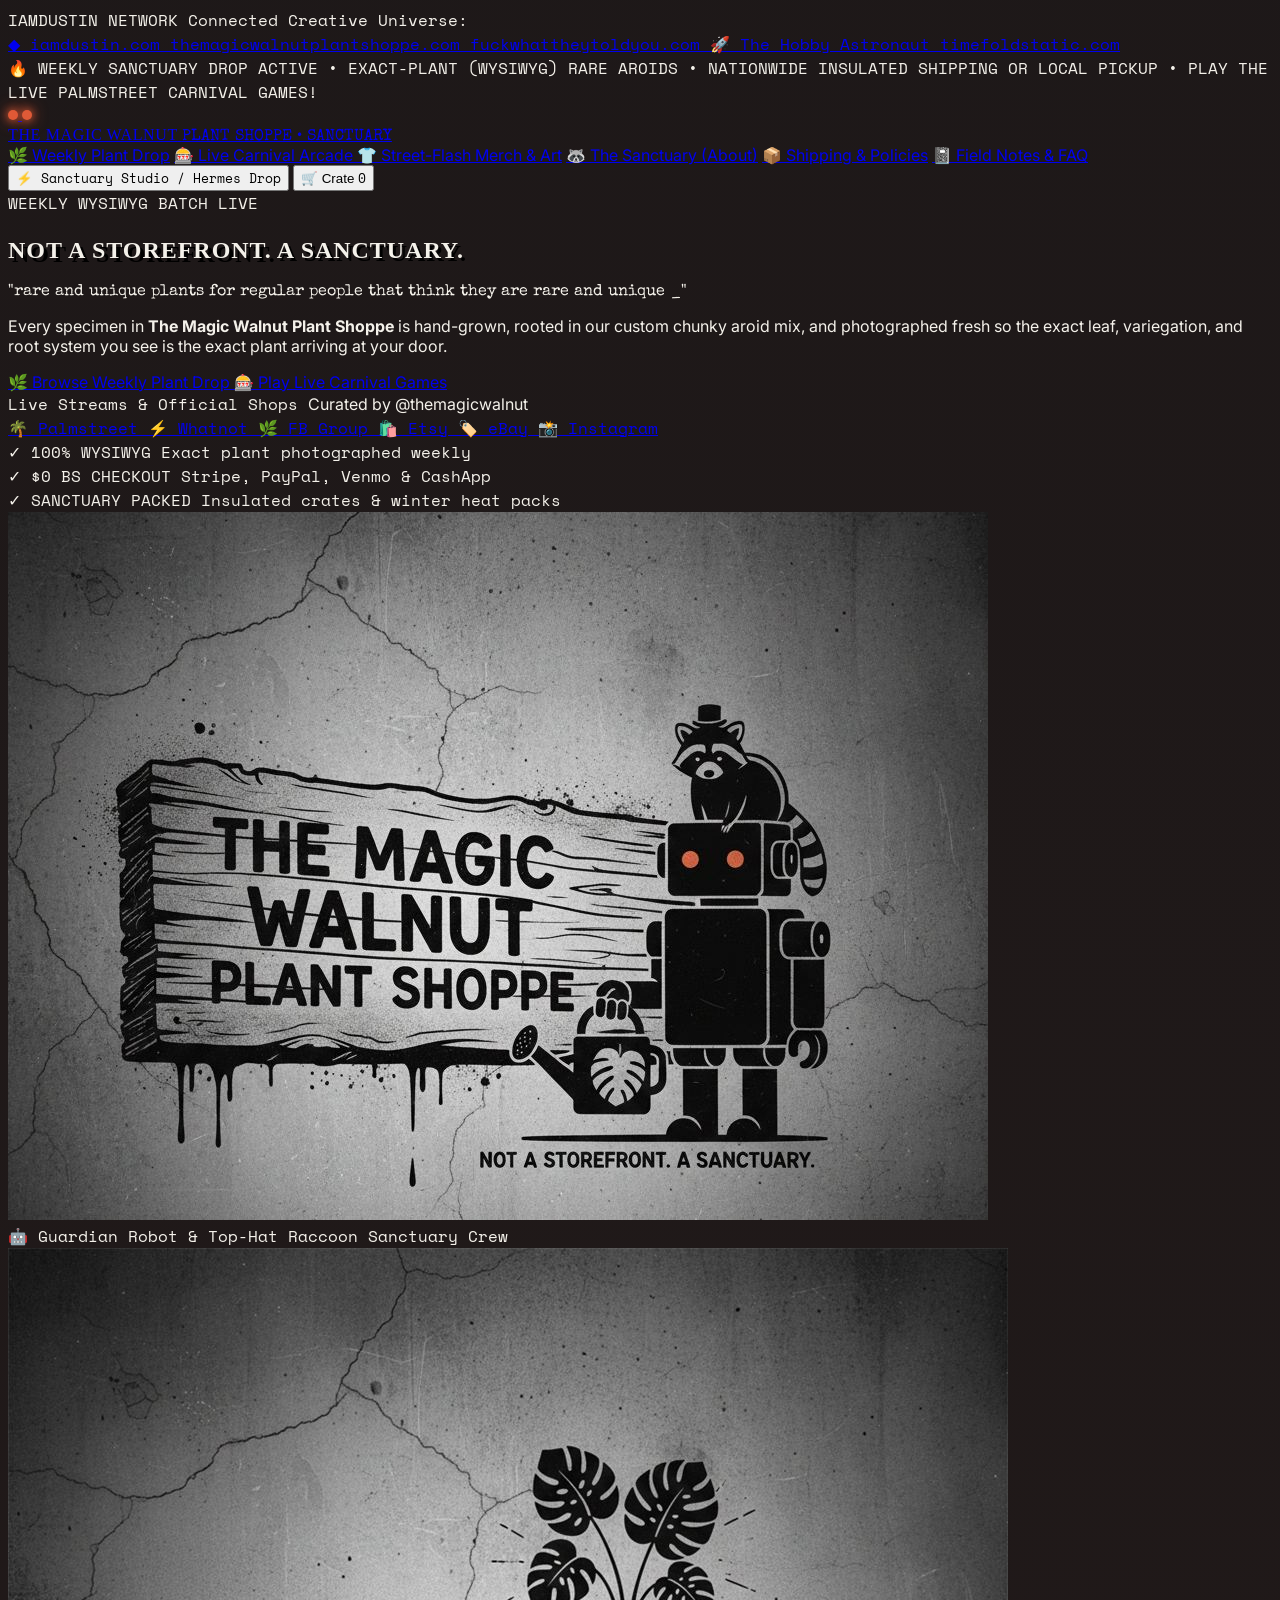
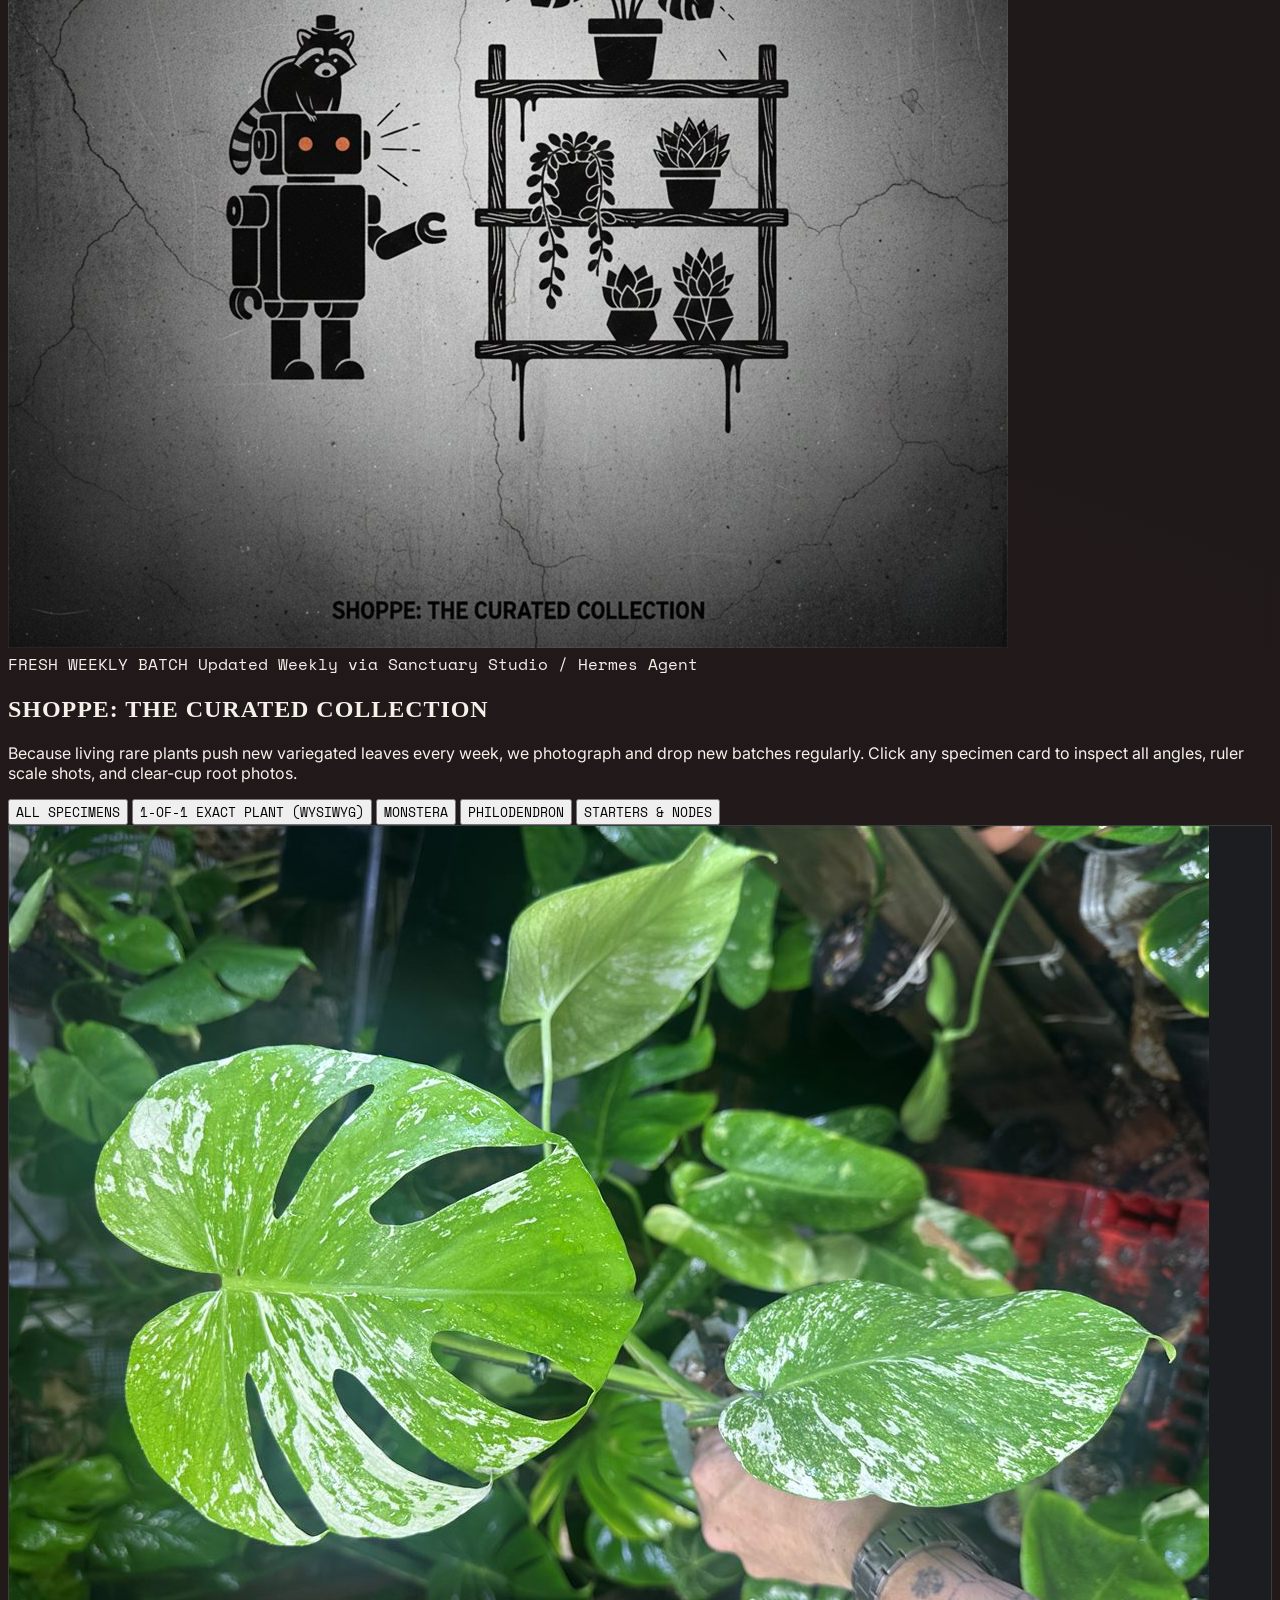
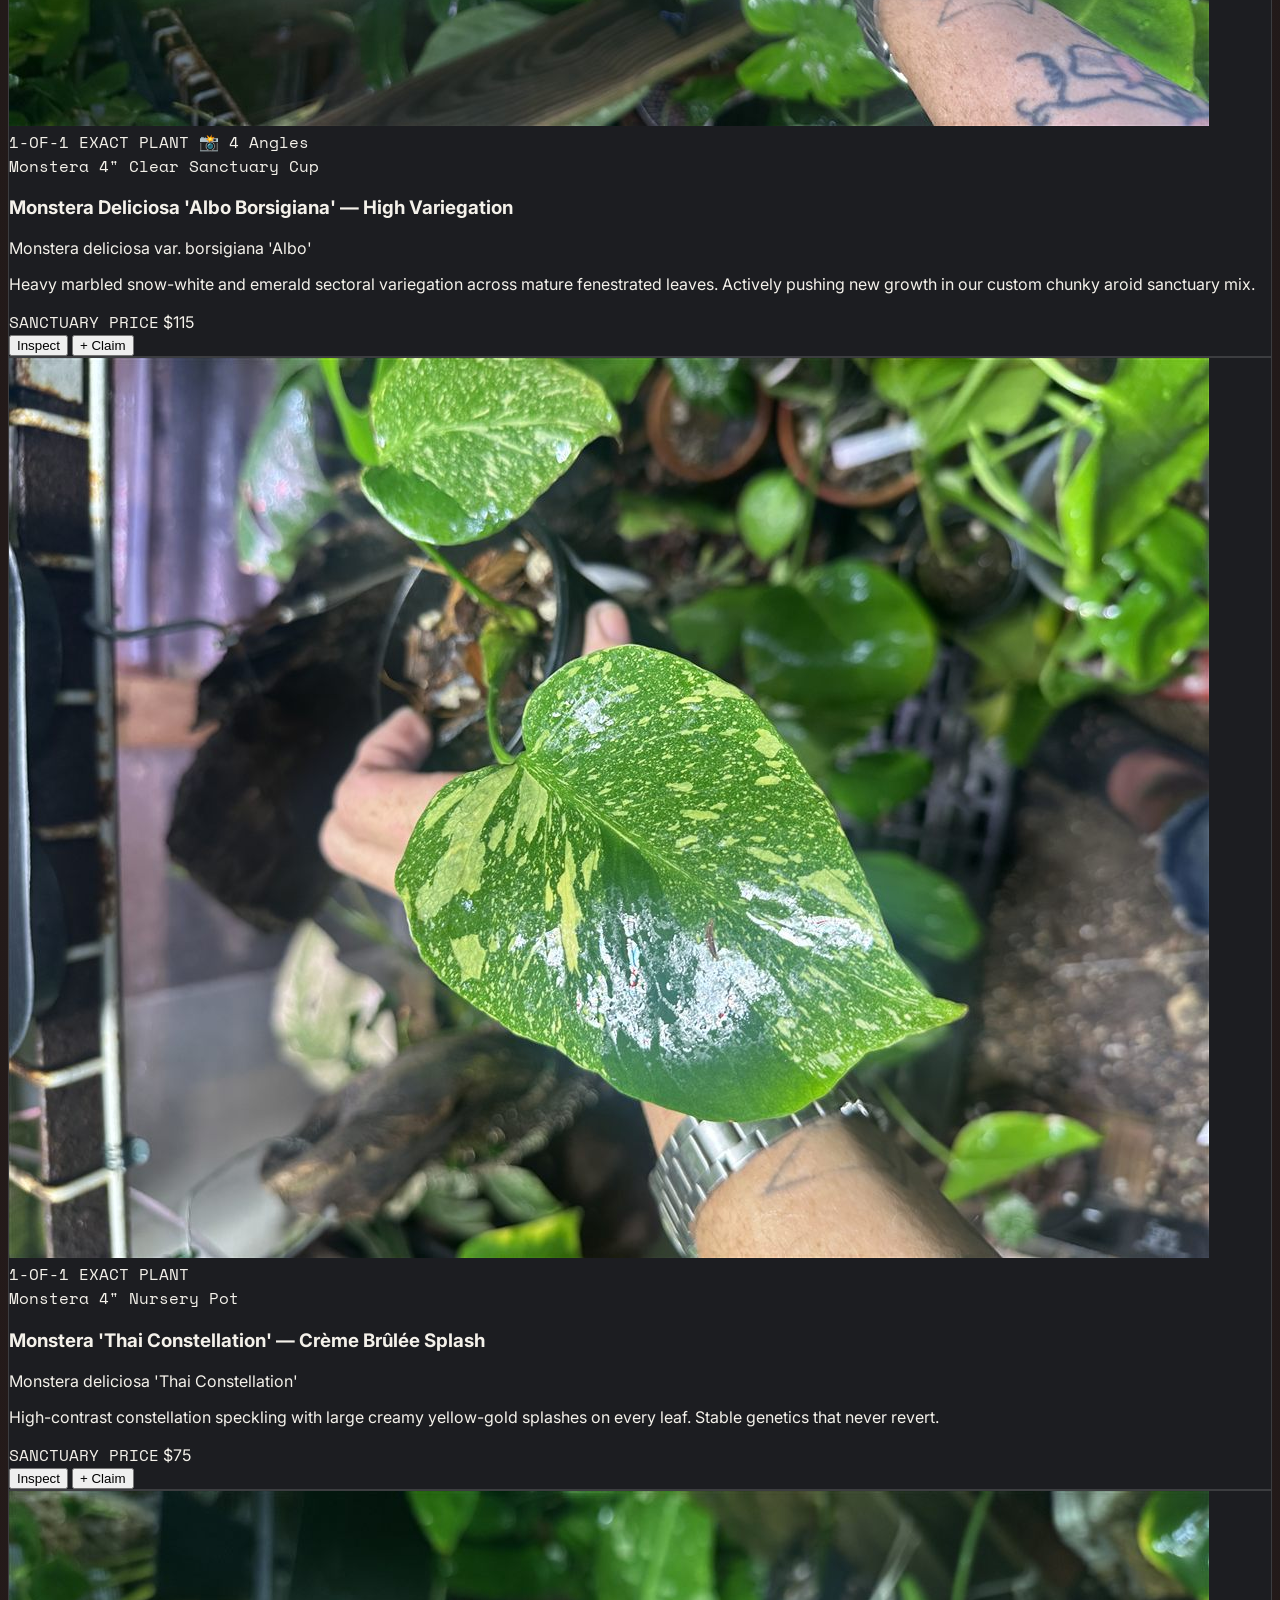
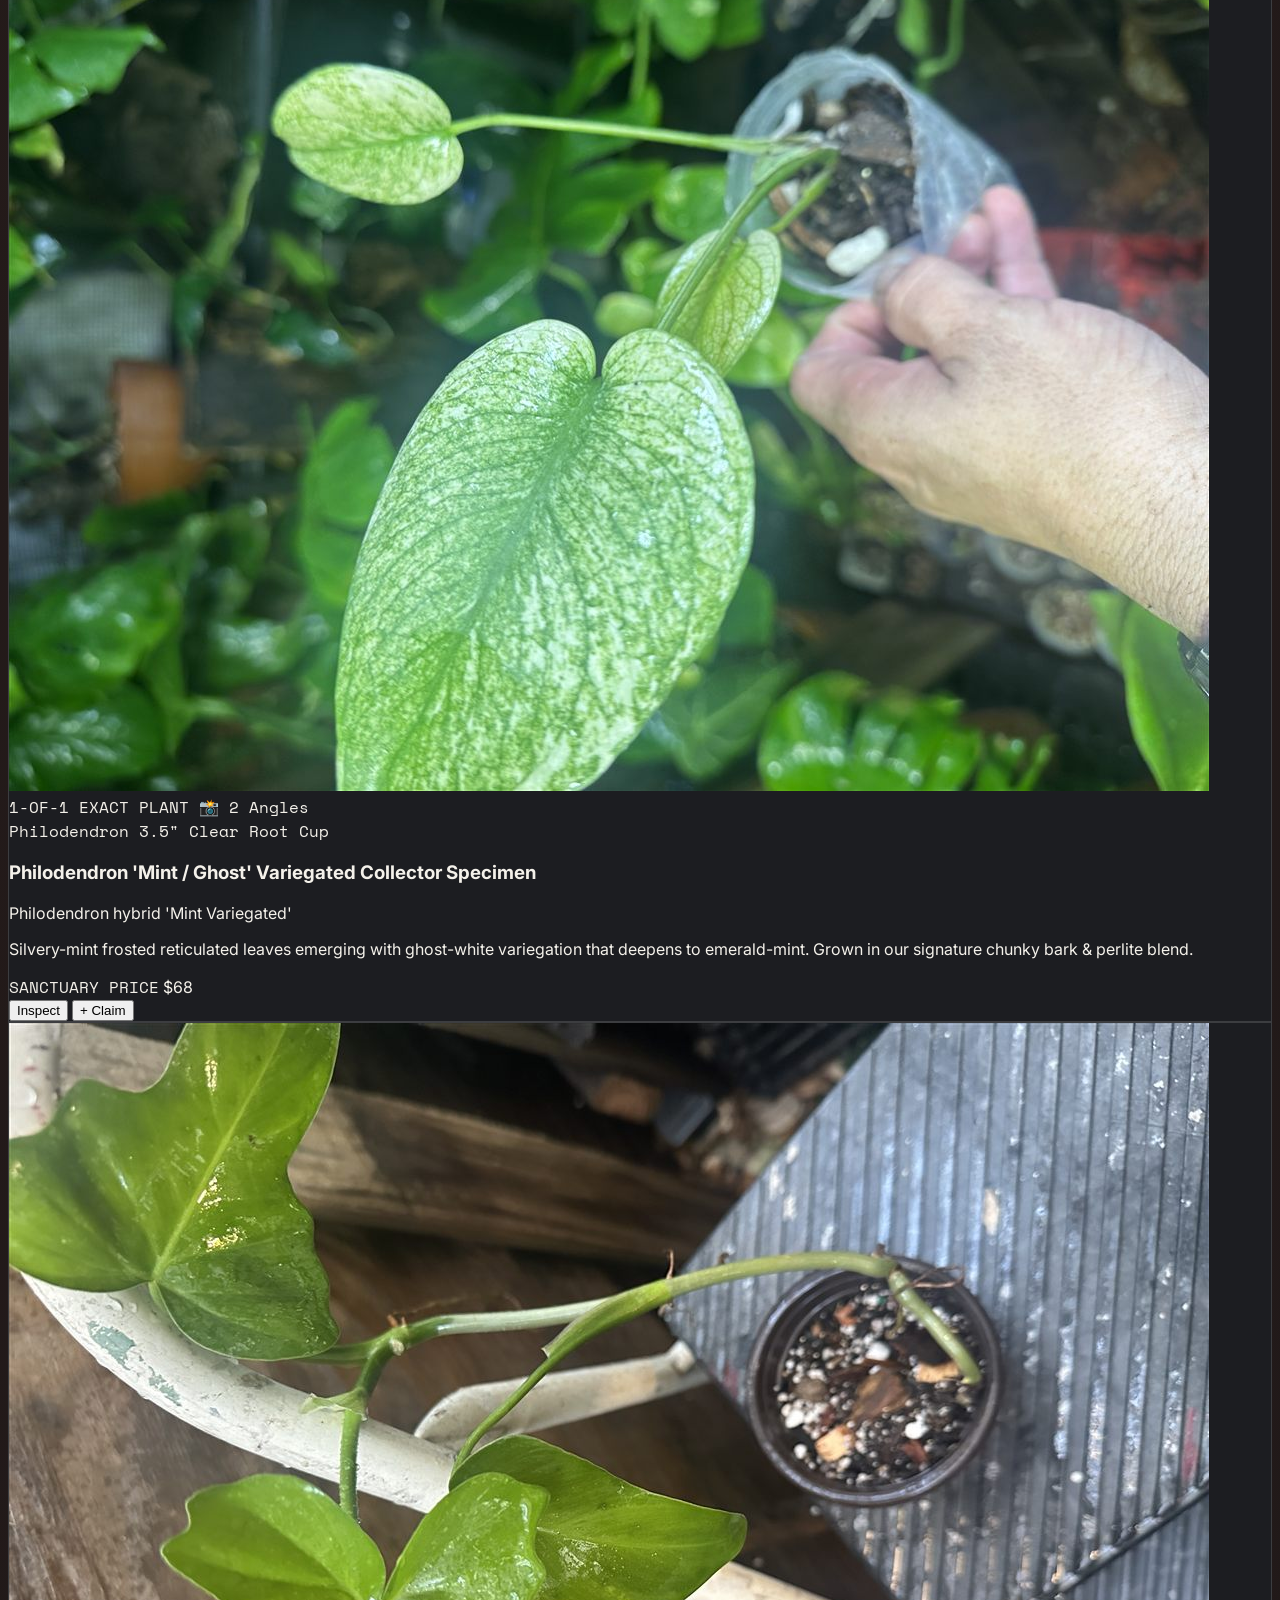
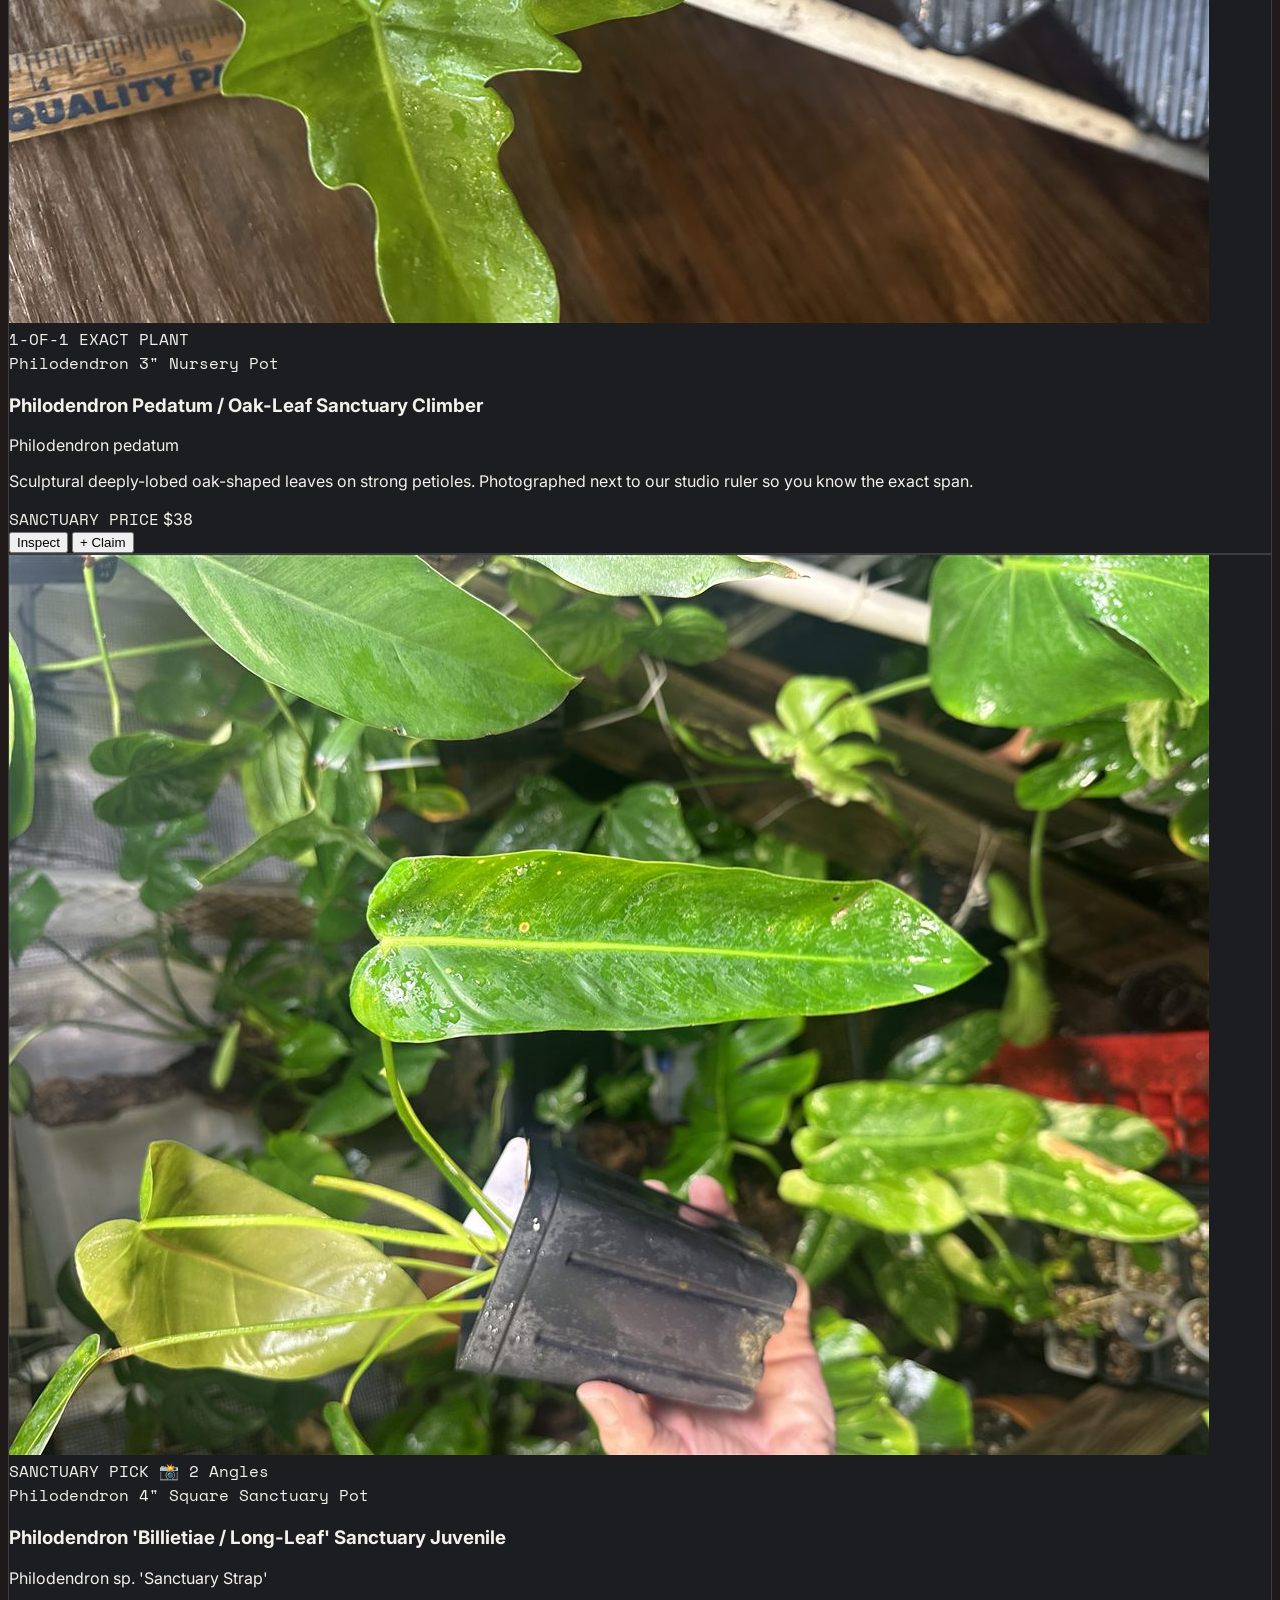
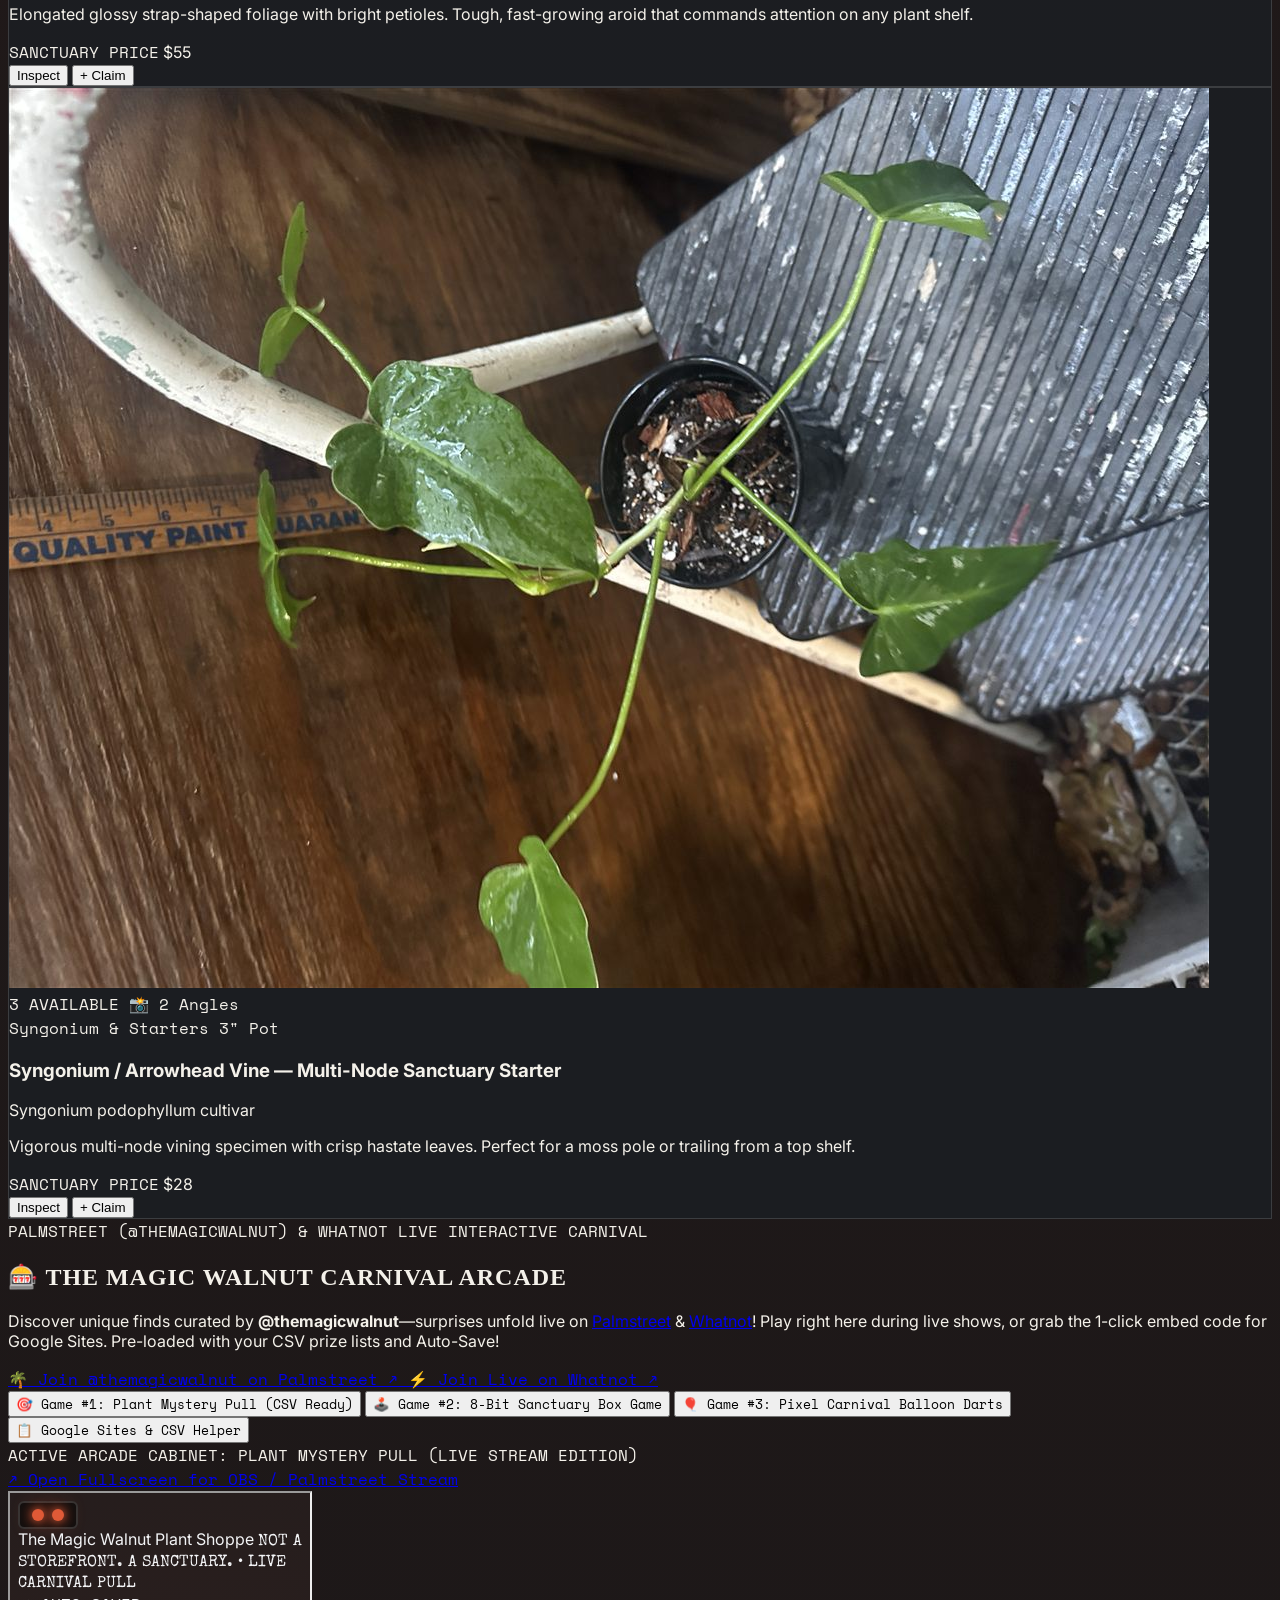
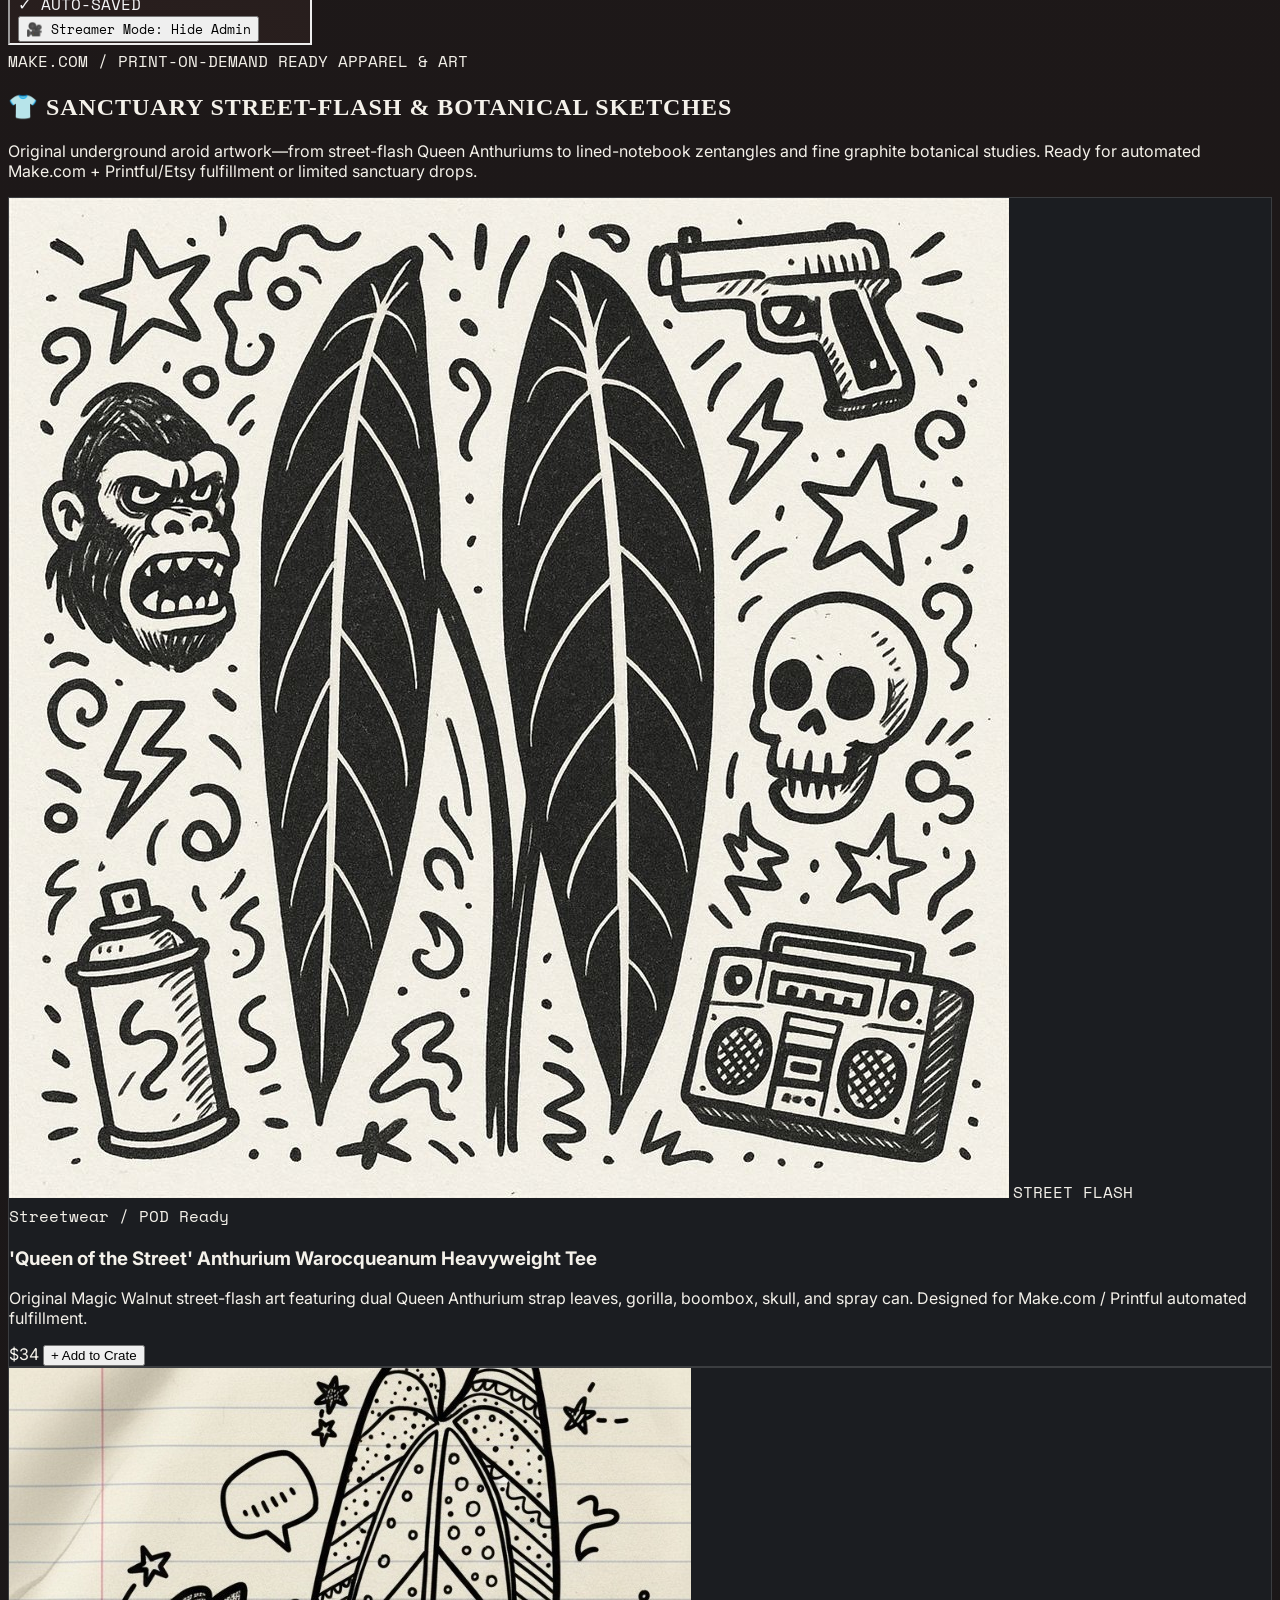
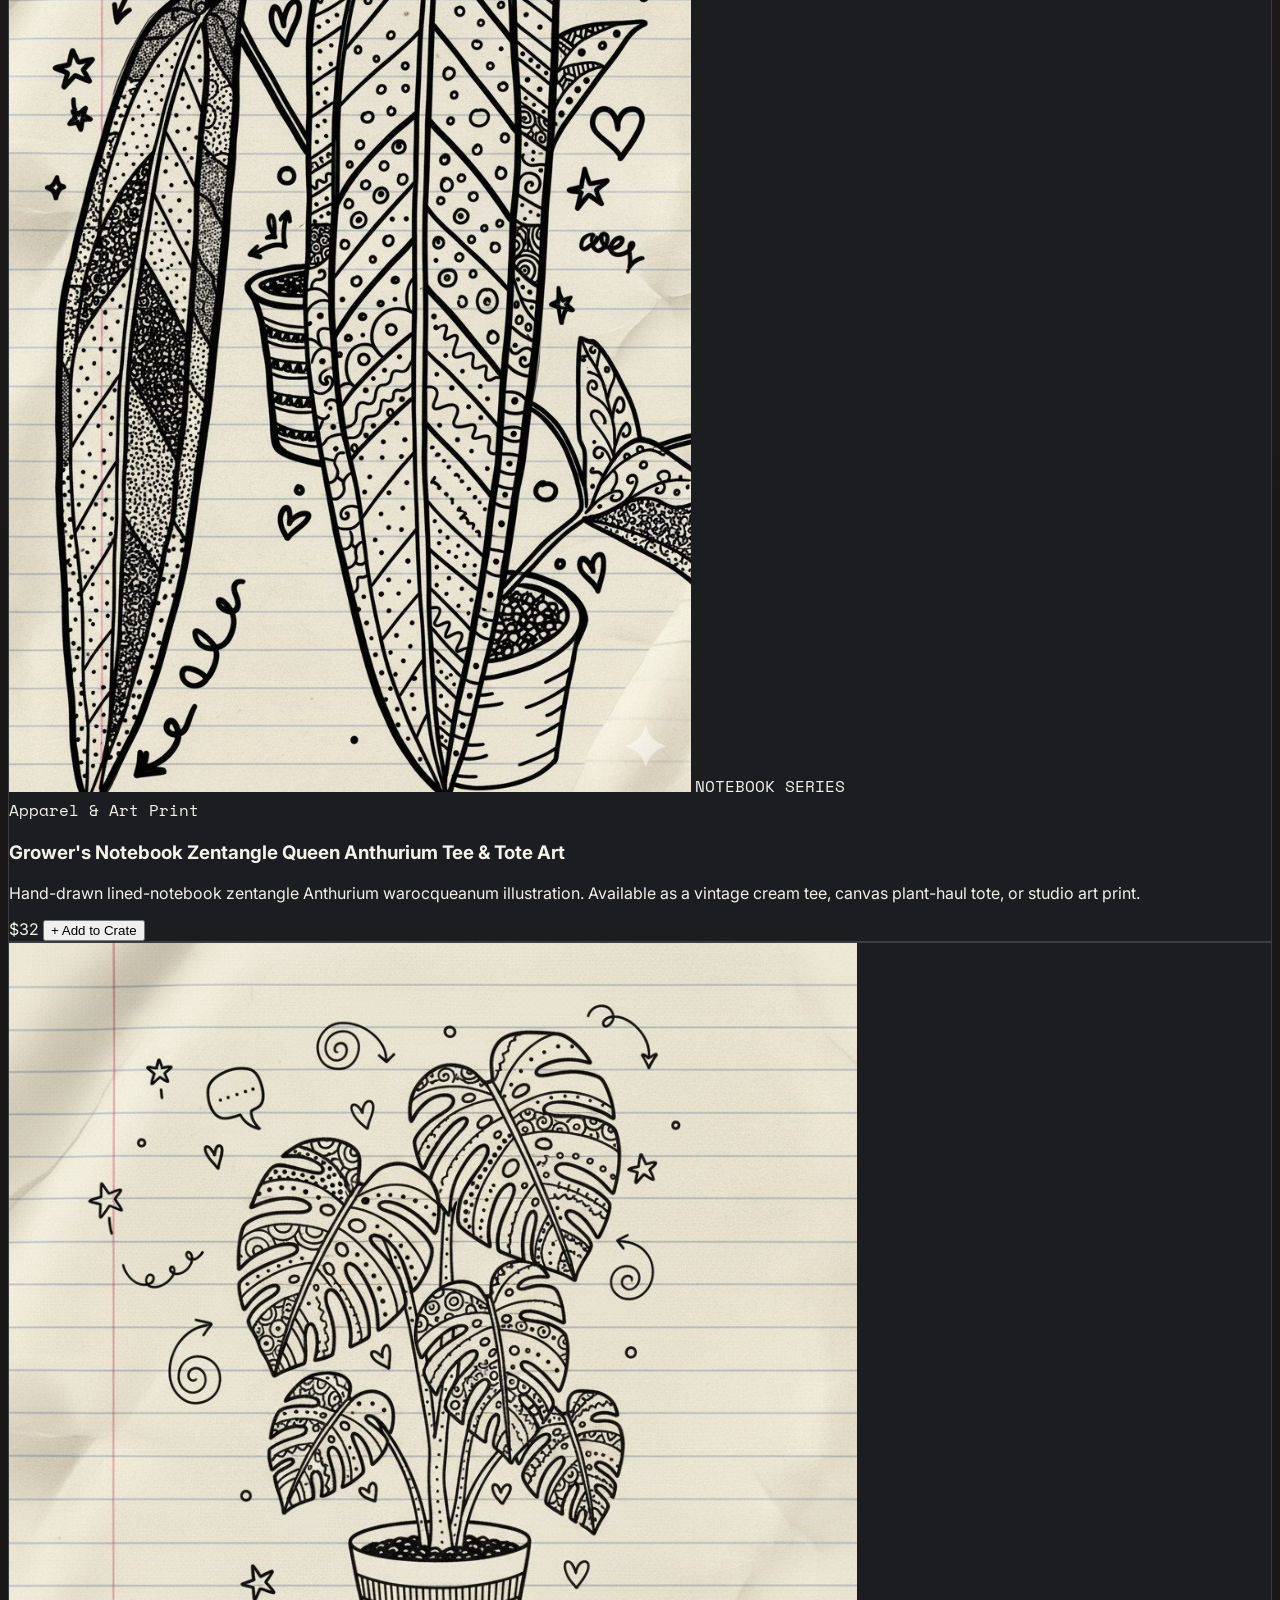
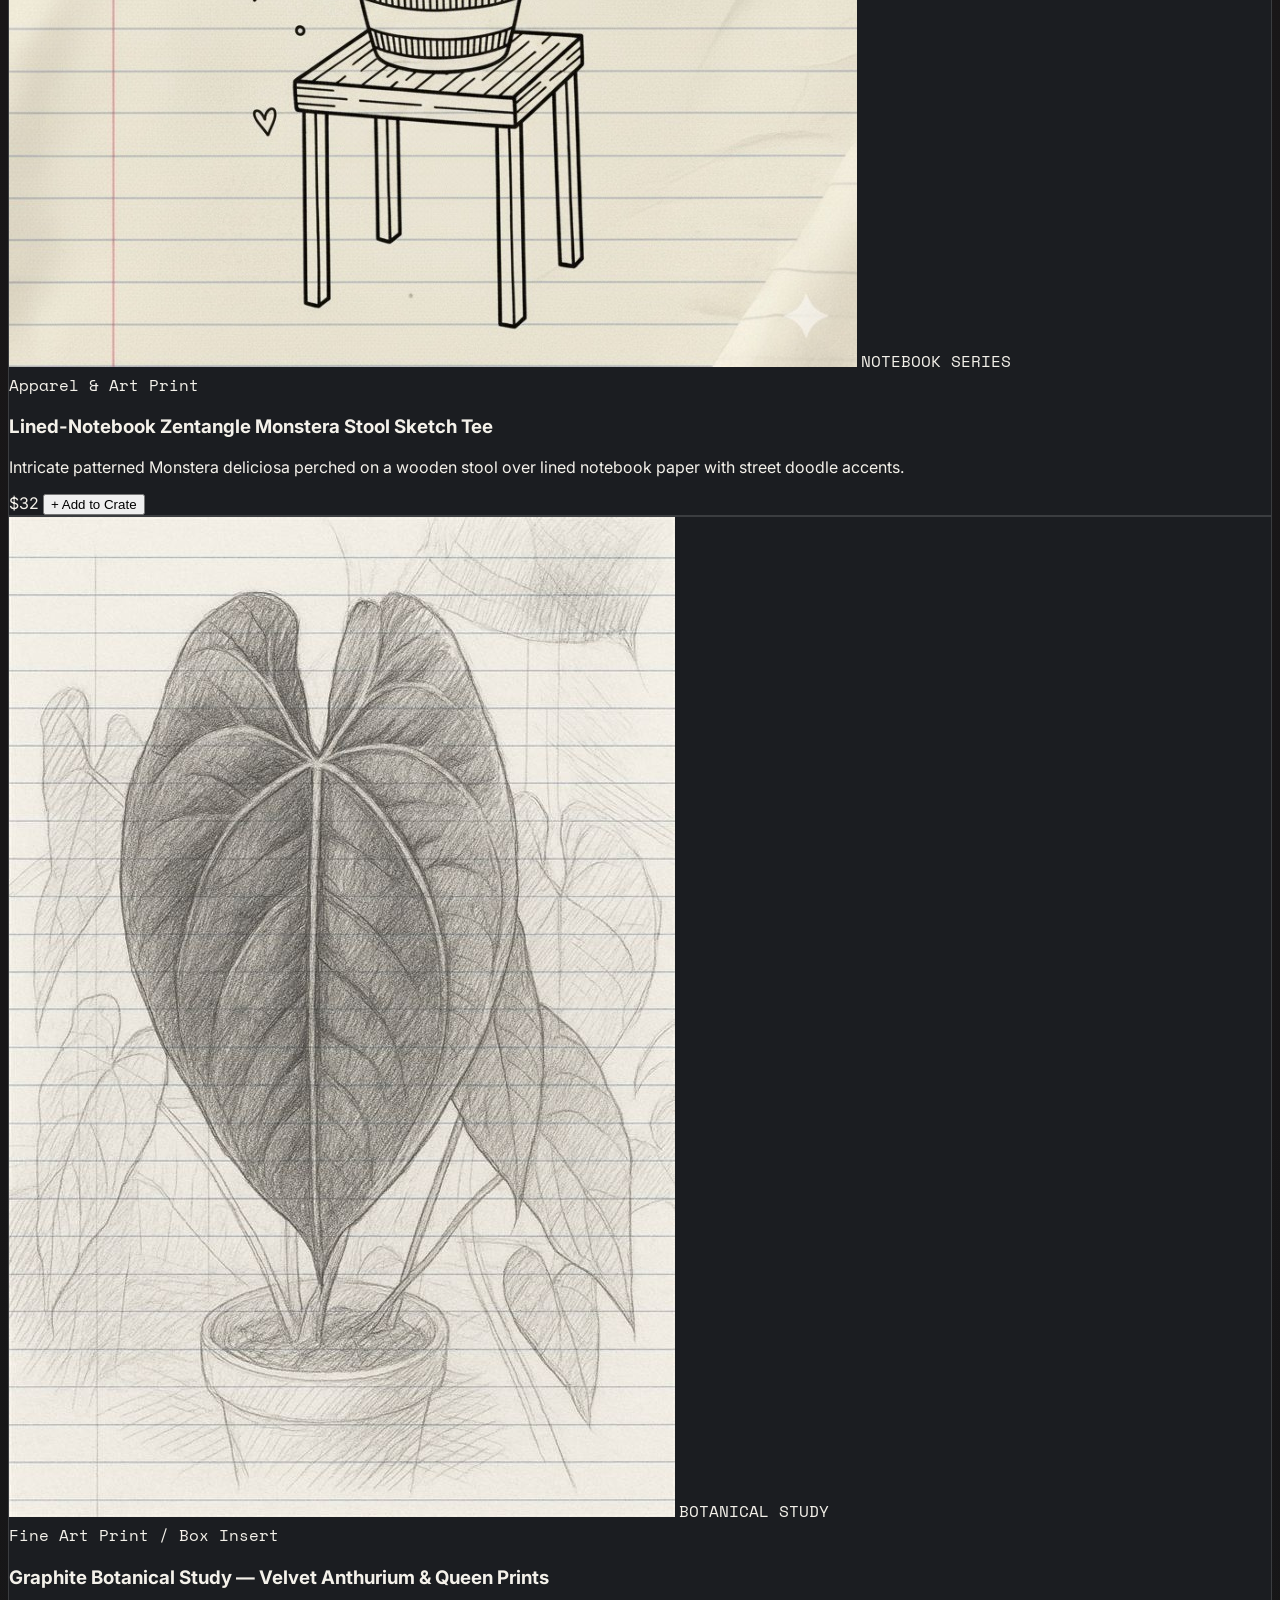
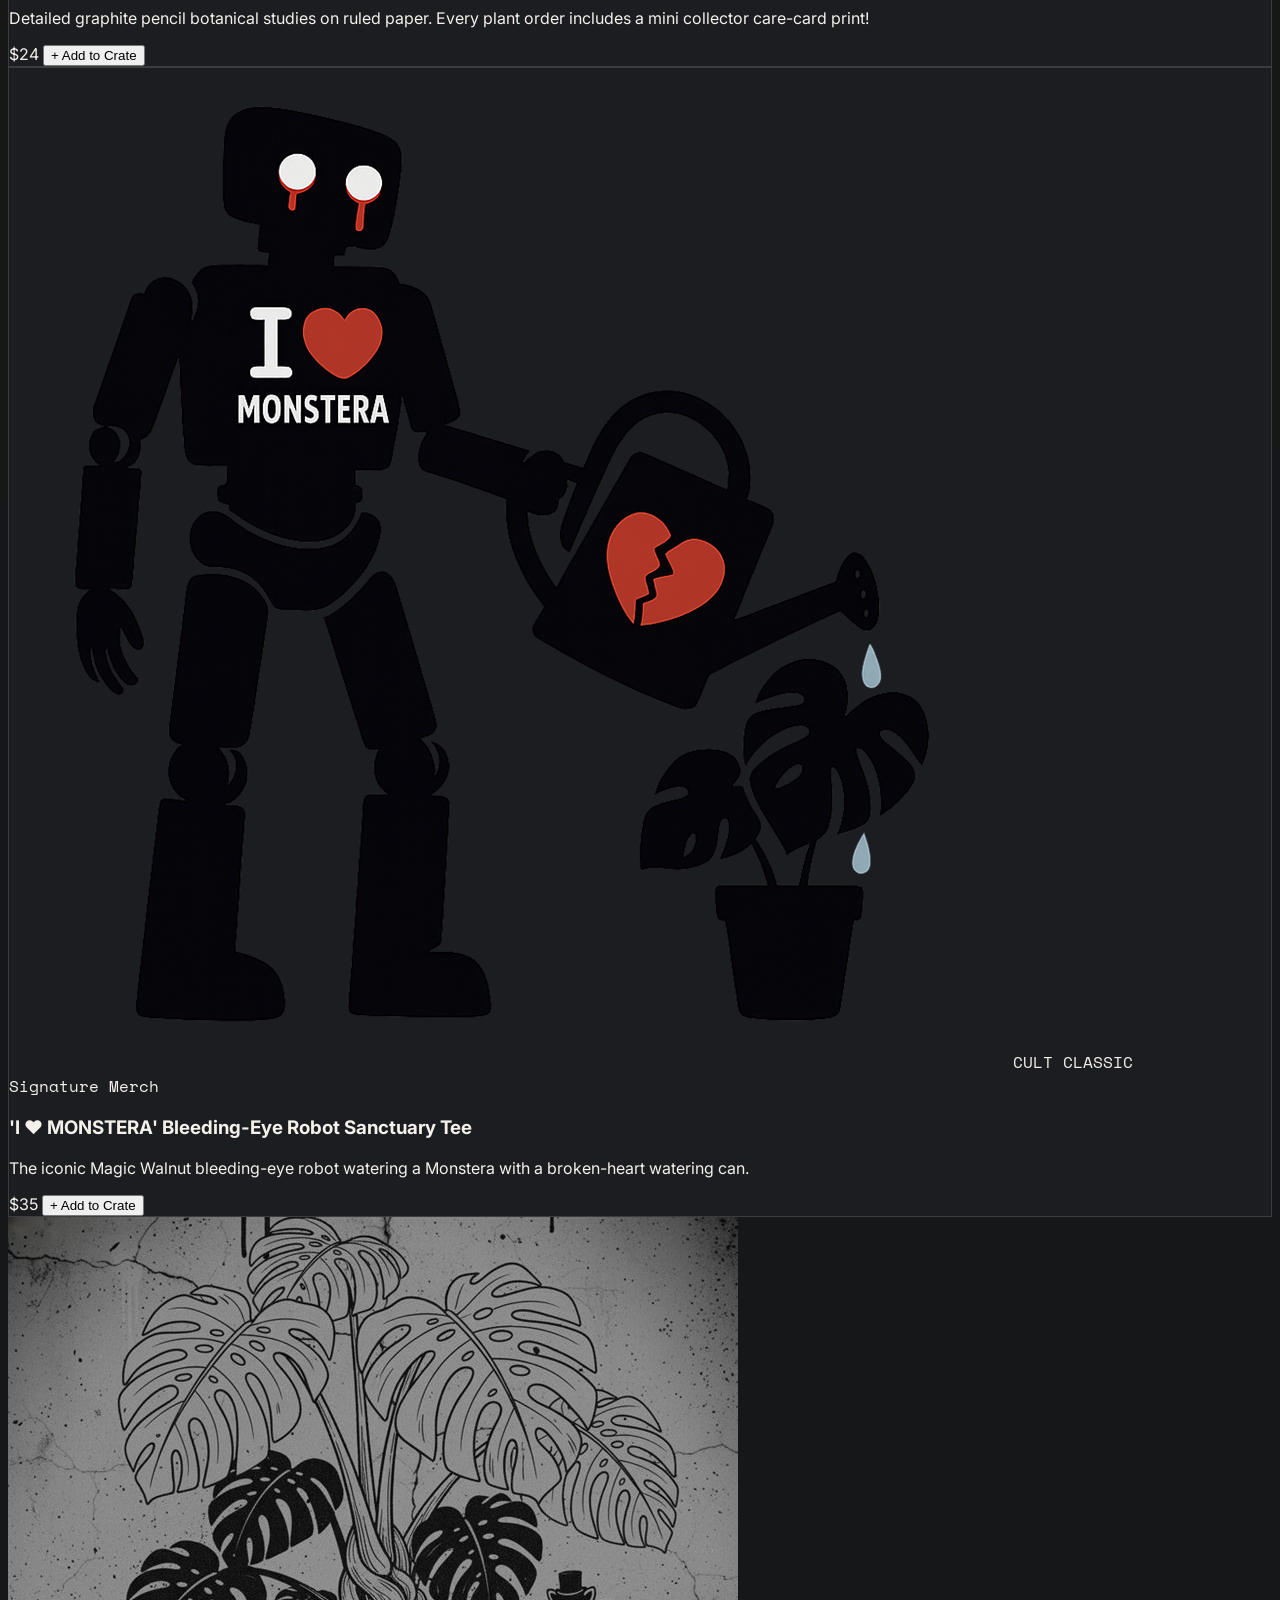
==== index.html @ 02a5a662 "Optimize all images to lightweight web format for instant mobile loading" ====
<!DOCTYPE html>
<html lang="en" class="scroll-smooth">
<head>
  <meta charset="UTF-8" />
  <meta name="viewport" content="width=device-width, initial-scale=1.0" />
  <title>The Magic Walnut Plant Shoppe | Not A Storefront. A Sanctuary.</title>
  <meta name="description" content="Rare and unique plants for regular people that think they are rare and unique. Weekly WYSIWYG rare aroid drops, street-flash merch, and live Palmstreet carnival games." />
  <script src="https://cdn.tailwindcss.com"></script>
  <link rel="preconnect" href="https://fonts.googleapis.com">
  <link rel="preconnect" href="https://fonts.gstatic.com" crossorigin>
  <link href="https://fonts.googleapis.com/css2?family=Permanent+Marker&family=Special+Elite&family=Space+Mono:ital,wght@0,400;0,700;1,400&family=Inter:wght@400;500;600;700;800&display=swap" rel="stylesheet">
  <style>
    :root {
      --ember: #E05A37;
      --ember-glow: rgba(224, 90, 55, 0.45);
      --emerald: #2E9E5B;
      --concrete-dark: #141517;
      --concrete-card: #1E2023;
      --chalk: #F4F1EA;
    }
    body {
      font-family: 'Inter', sans-serif;
      background-color: var(--concrete-dark);
      background-image:
        radial-gradient(circle at 15% 15%, rgba(224, 90, 55, 0.08), transparent 45%),
        radial-gradient(circle at 85% 80%, rgba(46, 158, 91, 0.08), transparent 45%),
        url('https://www.transparenttextures.com/patterns/concrete-wall.png');
      color: var(--chalk);
      overflow-x: hidden;
    }
    body.theme-brick {
      background-color: #EAE6DF;
      background-image: url('https://www.transparenttextures.com/patterns/brick-wall.png');
      color: #161616;
    }
    .stencil-font { font-family: 'Permanent Marker', cursive; letter-spacing: 0.04em; }
    .typewriter-font { font-family: 'Special Elite', monospace; }
    .mono-font { font-family: 'Space Mono', monospace; }

    /* Glowing Robot Eyes */
    .robot-eye-dot {
      width: 10px;
      height: 10px;
      border-radius: 9999px;
      background-color: var(--ember);
      box-shadow: 0 0 8px var(--ember), 0 0 16px var(--ember);
      display: inline-block;
      animation: eyeBlink 4.5s infinite;
    }
    @keyframes eyeBlink {
      0%, 94%, 98%, 100% { transform: scaleY(1); opacity: 1; }
      96% { transform: scaleY(0.15); opacity: 0.6; }
    }

    /* Custom Scrollbar */
    ::-webkit-scrollbar { width: 8px; height: 8px; }
    ::-webkit-scrollbar-track { background: #121315; }
    ::-webkit-scrollbar-thumb { background: #33363b; border-radius: 4px; }
    ::-webkit-scrollbar-thumb:hover { background: var(--ember); }

    /* Sanctuary Specimen Cards */
    .specimen-card {
      background: rgba(28, 30, 34, 0.92);
      border: 1px solid rgba(255, 255, 255, 0.14);
      transition: all 0.25s cubic-bezier(0.16, 1, 0.3, 1);
    }
    .specimen-card:hover {
      transform: translateY(-6px);
      border-color: var(--ember);
      box-shadow: 0 16px 36px -10px rgba(0, 0, 0, 0.7), 0 0 22px rgba(224, 90, 55, 0.25);
    }
    .lined-paper-card {
      background-color: #f6f2e6;
      background-image: linear-gradient(#d3cfc2 1px, transparent 1px);
      background-size: 100% 28px;
      color: #1c1d1f;
      border-left: 4px solid #d9534f;
    }
  </style>
</head>
<body class="min-h-screen flex flex-col">

  <!-- 1. TOP ECOSYSTEM PORTAL BAR (iamdustin.com Network) -->
  <div class="bg-black/95 border-b border-white/10 text-xs py-2 px-4">
    <div class="max-w-7xl mx-auto flex flex-wrap items-center justify-between gap-2">
      <div class="flex items-center gap-2 mono-font">
        <span class="px-2 py-0.5 rounded bg-orange-600/20 border border-orange-500/40 text-orange-400 font-bold text-[10px]">IAMDUSTIN NETWORK</span>
        <span class="text-gray-400 hidden sm:inline">Connected Creative Universe:</span>
      </div>
      <div class="flex flex-wrap items-center gap-3 md:gap-5 mono-font text-[11px]">
        <a href="https://iamdustin.com" target="_blank" class="text-gray-300 hover:text-orange-400 transition flex items-center gap-1">
          <span class="text-orange-500">◆</span> iamdustin.com
        </a>
        <a href="#top" class="text-emerald-400 font-bold underline decoration-emerald-500/60 underline-offset-4">
          themagicwalnutplantshoppe.com
        </a>
        <a href="https://fuckwhattheytoldyou.com" target="_blank" class="text-gray-300 hover:text-orange-400 transition">
          fuckwhattheytoldyou.com
        </a>
        <a href="https://iamdustin.com#hobby-astronaut" target="_blank" class="text-gray-300 hover:text-orange-400 transition">
          🚀 The Hobby Astronaut
        </a>
        <a href="https://timefoldstatic.com" target="_blank" class="text-gray-300 hover:text-orange-400 transition">
          timefoldstatic.com
        </a>
      </div>
    </div>
  </div>

  <!-- 2. LIVE ANNOUNCEMENT TICKER -->
  <div class="bg-[#E05A37] text-black font-extrabold text-xs py-2 px-4 tracking-wider uppercase text-center mono-font shadow-md">
    <span id="announcement-bar-text">
      🔥 WEEKLY SANCTUARY DROP ACTIVE • EXACT-PLANT (WYSIWYG) RARE AROIDS • NATIONWIDE INSULATED SHIPPING OR LOCAL PICKUP • PLAY THE LIVE PALMSTREET CARNIVAL GAMES!
    </span>
  </div>

  <!-- 3. STICKY NAVIGATION BAR -->
  <header class="sticky top-0 z-40 bg-zinc-950/90 backdrop-blur-md border-b border-white/15">
    <div class="max-w-7xl mx-auto px-4 py-3 flex flex-wrap items-center justify-between gap-3">
      <!-- Brand Logo + Robot Eyes -->
      <a href="#top" class="flex items-center gap-3 group">
        <div class="flex items-center gap-1.5 bg-zinc-900 border-2 border-white/20 group-hover:border-orange-500 px-2.5 py-2 rounded-lg transition">
          <span class="robot-eye-dot"></span>
          <span class="robot-eye-dot"></span>
        </div>
        <div>
          <span class="stencil-font text-xl md:text-2xl text-white tracking-wider block leading-none">THE MAGIC WALNUT</span>
          <span class="typewriter-font text-[11px] text-orange-400 tracking-widest block mt-0.5">PLANT SHOPPE • SANCTUARY</span>
        </div>
      </a>

      <!-- Navigation Links -->
      <nav class="hidden lg:flex items-center gap-6 text-sm font-semibold">
        <a href="#shoppe" class="text-gray-200 hover:text-orange-400 transition">🌿 Weekly Plant Drop</a>
        <a href="#arcade" class="text-amber-400 hover:text-amber-300 transition flex items-center gap-1">
          🎰 Live Carnival Arcade
        </a>
        <a href="#merch" class="text-gray-200 hover:text-orange-400 transition">👕 Street-Flash Merch & Art</a>
        <a href="#about" class="text-gray-200 hover:text-orange-400 transition">🦝 The Sanctuary (About)</a>
        <a href="#shipping" class="text-gray-200 hover:text-orange-400 transition">📦 Shipping & Policies</a>
        <a href="#care-faq" class="text-gray-200 hover:text-orange-400 transition">📓 Field Notes & FAQ</a>
      </nav>

      <!-- Action Buttons: Admin Studio & Cart -->
      <div class="flex items-center gap-2.5">
        <button id="open-admin-btn" class="bg-zinc-800 hover:bg-zinc-700 text-amber-300 border border-amber-500/40 text-xs mono-font font-bold px-3.5 py-2 rounded-xl flex items-center gap-1.5 transition shadow">
          <span>⚡</span>
          <span>Sanctuary Studio / Hermes Drop</span>
        </button>

        <button id="open-cart-btn" class="bg-[#E05A37] hover:bg-[#f26742] text-black font-extrabold text-xs md:text-sm px-4 py-2 rounded-xl flex items-center gap-2 transition shadow-lg">
          <span>🛒 Crate</span>
          <span id="cart-count-badge" class="bg-black text-white mono-font text-xs px-2 py-0.5 rounded-full">0</span>
        </button>
      </div>
    </div>
  </header>

  <!-- 4. HERO SECTION (Featuring 1.2.jpg & Untitled Project Stencil Cutouts) -->
  <section id="top" class="relative py-10 md:py-16 px-4 border-b border-white/10 overflow-hidden">
    <div class="max-w-7xl mx-auto grid lg:grid-cols-12 gap-8 items-center">
      <!-- Left 6 Cols: Copy & Taglines -->
      <div class="lg:col-span-6 space-y-6">
        <div class="inline-flex items-center gap-2 bg-zinc-900/90 border border-orange-500/40 px-3.5 py-1.5 rounded-full">
          <span class="w-2 h-2 rounded-full bg-emerald-400 animate-ping"></span>
          <span id="hero-batch-badge" class="text-xs mono-font text-orange-300 uppercase tracking-widest">WEEKLY WYSIWYG BATCH LIVE</span>
        </div>

        <h1 class="text-4xl sm:text-6xl font-black tracking-tight leading-none">
          <span class="stencil-font block text-white" style="text-shadow: 4px 4px 0 #000;">NOT A STOREFRONT.</span>
          <span class="stencil-font block text-[#E05A37] mt-2" style="text-shadow: 3px 3px 0 #000;">A SANCTUARY.</span>
        </h1>

        <div class="bg-zinc-900/80 border-l-4 border-[#E05A37] p-4 rounded-r-xl">
          <p id="hero-subtagline" class="typewriter-font text-lg md:text-xl text-gray-200 leading-relaxed">
            "rare and unique plants for regular people that think they are rare and unique _"
          </p>
        </div>

        <p class="text-gray-300 text-sm md:text-base leading-relaxed">
          Every specimen in <strong>The Magic Walnut Plant Shoppe</strong> is hand-grown, rooted in our custom chunky aroid mix, and photographed fresh so the exact leaf, variegation, and root system you see is the exact plant arriving at your door.
        </p>

        <div class="flex flex-wrap gap-3 pt-2">
          <a href="#shoppe" class="bg-[#E05A37] hover:bg-[#f06642] text-black font-black px-6 py-3.5 rounded-xl text-sm md:text-base uppercase tracking-wider transition transform hover:-translate-y-0.5 shadow-xl">
            🌿 Browse Weekly Plant Drop
          </a>
          <a href="#arcade" class="bg-zinc-900 hover:bg-zinc-800 text-amber-300 border-2 border-amber-500/50 font-bold px-5 py-3.5 rounded-xl text-sm md:text-base transition flex items-center gap-2">
            <span>🎰</span> Play Live Carnival Games
          </a>
        </div>

        <!-- Live Show & Official Storefronts Strip -->
        <div class="bg-zinc-900/90 border border-white/15 rounded-xl p-4 space-y-2.5">
          <div class="flex flex-wrap items-center justify-between gap-2">
            <span class="text-xs mono-font uppercase tracking-wider text-amber-400 font-bold flex items-center gap-1.5">
              <span class="w-2 h-2 rounded-full bg-red-500 animate-ping"></span>
              Live Streams & Official Shops
            </span>
            <span class="text-xs text-gray-400 italic">Curated by @themagicwalnut</span>
          </div>
          <div class="grid grid-cols-2 sm:grid-cols-3 gap-2.5 pt-1">
            <a href="https://palmstreet.app/u/themagicwalnut?pr=gPBMNjrm" target="_blank" class="bg-emerald-600 hover:bg-emerald-500 text-black font-black text-xs mono-font p-2.5 rounded-lg transition text-center shadow flex items-center justify-center">
              🌴 Palmstreet
            </a>
            <a href="https://www.whatnot.com/s/CDDTW1SX" target="_blank" class="bg-amber-400 hover:bg-amber-300 text-black font-black text-xs mono-font p-2.5 rounded-lg transition text-center shadow flex items-center justify-center">
              ⚡ Whatnot
            </a>
            <a href="https://www.facebook.com/groups/thehobbybotanist" target="_blank" class="bg-zinc-800 hover:bg-zinc-700 border border-white/15 text-emerald-300 font-bold text-xs mono-font p-2.5 rounded-lg transition text-center flex items-center justify-center">
              🌿 FB Group
            </a>
            <a href="https://www.etsy.com/shop/TheMagicWalnutCo" target="_blank" class="bg-zinc-800 hover:bg-zinc-700 border border-white/15 text-orange-300 font-bold text-xs mono-font p-2.5 rounded-lg transition text-center flex items-center justify-center">
              🛍️ Etsy
            </a>
            <a href="https://www.ebay.com/usr/themagicwalnutplantshoppe" target="_blank" class="bg-zinc-800 hover:bg-zinc-700 border border-white/15 text-blue-300 font-bold text-xs mono-font p-2.5 rounded-lg transition text-center flex items-center justify-center">
              🏷️ eBay
            </a>
            <a href="https://www.instagram.com/themagicwalnutplantshoppe" target="_blank" class="bg-zinc-800 hover:bg-zinc-700 border border-white/15 text-pink-300 font-bold text-xs mono-font p-2.5 rounded-lg transition text-center flex items-center justify-center">
              📸 Instagram
            </a>
          </div>
        </div>

        <!-- Quick Trust Pillars -->
        <div class="grid grid-cols-3 gap-3 pt-4 border-t border-white/10 text-xs mono-font text-gray-300">
          <div class="bg-black/40 p-3 rounded-lg border border-white/10">
            <span class="text-emerald-400 font-bold block">✓ 100% WYSIWYG</span>
            Exact plant photographed weekly
          </div>
          <div class="bg-black/40 p-3 rounded-lg border border-white/10">
            <span class="text-orange-400 font-bold block">✓ $0 BS CHECKOUT</span>
            Stripe, PayPal, Venmo & CashApp
          </div>
          <div class="bg-black/40 p-3 rounded-lg border border-white/10">
            <span class="text-amber-300 font-bold block">✓ SANCTUARY PACKED</span>
            Insulated crates & winter heat packs
          </div>
        </div>
      </div>

      <!-- Right 6 Cols: Iconic Dripping Wood Sign & Robot + Raccoon Hero Art -->
      <div class="lg:col-span-6">
        <div class="relative rounded-2xl overflow-hidden border-2 border-white/20 shadow-2xl bg-zinc-900 group">
          <img id="hero-main-img" src="assets/logos/1.2.jpg" alt="The Magic Walnut Plant Shoppe - Not a Storefront. A Sanctuary." class="w-full h-auto object-cover group-hover:scale-[1.02] transition duration-500" />
          <div class="absolute bottom-3 right-3 bg-black/85 backdrop-blur px-3 py-1.5 rounded-lg border border-white/15 text-[11px] mono-font text-gray-300">
            🤖 Guardian Robot & Top-Hat Raccoon Sanctuary Crew
          </div>
        </div>
      </div>
    </div>
  </section>

  <!-- 5. SHOPPE: THE CURATED COLLECTION (Weekly Plant Drop) -->
  <section id="shoppe" class="py-16 px-4 border-b border-white/10">
    <div class="max-w-7xl mx-auto">
      <!-- Section Banner with 2.jpg Art -->
      <div class="grid md:grid-cols-12 gap-6 items-center bg-zinc-900/80 border border-white/15 rounded-2xl p-6 mb-10">
        <div class="md:col-span-4">
          <img src="assets/logos/2.jpg" alt="Shoppe: The Curated Collection" class="w-full max-w-xs mx-auto rounded-xl border border-white/15 shadow-lg" />
        </div>
        <div class="md:col-span-8 space-y-3">
          <div class="flex flex-wrap items-center gap-2">
            <span class="bg-emerald-600/20 border border-emerald-500/50 text-emerald-300 text-xs mono-font font-bold px-3 py-1 rounded-full">
              FRESH WEEKLY BATCH
            </span>
            <span id="drop-title-pill" class="text-xs mono-font text-gray-400">Updated Weekly via Sanctuary Studio / Hermes Agent</span>
          </div>
          <h2 class="text-3xl md:text-5xl stencil-font text-white">SHOPPE: THE CURATED COLLECTION</h2>
          <p class="text-gray-300 text-sm md:text-base max-w-2xl">
            Because living rare plants push new variegated leaves every week, we photograph and drop new batches regularly. Click any specimen card to inspect all angles, ruler scale shots, and clear-cup root photos.
          </p>

          <!-- Filter & Search Controls -->
          <div class="flex flex-wrap items-center gap-2 pt-3">
            <button data-filter="ALL" class="shop-filter-btn bg-[#E05A37] text-black font-bold text-xs mono-font px-3.5 py-2 rounded-lg">ALL SPECIMENS</button>
            <button data-filter="WYSIWYG" class="shop-filter-btn bg-zinc-800 hover:bg-zinc-700 text-gray-200 text-xs mono-font px-3.5 py-2 rounded-lg">1-OF-1 EXACT PLANT (WYSIWYG)</button>
            <button data-filter="Monstera" class="shop-filter-btn bg-zinc-800 hover:bg-zinc-700 text-gray-200 text-xs mono-font px-3.5 py-2 rounded-lg">MONSTERA</button>
            <button data-filter="Philodendron" class="shop-filter-btn bg-zinc-800 hover:bg-zinc-700 text-gray-200 text-xs mono-font px-3.5 py-2 rounded-lg">PHILODENDRON</button>
            <button data-filter="Syngonium & Starters" class="shop-filter-btn bg-zinc-800 hover:bg-zinc-700 text-gray-200 text-xs mono-font px-3.5 py-2 rounded-lg">STARTERS & NODES</button>
          </div>
        </div>
      </div>

      <!-- Dynamic Plant Grid -->
      <div id="plants-grid" class="grid sm:grid-cols-2 lg:grid-cols-3 gap-6"></div>
    </div>
  </section>

  <!-- 6. LIVE SHOW & CARNIVAL ARCADE (Palmstreet Live Games + Google Sites Embed Exporter) -->
  <section id="arcade" class="py-16 px-4 border-b border-white/10 bg-zinc-950/70">
    <div class="max-w-7xl mx-auto">
      <div class="flex flex-wrap items-end justify-between gap-4 mb-6">
        <div>
          <span class="text-xs mono-font uppercase tracking-widest text-amber-400 font-bold block">PALMSTREET (@THEMAGICWALNUT) & WHATNOT LIVE INTERACTIVE CARNIVAL</span>
          <h2 class="text-3xl md:text-5xl stencil-font text-white mt-1">🎰 THE MAGIC WALNUT CARNIVAL ARCADE</h2>
          <p class="text-gray-300 text-sm mt-2 max-w-3xl">
            Discover unique finds curated by <strong>@themagicwalnut</strong>—surprises unfold live on <a href="https://palmstreet.app/u/themagicwalnut?pr=gPBMNjrm" target="_blank" class="text-emerald-400 font-bold underline">Palmstreet</a> & <a href="https://www.whatnot.com/s/CDDTW1SX" target="_blank" class="text-amber-400 font-bold underline">Whatnot</a>! Play right here during live shows, or grab the 1-click embed code for Google Sites. Pre-loaded with your CSV prize lists and Auto-Save!
          </p>
        </div>

        <!-- Direct Live Stream Join Buttons -->
        <div class="flex flex-wrap gap-2">
          <a href="https://palmstreet.app/u/themagicwalnut?pr=gPBMNjrm" target="_blank" class="bg-emerald-500 hover:bg-emerald-400 text-black font-black text-xs mono-font px-4 py-2.5 rounded-xl shadow flex items-center gap-1.5">
            🌴 Join @themagicwalnut on Palmstreet ↗
          </a>
          <a href="https://www.whatnot.com/s/CDDTW1SX" target="_blank" class="bg-amber-400 hover:bg-amber-300 text-black font-black text-xs mono-font px-4 py-2.5 rounded-xl shadow flex items-center gap-1.5">
            ⚡ Join Live on Whatnot ↗
          </a>
        </div>
      </div>

      <!-- Game Switcher Tabs -->
      <div class="flex flex-wrap items-center justify-between gap-2 mb-4">
        <div class="flex flex-wrap gap-2">
          <button id="tab-game-pull" class="bg-amber-500 text-black font-black text-xs md:text-sm mono-font px-4 py-2.5 rounded-xl shadow">
            🎯 Game #1: Plant Mystery Pull (CSV Ready)
          </button>
          <button id="tab-game-box" class="bg-zinc-800 hover:bg-zinc-700 text-white font-bold text-xs md:text-sm mono-font px-4 py-2.5 rounded-xl border border-white/15">
            🕹️ Game #2: 8-Bit Sanctuary Box Game
          </button>
          <button id="tab-game-darts" class="bg-zinc-800 hover:bg-zinc-700 text-white font-bold text-xs md:text-sm mono-font px-4 py-2.5 rounded-xl border border-white/15">
            🎈 Game #3: Pixel Carnival Balloon Darts
          </button>
        </div>
        <button id="open-embed-helper-btn" class="bg-emerald-900/60 hover:bg-emerald-800 text-emerald-300 border border-emerald-500/40 text-xs mono-font px-3.5 py-2.5 rounded-xl">
          📋 Google Sites & CSV Helper
        </button>
      </div>

      <!-- Embedded Live Game Frame -->
      <div class="rounded-2xl overflow-hidden border-2 border-amber-500/50 shadow-2xl bg-black">
        <div class="bg-zinc-900 px-4 py-2 border-b border-white/10 flex flex-wrap items-center justify-between gap-2 text-xs mono-font">
          <span id="active-game-title" class="text-amber-300 font-bold">ACTIVE ARCADE CABINET: PLANT MYSTERY PULL (LIVE STREAM EDITION)</span>
          <div class="flex items-center gap-3">
            <a id="open-fullscreen-game" href="google-sites-embeds/mystery-pull-embed.html" target="_blank" class="text-orange-400 hover:underline font-bold">
              ↗ Open Fullscreen for OBS / Palmstreet Stream
            </a>
          </div>
        </div>
        <iframe id="arcade-iframe" src="google-sites-embeds/mystery-pull-embed.html" class="w-full h-[820px] border-0"></iframe>
      </div>
    </div>
  </section>

  <!-- 7. STREET-FLASH MERCH, TEES & GROWER'S SKETCHBOOK PRINTS -->
  <section id="merch" class="py-16 px-4 border-b border-white/10">
    <div class="max-w-7xl mx-auto">
      <div class="flex flex-wrap items-end justify-between gap-4 mb-10">
        <div>
          <span class="text-xs mono-font uppercase tracking-widest text-orange-400 font-bold block">MAKE.COM / PRINT-ON-DEMAND READY APPAREL & ART</span>
          <h2 class="text-3xl md:text-5xl stencil-font text-white mt-1">👕 SANCTUARY STREET-FLASH & BOTANICAL SKETCHES</h2>
          <p class="text-gray-300 text-sm mt-2 max-w-2xl">
            Original underground aroid artwork—from street-flash Queen Anthuriums to lined-notebook zentangles and fine graphite botanical studies. Ready for automated Make.com + Printful/Etsy fulfillment or limited sanctuary drops.
          </p>
        </div>
      </div>

      <div id="merch-grid" class="grid sm:grid-cols-2 lg:grid-cols-3 gap-6"></div>
    </div>
  </section>

  <!-- 8. ABOUT DUSTIN & THE SANCTUARY (Authentic Story + One-Man Show) -->
  <section id="about" class="py-16 px-4 border-b border-white/10 bg-zinc-900/50">
    <div class="max-w-7xl mx-auto grid lg:grid-cols-12 gap-10 items-start">
      <!-- Left 5 Cols: 6.jpg Artwork + One-Man-Show Callout + Import Service Card -->
      <div class="lg:col-span-5 space-y-6 lg:sticky lg:top-24">
        <div class="rounded-2xl overflow-hidden border-2 border-white/20 shadow-2xl bg-black relative">
          <img src="assets/logos/6.jpg" alt="Dustin, Robot and Raccoon watering the giant Sanctuary Monstera" class="w-full h-auto object-cover" />
          <div class="p-3 bg-zinc-950/90 border-t border-white/10 text-xs mono-font text-center text-amber-300">
            "The ultimate goal? Haven't figured that out yet. But in the meantime let me ship you a plant :)"
          </div>
        </div>

        <!-- The Iconic "We = I" One-Man Show Box -->
        <div class="bg-zinc-950 border-2 border-[#E05A37] rounded-2xl p-5 shadow-xl">
          <div class="flex items-center gap-2 mb-2">
            <span class="robot-eye-dot"></span>
            <span class="text-xs mono-font uppercase tracking-widest text-orange-400 font-bold">ONE-MAN SANCTUARY DISCLAIMER</span>
          </div>
          <p class="typewriter-font text-sm text-gray-200 leading-relaxed">
            "Please note — all references to <strong>'we'</strong> can be replaced with <strong>'I.'</strong> As your curator, customer service representative, packing agent, plant care expert, gardener, shipping agent, website builder, photographer, plant listings writer, purchaser, and everything else that revolves around <strong>The Magic Walnut Plant Shoppe</strong>, I handle all aspects of your experience. And I look forward to this opportunity."
          </p>
        </div>

        <!-- Import & Acclimation Concierge Service Card -->
        <div class="bg-emerald-950/30 border border-emerald-500/40 rounded-2xl p-5">
          <span class="text-xs mono-font uppercase text-emerald-400 font-bold block mb-1">🌍 PLANT IMPORT & ACCLIMATION SERVICE</span>
          <h3 class="stencil-font text-xl text-white mb-2">SKIP THE IMPORT HEARTBREAK</h3>
          <p class="text-xs text-gray-300 leading-relaxed">
            Through a tapestry of triumphs and tribulations encountered in the intricate realm of plant imports, one of my primary objectives is to spare you the potential headaches, heartbreak, and financial perils associated with procuring expensive flora. For a nominal fee, I extend an <strong>import and acclimation service</strong>, diligently ensuring that your precious botanical acquisitions adjust seamlessly to their new environment before they ever hit your doorstep. Reach out directly for details!
          </p>
        </div>
      </div>

      <!-- Right 7 Cols: Dustin's Authentic Story -->
      <div class="lg:col-span-7 space-y-5">
        <span class="text-xs mono-font uppercase tracking-widest text-emerald-400 font-bold">BEHIND THE SANCTUARY • ABOUT ME</span>
        <h2 class="text-3xl md:text-5xl stencil-font text-white">MEET DUSTIN & THE MAGIC WALNUT</h2>
        <p class="typewriter-font text-lg text-orange-300">
          "I hand-pick and carefully propagate plants from my personal collections, ensuring each one possesses that special touch of magic."
        </p>

        <div id="about-story-text" class="space-y-4 text-gray-200 leading-relaxed text-sm md:text-base bg-zinc-950/70 border border-white/10 p-6 rounded-2xl">
          <p>
            I hand-pick and carefully propagate plants from my personal collections, ensuring each one possesses that special touch of magic. The ultimate goal? Haven't figured that out yet. But in the meantime let me ship you a plant :)
          </p>
          <p>
            To forge a deeper connection with our valued customers, I've established a cozy little Facebook group that embodies the essence of our shop and my personal journey—I admit... I don't hop in there enough! Given the unfortunate tales of scams that plague the online plant market, I wholeheartedly understand the hesitation and anxiety that can arise when ordering plants remotely. I've experienced such trials myself, which only fuels my commitment to providing you with a safe and delightful shopping experience:
            <a href="https://www.facebook.com/groups/thehobbybotanist" target="_blank" class="text-emerald-400 font-bold underline break-all ml-1">facebook.com/groups/thehobbybotanist</a>
          </p>
          <div class="bg-zinc-900/90 border-l-4 border-amber-400 p-4 rounded-r-xl my-3">
            <h4 class="stencil-font text-amber-400 text-lg mb-1">🍞 THE "BAKING A LOAF OF BREAD" RULE</h4>
            <p class="text-xs md:text-sm text-gray-300 leading-relaxed">
              While my primary aim is to promptly deliver your beloved plant companions, there are moments when delays are simply beyond my control. <strong>Picture baking a loaf of bread</strong> — extracting it prematurely from the oven, despite the timer's ring, would only yield a half-baked disappointment. Should you require expedited service, I implore you to reach out to me directly. However, if you seek immediate gratification, may I suggest the expedience of Amazon? 😉 Rest assured, I will always keep you informed if your order encounters any hiccups or unforeseen delays. Once your cherished plant embarks on its journey, your tracking number is dispatched automatically—if you haven't received it yet, it simply means your plant is still finishing its prep in the Sanctuary. Nevertheless, I assure you that you will receive the botanical treasure you've invested in.
            </p>
          </div>
          <p>
            Please bear in mind that processing times may fluctuate on a weekly basis. As a shopkeeper, I wear numerous hats, diligently ensuring the smooth operation of our establishment. If there is a slight delay in my response, chances are I'm occupied with my <strong>delightful trio of children</strong>, tending to my green companions, perhaps tending to more urgent matters like changing a diaper, or even indulging my <strong>passion for piano</strong>. As a devoted father, my hobby of cultivating plants has remarkably evolved into a captivating plant shop side hustle, ultimately leading to a transformative career shift.
          </p>
          <p>
            Having invested my time, space, and boundless energy into a select group of plants—with a particular fondness for the majestic <strong>Monstera Albo</strong>—I've gained invaluable insights by nurturing over 1,000 specimens. Such experiences have bestowed upon me a wealth of knowledge regarding the do's and don'ts of successfully cultivating your very own Monstera Albo. As your trusted horticultural guide, I'm here to assist you every step of the way. Embrace curiosity and pose your burning questions! Before embarking on the journey of acquiring an unrooted Monstera Albo, I encourage you to conduct meticulous research (start with my <strong>Monstera Albo Field Guide</strong> right below!).
          </p>
          <p class="text-xs text-gray-400 italic pt-2 border-t border-white/10">
            Before we proceed, I kindly request that you take a moment to peruse our <a href="#shipping" class="text-orange-400 underline">Shipping & Sanctuary Policies</a> below. Familiarizing yourself with these guidelines will facilitate a seamless shopping experience. I look forward to hearing from you if you have any questions!
          </p>
        </div>

        <!-- Social, Live Stream & Community Links -->
        <div class="pt-3">
          <span class="text-xs mono-font uppercase tracking-wider text-amber-400 font-bold block mb-2.5">🔗 CONNECT ON PALMSTREET, WHATNOT, MARKETPLACES & SOCIALS:</span>
          <div class="grid grid-cols-2 sm:grid-cols-3 gap-2.5">
            <a id="link-palmstreet" href="https://palmstreet.app/u/themagicwalnut?pr=gPBMNjrm" target="_blank" class="bg-[#E05A37] hover:bg-[#f26742] text-black p-2.5 rounded-xl text-xs mono-font font-black shadow flex items-center justify-center text-center">
              🌴 Palmstreet Live
            </a>
            <a id="link-whatnot" href="https://www.whatnot.com/s/CDDTW1SX" target="_blank" class="bg-amber-400 hover:bg-amber-300 text-black p-2.5 rounded-xl text-xs mono-font font-black shadow flex items-center justify-center text-center">
              ⚡ Whatnot Live
            </a>
            <a id="link-fb-group" href="https://www.facebook.com/groups/thehobbybotanist" target="_blank" class="bg-emerald-700 hover:bg-emerald-600 text-white p-2.5 rounded-xl text-xs mono-font font-bold shadow flex items-center justify-center text-center">
              🌿 FB Group
            </a>
            <a href="https://www.instagram.com/themagicwalnutplantshoppe" target="_blank" class="bg-zinc-800 hover:bg-zinc-700 border border-white/15 p-2.5 rounded-xl text-xs mono-font font-bold text-white flex items-center justify-center text-center">
              📸 Instagram
            </a>
            <a href="https://www.facebook.com/themagicwalnutplantshoppe" target="_blank" class="bg-zinc-800 hover:bg-zinc-700 border border-white/15 p-2.5 rounded-xl text-xs mono-font font-bold text-white flex items-center justify-center text-center">
              👍 FB Shoppe
            </a>
            <a href="https://www.etsy.com/shop/TheMagicWalnutCo" target="_blank" class="bg-zinc-800 hover:bg-zinc-700 border border-white/15 p-2.5 rounded-xl text-xs mono-font font-bold text-orange-300 flex items-center justify-center text-center">
              🛍️ Etsy Store
            </a>
            <a href="https://www.ebay.com/usr/themagicwalnutplantshoppe" target="_blank" class="col-span-2 sm:col-span-3 bg-zinc-800 hover:bg-zinc-700 border border-white/15 p-2.5 rounded-xl text-xs mono-font font-bold text-blue-300 flex items-center justify-center text-center">
              🏷️ eBay Store: themagicwalnutplantshoppe
            </a>
          </div>
        </div>
      </div>
    </div>
  </section>

  <!-- 9. SHIPPING POLICY ("FRAGILE — A NEW SANCTUARY" featuring 3.png) -->
  <section id="shipping" class="py-16 px-4 border-b border-white/10">
    <div class="max-w-7xl mx-auto grid lg:grid-cols-12 gap-8 items-center">
      <div class="lg:col-span-7 space-y-5 order-2 lg:order-1">
        <span class="text-xs mono-font uppercase tracking-widest text-orange-400 font-bold">SANCTUARY TRANSIT PROTOCOL</span>
        <h2 class="text-3xl md:text-5xl stencil-font text-white">FRAGILE — A NEW SANCTUARY (SHIPPING POLICY)</h2>
        <p class="text-gray-300 text-sm md:text-base">
          Shipping living rare plants requires armor-grade care. Every box is hand-packed by Dustin using poly-fil leaf cushions, taped pot collars so substrate stays locked around the roots, and breathable insulation.
        </p>

        <div class="grid sm:grid-cols-2 gap-4 pt-2">
          <div class="bg-zinc-900/90 border border-white/15 p-4 rounded-xl">
            <h3 class="stencil-font text-lg text-amber-400 mb-1">📅 Shipping Schedule</h3>
            <p class="text-xs text-gray-300 leading-relaxed">
              We ship <strong>Monday & Tuesday</strong> (and Wednesday for 2-Day Express) via USPS Priority or UPS so your plant never sits in a sorting facility over the weekend.
            </p>
          </div>
          <div class="bg-zinc-900/90 border border-white/15 p-4 rounded-xl">
            <h3 class="stencil-font text-lg text-orange-400 mb-1">🔥 Winter Heat Packs & Insulation</h3>
            <p class="text-xs text-gray-300 leading-relaxed">
              If temps between our sanctuary and your zip code drop below <strong>45°F</strong>, add our <strong>72-Hour Heat Pack + Thermal Wrap ($6)</strong> right inside the checkout drawer.
            </p>
          </div>
          <div class="bg-zinc-900/90 border border-white/15 p-4 rounded-xl">
            <h3 class="stencil-font text-lg text-emerald-400 mb-1">📍 Free Local Pickup</h3>
            <p class="text-xs text-gray-300 leading-relaxed">
              Local to the area? Select <strong>Local Pickup ($0)</strong> in the cart and we’ll message you right after checkout to coordinate a hand-off!
            </p>
          </div>
          <div class="bg-zinc-900/90 border border-white/15 p-4 rounded-xl">
            <h3 class="stencil-font text-lg text-white mb-1">🛡️ Live Arrival Guarantee</h3>
            <p class="text-xs text-gray-300 leading-relaxed">
              Send a quick unboxing video within <strong>4 hours of delivery</strong> if carrier damage occurs. Minor cosmetic leaf stress on variegated white tissue is normal during transit.
            </p>
          </div>
        </div>
      </div>

      <div class="lg:col-span-5 order-1 lg:order-2">
        <div class="rounded-2xl overflow-hidden border-2 border-white/20 shadow-2xl bg-zinc-900">
          <img src="assets/logos/3.jpg" alt="Fragile - A New Sanctuary Shipping Crate" class="w-full h-auto object-cover" />
        </div>
      </div>
    </div>
  </section>

  <!-- 10. FIELD NOTES, DUSTIN'S MONSTERA ALBO CARE GUIDE & FAQs (Featuring 4.png & Lined-Notebook Aesthetic) -->
  <section id="care-faq" class="py-16 px-4 border-b border-white/10 bg-zinc-900/40">
    <div class="max-w-7xl mx-auto space-y-12">
      <!-- Top Row: Dustin's Authentic Monstera Albo Care Guide -->
      <div class="bg-zinc-950/90 border-2 border-emerald-500/40 rounded-2xl p-6 md:p-8 shadow-2xl">
        <div class="flex flex-wrap items-center justify-between gap-3 border-b border-white/10 pb-4 mb-6">
          <div>
            <span class="text-xs mono-font uppercase tracking-widest text-emerald-400 font-bold">SANCTUARY FIELD MANUAL • WRITTEN BY DUSTIN</span>
            <h2 class="text-3xl md:text-5xl stencil-font text-white mt-1">🌿 THE MONSTERA ALBO CARE GUIDE</h2>
          </div>
          <span class="bg-amber-500/20 border border-amber-400/50 text-amber-300 text-xs mono-font font-bold px-3.5 py-1.5 rounded-full">
            1,000+ SPECIMENS GROWN & SOLD
          </span>
        </div>

        <blockquote class="bg-zinc-900 border-l-4 border-[#E05A37] p-4 rounded-r-xl text-sm md:text-base text-gray-200 italic mb-6">
          "These plants are iconic for two reasons: half because they are beautiful, and half because they are a mystery. I've sold over 1,000 of these plants — and I've killed my fair share along the way. Everything in this guide is based on personal experience: what has worked for me, what hasn't, and the lessons learned from both. Use me as a resource. Happy PLANTING!" — <strong class="text-orange-400 not-italic">Dustin</strong>
        </blockquote>

        <div class="grid md:grid-cols-2 lg:grid-cols-4 gap-4 text-xs md:text-sm">
          <!-- Card 1: How Your Plant Was Grown -->
          <div class="bg-zinc-900/90 border border-white/15 p-4 rounded-xl space-y-2">
            <span class="text-xs mono-font text-amber-400 font-bold uppercase">1. Sanctuary Conditions</span>
            <h3 class="stencil-font text-lg text-white">HOW YOUR PLANT WAS GROWN</h3>
            <ul class="space-y-1.5 text-gray-300 text-xs leading-relaxed">
              <li>• <strong>Temp:</strong> 50°–75°F (Cooler months) to 70°–90°F (Summer).</li>
              <li>• <strong>Humidity:</strong> Consistently around <strong>75%</strong>.</li>
              <li>• <strong>Light:</strong> <strong>14–16 hours</strong> of daylight daily.</li>
              <li>• <strong>Golden Rule:</strong> Watch videos, read up, and find your own rhythm with your plant!</li>
            </ul>
          </div>

          <!-- Card 2: For Leafless Nodes -->
          <div class="bg-zinc-900/90 border border-white/15 p-4 rounded-xl space-y-2">
            <span class="text-xs mono-font text-emerald-400 font-bold uppercase">2. Leafless Nodes (No Roots)</span>
            <h3 class="stencil-font text-lg text-white">50/50 PERLITE & MOSS</h3>
            <ul class="space-y-1.5 text-gray-300 text-xs leading-relaxed">
              <li>• <strong>The Mix:</strong> 50/50 mix of Perlite and Sphagnum Moss.</li>
              <li>• <strong>The Setup:</strong> Place node & mix in an airtight container to lock in high humidity.</li>
              <li>• <strong>Air Exchange:</strong> Keep closed mostly, but open periodically to let it breathe—air exchange is vital!</li>
            </ul>
          </div>

          <!-- Card 3: For Cuttings (With Leaves, No Roots) -->
          <div class="bg-zinc-900/90 border border-white/15 p-4 rounded-xl space-y-2">
            <span class="text-xs mono-font text-orange-400 font-bold uppercase">3. Unrooted Leaf Cuttings</span>
            <h3 class="stencil-font text-lg text-white">BUBBLER / AEROPONICS</h3>
            <ul class="space-y-1.5 text-gray-300 text-xs leading-relaxed">
              <li>• <strong>Method:</strong> Water with a <strong>bubbler (air stone)</strong> or aeroponics system.</li>
              <li>• <strong>Temp:</strong> Keep above <strong>70°F</strong> to stimulate root growth.</li>
              <li>• <strong>Light:</strong> 14–16 hrs bright light with the green leaf surface facing the light.</li>
            </ul>
          </div>

          <!-- Card 4: For Rooted Plants & The "No Move" Rule -->
          <div class="bg-zinc-900/90 border border-emerald-500/40 p-4 rounded-xl space-y-2">
            <span class="text-xs mono-font text-emerald-300 font-bold uppercase">4. Rooted Plants & Stability</span>
            <h3 class="stencil-font text-lg text-white">THE "NO MOVE" RULE</h3>
            <ul class="space-y-1.5 text-gray-300 text-xs leading-relaxed">
              <li>• <strong>Substrate:</strong> Very light, airy, chunky soil mix (roots need oxygen!).</li>
              <li>• <strong>Placement:</strong> Southern/Southwestern window indoors, or morning sun / shade cloth outdoors.</li>
              <li>• <strong>2 Keys to Success:</strong> (1) Consistent watering rhythm & (2) <strong>DON'T MOVE IT</strong> once happy and growing!</li>
            </ul>
          </div>
        </div>
      </div>

      <!-- Bottom Row: 4.png Art + Lined Notebook + FAQs -->
      <div class="grid lg:grid-cols-12 gap-8 items-start">
        <!-- Left 5 Cols: 4.jpg Art + Care Notebook Page -->
        <div class="lg:col-span-5 space-y-6">
          <div class="rounded-2xl overflow-hidden border-2 border-white/20 shadow-xl">
            <img src="assets/logos/4.jpg" alt="Robot and Raccoons watering a sprout in concrete" class="w-full h-auto object-cover" />
          </div>

          <!-- Lined Notebook Care Card -->
          <div class="lined-paper-card p-6 rounded-xl shadow-xl">
            <span class="mono-font text-xs font-bold uppercase text-red-700 block mb-1">GROWER'S NOTEBOOK • PAGE #01</span>
            <h3 class="stencil-font text-2xl text-zinc-900 mb-3">FIRST 7 DAYS AFTER UNBOXING</h3>
            <ul class="space-y-2 text-xs md:text-sm font-medium text-zinc-800">
              <li><strong>1. DO NOT REPOT IMMEDIATELY:</strong> Let your new plant acclimate to your room's humidity and light for at least 10–14 days in its sanctuary cup.</li>
              <li><strong>2. THE "NO MOVE" RULE:</strong> Once you place your plant in bright indirect light and it starts pushing growth, leave it right there—stability is everything.</li>
              <li><strong>3. ASK DUSTIN ANYTIME:</strong> Not sure if your node or cutting looks happy? Post a photo in <a href="https://www.facebook.com/groups/thehobbybotanist" target="_blank" class="underline font-bold text-red-800">The Hobby Botanist FB Group</a>!</li>
            </ul>
          </div>
        </div>

        <!-- Right 7 Cols: Frequently Asked Questions -->
        <div class="lg:col-span-7 space-y-4">
          <span class="text-xs mono-font uppercase tracking-widest text-emerald-400 font-bold">SANCTUARY KNOWLEDGEBASE</span>
          <h2 class="text-3xl md:text-5xl stencil-font text-white mb-4">FREQUENTLY ASKED QUESTIONS</h2>

          <div class="space-y-3" id="faq-accordion">
            <details class="bg-zinc-900/90 border border-white/15 rounded-xl p-4 group" open>
              <summary class="font-bold text-white cursor-pointer flex justify-between items-center">
                <span>Are the plants shown in the photos the exact plants I will receive?</span>
                <span class="text-orange-400 mono-font">+</span>
              </summary>
              <p class="text-sm text-gray-300 mt-3 leading-relaxed">
                Yes! Any listing badged <strong>1-OF-1 EXACT PLANT (WYSIWYG — "What You See Is What You Get")</strong> is photographed individually every week. You receive that exact specimen cup, root system, and leaf pattern. Standard stock starters with multiple quantities are clearly marked as <em>Grower's Choice Stock</em>.
              </p>
            </details>

            <details class="bg-zinc-900/90 border border-white/15 rounded-xl p-4 group">
              <summary class="font-bold text-white cursor-pointer flex justify-between items-center">
                <span>What payment methods do you accept with $0 buyer fees?</span>
                <span class="text-orange-400 mono-font">+</span>
              </summary>
              <p class="text-sm text-gray-300 mt-3 leading-relaxed">
                You can check out using <strong>Stripe (Card / Apple Pay / Google Pay)</strong>, <strong>PayPal (`@themagicwalnutplantshoppe`)</strong>, <strong>Venmo (`@themagicwalnutplantshoppe`)</strong>, <strong>Cash App (`$dartsilver`)</strong>, or <strong>Zelle (`themagicwalnutplantshoppe@gmail.com`)</strong>.
              </p>
            </details>

            <details class="bg-zinc-900/90 border border-white/15 rounded-xl p-4 group">
              <summary class="font-bold text-white cursor-pointer flex justify-between items-center">
                <span>How does your Plant Import & Acclimation Service work?</span>
                <span class="text-orange-400 mono-font">+</span>
              </summary>
              <p class="text-sm text-gray-300 mt-3 leading-relaxed">
                Importing rare flora directly from overseas can be stressful and risky. For a nominal fee, I receive, rehab, root, and acclimate your imported plants in my 75%-humidity Sanctuary setup until they are stable and thriving before shipping them to your door. Reach out via email or our Facebook group for details!
              </p>
            </details>

            <details class="bg-zinc-900/90 border border-white/15 rounded-xl p-4 group">
              <summary class="font-bold text-white cursor-pointer flex justify-between items-center">
                <span>Can I combine shipping if I win a plant in the Live Mystery Pull AND buy from the site?</span>
                <span class="text-orange-400 mono-font">+</span>
              </summary>
              <p class="text-sm text-gray-300 mt-3 leading-relaxed">
                100% yes! Just put your Palmstreet / Whatnot / Live Stream username in the order notes at checkout and I will pack all of your plants into one insulated Sanctuary crate.
              </p>
            </details>
          </div>
        </div>
      </div>
    </div>
  </section>

  <!-- 11. FOOTER & IAMDUSTIN.COM CREATIVE UNIVERSE PORTAL -->
  <footer class="bg-black border-t border-white/15 py-12 px-4 mt-auto">
    <div class="max-w-7xl mx-auto">
      <div class="grid md:grid-cols-12 gap-8 pb-10 border-b border-white/10">
        <div class="md:col-span-5 space-y-3">
          <div class="flex items-center gap-3">
            <img src="assets/logos/logoRobotWatering.png" alt="Magic Walnut Robot" class="w-12 h-12 object-contain bg-white/90 rounded-lg p-1" />
            <div>
              <h3 class="stencil-font text-2xl text-white">THE MAGIC WALNUT PLANT SHOPPE</h3>
              <p class="typewriter-font text-xs text-orange-400">themagicwalnutplantshoppe.com</p>
            </div>
          </div>
          <p class="text-xs text-gray-400 leading-relaxed max-w-md">
            Not a storefront. A sanctuary. Rare and unique plants for regular people that think they are rare and unique. Discover unique finds curated by <strong>@themagicwalnut</strong>—surprises unfold live on Palmstreet!
          </p>
          <div class="flex flex-wrap gap-2 pt-2 text-[11px] mono-font">
            <a href="https://palmstreet.app/u/themagicwalnut?pr=gPBMNjrm" target="_blank" class="text-emerald-400 hover:underline font-bold">🌴 Palmstreet</a>
            <span class="text-gray-600">•</span>
            <a href="https://www.whatnot.com/s/CDDTW1SX" target="_blank" class="text-amber-400 hover:underline font-bold">⚡ Whatnot</a>
            <span class="text-gray-600">•</span>
            <a href="https://www.facebook.com/groups/thehobbybotanist" target="_blank" class="text-emerald-300 hover:underline">🌿 Hobby Botanist FB Group</a>
            <span class="text-gray-600">•</span>
            <a href="https://www.facebook.com/themagicwalnutplantshoppe" target="_blank" class="text-gray-300 hover:underline">FB Shoppe</a>
            <span class="text-gray-600">•</span>
            <a href="https://www.instagram.com/themagicwalnutplantshoppe" target="_blank" class="text-pink-300 hover:underline">Instagram</a>
            <span class="text-gray-600">•</span>
            <a href="https://www.etsy.com/shop/TheMagicWalnutCo" target="_blank" class="text-orange-300 hover:underline">Etsy</a>
            <span class="text-gray-600">•</span>
            <a href="https://www.ebay.com/usr/themagicwalnutplantshoppe" target="_blank" class="text-blue-300 hover:underline">eBay</a>
          </div>
        </div>

        <!-- The iamdustin.com Ecosystem Network Cards -->
        <div class="md:col-span-7">
          <h4 class="text-xs mono-font uppercase tracking-widest text-amber-400 font-bold mb-3">
            🌐 THE IAMDUSTIN.COM CREATIVE ECOSYSTEM
          </h4>
          <div class="grid sm:grid-cols-2 gap-3 text-xs">
            <a href="https://iamdustin.com" target="_blank" class="p-3 rounded-xl bg-zinc-900 hover:bg-zinc-800 border border-white/10 hover:border-orange-500 transition block">
              <div class="flex justify-between items-center">
                <span class="font-bold text-white mono-font">iamdustin.com</span>
                <span class="text-[10px] bg-orange-600/20 text-orange-400 px-2 py-0.5 rounded">MAIN HUB</span>
              </div>
              <p class="text-gray-400 mt-1">Central hub connecting Dustin's projects, art, writing & builds.</p>
            </a>

            <a href="https://fuckwhattheytoldyou.com" target="_blank" class="p-3 rounded-xl bg-zinc-900 hover:bg-zinc-800 border border-white/10 hover:border-orange-500 transition block">
              <div class="flex justify-between items-center">
                <span class="font-bold text-white mono-font">fuckwhattheytoldyou.com</span>
                <span class="text-[10px] bg-zinc-800 text-gray-300 px-2 py-0.5 rounded">DOMAIN</span>
              </div>
              <p class="text-gray-400 mt-1">Unfiltered perspectives, counter-narrative & raw ideas.</p>
            </a>

            <a href="https://iamdustin.com#hobby-astronaut" target="_blank" class="p-3 rounded-xl bg-zinc-900 hover:bg-zinc-800 border border-white/10 hover:border-orange-500 transition block">
              <div class="flex justify-between items-center">
                <span class="font-bold text-white mono-font">🚀 The Hobby Astronaut</span>
                <span class="text-[10px] bg-blue-600/20 text-blue-300 px-2 py-0.5 rounded">SPACE</span>
              </div>
              <p class="text-gray-400 mt-1">Amateur astronomy, cosmos exploration & stargazing logs.</p>
            </a>

            <a href="https://timefoldstatic.com" target="_blank" class="p-3 rounded-xl bg-zinc-900 hover:bg-zinc-800 border border-white/10 hover:border-orange-500 transition block">
              <div class="flex justify-between items-center">
                <span class="font-bold text-white mono-font">timefoldstatic.com</span>
                <span class="text-[10px] bg-purple-600/20 text-purple-300 px-2 py-0.5 rounded">SIGNAL</span>
              </div>
              <p class="text-gray-400 mt-1">Sonic experiments, timefold static & creative transmissions.</p>
            </a>
          </div>
        </div>
      </div>

      <div class="pt-6 flex flex-wrap items-center justify-between gap-4 text-xs text-gray-500 mono-font">
        <span>© 2026 The Magic Walnut Plant Shoppe & iamdustin.com. All rights reserved.</span>
        <span>Built for $0/mo subscription overhead • Hermes Agent & Make.com Ready</span>
      </div>
    </div>
  </footer>

  <!-- =========================================================================
       MODAL 1: PLANT SPECIMEN LIGHTBOX & MULTI-ANGLE GALLERY
       ========================================================================= -->
  <div id="specimen-modal" class="fixed inset-0 bg-black/85 backdrop-blur-md hidden items-center justify-center z-50 p-4">
    <div class="bg-zinc-900 border-2 border-white/20 rounded-2xl max-w-4xl w-full overflow-hidden shadow-2xl grid md:grid-cols-12 max-h-[90vh]">
      <div class="md:col-span-7 bg-black flex flex-col justify-between p-4">
        <div class="relative aspect-square overflow-hidden rounded-xl border border-white/10 bg-zinc-950 flex items-center justify-center">
          <img id="modal-main-img" src="" alt="Plant specimen" class="w-full h-full object-cover" />
          <span id="modal-badge" class="absolute top-3 left-3 bg-[#E05A37] text-black font-black text-xs mono-font px-3 py-1 rounded-full">1-OF-1</span>
        </div>
        <div id="modal-thumbs" class="flex gap-2 mt-3 overflow-x-auto pb-1"></div>
      </div>
      <div class="md:col-span-5 p-6 flex flex-col justify-between overflow-y-auto">
        <div>
          <div class="flex justify-between items-start gap-2">
            <span id="modal-category" class="text-xs mono-font text-emerald-400 uppercase font-bold">MONSTERA</span>
            <button id="close-specimen-modal" class="text-gray-400 hover:text-white text-2xl leading-none">&times;</button>
          </div>
          <h3 id="modal-title" class="text-2xl stencil-font text-white mt-1"></h3>
          <p id="modal-botanical" class="text-xs italic text-gray-400 mt-0.5"></p>
          <div id="modal-price" class="text-3xl font-black text-amber-400 mt-4"></div>

          <p id="modal-desc" class="text-sm text-gray-300 mt-4 leading-relaxed"></p>

          <div class="mt-5 space-y-2 border-t border-white/10 pt-4 text-xs mono-font">
            <div class="flex justify-between"><span class="text-gray-400">Pot / Vessel:</span><span id="modal-pot" class="text-white font-bold"></span></div>
            <div class="flex justify-between"><span class="text-gray-400">Root System:</span><span id="modal-roots" class="text-emerald-400 font-bold"></span></div>
            <div class="flex justify-between"><span class="text-gray-400">Light Preference:</span><span id="modal-light" class="text-white"></span></div>
          </div>
        </div>

        <div class="pt-6 mt-6 border-t border-white/10">
          <button id="modal-add-cart-btn" class="w-full bg-[#E05A37] hover:bg-[#f26844] text-black font-black py-3.5 px-6 rounded-xl uppercase tracking-wider text-sm transition shadow-lg">
            🛒 Add Specimen to Sanctuary Crate
          </button>
        </div>
      </div>
    </div>
  </div>

  <!-- =========================================================================
       MODAL 2: SANCTUARY CRATE (CART + SHIPPING + STRIPE/PAYPAL/VENMO CHECKOUT)
       ========================================================================= -->
  <div id="cart-drawer" class="fixed inset-0 bg-black/80 backdrop-blur-sm hidden justify-end z-50">
    <div class="bg-zinc-950 border-l border-white/15 w-full max-w-md h-full flex flex-col justify-between p-6 overflow-y-auto shadow-2xl">
      <div>
        <div class="flex items-center justify-between border-b border-white/15 pb-4">
          <div>
            <h3 class="text-2xl stencil-font text-white">🛒 YOUR SANCTUARY CRATE</h3>
            <p class="text-xs text-gray-400 mono-font">Direct $0-Fee Checkout • Pirate Ship Label Ready</p>
          </div>
          <button id="close-cart-btn" class="text-gray-400 hover:text-white text-2xl">&times;</button>
        </div>

        <!-- Cart Items -->
        <div id="cart-items-list" class="divide-y divide-white/10 my-4"></div>

        <!-- Shipping & Winter Heat Pack Selector -->
        <div class="bg-zinc-900 border border-white/15 rounded-xl p-4 space-y-3 mt-4">
          <label class="block text-xs mono-font uppercase text-amber-400 font-bold">1. Select Transit Method:</label>
          <select id="shipping-method-select" class="w-full bg-black border border-white/20 rounded-lg px-3 py-2 text-xs text-white font-semibold">
            <option value="14">📦 USPS Priority Sanctuary Box ($14.00)</option>
            <option value="24">⚡ UPS 2-Day Express Sanctuary Air ($24.00)</option>
            <option value="0">📍 Local Sanctuary Pickup — Free ($0.00)</option>
          </select>

          <label class="flex items-center justify-between gap-2 pt-2 border-t border-white/10 cursor-pointer">
            <div>
              <span class="text-xs font-bold text-orange-300 block">🔥 Add 72-Hr Winter Heat Pack + Thermal Insulation</span>
              <span class="text-[11px] text-gray-400">Recommended if temps drop below 45°F</span>
            </div>
            <div class="flex items-center gap-2">
              <span class="text-xs mono-font font-bold text-white">+$6</span>
              <input type="checkbox" id="heat-pack-checkbox" class="w-4 h-4 accent-[#E05A37]">
            </div>
          </label>
        </div>

        <!-- Customer Info for Pirate Ship Export -->
        <div class="bg-zinc-900 border border-white/15 rounded-xl p-4 space-y-2 mt-4">
          <div class="flex items-center justify-between">
            <label class="block text-xs mono-font uppercase text-emerald-400 font-bold">2. Shipping / Pickup Contact Info:</label>
            <span class="text-[10px] mono-font text-gray-400">Pirate Ship Ready</span>
          </div>
          <input type="text" id="buyer-name" placeholder="Full Name (Required)" class="w-full bg-black border border-white/20 rounded-lg px-3 py-2 text-xs text-white">
          <div class="grid grid-cols-2 gap-2">
            <input type="email" id="buyer-email" placeholder="Email for Tracking (Required)" class="w-full bg-black border border-white/20 rounded-lg px-3 py-2 text-xs text-white">
            <input type="text" id="buyer-handle" placeholder="Palmstreet/Whatnot @handle (Optional)" class="w-full bg-black border border-white/20 rounded-lg px-3 py-2 text-xs text-white">
          </div>
          <input type="text" id="buyer-street" placeholder="Street Address & Apt/Unit" class="w-full bg-black border border-white/20 rounded-lg px-3 py-2 text-xs text-white">
          <div class="grid grid-cols-3 gap-2">
            <input type="text" id="buyer-city" placeholder="City" class="w-full bg-black border border-white/20 rounded-lg px-3 py-2 text-xs text-white">
            <input type="text" id="buyer-state" placeholder="State (e.g. TX)" class="w-full bg-black border border-white/20 rounded-lg px-3 py-2 text-xs text-white">
            <input type="text" id="buyer-zip" placeholder="ZIP Code" class="w-full bg-black border border-white/20 rounded-lg px-3 py-2 text-xs text-white">
          </div>
          <input type="text" id="buyer-notes" placeholder="Order Notes (e.g. Combine with Live Pull Slot #4)" class="w-full bg-black border border-white/20 rounded-lg px-3 py-2 text-xs text-white">
        </div>
      </div>

      <!-- Totals & Checkout Buttons -->
      <div class="pt-4 border-t border-white/15 space-y-3 mt-6">
        <div class="space-y-1 text-xs mono-font">
          <div class="flex justify-between text-gray-400"><span>Specimens Subtotal:</span><span id="cart-subtotal">$0.00</span></div>
          <div class="flex justify-between text-gray-400"><span>Shipping & Protection:</span><span id="cart-shipping">$14.00</span></div>
          <div class="flex justify-between text-base font-extrabold text-white pt-1 border-t border-white/10">
            <span>TOTAL:</span><span id="cart-total" class="text-amber-400">$0.00</span>
          </div>
        </div>

        <!-- Payment Choices -->
        <div class="grid grid-cols-1 gap-2 pt-2">
          <button id="checkout-paypal-btn" class="w-full bg-[#0070ba] hover:bg-[#005ea6] text-white font-black py-3 px-4 rounded-xl text-xs uppercase tracking-wider shadow-lg flex items-center justify-center gap-2">
            <span>💙 Pay Exact Total with PayPal (@themagicwalnutplantshoppe)</span>
          </button>
          <div class="grid grid-cols-2 gap-2">
            <button id="checkout-venmo-btn" class="bg-[#008CFF] hover:bg-[#0074d4] text-white font-bold py-2.5 px-3 rounded-xl text-xs">
              💠 Venmo (@themagicwalnut...)
            </button>
            <button id="checkout-cashapp-btn" class="bg-[#00D632] hover:bg-[#00b82b] text-black font-black py-2.5 px-3 rounded-xl text-xs">
              💵 Cash App ($dartsilver)
            </button>
          </div>
          <div class="grid grid-cols-2 gap-2">
            <button id="checkout-zelle-btn" class="bg-purple-700 hover:bg-purple-600 text-white font-bold py-2.5 px-3 rounded-xl text-xs">
              🏦 Zelle (Email Transfer)
            </button>
            <button id="checkout-stripe-btn" class="bg-[#E05A37] hover:bg-[#f26742] text-black font-black py-2.5 px-3 rounded-xl text-xs">
              💳 Card / Stripe Invoice
            </button>
          </div>
        </div>
      </div>
    </div>
  </div>

  <!-- =========================================================================
       MODAL 3: SANCTUARY ADMIN STUDIO & HERMES WEEKLY DROP MANAGER (Wix-Style)
       ========================================================================= -->
  <div id="admin-studio-modal" class="fixed inset-0 bg-black/90 backdrop-blur-md hidden items-center justify-center z-50 p-4">
    <div class="bg-zinc-900 border-2 border-amber-500/70 rounded-2xl max-w-5xl w-full max-h-[92vh] flex flex-col overflow-hidden shadow-2xl">
      <!-- Top Bar -->
      <div class="bg-black px-6 py-4 border-b border-white/15 flex flex-wrap items-center justify-between gap-3">
        <div>
          <span class="text-xs mono-font text-amber-400 uppercase font-bold block">WIX-STYLE VISUAL DASHBOARD + HERMES AGENT PIPELINE</span>
          <h2 class="text-2xl stencil-font text-white">⚡ SANCTUARY STUDIO & WEEKLY DROP MANAGER</h2>
        </div>
        <div class="flex items-center gap-2">
          <button id="export-catalog-json-btn" class="bg-emerald-700 hover:bg-emerald-600 text-white text-xs mono-font font-bold px-3 py-2 rounded-lg">
            💾 Download catalog.json
          </button>
          <button id="close-admin-studio" class="bg-zinc-800 hover:bg-zinc-700 text-white text-sm font-bold px-3 py-1.5 rounded-lg">&times; Close</button>
        </div>
      </div>

      <!-- Body -->
      <div class="p-6 overflow-y-auto space-y-8">
        <!-- Section A: How to Use Hermes Agent for Weekly Drops -->
        <div class="bg-zinc-950 border border-emerald-500/40 rounded-xl p-5">
          <div class="flex flex-wrap items-center justify-between gap-2 mb-2">
            <h3 class="text-lg stencil-font text-emerald-400">🤖 OPTION 1: HERMES AGENT / DROP SCRIPT (FASTEST WEEKLY WORKFLOW)</h3>
            <span class="text-xs mono-font bg-emerald-950 text-emerald-300 px-2.5 py-1 rounded border border-emerald-700">ZERO MANUAL CODING</span>
          </div>
          <p class="text-xs text-gray-300 leading-relaxed mb-3">
            Every week when you photograph a new batch of plants, drop the photos into a dated folder on `H:\The Magic Walnut Plants Sales\` (or `website\drops\inbox\`) and tell Hermes (or run `python hermes_drop_agent.py`):
          </p>
          <div class="bg-black border border-white/10 p-3 rounded-lg mono-font text-xs text-amber-300 select-all">
            "Hermes, publish a new weekly plant drop from folder H:\The Magic Walnut Plants Sales\10-28-2026: IMG_1 to IMG_3 is Monstera Albo $110, IMG_4 is Florida Beauty $55, IMG_5 is Queen Anthurium $75."
          </div>
        </div>

        <!-- Section B: Quick Visual Add a New Plant Specimen -->
        <div class="bg-zinc-950 border border-white/15 rounded-xl p-5">
          <h3 class="text-lg stencil-font text-orange-400 mb-4">🌿 OPTION 2: ADD A PLANT RIGHT NOW (VISUAL STUDIO)</h3>
          <div class="grid md:grid-cols-3 gap-4">
            <div>
              <label class="text-xs text-gray-400 block mb-1">Plant Name / Title:</label>
              <input type="text" id="new-plant-name" placeholder="e.g. Monstera Albo High Var #4" class="w-full bg-zinc-900 border border-white/20 rounded-lg px-3 py-2 text-sm text-white">
            </div>
            <div>
              <label class="text-xs text-gray-400 block mb-1">Price ($ USD):</label>
              <input type="number" id="new-plant-price" placeholder="85" class="w-full bg-zinc-900 border border-white/20 rounded-lg px-3 py-2 text-sm text-white">
            </div>
            <div>
              <label class="text-xs text-gray-400 block mb-1">Category & Type:</label>
              <select id="new-plant-cat" class="w-full bg-zinc-900 border border-white/20 rounded-lg px-3 py-2 text-sm text-white">
                <option value="Monstera">Monstera (1-of-1 WYSIWYG)</option>
                <option value="Philodendron">Philodendron (1-of-1 WYSIWYG)</option>
                <option value="Syngonium & Starters">Syngonium & Starters</option>
              </select>
            </div>
            <div>
              <label class="text-xs text-gray-400 block mb-1">Pot Size & Root Notes:</label>
              <input type="text" id="new-plant-pot" value="4&quot; Clear Sanctuary Cup • Rooted" class="w-full bg-zinc-900 border border-white/20 rounded-lg px-3 py-2 text-sm text-white">
            </div>
            <div class="md:col-span-2">
              <label class="text-xs text-gray-400 block mb-1">Upload Plant Photos (Select 1 or Multiple Angles):</label>
              <input type="file" id="new-plant-files" accept="image/*" multiple class="w-full text-xs text-gray-300 bg-zinc-900 border border-white/20 rounded-lg p-1.5">
            </div>
            <div class="md:col-span-3">
              <label class="text-xs text-gray-400 block mb-1">Description:</label>
              <input type="text" id="new-plant-desc" placeholder="Exact plant pictured. Healthy roots in chunky aroid mix." class="w-full bg-zinc-900 border border-white/20 rounded-lg px-3 py-2 text-sm text-white">
            </div>
          </div>
          <div class="mt-4 flex justify-end">
            <button id="add-plant-submit-btn" class="bg-[#E05A37] hover:bg-[#f26742] text-black font-black text-xs uppercase tracking-wider px-5 py-2.5 rounded-xl">
              + Publish Specimen to Live Shoppe
            </button>
          </div>
        </div>

        <!-- Section C: Manage Current Weekly Drop (Toggle Sold, Edit Price, or Wipe Batch) -->
        <div class="bg-zinc-950 border border-white/15 rounded-xl p-5">
          <div class="flex flex-wrap items-center justify-between gap-2 mb-4">
            <h3 class="text-lg stencil-font text-white">📋 CURRENT WEEKLY DROP INVENTORY</h3>
            <div class="flex gap-2">
              <button id="restore-sample-drop-btn" class="bg-zinc-800 hover:bg-zinc-700 text-gray-200 text-xs mono-font px-3 py-1.5 rounded-lg border border-white/15">
                ↺ Restore Default Sample Drop
              </button>
              <button id="wipe-drop-btn" class="bg-red-900/70 hover:bg-red-800 text-red-200 text-xs mono-font font-bold px-3 py-1.5 rounded-lg border border-red-500/40">
                🗑️ Archive / Wipe All for New Weekly Shoot
              </button>
            </div>
          </div>
          <div id="admin-plants-table" class="space-y-2"></div>
        </div>

        <!-- Section C.2: Backend Checkout Settings (Make.com Webhook, Stripe & Pirate Ship CSV) -->
        <div class="bg-zinc-950 border border-amber-500/40 rounded-xl p-5 space-y-4">
          <div class="flex flex-wrap items-center justify-between gap-2">
            <div>
              <h3 class="text-lg stencil-font text-amber-400">🛒 BACKEND CHECKOUT, MAKE.COM WEBHOOK & PIRATE SHIP CSV</h3>
              <p class="text-xs text-gray-400">Every checkout automatically sends an Order Ticket to <code class="text-emerald-300">themagicwalnutplantshoppe@gmail.com</code> AND optionally triggers your Make.com Webhook!</p>
            </div>
            <button id="export-pirateship-csv-btn" class="bg-amber-500 hover:bg-amber-400 text-black font-black text-xs mono-font px-3.5 py-2 rounded-lg shadow">
              🏴‍☠️ Download Pirate Ship Labels CSV
            </button>
          </div>

          <div class="grid md:grid-cols-2 gap-4">
            <div>
              <label class="text-xs text-gray-300 font-bold block mb-1">Make.com Order Webhook URL (Optional — Instant Automation):</label>
              <input type="url" id="make-webhook-input" placeholder="https://hook.us1.make.com/..." class="w-full bg-zinc-900 border border-white/20 rounded-lg px-3 py-2 text-xs text-white mono-font">
              <span class="text-[11px] text-gray-500 block mt-1">When a customer checks out, full JSON (Address, Plants, Total, Payment Method) is POSTed here!</span>
            </div>
            <div>
              <label class="text-xs text-gray-300 font-bold block mb-1">Stripe Payment / Checkout Link (Optional):</label>
              <input type="url" id="stripe-link-input" placeholder="https://buy.stripe.com/..." class="w-full bg-zinc-900 border border-white/20 rounded-lg px-3 py-2 text-xs text-white mono-font">
              <span class="text-[11px] text-gray-500 block mt-1">If set, clicking "Card / Stripe" opens this link; otherwise it dispatches an instant Card Invoice request to your email!</span>
            </div>
          </div>

          <div>
            <span class="text-xs mono-font uppercase text-emerald-400 font-bold block mb-2">Recent Sanctuary Crate Orders (Saved Locally + Exportable to Pirate Ship):</span>
            <div id="admin-orders-list" class="space-y-2 max-h-48 overflow-y-auto"></div>
          </div>
        </div>

        <!-- Section D: Site Text, Social Links & GitHub/Squarespace Guide -->
        <div class="bg-zinc-950 border border-white/15 rounded-xl p-5 space-y-4">
          <h3 class="text-lg stencil-font text-amber-400">🎨 SANCTUARY THEME, SOCIAL LINKS & SQUARESPACE DNS</h3>
          <div class="grid md:grid-cols-2 gap-4">
            <div>
              <label class="text-xs text-gray-400 block mb-1">Top Announcement Banner:</label>
              <input type="text" id="edit-announcement-input" class="w-full bg-zinc-900 border border-white/20 rounded-lg px-3 py-2 text-xs text-white">
            </div>
            <div class="flex items-end gap-3">
              <button id="toggle-wall-theme-btn" class="bg-zinc-800 hover:bg-zinc-700 border border-white/20 text-white text-xs mono-font font-bold px-4 py-2.5 rounded-lg">
                🧱 Toggle Concrete vs. White-Brick Wall Theme
              </button>
            </div>
          </div>

          <div class="bg-black/60 border border-white/10 rounded-xl p-4 text-xs space-y-2">
            <span class="font-bold text-emerald-400 mono-font block">🌐 HOW TO POINT YOUR SQUARESPACE DOMAIN TO GITHUB PAGES ($0/MO HOSTING):</span>
            <p class="text-gray-300">
              1. Double-click <code class="text-amber-300">PUBLISH_TO_LIVE_SITE.bat</code> in <code class="text-amber-300">H:\The Magic Walnut Plants Sales\website\</code> whenever you update your weekly photos. It pushes everything to your GitHub repo with the <code class="text-emerald-300">CNAME</code> file for <strong>themagicwalnutplantshoppe.com</strong>.
            </p>
            <p class="text-gray-300">
              2. In <strong>Squarespace Domains → DNS Settings</strong> for <code class="text-white">themagicwalnutplantshoppe.com</code>, add these 4 GitHub Pages <code class="text-amber-300">A</code> records for <code class="text-white">@</code>:
              <code class="text-emerald-300 block mt-1">185.199.108.153  •  185.199.109.153  •  185.199.110.153  •  185.199.111.153</code>
              And a <code class="text-amber-300">CNAME</code> record for <code class="text-white">www</code> pointing to <code class="text-emerald-300">iamdustins.github.io</code>.
            </p>
          </div>
        </div>
      </div>
    </div>
  </div>

  <!-- =========================================================================
       MODAL 4: GOOGLE SITES & CSV PRIZE EMBED HELPER
       ========================================================================= -->
  <div id="embed-helper-modal" class="fixed inset-0 bg-black/85 backdrop-blur-sm hidden items-center justify-center z-50 p-4">
    <div class="bg-zinc-900 border-2 border-emerald-500/60 rounded-2xl max-w-3xl w-full p-6 space-y-4">
      <div class="flex justify-between items-center">
        <h3 class="text-2xl stencil-font text-emerald-400">📋 GOOGLE SITES EMBEDS & YOUR CSV PRIZE FILES</h3>
        <button id="close-embed-helper" class="text-gray-400 hover:text-white text-2xl">&times;</button>
      </div>
      <p class="text-xs text-gray-300 leading-relaxed">
        All <strong>3 of your Carnival Games</strong> AND your existing CSV files (<code class="text-amber-300">plant_list.csv</code> & <code class="text-amber-300">Plant_Box_Game dec 8th_test.csv</code>) are now built right into this site inside:
        <code class="text-amber-300 block mt-1 bg-black p-2 rounded border border-white/10">H:\The Magic Walnut Plants Sales\website\google-sites-embeds\</code>
      </p>
      <div class="grid sm:grid-cols-3 gap-3 text-xs">
        <div class="bg-black/60 p-4 rounded-xl border border-white/10 space-y-2">
          <span class="font-bold text-amber-400 block">1. Plant Mystery Pull (v3)</span>
          <p class="text-gray-400">Pre-loaded with your <code class="text-white">plant_list.csv</code> (Albo Chase + Thai Con Top Prize) + 1-click CSV upload.</p>
          <a href="google-sites-embeds/mystery-pull-embed.html" target="_blank" class="inline-block bg-amber-500 text-black font-bold px-3 py-1.5 rounded">Open Fullscreen ↗</a>
        </div>
        <div class="bg-black/60 p-4 rounded-xl border border-white/10 space-y-2">
          <span class="font-bold text-emerald-400 block">2. 8-Bit Sanctuary Box Game</span>
          <p class="text-gray-400">3D swinging wooden crate doors, Tone.js 8-bit chiptunes (Bach/Beethoven/Satie), and custom prizes.</p>
          <a href="google-sites-embeds/plant-box-8bit-embed.html" target="_blank" class="inline-block bg-emerald-500 text-black font-bold px-3 py-1.5 rounded">Open Fullscreen ↗</a>
        </div>
        <div class="bg-black/60 p-4 rounded-xl border border-white/10 space-y-2">
          <span class="font-bold text-orange-400 block">3. Pixel Carnival Balloon Darts</span>
          <p class="text-gray-400">Upgraded from your <code class="text-white">01-Web-MVP</code> folder with mouse/keyboard aim & CSV prize wheel!</p>
          <a href="google-sites-embeds/pixel-carnival-darts-embed.html" target="_blank" class="inline-block bg-[#E05A37] text-black font-bold px-3 py-1.5 rounded">Open Fullscreen ↗</a>
        </div>
      </div>
    </div>
  </div>

  <!-- =========================================================================
       MODAL 5: SANCTUARY ORDER TICKET & DIRECT PAYMENT CONFIRMATION MODAL
       ========================================================================= -->
  <div id="order-invoice-modal" class="fixed inset-0 bg-black/90 backdrop-blur-md hidden items-center justify-center z-50 p-4">
    <div class="bg-zinc-900 border-2 border-[#E05A37] rounded-2xl max-w-lg w-full p-6 space-y-4 shadow-2xl">
      <div class="flex items-center justify-between border-b border-white/15 pb-3">
        <div>
          <span id="invoice-order-id" class="text-xs mono-font text-emerald-400 font-bold uppercase block">ORDER #MW-0000</span>
          <h3 class="text-2xl stencil-font text-white">🌿 SANCTUARY ORDER TICKET</h3>
        </div>
        <button id="close-invoice-modal" class="text-gray-400 hover:text-white text-2xl">&times;</button>
      </div>

      <div class="bg-black/70 border border-white/10 rounded-xl p-4 space-y-2 text-xs mono-font">
        <div class="flex justify-between"><span class="text-gray-400">Buyer:</span><span id="invoice-buyer" class="text-white font-bold"></span></div>
        <div class="flex justify-between"><span class="text-gray-400">Transit / Address:</span><span id="invoice-address" class="text-gray-200 text-right max-w-[240px]"></span></div>
        <div class="border-t border-white/10 pt-2">
          <span class="text-gray-400 block mb-1">Claimed Specimens:</span>
          <div id="invoice-items" class="text-emerald-300 font-bold space-y-0.5"></div>
        </div>
        <div class="border-t border-white/10 pt-2 flex justify-between text-base font-black">
          <span class="text-white">EXACT TOTAL DUE:</span>
          <span id="invoice-total" class="text-amber-400">$0.00</span>
        </div>
      </div>

      <!-- Step 1: Payment Action -->
      <div id="invoice-payment-box" class="bg-zinc-950 border border-amber-500/40 rounded-xl p-4 space-y-3">
        <p id="invoice-payment-instructions" class="text-xs text-gray-200 leading-relaxed"></p>
        <div class="flex flex-col gap-2">
          <a id="invoice-pay-link" href="#" target="_blank" class="w-full text-center bg-[#E05A37] hover:bg-[#f26742] text-black font-black py-3 px-4 rounded-xl text-xs uppercase tracking-wider shadow-lg block">
            ↗ Step 1: Open Payment App With Exact Total
          </a>
          <button id="copy-order-note-btn" class="w-full bg-zinc-800 hover:bg-zinc-700 text-amber-300 border border-amber-500/30 text-xs mono-font font-bold py-2 px-3 rounded-lg">
            📋 Copy Order Note for Payment Memo
          </button>
        </div>
      </div>

      <!-- Step 2: Confirm & Send Ticket to Dustin -->
      <div class="space-y-2 pt-1">
        <button id="confirm-order-sent-btn" class="w-full bg-emerald-600 hover:bg-emerald-500 text-black font-black py-3 px-4 rounded-xl text-xs uppercase tracking-wider shadow-lg">
          ✓ Step 2: Complete Order & Send Packing Ticket to Dustin
        </button>
        <p id="invoice-webhook-status" class="text-[11px] mono-font text-center text-gray-400">
          Automatically dispatches your shipping label details to The Magic Walnut Sanctuary.
        </p>
      </div>
    </div>
  </div>

  <!-- =========================================================================
       APPLICATION JAVASCRIPT
       ========================================================================= -->
  <script>
    const CATALOG_STORAGE_KEY = 'magic_walnut_catalog_v1';
    const CART_STORAGE_KEY = 'magic_walnut_cart_v1';
    const ORDERS_STORAGE_KEY = 'magic_walnut_orders_v1';
    const SETTINGS_STORAGE_KEY = 'magic_walnut_checkout_settings_v1';

    let defaultCatalog = null;
    let catalog = null;
    let cart = [];
    let orders = [];
    let checkoutSettings = { makeWebhookUrl: '', stripeCheckoutUrl: '' };
    let activeInvoiceOrder = null;
    let currentFilter = 'ALL';

    async function initApp() {
      try {
        const res = await fetch('catalog.json');
        defaultCatalog = await res.json();
      } catch (e) {
        console.error('Failed to fetch catalog.json', e);
      }

      const saved = localStorage.getItem(CATALOG_STORAGE_KEY);
      if (saved) {
        try {
          catalog = JSON.parse(saved);
        } catch (e) {
          catalog = JSON.parse(JSON.stringify(defaultCatalog));
        }
      } else {
        catalog = JSON.parse(JSON.stringify(defaultCatalog));
      }

      const savedCart = localStorage.getItem(CART_STORAGE_KEY);
      if (savedCart) {
        try { cart = JSON.parse(savedCart); } catch (e) { cart = []; }
      }

      const savedOrders = localStorage.getItem(ORDERS_STORAGE_KEY);
      if (savedOrders) {
        try { orders = JSON.parse(savedOrders); } catch (e) { orders = []; }
      }

      const savedSettings = localStorage.getItem(SETTINGS_STORAGE_KEY);
      if (savedSettings) {
        try { checkoutSettings = { ...checkoutSettings, ...JSON.parse(savedSettings) }; } catch (e) {}
      }

      renderShoppe();
      renderMerch();
      renderCart();
      renderAdminTable();
      bindEvents();
    }

    function saveCatalog() {
      localStorage.setItem(CATALOG_STORAGE_KEY, JSON.stringify(catalog));
      renderShoppe();
      renderAdminTable();
    }

    function saveCart() {
      localStorage.setItem(CART_STORAGE_KEY, JSON.stringify(cart));
      renderCart();
    }

    function renderShoppe() {
      if (!catalog || !catalog.plants) return;
      const grid = document.getElementById('plants-grid');
      const filtered = catalog.plants.filter(p => {
        if (currentFilter === 'ALL') return true;
        if (currentFilter === 'WYSIWYG') return p.type === 'WYSIWYG';
        return p.category === currentFilter;
      });

      if (filtered.length === 0) {
        grid.innerHTML = `
          <div class="col-span-full bg-zinc-900/80 border border-white/15 rounded-2xl p-12 text-center space-y-3">
            <p class="text-2xl stencil-font text-amber-400">🌿 NEXT SANCTUARY PHOTO DROP LOADING...</p>
            <p class="text-sm text-gray-400 max-w-md mx-auto">Open <strong>Sanctuary Studio / Hermes Drop</strong> in the top bar to upload this week's plant photos or restore the sample batch!</p>
          </div>
        `;
        return;
      }

      grid.innerHTML = filtered.map(plant => {
        const isSold = plant.status === 'sold' || plant.stock <= 0;
        const mainImg = (plant.images && plant.images[0]) ? plant.images[0] : 'assets/logos/2.png';
        const photoCount = plant.images ? plant.images.length : 1;

        return `
          <article class="specimen-card rounded-2xl overflow-hidden flex flex-col justify-between">
            <div>
              <div class="relative aspect-[4/3] bg-black overflow-hidden cursor-pointer group" onclick="openSpecimenModal('${plant.id}')">
                <img src="${mainImg}" alt="${plant.name}" class="w-full h-full object-cover group-hover:scale-105 transition duration-500 ${isSold ? 'opacity-40 grayscale' : ''}" />
                <div class="absolute top-3 left-3 flex flex-wrap gap-1.5">
                  <span class="bg-black/85 border border-orange-500/60 text-orange-300 text-[11px] mono-font font-bold px-2.5 py-1 rounded-full">
                    ${plant.badge || plant.type}
                  </span>
                  ${photoCount > 1 ? `<span class="bg-black/80 text-white text-[11px] mono-font px-2.5 py-1 rounded-full">📸 ${photoCount} Angles</span>` : ''}
                </div>
                ${isSold ? `
                  <div class="absolute inset-0 flex items-center justify-center">
                    <span class="bg-red-600 text-white stencil-font text-2xl px-6 py-2 rounded-xl rotate-[-8deg] shadow-2xl border-2 border-white">CLAIMED / SOLD</span>
                  </div>
                ` : ''}
              </div>

              <div class="p-5">
                <div class="flex items-center justify-between text-xs mono-font text-emerald-400 mb-1">
                  <span>${plant.category}</span>
                  <span>${plant.potSize || 'Sanctuary Cup'}</span>
                </div>
                <h3 class="text-lg font-extrabold text-white leading-snug cursor-pointer hover:text-orange-400 transition" onclick="openSpecimenModal('${plant.id}')">
                  ${plant.name}
                </h3>
                <p class="text-xs italic text-gray-400 mt-0.5">${plant.botanical || ''}</p>
                <p class="text-xs text-gray-300 mt-2.5 line-clamp-2 leading-relaxed">${plant.description}</p>
              </div>
            </div>

            <div class="px-5 pb-5 pt-3 border-t border-white/10 flex items-center justify-between gap-3">
              <div>
                <span class="text-xs text-gray-400 block mono-font">SANCTUARY PRICE</span>
                <span class="text-2xl font-black text-amber-400">$${plant.price}</span>
              </div>
              <div class="flex items-center gap-2">
                <button onclick="openSpecimenModal('${plant.id}')" class="bg-zinc-800 hover:bg-zinc-700 text-white text-xs font-bold px-3 py-2.5 rounded-xl border border-white/15">
                  Inspect
                </button>
                <button ${isSold ? 'disabled' : ''} onclick="addToCart('${plant.id}', 'plant')" class="${isSold ? 'bg-zinc-800 text-gray-500 cursor-not-allowed' : 'bg-[#E05A37] hover:bg-[#f26742] text-black'} font-black text-xs uppercase px-4 py-2.5 rounded-xl transition shadow">
                  ${isSold ? 'Sold Out' : '+ Claim'}
                </button>
              </div>
            </div>
          </article>
        `;
      }).join('');
    }

    function renderMerch() {
      if (!catalog || !catalog.merch) return;
      const grid = document.getElementById('merch-grid');
      grid.innerHTML = catalog.merch.map(item => `
        <article class="specimen-card rounded-2xl overflow-hidden flex flex-col justify-between">
          <div>
            <div class="relative aspect-square bg-zinc-950 overflow-hidden group">
              <img src="${item.image}" alt="${item.name}" class="w-full h-full object-cover group-hover:scale-105 transition duration-500" />
              <span class="absolute top-3 left-3 bg-black/85 border border-amber-400/50 text-amber-300 text-[11px] mono-font font-bold px-2.5 py-1 rounded-full">
                ${item.badge}
              </span>
            </div>
            <div class="p-5">
              <span class="text-xs mono-font text-orange-400 uppercase font-bold">${item.type}</span>
              <h3 class="text-lg font-extrabold text-white mt-1">${item.name}</h3>
              <p class="text-xs text-gray-300 mt-2 leading-relaxed">${item.description}</p>
            </div>
          </div>
          <div class="px-5 pb-5 pt-3 border-t border-white/10 flex items-center justify-between">
            <span class="text-2xl font-black text-amber-400">$${item.price}</span>
            <button onclick="addToCart('${item.id}', 'merch')" class="bg-zinc-800 hover:bg-[#E05A37] hover:text-black text-white font-bold text-xs uppercase px-4 py-2.5 rounded-xl border border-white/20 transition">
              + Add to Crate
            </button>
          </div>
        </article>
      `).join('');
    }

    window.openSpecimenModal = function(plantId) {
      const plant = catalog.plants.find(p => p.id === plantId);
      if (!plant) return;
      const modal = document.getElementById('specimen-modal');
      const mainImg = document.getElementById('modal-main-img');
      const thumbs = document.getElementById('modal-thumbs');

      mainImg.src = plant.images[0] || 'assets/logos/2.png';
      document.getElementById('modal-badge').textContent = plant.badge || plant.type;
      document.getElementById('modal-category').textContent = plant.category;
      document.getElementById('modal-title').textContent = plant.name;
      document.getElementById('modal-botanical').textContent = plant.botanical || '';
      document.getElementById('modal-price').textContent = `$${plant.price}.00`;
      document.getElementById('modal-desc').textContent = plant.description;
      document.getElementById('modal-pot').textContent = plant.potSize || '4" Sanctuary Pot';
      document.getElementById('modal-roots').textContent = plant.rootStatus || 'Established';
      document.getElementById('modal-light').textContent = plant.light || 'Bright Indirect';

      thumbs.innerHTML = (plant.images || []).map((imgUrl, idx) => `
        <img src="${imgUrl}" onclick="document.getElementById('modal-main-img').src='${imgUrl}'" class="w-16 h-16 object-cover rounded-lg border-2 border-white/20 hover:border-orange-500 cursor-pointer" />
      `).join('');

      const addBtn = document.getElementById('modal-add-cart-btn');
      const isSold = plant.status === 'sold' || plant.stock <= 0;
      addBtn.disabled = isSold;
      addBtn.textContent = isSold ? 'SPECIMEN CLAIMED / SOLD' : `🛒 Claim Specimen ($${plant.price})`;
      addBtn.onclick = () => {
        addToCart(plant.id, 'plant');
        modal.classList.add('hidden');
        modal.classList.remove('flex');
      };

      modal.classList.remove('hidden');
      modal.classList.add('flex');
    };

    window.addToCart = function(itemId, kind) {
      const sourceList = kind === 'merch' ? catalog.merch : catalog.plants;
      const item = sourceList.find(i => i.id === itemId);
      if (!item) return;

      if (kind === 'plant' && item.type === 'WYSIWYG') {
        const already = cart.find(c => c.id === item.id);
        if (already) {
          openCartDrawer();
          return;
        }
      }

      cart.push({
        id: item.id,
        name: item.name,
        price: Number(item.price),
        image: (item.images && item.images[0]) ? item.images[0] : item.image,
        kind
      });
      saveCart();
      openCartDrawer();
    };

    window.removeFromCart = function(index) {
      cart.splice(index, 1);
      saveCart();
    };

    function openCartDrawer() {
      const d = document.getElementById('cart-drawer');
      d.classList.remove('hidden');
      d.classList.add('flex');
    }

    function renderCart() {
      document.getElementById('cart-count-badge').textContent = cart.length;
      const list = document.getElementById('cart-items-list');
      if (cart.length === 0) {
        list.innerHTML = `<p class="text-xs text-gray-500 py-8 text-center mono-font">Your Sanctuary Crate is currently empty.</p>`;
      } else {
        list.innerHTML = cart.map((item, idx) => `
          <div class="py-3 flex items-center justify-between gap-3">
            <div class="flex items-center gap-3">
              <img src="${item.image}" class="w-12 h-12 rounded-lg object-cover border border-white/15" />
              <div>
                <h4 class="text-xs font-bold text-white leading-snug">${item.name}</h4>
                <span class="text-xs mono-font text-amber-400 font-bold">$${item.price}.00</span>
              </div>
            </div>
            <button onclick="removeFromCart(${idx})" class="text-xs text-red-400 hover:text-red-300 mono-font">Remove</button>
          </div>
        `).join('');
      }

      const subtotal = cart.reduce((sum, i) => sum + i.price, 0);
      const shipMethod = Number(document.getElementById('shipping-method-select').value || 0);
      const heatPack = document.getElementById('heat-pack-checkbox').checked ? 6 : 0;
      const shippingTotal = cart.length > 0 ? (shipMethod + heatPack) : 0;
      const grandTotal = subtotal + shippingTotal;

      document.getElementById('cart-subtotal').textContent = `$${subtotal.toFixed(2)}`;
      document.getElementById('cart-shipping').textContent = `$${shippingTotal.toFixed(2)}`;
      document.getElementById('cart-total').textContent = `$${grandTotal.toFixed(2)}`;
    }

    function renderAdminTable() {
      const container = document.getElementById('admin-plants-table');
      if (!catalog || !catalog.plants) return;
      document.getElementById('edit-announcement-input').value = document.getElementById('announcement-bar-text').textContent.trim();
      const makeInput = document.getElementById('make-webhook-input');
      const stripeInput = document.getElementById('stripe-link-input');
      if (makeInput) makeInput.value = checkoutSettings.makeWebhookUrl || '';
      if (stripeInput) stripeInput.value = checkoutSettings.stripeCheckoutUrl || '';

      const ordersContainer = document.getElementById('admin-orders-list');
      if (ordersContainer) {
        if (orders.length === 0) {
          ordersContainer.innerHTML = `<p class="text-xs text-gray-500 mono-font">No checkout tickets recorded yet. Try a test checkout in the Crate!</p>`;
        } else {
          ordersContainer.innerHTML = orders.map(o => `
            <div class="bg-zinc-900 border border-white/10 rounded-lg p-2.5 flex flex-wrap items-center justify-between gap-2 text-xs">
              <div>
                <span class="mono-font text-amber-400 font-bold">${o.orderId}</span>
                <span class="text-white font-bold ml-2">${o.buyerName}</span>
                <span class="text-gray-400 ml-1">(${o.buyerEmail})</span>
                <span class="block text-[11px] text-gray-400">${o.street}, ${o.city}, ${o.state} ${o.zip} • ${o.itemsSummary}</span>
              </div>
              <div class="text-right mono-font">
                <span class="text-emerald-400 font-bold block">$${o.grandTotal.toFixed(2)} (${o.provider.toUpperCase()})</span>
                <span class="text-[10px] text-gray-500">${o.createdAt}</span>
              </div>
            </div>
          `).join('');
        }
      }

      if (catalog.plants.length === 0) {
        container.innerHTML = `<p class="text-xs text-gray-500 mono-font">No plants in current drop. Add one above or restore the sample batch.</p>`;
        return;
      }

      container.innerHTML = catalog.plants.map((p, idx) => `
        <div class="flex flex-wrap items-center justify-between gap-3 bg-zinc-900 p-3 rounded-xl border border-white/10">
          <div class="flex items-center gap-3">
            <img src="${(p.images && p.images[0]) || 'assets/logos/2.png'}" class="w-12 h-12 rounded-lg object-cover" />
            <div>
              <span class="text-xs font-bold text-white block">${p.name}</span>
              <span class="text-[11px] mono-font text-gray-400">${p.category} • $${p.price} • Status: <strong class="${p.status === 'sold' ? 'text-red-400' : 'text-emerald-400'}">${p.status.toUpperCase()}</strong></span>
            </div>
          </div>
          <div class="flex items-center gap-2">
            <button onclick="togglePlantStatus('${p.id}')" class="text-xs mono-font bg-zinc-800 hover:bg-zinc-700 text-white px-3 py-1.5 rounded-lg border border-white/15">
              ${p.status === 'sold' ? 'Mark Available' : 'Mark SOLD'}
            </button>
            <button onclick="deletePlant('${p.id}')" class="text-xs mono-font bg-red-950 hover:bg-red-900 text-red-300 px-3 py-1.5 rounded-lg border border-red-700/40">
              Delete
            </button>
          </div>
        </div>
      `).join('');
    }

    window.togglePlantStatus = function(id) {
      const p = catalog.plants.find(x => x.id === id);
      if (!p) return;
      p.status = p.status === 'sold' ? 'available' : 'sold';
      saveCatalog();
    };

    window.deletePlant = function(id) {
      catalog.plants = catalog.plants.filter(x => x.id !== id);
      saveCatalog();
    };

    function handleCheckout(provider) {
      if (cart.length === 0) {
        alert('Your Sanctuary Crate is empty! Claim a plant or merch item first.');
        return;
      }
      const buyerName = document.getElementById('buyer-name').value.trim();
      const buyerEmail = document.getElementById('buyer-email').value.trim();
      const buyerHandle = document.getElementById('buyer-handle').value.trim();
      const street = document.getElementById('buyer-street').value.trim();
      const city = document.getElementById('buyer-city').value.trim();
      const state = document.getElementById('buyer-state').value.trim();
      const zip = document.getElementById('buyer-zip').value.trim();
      const notes = document.getElementById('buyer-notes').value.trim();
      const shipMethodVal = Number(document.getElementById('shipping-method-select').value || 0);
      const isPickup = shipMethodVal === 0;

      if (!buyerName || !buyerEmail) {
        alert('Please enter your Full Name and Email so Dustin can send your tracking number!');
        document.getElementById('buyer-name').focus();
        return;
      }
      if (!isPickup && (!street || !city || !state || !zip)) {
        alert('Please enter your complete Street Address, City, State, and ZIP Code for shipping (or select Free Local Pickup).');
        document.getElementById('buyer-street').focus();
        return;
      }

      const subtotal = cart.reduce((sum, i) => sum + i.price, 0);
      const heatPack = document.getElementById('heat-pack-checkbox').checked;
      const shippingTotal = shipMethodVal + (heatPack ? 6 : 0);
      const grandTotal = subtotal + shippingTotal;
      const orderId = 'MW-' + Math.floor(1000 + Math.random() * 9000);
      const itemsSummary = cart.map(i => `${i.name} ($${i.price})`).join(', ') + (heatPack ? ' + 72Hr Heat Pack ($6)' : '');

      activeInvoiceOrder = {
        orderId,
        createdAt: new Date().toLocaleString(),
        buyerName,
        buyerEmail,
        buyerHandle,
        street: isPickup ? 'LOCAL PICKUP' : street,
        city: isPickup ? '' : city,
        state: isPickup ? '' : state,
        zip: isPickup ? '' : zip,
        notes,
        shippingMethod: isPickup ? 'Local Pickup ($0)' : (shipMethodVal === 24 ? 'UPS 2-Day ($24)' : 'USPS Priority ($14)'),
        heatPack,
        subtotal,
        shippingTotal,
        grandTotal,
        provider,
        items: [...cart],
        itemsSummary
      };

      // Populate Order Ticket Modal
      document.getElementById('invoice-order-id').textContent = `ORDER #${orderId} • ${provider.toUpperCase()}`;
      document.getElementById('invoice-buyer').textContent = `${buyerName} ${buyerHandle ? '(' + buyerHandle + ')' : ''}`;
      document.getElementById('invoice-address').textContent = isPickup ? '📍 Local Sanctuary Pickup' : `${street}, ${city}, ${state} ${zip}`;
      document.getElementById('invoice-items').innerHTML = cart.map(i => `<div>• ${i.name} — $${i.price}.00</div>`).join('') + (heatPack ? `<div class="text-orange-300">• + 72-Hr Winter Heat Pack ($6.00)</div>` : '');
      document.getElementById('invoice-total').textContent = `$${grandTotal.toFixed(2)}`;

      const payLink = document.getElementById('invoice-pay-link');
      const payInstr = document.getElementById('invoice-payment-instructions');
      const paymentMemo = `Order ${orderId} - ${buyerName} (${itemsSummary})`;

      try { navigator.clipboard.writeText(paymentMemo); } catch (e) {}

      if (provider === 'paypal') {
        payLink.href = `https://www.paypal.com/paypalme/themagicwalnutplantshoppe/${grandTotal.toFixed(2)}`;
        payLink.textContent = `💙 Step 1: Pay $${grandTotal.toFixed(2)} on PayPal.me ↗`;
        payInstr.innerHTML = `Your exact total (<strong>$${grandTotal.toFixed(2)}</strong>) is pre-loaded into PayPal for <strong>@themagicwalnutplantshoppe</strong>. Paste your copied Order ID (<strong>${orderId}</strong>) in the PayPal note!`;
      } else if (provider === 'venmo') {
        payLink.href = `https://venmo.com/themagicwalnutplantshoppe?txn=pay&amount=${grandTotal.toFixed(2)}&note=${encodeURIComponent(paymentMemo)}`;
        payLink.textContent = `💠 Step 1: Pay $${grandTotal.toFixed(2)} on Venmo ↗`;
        payInstr.innerHTML = `Send <strong>$${grandTotal.toFixed(2)}</strong> to <strong>@themagicwalnutplantshoppe</strong> on Venmo. Your Order Note (<strong>${orderId}</strong>) has been copied to your clipboard!`;
      } else if (provider === 'cashapp') {
        payLink.href = `https://cash.app/$dartsilver/${grandTotal.toFixed(2)}`;
        payLink.textContent = `💵 Step 1: Pay $${grandTotal.toFixed(2)} on Cash App ($dartsilver) ↗`;
        payInstr.innerHTML = `Your exact total (<strong>$${grandTotal.toFixed(2)}</strong>) is pre-loaded for <strong>$dartsilver</strong>. Paste Order <strong>${orderId}</strong> in the "For" note!`;
      } else if (provider === 'zelle') {
        payLink.href = `mailto:themagicwalnutplantshoppe@gmail.com?subject=${encodeURIComponent('Zelle Order ' + orderId)}&body=${encodeURIComponent(paymentMemo)}`;
        payLink.textContent = `🏦 Step 1: Send $${grandTotal.toFixed(2)} via Zelle to themagicwalnutplantshoppe@gmail.com`;
        payInstr.innerHTML = `In your banking app's Zelle tab, send <strong>$${grandTotal.toFixed(2)}</strong> to <strong>themagicwalnutplantshoppe@gmail.com</strong> with memo <strong>${orderId}</strong>.`;
      } else {
        const customStripe = checkoutSettings.stripeCheckoutUrl;
        payLink.href = customStripe || `mailto:themagicwalnutplantshoppe@gmail.com?subject=${encodeURIComponent('Card Invoice Request ' + orderId)}&body=${encodeURIComponent(paymentMemo)}`;
        payLink.textContent = customStripe ? `💳 Step 1: Pay $${grandTotal.toFixed(2)} via Stripe Card Checkout ↗` : `💳 Step 1: Request Instant Card / Apple Pay Link for $${grandTotal.toFixed(2)}`;
        payInstr.innerHTML = customStripe
          ? `Click below to complete your secure card payment, then click Step 2 to lock in your Sanctuary packing ticket.`
          : `Click Step 2 below to dispatch your Order Ticket to Dustin—we'll text/email your direct Stripe Apple Pay / Card link for <strong>$${grandTotal.toFixed(2)}</strong> right away!`;
      }

      document.getElementById('cart-drawer').classList.add('hidden');
      document.getElementById('cart-drawer').classList.remove('flex');
      const invModal = document.getElementById('order-invoice-modal');
      invModal.classList.remove('hidden');
      invModal.classList.add('flex');
    }

    async function finalizeAndDispatchOrder() {
      if (!activeInvoiceOrder) return;
      const statusEl = document.getElementById('invoice-webhook-status');
      statusEl.textContent = '⏳ Dispatching your Sanctuary Packing Ticket...';

      // 1. Save to local orders log (for Pirate Ship CSV export)
      orders.unshift(activeInvoiceOrder);
      localStorage.setItem(ORDERS_STORAGE_KEY, JSON.stringify(orders));

      // 2. Mark 1-of-1 WYSIWYG plants as SOLD in catalog
      activeInvoiceOrder.items.forEach(cartItem => {
        if (cartItem.kind === 'plant') {
          const p = catalog.plants.find(x => x.id === cartItem.id);
          if (p && p.type === 'WYSIWYG') {
            p.status = 'sold';
          }
        }
      });
      saveCatalog();

      // 3. Fire Make.com Webhook if configured
      if (checkoutSettings.makeWebhookUrl) {
        try {
          await fetch(checkoutSettings.makeWebhookUrl, {
            method: 'POST',
            headers: { 'Content-Type': 'application/json' },
            body: JSON.stringify(activeInvoiceOrder)
          });
        } catch (e) {
          console.warn('Make webhook error:', e);
        }
      }

      // 4. Fire FormSubmit AJAX email to themagicwalnutplantshoppe@gmail.com
      try {
        await fetch('https://formsubmit.co/ajax/themagicwalnutplantshoppe@gmail.com', {
          method: 'POST',
          headers: { 'Content-Type': 'application/json', 'Accept': 'application/json' },
          body: JSON.stringify({
            _subject: `🌿 New Sanctuary Order ${activeInvoiceOrder.orderId} ($${activeInvoiceOrder.grandTotal.toFixed(2)} via ${activeInvoiceOrder.provider.toUpperCase()})`,
            Order_ID: activeInvoiceOrder.orderId,
            Buyer_Name: activeInvoiceOrder.buyerName,
            Buyer_Email: activeInvoiceOrder.buyerEmail,
            Stream_Handle: activeInvoiceOrder.buyerHandle || 'N/A',
            Shipping_Address: `${activeInvoiceOrder.street}, ${activeInvoiceOrder.city}, ${activeInvoiceOrder.state} ${activeInvoiceOrder.zip}`,
            Shipping_Method: activeInvoiceOrder.shippingMethod,
            Items: activeInvoiceOrder.itemsSummary,
            Total_USD: `$${activeInvoiceOrder.grandTotal.toFixed(2)}`,
            Payment_Provider: activeInvoiceOrder.provider.toUpperCase(),
            Notes: activeInvoiceOrder.notes || 'None'
          })
        });
      } catch (e) {}

      // 5. Clear cart and confirm
      cart = [];
      saveCart();
      statusEl.textContent = `✅ Order ${activeInvoiceOrder.orderId} Locked In! Confirmation sent.`;
      setTimeout(() => {
        document.getElementById('order-invoice-modal').classList.add('hidden');
        document.getElementById('order-invoice-modal').classList.remove('flex');
        alert(`🎉 Thank you, ${activeInvoiceOrder.buyerName}! Order ${activeInvoiceOrder.orderId} is locked in. Dustin will email your tracking number as soon as your Sanctuary crate ships!`);
      }, 600);
    }

    function bindEvents() {
      // Filter buttons
      document.querySelectorAll('.shop-filter-btn').forEach(btn => {
        btn.onclick = () => {
          currentFilter = btn.dataset.filter;
          document.querySelectorAll('.shop-filter-btn').forEach(b => {
            b.className = 'shop-filter-btn bg-zinc-800 hover:bg-zinc-700 text-gray-200 text-xs mono-font px-3.5 py-2 rounded-lg';
          });
          btn.className = 'shop-filter-btn bg-[#E05A37] text-black font-bold text-xs mono-font px-3.5 py-2 rounded-lg';
          renderShoppe();
        };
      });

      // Modal close buttons
      document.getElementById('close-specimen-modal').onclick = () => {
        document.getElementById('specimen-modal').classList.add('hidden');
        document.getElementById('specimen-modal').classList.remove('flex');
      };
      document.getElementById('open-cart-btn').onclick = openCartDrawer;
      document.getElementById('close-cart-btn').onclick = () => {
        document.getElementById('cart-drawer').classList.add('hidden');
        document.getElementById('cart-drawer').classList.remove('flex');
      };
      document.getElementById('shipping-method-select').onchange = renderCart;
      document.getElementById('heat-pack-checkbox').onchange = renderCart;

      // Checkout buttons
      document.getElementById('checkout-stripe-btn').onclick = () => handleCheckout('stripe');
      document.getElementById('checkout-paypal-btn').onclick = () => handleCheckout('paypal');
      document.getElementById('checkout-venmo-btn').onclick = () => handleCheckout('venmo');
      document.getElementById('checkout-cashapp-btn').onclick = () => handleCheckout('cashapp');
      document.getElementById('checkout-zelle-btn').onclick = () => handleCheckout('zelle');

      // Order Invoice Modal buttons
      document.getElementById('close-invoice-modal').onclick = () => {
        document.getElementById('order-invoice-modal').classList.add('hidden');
        document.getElementById('order-invoice-modal').classList.remove('flex');
      };
      document.getElementById('copy-order-note-btn').onclick = () => {
        if (!activeInvoiceOrder) return;
        const memo = `Order ${activeInvoiceOrder.orderId} - ${activeInvoiceOrder.buyerName} (${activeInvoiceOrder.itemsSummary})`;
        navigator.clipboard.writeText(memo);
        document.getElementById('copy-order-note-btn').textContent = '✓ Copied Order Note to Clipboard!';
      };
      document.getElementById('confirm-order-sent-btn').onclick = finalizeAndDispatchOrder;

      // Make.com Webhook & Stripe settings in Admin Studio
      document.getElementById('make-webhook-input').oninput = (e) => {
        checkoutSettings.makeWebhookUrl = e.target.value.trim();
        localStorage.setItem(SETTINGS_STORAGE_KEY, JSON.stringify(checkoutSettings));
      };
      document.getElementById('stripe-link-input').oninput = (e) => {
        checkoutSettings.stripeCheckoutUrl = e.target.value.trim();
        localStorage.setItem(SETTINGS_STORAGE_KEY, JSON.stringify(checkoutSettings));
      };
      document.getElementById('export-pirateship-csv-btn').onclick = () => {
        if (orders.length === 0) {
          alert('No orders recorded yet! Try placing a test order in the Sanctuary Crate first.');
          return;
        }
        let csv = 'Order ID,Name,Email,Address 1,City,State,Zip,Country,Shipping Method,Total USD,Payment Method,Items & Notes\n';
        orders.forEach(o => {
          csv += `"${o.orderId}","${o.buyerName}","${o.buyerEmail}","${o.street}","${o.city}","${o.state}","${o.zip}","US","${o.shippingMethod}","${o.grandTotal.toFixed(2)}","${o.provider}","${o.itemsSummary.replace(/"/g, '""')} | ${o.notes || ''}"\n`;
        });
        const blob = new Blob([csv], { type: 'text/csv' });
        const a = document.createElement('a');
        a.href = URL.createObjectURL(blob);
        a.download = `pirateship-magic-walnut-orders-${new Date().toISOString().slice(0,10)}.csv`;
        a.click();
      };

      // Arcade Tabs
      const iframe = document.getElementById('arcade-iframe');
      const gameTitle = document.getElementById('active-game-title');
      const fullLink = document.getElementById('open-fullscreen-game');
      const tabPull = document.getElementById('tab-game-pull');
      const tabBox = document.getElementById('tab-game-box');
      const tabDarts = document.getElementById('tab-game-darts');
      const inactiveTabClass = 'bg-zinc-800 hover:bg-zinc-700 text-white font-bold text-xs md:text-sm mono-font px-4 py-2.5 rounded-xl border border-white/15';

      tabPull.onclick = () => {
        iframe.src = 'google-sites-embeds/mystery-pull-embed.html';
        gameTitle.textContent = 'ACTIVE ARCADE CABINET: PLANT MYSTERY PULL (PRE-LOADED WITH YOUR CSV POOLS)';
        fullLink.href = 'google-sites-embeds/mystery-pull-embed.html';
        tabPull.className = 'bg-amber-500 text-black font-black text-xs md:text-sm mono-font px-4 py-2.5 rounded-xl shadow';
        tabBox.className = inactiveTabClass;
        tabDarts.className = inactiveTabClass;
      };

      tabBox.onclick = () => {
        iframe.src = 'google-sites-embeds/plant-box-8bit-embed.html';
        gameTitle.textContent = 'ACTIVE ARCADE CABINET: 8-BIT SANCTUARY CRATE BOX GAME (CHIPTUNE EDITION)';
        fullLink.href = 'google-sites-embeds/plant-box-8bit-embed.html';
        tabBox.className = 'bg-emerald-500 text-black font-black text-xs md:text-sm mono-font px-4 py-2.5 rounded-xl shadow';
        tabPull.className = inactiveTabClass;
        tabDarts.className = inactiveTabClass;
      };

      tabDarts.onclick = () => {
        iframe.src = 'google-sites-embeds/pixel-carnival-darts-embed.html';
        gameTitle.textContent = 'ACTIVE ARCADE CABINET: PIXEL CARNIVAL BALLOON DARTS (CSV PRIZE EDITION)';
        fullLink.href = 'google-sites-embeds/pixel-carnival-darts-embed.html';
        tabDarts.className = 'bg-[#E05A37] text-black font-black text-xs md:text-sm mono-font px-4 py-2.5 rounded-xl shadow';
        tabPull.className = inactiveTabClass;
        tabBox.className = inactiveTabClass;
      };

      // Google Sites Embed Helper
      document.getElementById('open-embed-helper-btn').onclick = () => {
        document.getElementById('embed-helper-modal').classList.remove('hidden');
        document.getElementById('embed-helper-modal').classList.add('flex');
      };
      document.getElementById('close-embed-helper').onclick = () => {
        document.getElementById('embed-helper-modal').classList.add('hidden');
        document.getElementById('embed-helper-modal').classList.remove('flex');
      };

      // Sanctuary Admin Studio
      const studioModal = document.getElementById('admin-studio-modal');
      document.getElementById('open-admin-btn').onclick = () => {
        studioModal.classList.remove('hidden');
        studioModal.classList.add('flex');
      };
      document.getElementById('close-admin-studio').onclick = () => {
        studioModal.classList.add('hidden');
        studioModal.classList.remove('flex');
      };

      // Add new plant visually
      document.getElementById('add-plant-submit-btn').onclick = async () => {
        const name = document.getElementById('new-plant-name').value.trim();
        const price = Number(document.getElementById('new-plant-price').value || 45);
        const category = document.getElementById('new-plant-cat').value;
        const potSize = document.getElementById('new-plant-pot').value.trim();
        const description = document.getElementById('new-plant-desc').value.trim() || 'Exact sanctuary plant pictured.';
        const files = document.getElementById('new-plant-files').files;

        if (!name) {
          alert('Please enter a plant name!');
          return;
        }

        const images = [];
        for (const file of files) {
          const dataUrl = await new Promise(res => {
            const r = new FileReader();
            r.onload = (e) => res(e.target.result);
            r.readAsDataURL(file);
          });
          images.push(dataUrl);
        }
        if (images.length === 0) images.push('assets/plants/IMG_1670.JPG');

        catalog.plants.unshift({
          id: 'mw-' + Date.now(),
          name,
          botanical: category + ' cultivar',
          price,
          type: 'WYSIWYG',
          category,
          status: 'available',
          stock: 1,
          potSize,
          rootStatus: 'Established in Sanctuary Mix',
          light: 'Bright Indirect',
          badge: '1-OF-1 EXACT PLANT',
          description,
          images
        });

        document.getElementById('new-plant-name').value = '';
        document.getElementById('new-plant-price').value = '';
        document.getElementById('new-plant-files').value = '';
        saveCatalog();
        alert(`Added "${name}" to the live shoppe!`);
      };

      document.getElementById('wipe-drop-btn').onclick = () => {
        if (confirm('Clear all plants from the current drop so you can start a fresh weekly batch?')) {
          catalog.plants = [];
          saveCatalog();
        }
      };

      document.getElementById('restore-sample-drop-btn').onclick = () => {
        catalog = JSON.parse(JSON.stringify(defaultCatalog));
        saveCatalog();
      };

      document.getElementById('edit-announcement-input').oninput = (e) => {
        document.getElementById('announcement-bar-text').textContent = e.target.value;
      };

      document.getElementById('toggle-wall-theme-btn').onclick = () => {
        document.body.classList.toggle('theme-brick');
      };

      document.getElementById('export-catalog-json-btn').onclick = () => {
        const blob = new Blob([JSON.stringify(catalog, null, 2)], { type: 'application/json' });
        const a = document.createElement('a');
        a.href = URL.createObjectURL(blob);
        a.download = 'catalog.json';
        a.click();
      };
    }

    initApp();
  </script>
</body>
</html>
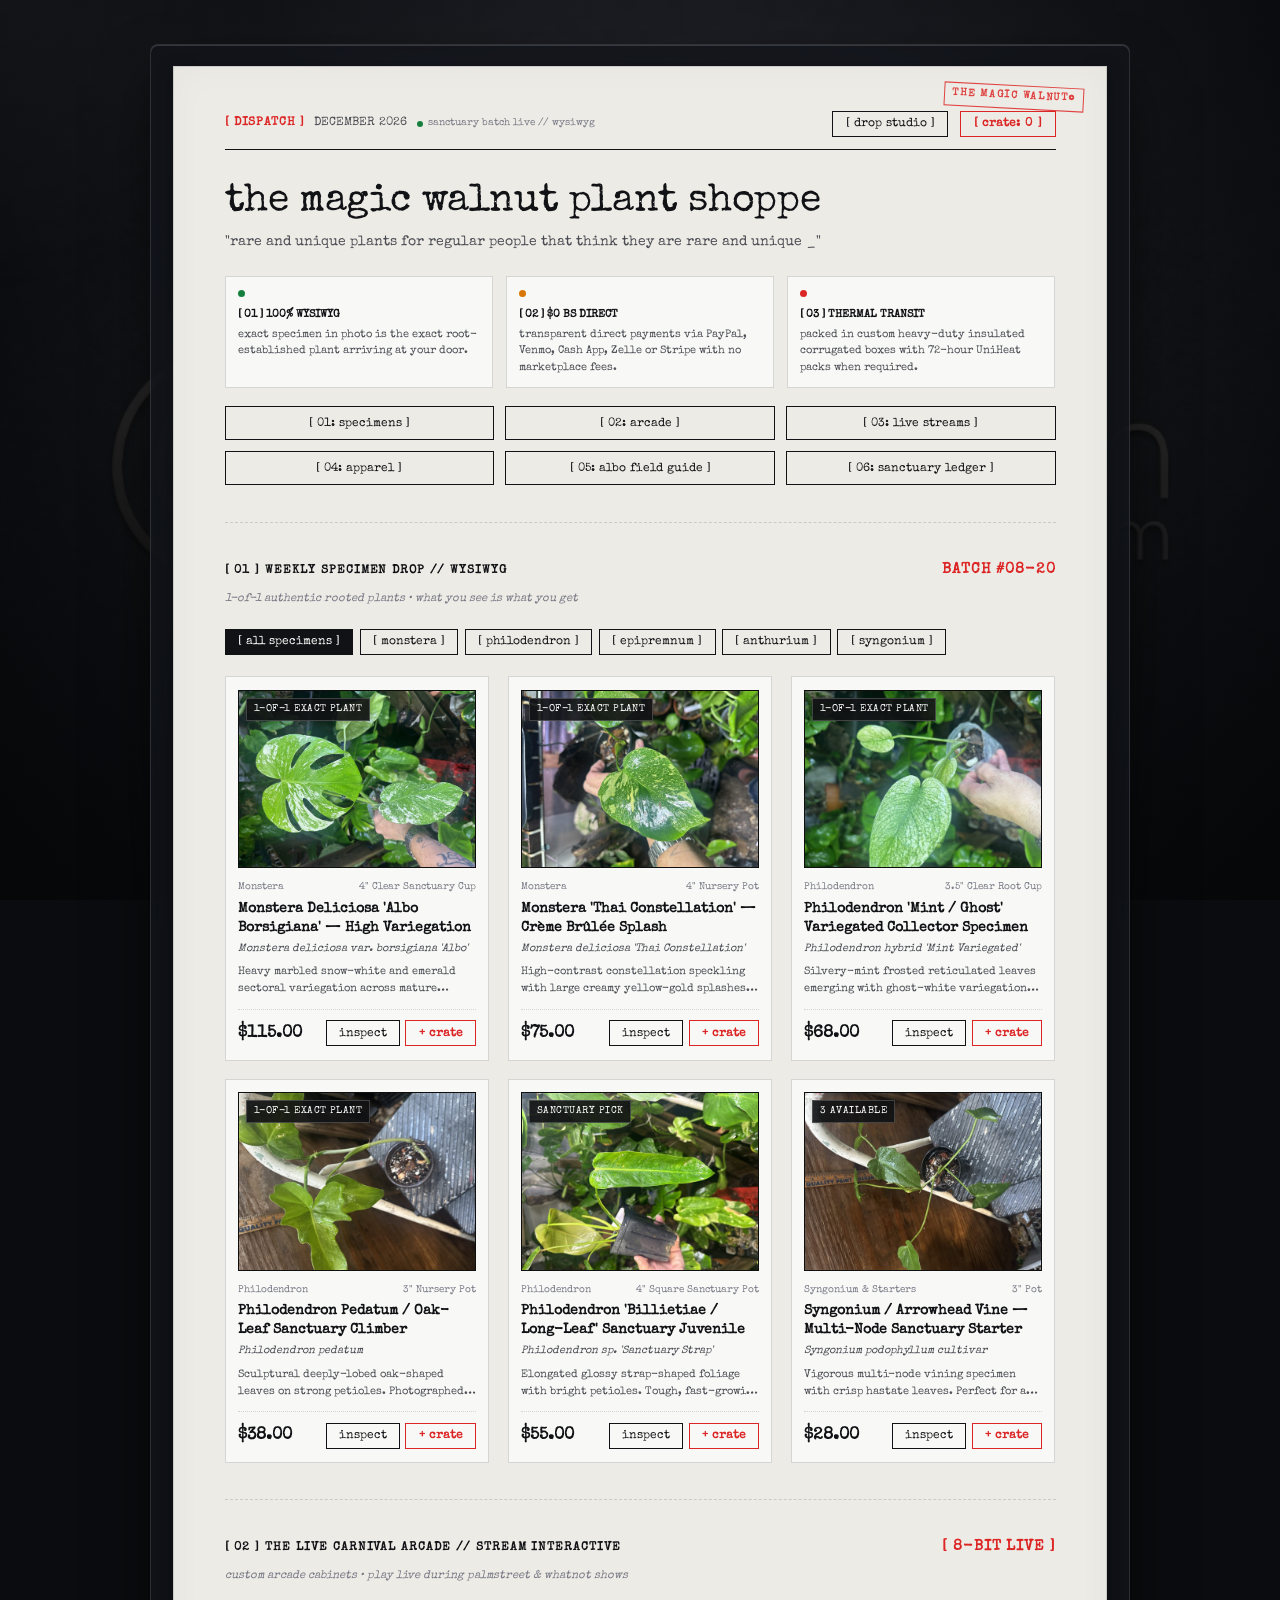
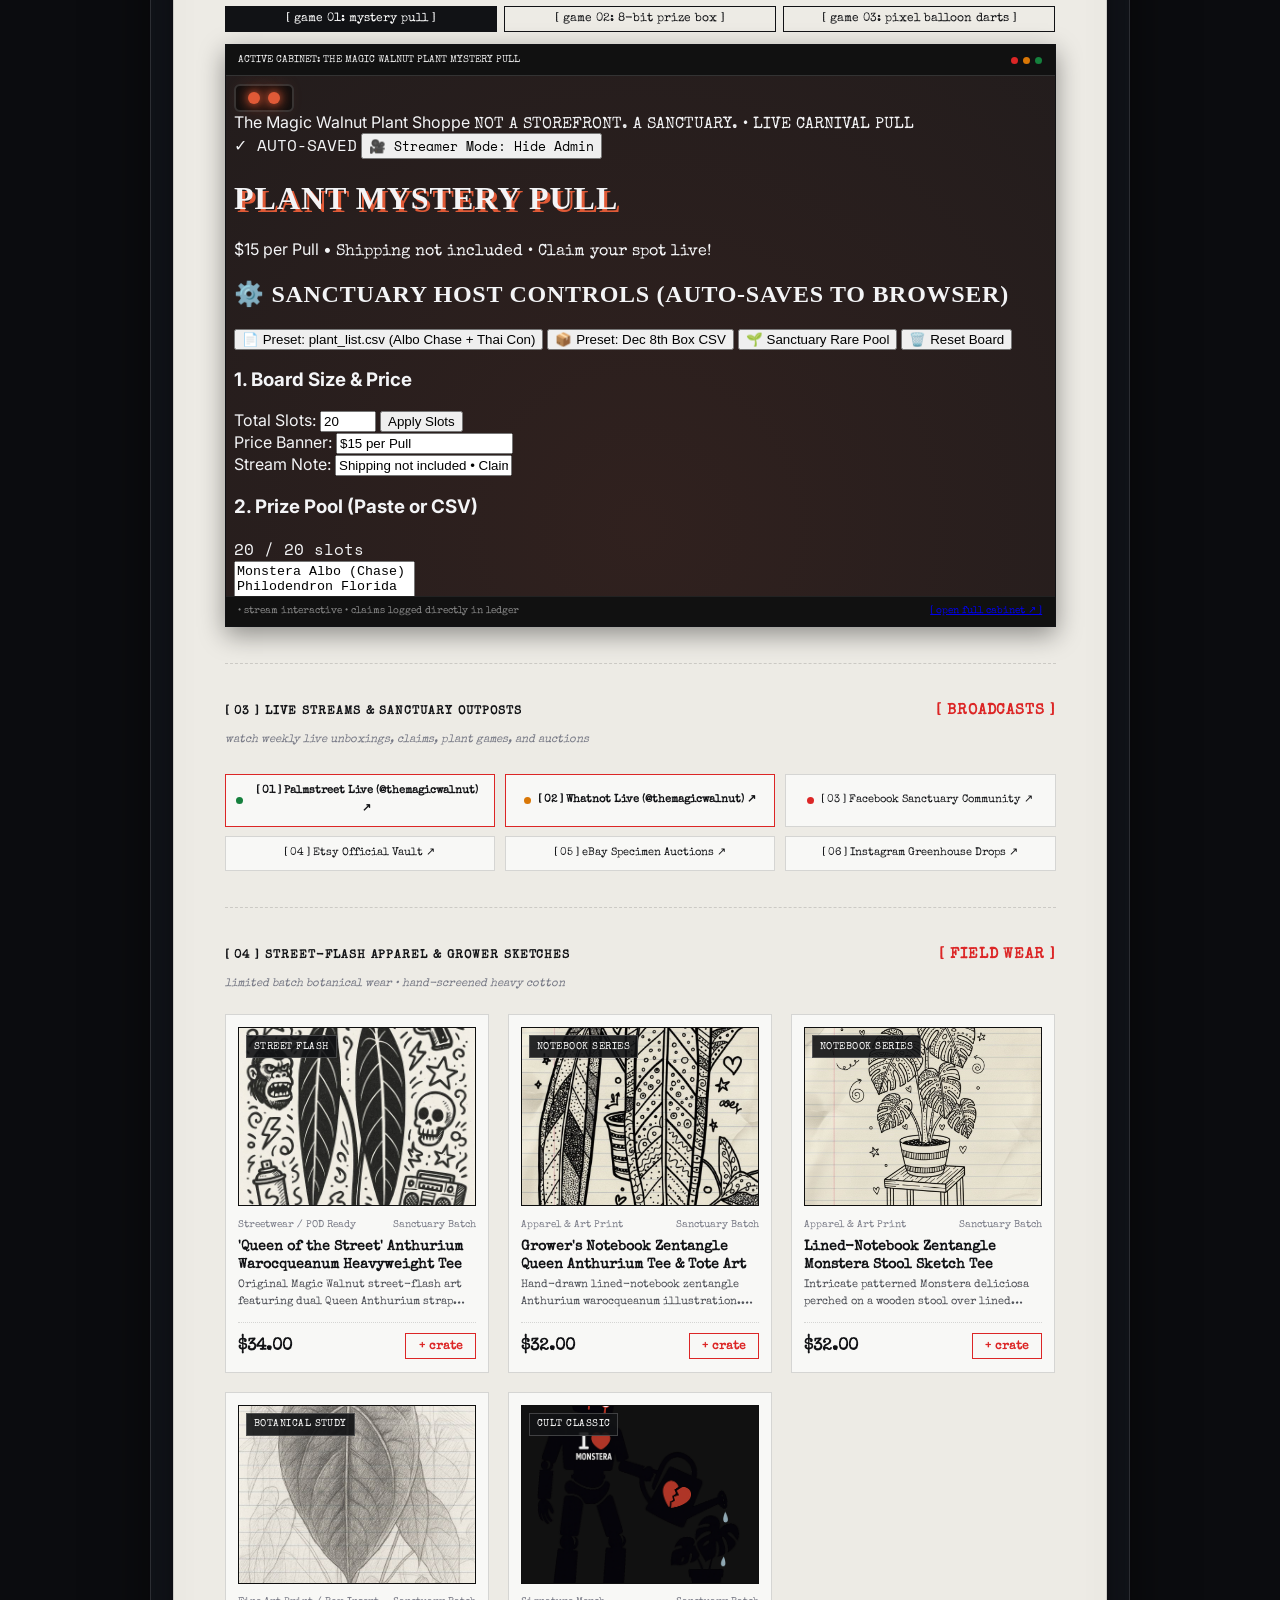
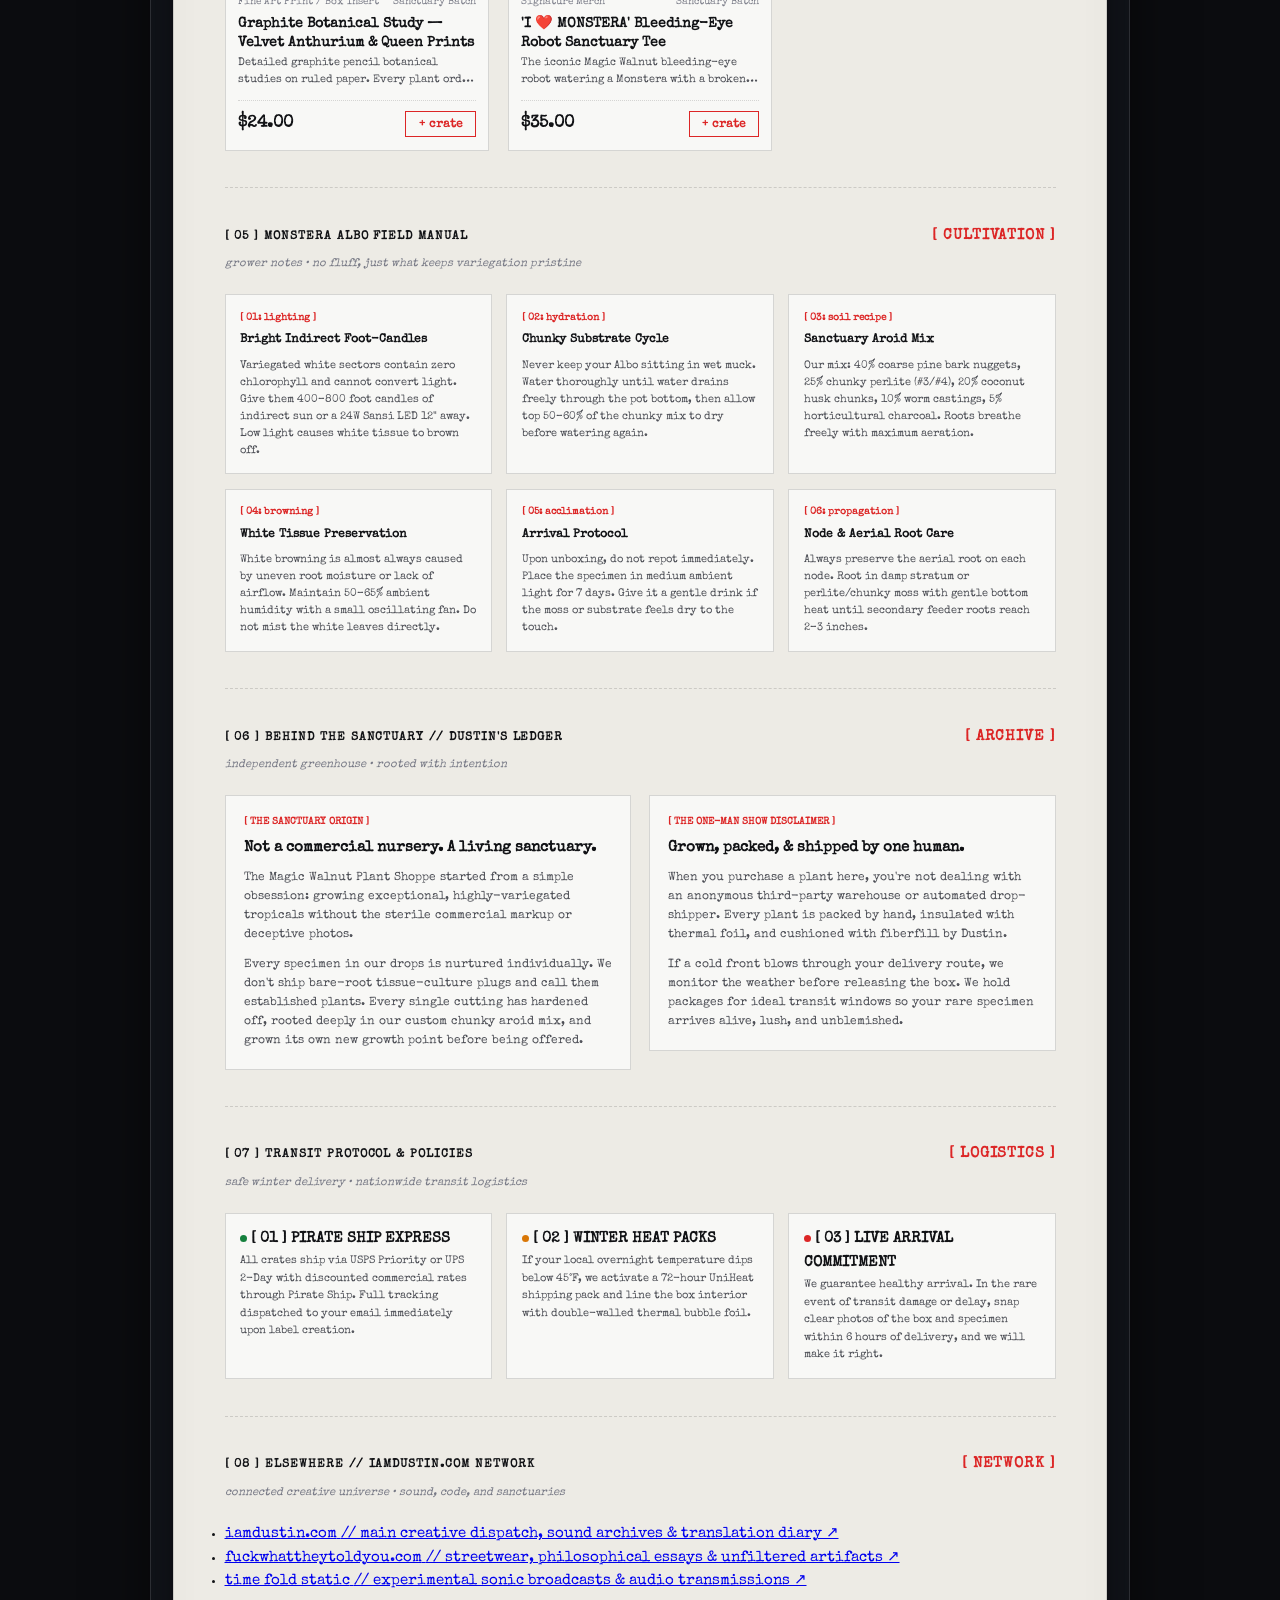
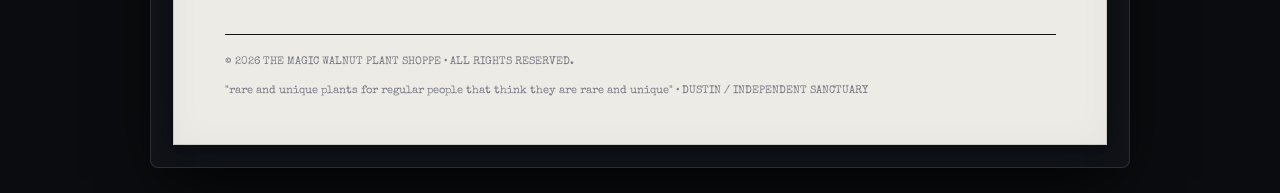
==== commit 0976994c: "Integrate iamdustin typewriter ledger and smoky glass aesthetic with balanced 3s/6s symmetry" ====
--- a/index.html
+++ b/index.html
@@ -1,1180 +1,862 @@
 <!DOCTYPE html>
-<html lang="en" class="scroll-smooth">
+<html lang="en">
 <head>
-  <meta charset="UTF-8" />
-  <meta name="viewport" content="width=device-width, initial-scale=1.0" />
-  <title>The Magic Walnut Plant Shoppe | Not A Storefront. A Sanctuary.</title>
-  <meta name="description" content="Rare and unique plants for regular people that think they are rare and unique. Weekly WYSIWYG rare aroid drops, street-flash merch, and live Palmstreet carnival games." />
-  <script src="https://cdn.tailwindcss.com"></script>
+  <meta charset="UTF-8">
+  <meta name="viewport" content="width=device-width, initial-scale=1.0">
+  <title>the magic walnut plant shoppe // sanctuary ledger</title>
+  <meta name="description" content="rare and unique plants for regular people that think they are rare and unique. weekly wysiwyg drops, street-flash apparel, and live stream interactive carnival games.">
+  <meta property="og:title" content="the magic walnut plant shoppe // not a storefront. a sanctuary.">
+  <meta property="og:description" content="rare and unique plants for regular people that think they are rare and unique. weekly wysiwyg drops, authentic greenhouse ledger.">
+  <meta property="og:type" content="website">
+  <meta name="theme-color" content="#0b0c0f">
+
   <link rel="preconnect" href="https://fonts.googleapis.com">
   <link rel="preconnect" href="https://fonts.gstatic.com" crossorigin>
-  <link href="https://fonts.googleapis.com/css2?family=Permanent+Marker&family=Special+Elite&family=Space+Mono:ital,wght@0,400;0,700;1,400&family=Inter:wght@400;500;600;700;800&display=swap" rel="stylesheet">
-  <style>
-    :root {
-      --ember: #E05A37;
-      --ember-glow: rgba(224, 90, 55, 0.45);
-      --emerald: #2E9E5B;
-      --concrete-dark: #141517;
-      --concrete-card: #1E2023;
-      --chalk: #F4F1EA;
-    }
-    body {
-      font-family: 'Inter', sans-serif;
-      background-color: var(--concrete-dark);
-      background-image:
-        radial-gradient(circle at 15% 15%, rgba(224, 90, 55, 0.08), transparent 45%),
-        radial-gradient(circle at 85% 80%, rgba(46, 158, 91, 0.08), transparent 45%),
-        url('https://www.transparenttextures.com/patterns/concrete-wall.png');
-      color: var(--chalk);
-      overflow-x: hidden;
-    }
-    body.theme-brick {
-      background-color: #EAE6DF;
-      background-image: url('https://www.transparenttextures.com/patterns/brick-wall.png');
-      color: #161616;
-    }
-    .stencil-font { font-family: 'Permanent Marker', cursive; letter-spacing: 0.04em; }
-    .typewriter-font { font-family: 'Special Elite', monospace; }
-    .mono-font { font-family: 'Space Mono', monospace; }
-
-    /* Glowing Robot Eyes */
-    .robot-eye-dot {
-      width: 10px;
-      height: 10px;
-      border-radius: 9999px;
-      background-color: var(--ember);
-      box-shadow: 0 0 8px var(--ember), 0 0 16px var(--ember);
-      display: inline-block;
-      animation: eyeBlink 4.5s infinite;
-    }
-    @keyframes eyeBlink {
-      0%, 94%, 98%, 100% { transform: scaleY(1); opacity: 1; }
-      96% { transform: scaleY(0.15); opacity: 0.6; }
-    }
-
-    /* Custom Scrollbar */
-    ::-webkit-scrollbar { width: 8px; height: 8px; }
-    ::-webkit-scrollbar-track { background: #121315; }
-    ::-webkit-scrollbar-thumb { background: #33363b; border-radius: 4px; }
-    ::-webkit-scrollbar-thumb:hover { background: var(--ember); }
-
-    /* Sanctuary Specimen Cards */
-    .specimen-card {
-      background: rgba(28, 30, 34, 0.92);
-      border: 1px solid rgba(255, 255, 255, 0.14);
-      transition: all 0.25s cubic-bezier(0.16, 1, 0.3, 1);
-    }
-    .specimen-card:hover {
-      transform: translateY(-6px);
-      border-color: var(--ember);
-      box-shadow: 0 16px 36px -10px rgba(0, 0, 0, 0.7), 0 0 22px rgba(224, 90, 55, 0.25);
-    }
-    .lined-paper-card {
-      background-color: #f6f2e6;
-      background-image: linear-gradient(#d3cfc2 1px, transparent 1px);
-      background-size: 100% 28px;
-      color: #1c1d1f;
-      border-left: 4px solid #d9534f;
-    }
-  </style>
+  <link href="https://fonts.googleapis.com/css2?family=Courier+Prime:ital,wght@0,400;0,700;1,400&family=Special+Elite&family=Space+Mono:ital,wght@0,400;0,700;1,400&display=swap" rel="stylesheet">
+
+  <link rel="stylesheet" href="css/style.css">
 </head>
-<body class="min-h-screen flex flex-col">
-
-  <!-- 1. TOP ECOSYSTEM PORTAL BAR (iamdustin.com Network) -->
-  <div class="bg-black/95 border-b border-white/10 text-xs py-2 px-4">
-    <div class="max-w-7xl mx-auto flex flex-wrap items-center justify-between gap-2">
-      <div class="flex items-center gap-2 mono-font">
-        <span class="px-2 py-0.5 rounded bg-orange-600/20 border border-orange-500/40 text-orange-400 font-bold text-[10px]">IAMDUSTIN NETWORK</span>
-        <span class="text-gray-400 hidden sm:inline">Connected Creative Universe:</span>
+<body>
+
+  <!-- Floating Mascot Background Layer -->
+  <div class="floating-bg-logo-wrap" aria-hidden="true">
+    <img src="assets/logos/logoRobotWatering.png" alt="" class="floating-bg-logo">
+  </div>
+
+  <!-- Interactive Flashlight Mouse Glow -->
+  <div class="cursor-glow" aria-hidden="true"></div>
+
+  <!-- Main Smoky Glass Container -->
+  <div class="glass-viewport">
+    <article class="typewriter-sheet">
+
+      <!-- Red Street Graffiti Tag Corner -->
+      <div class="graffiti-tag-corner" aria-hidden="true">THE MAGIC WALNUT&copy;</div>
+
+      <!-- Top Sheet Header & Live Date Bar -->
+      <header class="sheet-header">
+        <div class="header-left">
+          <span class="stamp-red">[ DISPATCH ]</span>
+          <span id="live-date">OCTOBER 2026</span>
+          <span class="status-indicator">
+            <span class="status-dot"></span>
+            <span id="header-status-text">sanctuary batch live // wysiwyg</span>
+          </span>
+        </div>
+        <div class="header-right">
+          <button id="open-admin-btn" class="btn-type text-xs" title="Sanctuary Studio / Hermes Drop">
+            [ drop studio ]
+          </button>
+          <button id="open-cart-btn" class="btn-type btn-crate" title="Open Sanctuary Crate">
+            <span>[ crate:</span>
+            <span id="cart-count-badge">0</span>
+            <span>]</span>
+          </button>
+        </div>
+      </header>
+
+      <!-- Hero Dispatch Section -->
+      <section class="hero-dispatch">
+        <h1 class="typed-headline">the magic walnut plant shoppe</h1>
+        <p class="typed-slug">
+          "rare and unique plants for regular people that think they are rare and unique _"
+        </p>
+
+        <!-- Balanced 3-Part Trust Pillars -->
+        <div class="trust-grid">
+          <div class="trust-pill">
+            <span class="dot-green"></span>
+            <strong>[ 01 ] 100% WYSIWYG</strong>
+            <p>exact specimen in photo is the exact root-established plant arriving at your door.</p>
+          </div>
+          <div class="trust-pill">
+            <span class="dot-amber"></span>
+            <strong>[ 02 ] $0 BS DIRECT</strong>
+            <p>transparent direct payments via PayPal, Venmo, Cash App, Zelle or Stripe with no marketplace fees.</p>
+          </div>
+          <div class="trust-pill">
+            <span class="dot-red"></span>
+            <strong>[ 03 ] THERMAL TRANSIT</strong>
+            <p>packed in custom heavy-duty insulated corrugated boxes with 72-hour UniHeat packs when required.</p>
+          </div>
+        </div>
+
+        <!-- Balanced 6-Section Quick Jump Navigation Grid -->
+        <div class="hero-actions-grid">
+          <a href="#shoppe" class="btn-type">[ 01: specimens ]</a>
+          <a href="#arcade" class="btn-type">[ 02: arcade ]</a>
+          <a href="#streams" class="btn-type">[ 03: live streams ]</a>
+          <a href="#merch" class="btn-type">[ 04: apparel ]</a>
+          <a href="#care" class="btn-type">[ 05: albo field guide ]</a>
+          <a href="#about" class="btn-type">[ 06: sanctuary ledger ]</a>
+        </div>
+      </section>
+
+      <hr class="type-divider">
+
+      <!-- Section 01: Weekly Specimen Drop // WYSIWYG -->
+      <section id="shoppe">
+        <div class="section-header-row">
+          <div>
+            <span class="section-label">[ 01 ] WEEKLY SPECIMEN DROP // WYSIWYG</span>
+            <span class="section-subnote">1-of-1 authentic rooted plants &bull; what you see is what you get</span>
+          </div>
+          <span class="stamp-red" id="batch-title-tag">BATCH #08-20</span>
+        </div>
+
+        <!-- Balanced 6-Button Category Filter Bar -->
+        <div class="filter-bar" id="category-filters">
+          <button class="btn-type active" data-cat="ALL">[ all specimens ]</button>
+          <button class="btn-type" data-cat="Monstera">[ monstera ]</button>
+          <button class="btn-type" data-cat="Philodendron">[ philodendron ]</button>
+          <button class="btn-type" data-cat="Epipremnum">[ epipremnum ]</button>
+          <button class="btn-type" data-cat="Anthurium">[ anthurium ]</button>
+          <button class="btn-type" data-cat="Syngonium">[ syngonium ]</button>
+        </div>
+
+        <!-- Dynamic 3-Column Specimen Grid -->
+        <div class="specimen-grid" id="plants-grid">
+          <!-- Rendered via JavaScript -->
+        </div>
+      </section>
+
+      <hr class="type-divider">
+
+      <!-- Section 02: Live Carnival Arcade // Stream Interactive -->
+      <section id="arcade">
+        <div class="section-header-row">
+          <div>
+            <span class="section-label">[ 02 ] THE LIVE CARNIVAL ARCADE // STREAM INTERACTIVE</span>
+            <span class="section-subnote">custom arcade cabinets &bull; play live during palmstreet &amp; whatnot shows</span>
+          </div>
+          <span class="stamp-red">[ 8-BIT LIVE ]</span>
+        </div>
+
+        <!-- Balanced 3-Cabinet Game Selector Tabs -->
+        <div class="game-tabs-grid">
+          <button id="tab-game-pull" class="btn-type active">[ game 01: mystery pull ]</button>
+          <button id="tab-game-box" class="btn-type">[ game 02: 8-bit prize box ]</button>
+          <button id="tab-game-darts" class="btn-type">[ game 03: pixel balloon darts ]</button>
+        </div>
+
+        <div class="arcade-cabinet-frame">
+          <div class="arcade-screen-header">
+            <span id="current-game-title">ACTIVE CABINET: THE MAGIC WALNUT PLANT MYSTERY PULL</span>
+            <div class="arcade-screen-dots">
+              <span class="dot-red"></span>
+              <span class="dot-amber"></span>
+              <span class="dot-green"></span>
+            </div>
+          </div>
+          <div class="arcade-iframe-wrap">
+            <iframe id="arcade-iframe" src="google-sites-embeds/mystery-pull-embed.html" title="Sanctuary Carnival Arcade" loading="lazy"></iframe>
+          </div>
+          <div class="arcade-footer-bar">
+            <span>&bull; stream interactive &bull; claims logged directly in ledger</span>
+            <a id="arcade-fullscreen-link" href="google-sites-embeds/mystery-pull-embed.html" target="_blank" class="manifest-link">[ open full cabinet &nearr; ]</a>
+          </div>
+        </div>
+      </section>
+
+      <hr class="type-divider">
+
+      <!-- Section 03: Live Streams & Outbound Sanctuary Channels (Balanced 3x2 Grid) -->
+      <section id="streams">
+        <div class="section-header-row">
+          <div>
+            <span class="section-label">[ 03 ] LIVE STREAMS &amp; SANCTUARY OUTPOSTS</span>
+            <span class="section-subnote">watch weekly live unboxings, claims, plant games, and auctions</span>
+          </div>
+          <span class="stamp-red">[ BROADCASTS ]</span>
+        </div>
+
+        <div class="streams-grid">
+          <a href="https://palmstreet.app/u/themagicwalnut?pr=gPBMNjrm" target="_blank" rel="noopener noreferrer" class="stream-pill featured">
+            <span class="dot-green"></span>
+            <span>[ 01 ] Palmstreet Live (@themagicwalnut) &nearr;</span>
+          </a>
+          <a href="https://www.whatnot.com/s/CDDTW1SX" target="_blank" rel="noopener noreferrer" class="stream-pill featured">
+            <span class="dot-amber"></span>
+            <span>[ 02 ] Whatnot Live (@themagicwalnut) &nearr;</span>
+          </a>
+          <a href="https://www.facebook.com/groups/thehobbybotanist" target="_blank" rel="noopener noreferrer" class="stream-pill">
+            <span class="dot-red"></span>
+            <span>[ 03 ] Facebook Sanctuary Community &nearr;</span>
+          </a>
+          <a href="https://www.etsy.com/shop/TheMagicWalnutCo" target="_blank" rel="noopener noreferrer" class="stream-pill">
+            <span>[ 04 ] Etsy Official Vault &nearr;</span>
+          </a>
+          <a href="https://www.ebay.com/usr/themagicwalnutplantshoppe" target="_blank" rel="noopener noreferrer" class="stream-pill">
+            <span>[ 05 ] eBay Specimen Auctions &nearr;</span>
+          </a>
+          <a href="https://www.instagram.com/themagicwalnutplantshoppe" target="_blank" rel="noopener noreferrer" class="stream-pill">
+            <span>[ 06 ] Instagram Greenhouse Drops &nearr;</span>
+          </a>
+        </div>
+      </section>
+
+      <hr class="type-divider">
+
+      <!-- Section 04: Street-Flash Merch & Botanical Art -->
+      <section id="merch">
+        <div class="section-header-row">
+          <div>
+            <span class="section-label">[ 04 ] STREET-FLASH APPAREL &amp; GROWER SKETCHES</span>
+            <span class="section-subnote">limited batch botanical wear &bull; hand-screened heavy cotton</span>
+          </div>
+          <span class="stamp-red">[ FIELD WEAR ]</span>
+        </div>
+
+        <div class="specimen-grid" id="merch-grid">
+          <!-- Rendered via JavaScript -->
+        </div>
+      </section>
+
+      <hr class="type-divider">
+
+      <!-- Section 05: Monstera Albo Field Manual (Balanced 6-Part Care Grid) -->
+      <section id="care">
+        <div class="section-header-row">
+          <div>
+            <span class="section-label">[ 05 ] MONSTERA ALBO FIELD MANUAL</span>
+            <span class="section-subnote">grower notes &bull; no fluff, just what keeps variegation pristine</span>
+          </div>
+          <span class="stamp-red">[ CULTIVATION ]</span>
+        </div>
+
+        <div class="care-grid">
+          <div class="care-card">
+            <div class="care-step">[ 01: lighting ]</div>
+            <h4>Bright Indirect Foot-Candles</h4>
+            <p>Variegated white sectors contain zero chlorophyll and cannot convert light. Give them 400&ndash;800 foot candles of indirect sun or a 24W Sansi LED 12" away. Low light causes white tissue to brown off.</p>
+          </div>
+          <div class="care-card">
+            <div class="care-step">[ 02: hydration ]</div>
+            <h4>Chunky Substrate Cycle</h4>
+            <p>Never keep your Albo sitting in wet muck. Water thoroughly until water drains freely through the pot bottom, then allow top 50&ndash;60% of the chunky mix to dry before watering again.</p>
+          </div>
+          <div class="care-card">
+            <div class="care-step">[ 03: soil recipe ]</div>
+            <h4>Sanctuary Aroid Mix</h4>
+            <p>Our mix: 40% coarse pine bark nuggets, 25% chunky perlite (#3/#4), 20% coconut husk chunks, 10% worm castings, 5% horticultural charcoal. Roots breathe freely with maximum aeration.</p>
+          </div>
+          <div class="care-card">
+            <div class="care-step">[ 04: browning ]</div>
+            <h4>White Tissue Preservation</h4>
+            <p>White browning is almost always caused by uneven root moisture or lack of airflow. Maintain 50&ndash;65% ambient humidity with a small oscillating fan. Do not mist the white leaves directly.</p>
+          </div>
+          <div class="care-card">
+            <div class="care-step">[ 05: acclimation ]</div>
+            <h4>Arrival Protocol</h4>
+            <p>Upon unboxing, do not repot immediately. Place the specimen in medium ambient light for 7 days. Give it a gentle drink if the moss or substrate feels dry to the touch.</p>
+          </div>
+          <div class="care-card">
+            <div class="care-step">[ 06: propagation ]</div>
+            <h4>Node &amp; Aerial Root Care</h4>
+            <p>Always preserve the aerial root on each node. Root in damp stratum or perlite/chunky moss with gentle bottom heat until secondary feeder roots reach 2&ndash;3 inches.</p>
+          </div>
+        </div>
+      </section>
+
+      <hr class="type-divider">
+
+      <!-- Section 06: Behind The Sanctuary (Dustin's Ledger) -->
+      <section id="about">
+        <div class="section-header-row">
+          <div>
+            <span class="section-label">[ 06 ] BEHIND THE SANCTUARY // DUSTIN'S LEDGER</span>
+            <span class="section-subnote">independent greenhouse &bull; rooted with intention</span>
+          </div>
+          <span class="stamp-red">[ ARCHIVE ]</span>
+        </div>
+
+        <div class="about-grid">
+          <div class="about-card">
+            <span class="card-tag">[ THE SANCTUARY ORIGIN ]</span>
+            <h3 class="about-heading">Not a commercial nursery. A living sanctuary.</h3>
+            <p class="about-p">
+              The Magic Walnut Plant Shoppe started from a simple obsession: growing exceptional, highly-variegated tropicals without the sterile commercial markup or deceptive photos.
+            </p>
+            <p class="about-p">
+              Every specimen in our drops is nurtured individually. We don't ship bare-root tissue-culture plugs and call them established plants. Every single cutting has hardened off, rooted deeply in our custom chunky aroid mix, and grown its own new growth point before being offered.
+            </p>
+          </div>
+
+          <div class="about-card">
+            <span class="card-tag">[ THE ONE-MAN SHOW DISCLAIMER ]</span>
+            <h3 class="about-heading">Grown, packed, &amp; shipped by one human.</h3>
+            <p class="about-p">
+              When you purchase a plant here, you're not dealing with an anonymous third-party warehouse or automated drop-shipper. Every plant is packed by hand, insulated with thermal foil, and cushioned with fiberfill by Dustin.
+            </p>
+            <p class="about-p">
+              If a cold front blows through your delivery route, we monitor the weather before releasing the box. We hold packages for ideal transit windows so your rare specimen arrives alive, lush, and unblemished.
+            </p>
+          </div>
+        </div>
+      </section>
+
+      <hr class="type-divider">
+
+      <!-- Section 07: Transit Protocol & Direct Policies (Balanced in 3s) -->
+      <section id="shipping">
+        <div class="section-header-row">
+          <div>
+            <span class="section-label">[ 07 ] TRANSIT PROTOCOL &amp; POLICIES</span>
+            <span class="section-subnote">safe winter delivery &bull; nationwide transit logistics</span>
+          </div>
+          <span class="stamp-red">[ LOGISTICS ]</span>
+        </div>
+
+        <div class="policy-grid">
+          <div class="policy-card">
+            <span class="dot-green"></span>
+            <strong>[ 01 ] PIRATE SHIP EXPRESS</strong>
+            <p>All crates ship via USPS Priority or UPS 2-Day with discounted commercial rates through Pirate Ship. Full tracking dispatched to your email immediately upon label creation.</p>
+          </div>
+          <div class="policy-card">
+            <span class="dot-amber"></span>
+            <strong>[ 02 ] WINTER HEAT PACKS</strong>
+            <p>If your local overnight temperature dips below 45&deg;F, we activate a 72-hour UniHeat shipping pack and line the box interior with double-walled thermal bubble foil.</p>
+          </div>
+          <div class="policy-card">
+            <span class="dot-red"></span>
+            <strong>[ 03 ] LIVE ARRIVAL COMMITMENT</strong>
+            <p>We guarantee healthy arrival. In the rare event of transit damage or delay, snap clear photos of the box and specimen within 6 hours of delivery, and we will make it right.</p>
+          </div>
+        </div>
+      </section>
+
+      <hr class="type-divider">
+
+      <!-- Section 08: Elsewhere // iamdustin.com Network -->
+      <section id="elsewhere">
+        <div class="section-header-row">
+          <div>
+            <span class="section-label">[ 08 ] ELSEWHERE // IAMDUSTIN.COM NETWORK</span>
+            <span class="section-subnote">connected creative universe &bull; sound, code, and sanctuaries</span>
+          </div>
+          <span class="stamp-red">[ NETWORK ]</span>
+        </div>
+
+        <ul class="manifest-list">
+          <li>
+            <a href="https://iamdustin.com" target="_blank" rel="noopener noreferrer" class="manifest-link">
+              <span>iamdustin.com</span>
+              <span class="manifest-desc">// main creative dispatch, sound archives &amp; translation diary &nearr;</span>
+            </a>
+          </li>
+          <li>
+            <a href="https://fuckwhattheytoldyou.com" target="_blank" rel="noopener noreferrer" class="manifest-link">
+              <span>fuckwhattheytoldyou.com</span>
+              <span class="manifest-desc">// streetwear, philosophical essays &amp; unfiltered artifacts &nearr;</span>
+            </a>
+          </li>
+          <li>
+            <a href="https://suno.com/@timefoldstatic" target="_blank" rel="noopener noreferrer" class="manifest-link">
+              <span>time fold static</span>
+              <span class="manifest-desc">// experimental sonic broadcasts &amp; audio transmissions &nearr;</span>
+            </a>
+          </li>
+        </ul>
+      </section>
+
+      <!-- Footer -->
+      <footer class="sheet-footer">
+        <p>&copy; <span id="footer-year">2026</span> THE MAGIC WALNUT PLANT SHOPPE &bull; ALL RIGHTS RESERVED.</p>
+        <p class="footer-sub">
+          "rare and unique plants for regular people that think they are rare and unique" &bull; DUSTIN / INDEPENDENT SANCTUARY
+        </p>
+      </footer>
+
+    </article>
+  </div>
+
+  <!-- ========================================================================
+       MODAL 01: SPECIMEN MULTI-ANGLE INSPECTION MODAL
+       ======================================================================== -->
+  <div id="specimen-modal" class="modal-backdrop hidden" role="dialog" aria-modal="true">
+    <div class="typewriter-modal-sheet">
+      <div class="modal-header">
+        <div>
+          <span class="stamp-red">[ SPECIMEN DOSSIER ]</span>
+          <h2 id="modal-plant-name" class="modal-title">Specimen Name</h2>
+          <span id="modal-plant-botanical" class="modal-sub">Botanical classification</span>
+        </div>
+        <button id="close-specimen-modal" class="btn-type">[ close &times; ]</button>
       </div>
-      <div class="flex flex-wrap items-center gap-3 md:gap-5 mono-font text-[11px]">
-        <a href="https://iamdustin.com" target="_blank" class="text-gray-300 hover:text-orange-400 transition flex items-center gap-1">
-          <span class="text-orange-500">◆</span> iamdustin.com
-        </a>
-        <a href="#top" class="text-emerald-400 font-bold underline decoration-emerald-500/60 underline-offset-4">
-          themagicwalnutplantshoppe.com
-        </a>
-        <a href="https://fuckwhattheytoldyou.com" target="_blank" class="text-gray-300 hover:text-orange-400 transition">
-          fuckwhattheytoldyou.com
-        </a>
-        <a href="https://iamdustin.com#hobby-astronaut" target="_blank" class="text-gray-300 hover:text-orange-400 transition">
-          🚀 The Hobby Astronaut
-        </a>
-        <a href="https://timefoldstatic.com" target="_blank" class="text-gray-300 hover:text-orange-400 transition">
-          timefoldstatic.com
-        </a>
+
+      <div class="modal-body-grid">
+        <div>
+          <div class="modal-main-img-wrap">
+            <img id="modal-main-img" src="" alt="Specimen inspection">
+          </div>
+          <div id="modal-thumbnails" class="modal-thumb-row"></div>
+        </div>
+
+        <div class="modal-details-col">
+          <div class="dossier-spec-box">
+            <div class="spec-row">
+              <span class="spec-label">TYPE:</span>
+              <span id="modal-plant-type" class="spec-val">100% WYSIWYG</span>
+            </div>
+            <div class="spec-row">
+              <span class="spec-label">CATEGORY:</span>
+              <span id="modal-plant-category" class="spec-val">Monstera</span>
+            </div>
+            <div class="spec-row">
+              <span class="spec-label">POT SIZE:</span>
+              <span id="modal-plant-pot" class="spec-val">4" Chunky Mix</span>
+            </div>
+            <div class="spec-row">
+              <span class="spec-label">ROOT STATUS:</span>
+              <span id="modal-plant-roots" class="spec-val">Fully Established</span>
+            </div>
+            <div class="spec-row">
+              <span class="spec-label">LIGHTING:</span>
+              <span id="modal-plant-light" class="spec-val">Bright Indirect</span>
+            </div>
+          </div>
+
+          <p id="modal-plant-desc" class="modal-desc-p"></p>
+
+          <div class="modal-action-bar">
+            <div>
+              <span class="spec-label">PRICE:</span>
+              <span id="modal-plant-price" class="modal-price-val">$0</span>
+            </div>
+            <button id="modal-add-to-cart-btn" class="btn-type btn-crate">
+              [ + claim this plant ]
+            </button>
+          </div>
+        </div>
       </div>
     </div>
   </div>
 
-  <!-- 2. LIVE ANNOUNCEMENT TICKER -->
-  <div class="bg-[#E05A37] text-black font-extrabold text-xs py-2 px-4 tracking-wider uppercase text-center mono-font shadow-md">
-    <span id="announcement-bar-text">
-      🔥 WEEKLY SANCTUARY DROP ACTIVE • EXACT-PLANT (WYSIWYG) RARE AROIDS • NATIONWIDE INSULATED SHIPPING OR LOCAL PICKUP • PLAY THE LIVE PALMSTREET CARNIVAL GAMES!
-    </span>
-  </div>
-
-  <!-- 3. STICKY NAVIGATION BAR -->
-  <header class="sticky top-0 z-40 bg-zinc-950/90 backdrop-blur-md border-b border-white/15">
-    <div class="max-w-7xl mx-auto px-4 py-3 flex flex-wrap items-center justify-between gap-3">
-      <!-- Brand Logo + Robot Eyes -->
-      <a href="#top" class="flex items-center gap-3 group">
-        <div class="flex items-center gap-1.5 bg-zinc-900 border-2 border-white/20 group-hover:border-orange-500 px-2.5 py-2 rounded-lg transition">
-          <span class="robot-eye-dot"></span>
-          <span class="robot-eye-dot"></span>
-        </div>
+  <!-- ========================================================================
+       MODAL 02: SHOPPING CRATE DRAWER (Direct $0 Fee Checkout)
+       ======================================================================== -->
+  <div id="cart-drawer-overlay" class="drawer-overlay hidden">
+    <div id="cart-drawer" class="cart-drawer-panel">
+      <div class="drawer-header">
         <div>
-          <span class="stencil-font text-xl md:text-2xl text-white tracking-wider block leading-none">THE MAGIC WALNUT</span>
-          <span class="typewriter-font text-[11px] text-orange-400 tracking-widest block mt-0.5">PLANT SHOPPE • SANCTUARY</span>
-        </div>
-      </a>
-
-      <!-- Navigation Links -->
-      <nav class="hidden lg:flex items-center gap-6 text-sm font-semibold">
-        <a href="#shoppe" class="text-gray-200 hover:text-orange-400 transition">🌿 Weekly Plant Drop</a>
-        <a href="#arcade" class="text-amber-400 hover:text-amber-300 transition flex items-center gap-1">
-          🎰 Live Carnival Arcade
-        </a>
-        <a href="#merch" class="text-gray-200 hover:text-orange-400 transition">👕 Street-Flash Merch & Art</a>
-        <a href="#about" class="text-gray-200 hover:text-orange-400 transition">🦝 The Sanctuary (About)</a>
-        <a href="#shipping" class="text-gray-200 hover:text-orange-400 transition">📦 Shipping & Policies</a>
-        <a href="#care-faq" class="text-gray-200 hover:text-orange-400 transition">📓 Field Notes & FAQ</a>
-      </nav>
-
-      <!-- Action Buttons: Admin Studio & Cart -->
-      <div class="flex items-center gap-2.5">
-        <button id="open-admin-btn" class="bg-zinc-800 hover:bg-zinc-700 text-amber-300 border border-amber-500/40 text-xs mono-font font-bold px-3.5 py-2 rounded-xl flex items-center gap-1.5 transition shadow">
-          <span>⚡</span>
-          <span>Sanctuary Studio / Hermes Drop</span>
-        </button>
-
-        <button id="open-cart-btn" class="bg-[#E05A37] hover:bg-[#f26742] text-black font-extrabold text-xs md:text-sm px-4 py-2 rounded-xl flex items-center gap-2 transition shadow-lg">
-          <span>🛒 Crate</span>
-          <span id="cart-count-badge" class="bg-black text-white mono-font text-xs px-2 py-0.5 rounded-full">0</span>
-        </button>
+          <span class="stamp-red">[ SANCTUARY CRATE ]</span>
+          <h3 class="drawer-title">your reserved specimens</h3>
+        </div>
+        <button id="close-cart-btn" class="btn-type">[ close &times; ]</button>
       </div>
-    </div>
-  </header>
-
-  <!-- 4. HERO SECTION (Featuring 1.2.jpg & Untitled Project Stencil Cutouts) -->
-  <section id="top" class="relative py-10 md:py-16 px-4 border-b border-white/10 overflow-hidden">
-    <div class="max-w-7xl mx-auto grid lg:grid-cols-12 gap-8 items-center">
-      <!-- Left 6 Cols: Copy & Taglines -->
-      <div class="lg:col-span-6 space-y-6">
-        <div class="inline-flex items-center gap-2 bg-zinc-900/90 border border-orange-500/40 px-3.5 py-1.5 rounded-full">
-          <span class="w-2 h-2 rounded-full bg-emerald-400 animate-ping"></span>
-          <span id="hero-batch-badge" class="text-xs mono-font text-orange-300 uppercase tracking-widest">WEEKLY WYSIWYG BATCH LIVE</span>
-        </div>
-
-        <h1 class="text-4xl sm:text-6xl font-black tracking-tight leading-none">
-          <span class="stencil-font block text-white" style="text-shadow: 4px 4px 0 #000;">NOT A STOREFRONT.</span>
-          <span class="stencil-font block text-[#E05A37] mt-2" style="text-shadow: 3px 3px 0 #000;">A SANCTUARY.</span>
-        </h1>
-
-        <div class="bg-zinc-900/80 border-l-4 border-[#E05A37] p-4 rounded-r-xl">
-          <p id="hero-subtagline" class="typewriter-font text-lg md:text-xl text-gray-200 leading-relaxed">
-            "rare and unique plants for regular people that think they are rare and unique _"
-          </p>
-        </div>
-
-        <p class="text-gray-300 text-sm md:text-base leading-relaxed">
-          Every specimen in <strong>The Magic Walnut Plant Shoppe</strong> is hand-grown, rooted in our custom chunky aroid mix, and photographed fresh so the exact leaf, variegation, and root system you see is the exact plant arriving at your door.
-        </p>
-
-        <div class="flex flex-wrap gap-3 pt-2">
-          <a href="#shoppe" class="bg-[#E05A37] hover:bg-[#f06642] text-black font-black px-6 py-3.5 rounded-xl text-sm md:text-base uppercase tracking-wider transition transform hover:-translate-y-0.5 shadow-xl">
-            🌿 Browse Weekly Plant Drop
-          </a>
-          <a href="#arcade" class="bg-zinc-900 hover:bg-zinc-800 text-amber-300 border-2 border-amber-500/50 font-bold px-5 py-3.5 rounded-xl text-sm md:text-base transition flex items-center gap-2">
-            <span>🎰</span> Play Live Carnival Games
-          </a>
-        </div>
-
-        <!-- Live Show & Official Storefronts Strip -->
-        <div class="bg-zinc-900/90 border border-white/15 rounded-xl p-4 space-y-2.5">
-          <div class="flex flex-wrap items-center justify-between gap-2">
-            <span class="text-xs mono-font uppercase tracking-wider text-amber-400 font-bold flex items-center gap-1.5">
-              <span class="w-2 h-2 rounded-full bg-red-500 animate-ping"></span>
-              Live Streams & Official Shops
-            </span>
-            <span class="text-xs text-gray-400 italic">Curated by @themagicwalnut</span>
-          </div>
-          <div class="grid grid-cols-2 sm:grid-cols-3 gap-2.5 pt-1">
-            <a href="https://palmstreet.app/u/themagicwalnut?pr=gPBMNjrm" target="_blank" class="bg-emerald-600 hover:bg-emerald-500 text-black font-black text-xs mono-font p-2.5 rounded-lg transition text-center shadow flex items-center justify-center">
-              🌴 Palmstreet
-            </a>
-            <a href="https://www.whatnot.com/s/CDDTW1SX" target="_blank" class="bg-amber-400 hover:bg-amber-300 text-black font-black text-xs mono-font p-2.5 rounded-lg transition text-center shadow flex items-center justify-center">
-              ⚡ Whatnot
-            </a>
-            <a href="https://www.facebook.com/groups/thehobbybotanist" target="_blank" class="bg-zinc-800 hover:bg-zinc-700 border border-white/15 text-emerald-300 font-bold text-xs mono-font p-2.5 rounded-lg transition text-center flex items-center justify-center">
-              🌿 FB Group
-            </a>
-            <a href="https://www.etsy.com/shop/TheMagicWalnutCo" target="_blank" class="bg-zinc-800 hover:bg-zinc-700 border border-white/15 text-orange-300 font-bold text-xs mono-font p-2.5 rounded-lg transition text-center flex items-center justify-center">
-              🛍️ Etsy
-            </a>
-            <a href="https://www.ebay.com/usr/themagicwalnutplantshoppe" target="_blank" class="bg-zinc-800 hover:bg-zinc-700 border border-white/15 text-blue-300 font-bold text-xs mono-font p-2.5 rounded-lg transition text-center flex items-center justify-center">
-              🏷️ eBay
-            </a>
-            <a href="https://www.instagram.com/themagicwalnutplantshoppe" target="_blank" class="bg-zinc-800 hover:bg-zinc-700 border border-white/15 text-pink-300 font-bold text-xs mono-font p-2.5 rounded-lg transition text-center flex items-center justify-center">
-              📸 Instagram
-            </a>
-          </div>
-        </div>
-
-        <!-- Quick Trust Pillars -->
-        <div class="grid grid-cols-3 gap-3 pt-4 border-t border-white/10 text-xs mono-font text-gray-300">
-          <div class="bg-black/40 p-3 rounded-lg border border-white/10">
-            <span class="text-emerald-400 font-bold block">✓ 100% WYSIWYG</span>
-            Exact plant photographed weekly
-          </div>
-          <div class="bg-black/40 p-3 rounded-lg border border-white/10">
-            <span class="text-orange-400 font-bold block">✓ $0 BS CHECKOUT</span>
-            Stripe, PayPal, Venmo & CashApp
-          </div>
-          <div class="bg-black/40 p-3 rounded-lg border border-white/10">
-            <span class="text-amber-300 font-bold block">✓ SANCTUARY PACKED</span>
-            Insulated crates & winter heat packs
-          </div>
-        </div>
+
+      <!-- Items List -->
+      <div id="cart-items-list" class="cart-items-scroll">
+        <!-- Rendered via JS -->
       </div>
 
-      <!-- Right 6 Cols: Iconic Dripping Wood Sign & Robot + Raccoon Hero Art -->
-      <div class="lg:col-span-6">
-        <div class="relative rounded-2xl overflow-hidden border-2 border-white/20 shadow-2xl bg-zinc-900 group">
-          <img id="hero-main-img" src="assets/logos/1.2.jpg" alt="The Magic Walnut Plant Shoppe - Not a Storefront. A Sanctuary." class="w-full h-auto object-cover group-hover:scale-[1.02] transition duration-500" />
-          <div class="absolute bottom-3 right-3 bg-black/85 backdrop-blur px-3 py-1.5 rounded-lg border border-white/15 text-[11px] mono-font text-gray-300">
-            🤖 Guardian Robot & Top-Hat Raccoon Sanctuary Crew
-          </div>
-        </div>
-      </div>
-    </div>
-  </section>
-
-  <!-- 5. SHOPPE: THE CURATED COLLECTION (Weekly Plant Drop) -->
-  <section id="shoppe" class="py-16 px-4 border-b border-white/10">
-    <div class="max-w-7xl mx-auto">
-      <!-- Section Banner with 2.jpg Art -->
-      <div class="grid md:grid-cols-12 gap-6 items-center bg-zinc-900/80 border border-white/15 rounded-2xl p-6 mb-10">
-        <div class="md:col-span-4">
-          <img src="assets/logos/2.jpg" alt="Shoppe: The Curated Collection" class="w-full max-w-xs mx-auto rounded-xl border border-white/15 shadow-lg" />
-        </div>
-        <div class="md:col-span-8 space-y-3">
-          <div class="flex flex-wrap items-center gap-2">
-            <span class="bg-emerald-600/20 border border-emerald-500/50 text-emerald-300 text-xs mono-font font-bold px-3 py-1 rounded-full">
-              FRESH WEEKLY BATCH
-            </span>
-            <span id="drop-title-pill" class="text-xs mono-font text-gray-400">Updated Weekly via Sanctuary Studio / Hermes Agent</span>
-          </div>
-          <h2 class="text-3xl md:text-5xl stencil-font text-white">SHOPPE: THE CURATED COLLECTION</h2>
-          <p class="text-gray-300 text-sm md:text-base max-w-2xl">
-            Because living rare plants push new variegated leaves every week, we photograph and drop new batches regularly. Click any specimen card to inspect all angles, ruler scale shots, and clear-cup root photos.
-          </p>
-
-          <!-- Filter & Search Controls -->
-          <div class="flex flex-wrap items-center gap-2 pt-3">
-            <button data-filter="ALL" class="shop-filter-btn bg-[#E05A37] text-black font-bold text-xs mono-font px-3.5 py-2 rounded-lg">ALL SPECIMENS</button>
-            <button data-filter="WYSIWYG" class="shop-filter-btn bg-zinc-800 hover:bg-zinc-700 text-gray-200 text-xs mono-font px-3.5 py-2 rounded-lg">1-OF-1 EXACT PLANT (WYSIWYG)</button>
-            <button data-filter="Monstera" class="shop-filter-btn bg-zinc-800 hover:bg-zinc-700 text-gray-200 text-xs mono-font px-3.5 py-2 rounded-lg">MONSTERA</button>
-            <button data-filter="Philodendron" class="shop-filter-btn bg-zinc-800 hover:bg-zinc-700 text-gray-200 text-xs mono-font px-3.5 py-2 rounded-lg">PHILODENDRON</button>
-            <button data-filter="Syngonium & Starters" class="shop-filter-btn bg-zinc-800 hover:bg-zinc-700 text-gray-200 text-xs mono-font px-3.5 py-2 rounded-lg">STARTERS & NODES</button>
-          </div>
-        </div>
-      </div>
-
-      <!-- Dynamic Plant Grid -->
-      <div id="plants-grid" class="grid sm:grid-cols-2 lg:grid-cols-3 gap-6"></div>
-    </div>
-  </section>
-
-  <!-- 6. LIVE SHOW & CARNIVAL ARCADE (Palmstreet Live Games + Google Sites Embed Exporter) -->
-  <section id="arcade" class="py-16 px-4 border-b border-white/10 bg-zinc-950/70">
-    <div class="max-w-7xl mx-auto">
-      <div class="flex flex-wrap items-end justify-between gap-4 mb-6">
-        <div>
-          <span class="text-xs mono-font uppercase tracking-widest text-amber-400 font-bold block">PALMSTREET (@THEMAGICWALNUT) & WHATNOT LIVE INTERACTIVE CARNIVAL</span>
-          <h2 class="text-3xl md:text-5xl stencil-font text-white mt-1">🎰 THE MAGIC WALNUT CARNIVAL ARCADE</h2>
-          <p class="text-gray-300 text-sm mt-2 max-w-3xl">
-            Discover unique finds curated by <strong>@themagicwalnut</strong>—surprises unfold live on <a href="https://palmstreet.app/u/themagicwalnut?pr=gPBMNjrm" target="_blank" class="text-emerald-400 font-bold underline">Palmstreet</a> & <a href="https://www.whatnot.com/s/CDDTW1SX" target="_blank" class="text-amber-400 font-bold underline">Whatnot</a>! Play right here during live shows, or grab the 1-click embed code for Google Sites. Pre-loaded with your CSV prize lists and Auto-Save!
-          </p>
-        </div>
-
-        <!-- Direct Live Stream Join Buttons -->
-        <div class="flex flex-wrap gap-2">
-          <a href="https://palmstreet.app/u/themagicwalnut?pr=gPBMNjrm" target="_blank" class="bg-emerald-500 hover:bg-emerald-400 text-black font-black text-xs mono-font px-4 py-2.5 rounded-xl shadow flex items-center gap-1.5">
-            🌴 Join @themagicwalnut on Palmstreet ↗
-          </a>
-          <a href="https://www.whatnot.com/s/CDDTW1SX" target="_blank" class="bg-amber-400 hover:bg-amber-300 text-black font-black text-xs mono-font px-4 py-2.5 rounded-xl shadow flex items-center gap-1.5">
-            ⚡ Join Live on Whatnot ↗
-          </a>
-        </div>
-      </div>
-
-      <!-- Game Switcher Tabs -->
-      <div class="flex flex-wrap items-center justify-between gap-2 mb-4">
-        <div class="flex flex-wrap gap-2">
-          <button id="tab-game-pull" class="bg-amber-500 text-black font-black text-xs md:text-sm mono-font px-4 py-2.5 rounded-xl shadow">
-            🎯 Game #1: Plant Mystery Pull (CSV Ready)
-          </button>
-          <button id="tab-game-box" class="bg-zinc-800 hover:bg-zinc-700 text-white font-bold text-xs md:text-sm mono-font px-4 py-2.5 rounded-xl border border-white/15">
-            🕹️ Game #2: 8-Bit Sanctuary Box Game
-          </button>
-          <button id="tab-game-darts" class="bg-zinc-800 hover:bg-zinc-700 text-white font-bold text-xs md:text-sm mono-font px-4 py-2.5 rounded-xl border border-white/15">
-            🎈 Game #3: Pixel Carnival Balloon Darts
-          </button>
-        </div>
-        <button id="open-embed-helper-btn" class="bg-emerald-900/60 hover:bg-emerald-800 text-emerald-300 border border-emerald-500/40 text-xs mono-font px-3.5 py-2.5 rounded-xl">
-          📋 Google Sites & CSV Helper
-        </button>
-      </div>
-
-      <!-- Embedded Live Game Frame -->
-      <div class="rounded-2xl overflow-hidden border-2 border-amber-500/50 shadow-2xl bg-black">
-        <div class="bg-zinc-900 px-4 py-2 border-b border-white/10 flex flex-wrap items-center justify-between gap-2 text-xs mono-font">
-          <span id="active-game-title" class="text-amber-300 font-bold">ACTIVE ARCADE CABINET: PLANT MYSTERY PULL (LIVE STREAM EDITION)</span>
-          <div class="flex items-center gap-3">
-            <a id="open-fullscreen-game" href="google-sites-embeds/mystery-pull-embed.html" target="_blank" class="text-orange-400 hover:underline font-bold">
-              ↗ Open Fullscreen for OBS / Palmstreet Stream
-            </a>
-          </div>
-        </div>
-        <iframe id="arcade-iframe" src="google-sites-embeds/mystery-pull-embed.html" class="w-full h-[820px] border-0"></iframe>
-      </div>
-    </div>
-  </section>
-
-  <!-- 7. STREET-FLASH MERCH, TEES & GROWER'S SKETCHBOOK PRINTS -->
-  <section id="merch" class="py-16 px-4 border-b border-white/10">
-    <div class="max-w-7xl mx-auto">
-      <div class="flex flex-wrap items-end justify-between gap-4 mb-10">
-        <div>
-          <span class="text-xs mono-font uppercase tracking-widest text-orange-400 font-bold block">MAKE.COM / PRINT-ON-DEMAND READY APPAREL & ART</span>
-          <h2 class="text-3xl md:text-5xl stencil-font text-white mt-1">👕 SANCTUARY STREET-FLASH & BOTANICAL SKETCHES</h2>
-          <p class="text-gray-300 text-sm mt-2 max-w-2xl">
-            Original underground aroid artwork—from street-flash Queen Anthuriums to lined-notebook zentangles and fine graphite botanical studies. Ready for automated Make.com + Printful/Etsy fulfillment or limited sanctuary drops.
-          </p>
-        </div>
-      </div>
-
-      <div id="merch-grid" class="grid sm:grid-cols-2 lg:grid-cols-3 gap-6"></div>
-    </div>
-  </section>
-
-  <!-- 8. ABOUT DUSTIN & THE SANCTUARY (Authentic Story + One-Man Show) -->
-  <section id="about" class="py-16 px-4 border-b border-white/10 bg-zinc-900/50">
-    <div class="max-w-7xl mx-auto grid lg:grid-cols-12 gap-10 items-start">
-      <!-- Left 5 Cols: 6.jpg Artwork + One-Man-Show Callout + Import Service Card -->
-      <div class="lg:col-span-5 space-y-6 lg:sticky lg:top-24">
-        <div class="rounded-2xl overflow-hidden border-2 border-white/20 shadow-2xl bg-black relative">
-          <img src="assets/logos/6.jpg" alt="Dustin, Robot and Raccoon watering the giant Sanctuary Monstera" class="w-full h-auto object-cover" />
-          <div class="p-3 bg-zinc-950/90 border-t border-white/10 text-xs mono-font text-center text-amber-300">
-            "The ultimate goal? Haven't figured that out yet. But in the meantime let me ship you a plant :)"
-          </div>
-        </div>
-
-        <!-- The Iconic "We = I" One-Man Show Box -->
-        <div class="bg-zinc-950 border-2 border-[#E05A37] rounded-2xl p-5 shadow-xl">
-          <div class="flex items-center gap-2 mb-2">
-            <span class="robot-eye-dot"></span>
-            <span class="text-xs mono-font uppercase tracking-widest text-orange-400 font-bold">ONE-MAN SANCTUARY DISCLAIMER</span>
-          </div>
-          <p class="typewriter-font text-sm text-gray-200 leading-relaxed">
-            "Please note — all references to <strong>'we'</strong> can be replaced with <strong>'I.'</strong> As your curator, customer service representative, packing agent, plant care expert, gardener, shipping agent, website builder, photographer, plant listings writer, purchaser, and everything else that revolves around <strong>The Magic Walnut Plant Shoppe</strong>, I handle all aspects of your experience. And I look forward to this opportunity."
-          </p>
-        </div>
-
-        <!-- Import & Acclimation Concierge Service Card -->
-        <div class="bg-emerald-950/30 border border-emerald-500/40 rounded-2xl p-5">
-          <span class="text-xs mono-font uppercase text-emerald-400 font-bold block mb-1">🌍 PLANT IMPORT & ACCLIMATION SERVICE</span>
-          <h3 class="stencil-font text-xl text-white mb-2">SKIP THE IMPORT HEARTBREAK</h3>
-          <p class="text-xs text-gray-300 leading-relaxed">
-            Through a tapestry of triumphs and tribulations encountered in the intricate realm of plant imports, one of my primary objectives is to spare you the potential headaches, heartbreak, and financial perils associated with procuring expensive flora. For a nominal fee, I extend an <strong>import and acclimation service</strong>, diligently ensuring that your precious botanical acquisitions adjust seamlessly to their new environment before they ever hit your doorstep. Reach out directly for details!
-          </p>
-        </div>
-      </div>
-
-      <!-- Right 7 Cols: Dustin's Authentic Story -->
-      <div class="lg:col-span-7 space-y-5">
-        <span class="text-xs mono-font uppercase tracking-widest text-emerald-400 font-bold">BEHIND THE SANCTUARY • ABOUT ME</span>
-        <h2 class="text-3xl md:text-5xl stencil-font text-white">MEET DUSTIN & THE MAGIC WALNUT</h2>
-        <p class="typewriter-font text-lg text-orange-300">
-          "I hand-pick and carefully propagate plants from my personal collections, ensuring each one possesses that special touch of magic."
-        </p>
-
-        <div id="about-story-text" class="space-y-4 text-gray-200 leading-relaxed text-sm md:text-base bg-zinc-950/70 border border-white/10 p-6 rounded-2xl">
-          <p>
-            I hand-pick and carefully propagate plants from my personal collections, ensuring each one possesses that special touch of magic. The ultimate goal? Haven't figured that out yet. But in the meantime let me ship you a plant :)
-          </p>
-          <p>
-            To forge a deeper connection with our valued customers, I've established a cozy little Facebook group that embodies the essence of our shop and my personal journey—I admit... I don't hop in there enough! Given the unfortunate tales of scams that plague the online plant market, I wholeheartedly understand the hesitation and anxiety that can arise when ordering plants remotely. I've experienced such trials myself, which only fuels my commitment to providing you with a safe and delightful shopping experience:
-            <a href="https://www.facebook.com/groups/thehobbybotanist" target="_blank" class="text-emerald-400 font-bold underline break-all ml-1">facebook.com/groups/thehobbybotanist</a>
-          </p>
-          <div class="bg-zinc-900/90 border-l-4 border-amber-400 p-4 rounded-r-xl my-3">
-            <h4 class="stencil-font text-amber-400 text-lg mb-1">🍞 THE "BAKING A LOAF OF BREAD" RULE</h4>
-            <p class="text-xs md:text-sm text-gray-300 leading-relaxed">
-              While my primary aim is to promptly deliver your beloved plant companions, there are moments when delays are simply beyond my control. <strong>Picture baking a loaf of bread</strong> — extracting it prematurely from the oven, despite the timer's ring, would only yield a half-baked disappointment. Should you require expedited service, I implore you to reach out to me directly. However, if you seek immediate gratification, may I suggest the expedience of Amazon? 😉 Rest assured, I will always keep you informed if your order encounters any hiccups or unforeseen delays. Once your cherished plant embarks on its journey, your tracking number is dispatched automatically—if you haven't received it yet, it simply means your plant is still finishing its prep in the Sanctuary. Nevertheless, I assure you that you will receive the botanical treasure you've invested in.
-            </p>
-          </div>
-          <p>
-            Please bear in mind that processing times may fluctuate on a weekly basis. As a shopkeeper, I wear numerous hats, diligently ensuring the smooth operation of our establishment. If there is a slight delay in my response, chances are I'm occupied with my <strong>delightful trio of children</strong>, tending to my green companions, perhaps tending to more urgent matters like changing a diaper, or even indulging my <strong>passion for piano</strong>. As a devoted father, my hobby of cultivating plants has remarkably evolved into a captivating plant shop side hustle, ultimately leading to a transformative career shift.
-          </p>
-          <p>
-            Having invested my time, space, and boundless energy into a select group of plants—with a particular fondness for the majestic <strong>Monstera Albo</strong>—I've gained invaluable insights by nurturing over 1,000 specimens. Such experiences have bestowed upon me a wealth of knowledge regarding the do's and don'ts of successfully cultivating your very own Monstera Albo. As your trusted horticultural guide, I'm here to assist you every step of the way. Embrace curiosity and pose your burning questions! Before embarking on the journey of acquiring an unrooted Monstera Albo, I encourage you to conduct meticulous research (start with my <strong>Monstera Albo Field Guide</strong> right below!).
-          </p>
-          <p class="text-xs text-gray-400 italic pt-2 border-t border-white/10">
-            Before we proceed, I kindly request that you take a moment to peruse our <a href="#shipping" class="text-orange-400 underline">Shipping & Sanctuary Policies</a> below. Familiarizing yourself with these guidelines will facilitate a seamless shopping experience. I look forward to hearing from you if you have any questions!
-          </p>
-        </div>
-
-        <!-- Social, Live Stream & Community Links -->
-        <div class="pt-3">
-          <span class="text-xs mono-font uppercase tracking-wider text-amber-400 font-bold block mb-2.5">🔗 CONNECT ON PALMSTREET, WHATNOT, MARKETPLACES & SOCIALS:</span>
-          <div class="grid grid-cols-2 sm:grid-cols-3 gap-2.5">
-            <a id="link-palmstreet" href="https://palmstreet.app/u/themagicwalnut?pr=gPBMNjrm" target="_blank" class="bg-[#E05A37] hover:bg-[#f26742] text-black p-2.5 rounded-xl text-xs mono-font font-black shadow flex items-center justify-center text-center">
-              🌴 Palmstreet Live
-            </a>
-            <a id="link-whatnot" href="https://www.whatnot.com/s/CDDTW1SX" target="_blank" class="bg-amber-400 hover:bg-amber-300 text-black p-2.5 rounded-xl text-xs mono-font font-black shadow flex items-center justify-center text-center">
-              ⚡ Whatnot Live
-            </a>
-            <a id="link-fb-group" href="https://www.facebook.com/groups/thehobbybotanist" target="_blank" class="bg-emerald-700 hover:bg-emerald-600 text-white p-2.5 rounded-xl text-xs mono-font font-bold shadow flex items-center justify-center text-center">
-              🌿 FB Group
-            </a>
-            <a href="https://www.instagram.com/themagicwalnutplantshoppe" target="_blank" class="bg-zinc-800 hover:bg-zinc-700 border border-white/15 p-2.5 rounded-xl text-xs mono-font font-bold text-white flex items-center justify-center text-center">
-              📸 Instagram
-            </a>
-            <a href="https://www.facebook.com/themagicwalnutplantshoppe" target="_blank" class="bg-zinc-800 hover:bg-zinc-700 border border-white/15 p-2.5 rounded-xl text-xs mono-font font-bold text-white flex items-center justify-center text-center">
-              👍 FB Shoppe
-            </a>
-            <a href="https://www.etsy.com/shop/TheMagicWalnutCo" target="_blank" class="bg-zinc-800 hover:bg-zinc-700 border border-white/15 p-2.5 rounded-xl text-xs mono-font font-bold text-orange-300 flex items-center justify-center text-center">
-              🛍️ Etsy Store
-            </a>
-            <a href="https://www.ebay.com/usr/themagicwalnutplantshoppe" target="_blank" class="col-span-2 sm:col-span-3 bg-zinc-800 hover:bg-zinc-700 border border-white/15 p-2.5 rounded-xl text-xs mono-font font-bold text-blue-300 flex items-center justify-center text-center">
-              🏷️ eBay Store: themagicwalnutplantshoppe
-            </a>
-          </div>
-        </div>
-      </div>
-    </div>
-  </section>
-
-  <!-- 9. SHIPPING POLICY ("FRAGILE — A NEW SANCTUARY" featuring 3.png) -->
-  <section id="shipping" class="py-16 px-4 border-b border-white/10">
-    <div class="max-w-7xl mx-auto grid lg:grid-cols-12 gap-8 items-center">
-      <div class="lg:col-span-7 space-y-5 order-2 lg:order-1">
-        <span class="text-xs mono-font uppercase tracking-widest text-orange-400 font-bold">SANCTUARY TRANSIT PROTOCOL</span>
-        <h2 class="text-3xl md:text-5xl stencil-font text-white">FRAGILE — A NEW SANCTUARY (SHIPPING POLICY)</h2>
-        <p class="text-gray-300 text-sm md:text-base">
-          Shipping living rare plants requires armor-grade care. Every box is hand-packed by Dustin using poly-fil leaf cushions, taped pot collars so substrate stays locked around the roots, and breathable insulation.
-        </p>
-
-        <div class="grid sm:grid-cols-2 gap-4 pt-2">
-          <div class="bg-zinc-900/90 border border-white/15 p-4 rounded-xl">
-            <h3 class="stencil-font text-lg text-amber-400 mb-1">📅 Shipping Schedule</h3>
-            <p class="text-xs text-gray-300 leading-relaxed">
-              We ship <strong>Monday & Tuesday</strong> (and Wednesday for 2-Day Express) via USPS Priority or UPS so your plant never sits in a sorting facility over the weekend.
-            </p>
-          </div>
-          <div class="bg-zinc-900/90 border border-white/15 p-4 rounded-xl">
-            <h3 class="stencil-font text-lg text-orange-400 mb-1">🔥 Winter Heat Packs & Insulation</h3>
-            <p class="text-xs text-gray-300 leading-relaxed">
-              If temps between our sanctuary and your zip code drop below <strong>45°F</strong>, add our <strong>72-Hour Heat Pack + Thermal Wrap ($6)</strong> right inside the checkout drawer.
-            </p>
-          </div>
-          <div class="bg-zinc-900/90 border border-white/15 p-4 rounded-xl">
-            <h3 class="stencil-font text-lg text-emerald-400 mb-1">📍 Free Local Pickup</h3>
-            <p class="text-xs text-gray-300 leading-relaxed">
-              Local to the area? Select <strong>Local Pickup ($0)</strong> in the cart and we’ll message you right after checkout to coordinate a hand-off!
-            </p>
-          </div>
-          <div class="bg-zinc-900/90 border border-white/15 p-4 rounded-xl">
-            <h3 class="stencil-font text-lg text-white mb-1">🛡️ Live Arrival Guarantee</h3>
-            <p class="text-xs text-gray-300 leading-relaxed">
-              Send a quick unboxing video within <strong>4 hours of delivery</strong> if carrier damage occurs. Minor cosmetic leaf stress on variegated white tissue is normal during transit.
-            </p>
-          </div>
-        </div>
-      </div>
-
-      <div class="lg:col-span-5 order-1 lg:order-2">
-        <div class="rounded-2xl overflow-hidden border-2 border-white/20 shadow-2xl bg-zinc-900">
-          <img src="assets/logos/3.jpg" alt="Fragile - A New Sanctuary Shipping Crate" class="w-full h-auto object-cover" />
-        </div>
-      </div>
-    </div>
-  </section>
-
-  <!-- 10. FIELD NOTES, DUSTIN'S MONSTERA ALBO CARE GUIDE & FAQs (Featuring 4.png & Lined-Notebook Aesthetic) -->
-  <section id="care-faq" class="py-16 px-4 border-b border-white/10 bg-zinc-900/40">
-    <div class="max-w-7xl mx-auto space-y-12">
-      <!-- Top Row: Dustin's Authentic Monstera Albo Care Guide -->
-      <div class="bg-zinc-950/90 border-2 border-emerald-500/40 rounded-2xl p-6 md:p-8 shadow-2xl">
-        <div class="flex flex-wrap items-center justify-between gap-3 border-b border-white/10 pb-4 mb-6">
-          <div>
-            <span class="text-xs mono-font uppercase tracking-widest text-emerald-400 font-bold">SANCTUARY FIELD MANUAL • WRITTEN BY DUSTIN</span>
-            <h2 class="text-3xl md:text-5xl stencil-font text-white mt-1">🌿 THE MONSTERA ALBO CARE GUIDE</h2>
-          </div>
-          <span class="bg-amber-500/20 border border-amber-400/50 text-amber-300 text-xs mono-font font-bold px-3.5 py-1.5 rounded-full">
-            1,000+ SPECIMENS GROWN & SOLD
-          </span>
-        </div>
-
-        <blockquote class="bg-zinc-900 border-l-4 border-[#E05A37] p-4 rounded-r-xl text-sm md:text-base text-gray-200 italic mb-6">
-          "These plants are iconic for two reasons: half because they are beautiful, and half because they are a mystery. I've sold over 1,000 of these plants — and I've killed my fair share along the way. Everything in this guide is based on personal experience: what has worked for me, what hasn't, and the lessons learned from both. Use me as a resource. Happy PLANTING!" — <strong class="text-orange-400 not-italic">Dustin</strong>
-        </blockquote>
-
-        <div class="grid md:grid-cols-2 lg:grid-cols-4 gap-4 text-xs md:text-sm">
-          <!-- Card 1: How Your Plant Was Grown -->
-          <div class="bg-zinc-900/90 border border-white/15 p-4 rounded-xl space-y-2">
-            <span class="text-xs mono-font text-amber-400 font-bold uppercase">1. Sanctuary Conditions</span>
-            <h3 class="stencil-font text-lg text-white">HOW YOUR PLANT WAS GROWN</h3>
-            <ul class="space-y-1.5 text-gray-300 text-xs leading-relaxed">
-              <li>• <strong>Temp:</strong> 50°–75°F (Cooler months) to 70°–90°F (Summer).</li>
-              <li>• <strong>Humidity:</strong> Consistently around <strong>75%</strong>.</li>
-              <li>• <strong>Light:</strong> <strong>14–16 hours</strong> of daylight daily.</li>
-              <li>• <strong>Golden Rule:</strong> Watch videos, read up, and find your own rhythm with your plant!</li>
-            </ul>
-          </div>
-
-          <!-- Card 2: For Leafless Nodes -->
-          <div class="bg-zinc-900/90 border border-white/15 p-4 rounded-xl space-y-2">
-            <span class="text-xs mono-font text-emerald-400 font-bold uppercase">2. Leafless Nodes (No Roots)</span>
-            <h3 class="stencil-font text-lg text-white">50/50 PERLITE & MOSS</h3>
-            <ul class="space-y-1.5 text-gray-300 text-xs leading-relaxed">
-              <li>• <strong>The Mix:</strong> 50/50 mix of Perlite and Sphagnum Moss.</li>
-              <li>• <strong>The Setup:</strong> Place node & mix in an airtight container to lock in high humidity.</li>
-              <li>• <strong>Air Exchange:</strong> Keep closed mostly, but open periodically to let it breathe—air exchange is vital!</li>
-            </ul>
-          </div>
-
-          <!-- Card 3: For Cuttings (With Leaves, No Roots) -->
-          <div class="bg-zinc-900/90 border border-white/15 p-4 rounded-xl space-y-2">
-            <span class="text-xs mono-font text-orange-400 font-bold uppercase">3. Unrooted Leaf Cuttings</span>
-            <h3 class="stencil-font text-lg text-white">BUBBLER / AEROPONICS</h3>
-            <ul class="space-y-1.5 text-gray-300 text-xs leading-relaxed">
-              <li>• <strong>Method:</strong> Water with a <strong>bubbler (air stone)</strong> or aeroponics system.</li>
-              <li>• <strong>Temp:</strong> Keep above <strong>70°F</strong> to stimulate root growth.</li>
-              <li>• <strong>Light:</strong> 14–16 hrs bright light with the green leaf surface facing the light.</li>
-            </ul>
-          </div>
-
-          <!-- Card 4: For Rooted Plants & The "No Move" Rule -->
-          <div class="bg-zinc-900/90 border border-emerald-500/40 p-4 rounded-xl space-y-2">
-            <span class="text-xs mono-font text-emerald-300 font-bold uppercase">4. Rooted Plants & Stability</span>
-            <h3 class="stencil-font text-lg text-white">THE "NO MOVE" RULE</h3>
-            <ul class="space-y-1.5 text-gray-300 text-xs leading-relaxed">
-              <li>• <strong>Substrate:</strong> Very light, airy, chunky soil mix (roots need oxygen!).</li>
-              <li>• <strong>Placement:</strong> Southern/Southwestern window indoors, or morning sun / shade cloth outdoors.</li>
-              <li>• <strong>2 Keys to Success:</strong> (1) Consistent watering rhythm & (2) <strong>DON'T MOVE IT</strong> once happy and growing!</li>
-            </ul>
-          </div>
-        </div>
-      </div>
-
-      <!-- Bottom Row: 4.png Art + Lined Notebook + FAQs -->
-      <div class="grid lg:grid-cols-12 gap-8 items-start">
-        <!-- Left 5 Cols: 4.jpg Art + Care Notebook Page -->
-        <div class="lg:col-span-5 space-y-6">
-          <div class="rounded-2xl overflow-hidden border-2 border-white/20 shadow-xl">
-            <img src="assets/logos/4.jpg" alt="Robot and Raccoons watering a sprout in concrete" class="w-full h-auto object-cover" />
-          </div>
-
-          <!-- Lined Notebook Care Card -->
-          <div class="lined-paper-card p-6 rounded-xl shadow-xl">
-            <span class="mono-font text-xs font-bold uppercase text-red-700 block mb-1">GROWER'S NOTEBOOK • PAGE #01</span>
-            <h3 class="stencil-font text-2xl text-zinc-900 mb-3">FIRST 7 DAYS AFTER UNBOXING</h3>
-            <ul class="space-y-2 text-xs md:text-sm font-medium text-zinc-800">
-              <li><strong>1. DO NOT REPOT IMMEDIATELY:</strong> Let your new plant acclimate to your room's humidity and light for at least 10–14 days in its sanctuary cup.</li>
-              <li><strong>2. THE "NO MOVE" RULE:</strong> Once you place your plant in bright indirect light and it starts pushing growth, leave it right there—stability is everything.</li>
-              <li><strong>3. ASK DUSTIN ANYTIME:</strong> Not sure if your node or cutting looks happy? Post a photo in <a href="https://www.facebook.com/groups/thehobbybotanist" target="_blank" class="underline font-bold text-red-800">The Hobby Botanist FB Group</a>!</li>
-            </ul>
-          </div>
-        </div>
-
-        <!-- Right 7 Cols: Frequently Asked Questions -->
-        <div class="lg:col-span-7 space-y-4">
-          <span class="text-xs mono-font uppercase tracking-widest text-emerald-400 font-bold">SANCTUARY KNOWLEDGEBASE</span>
-          <h2 class="text-3xl md:text-5xl stencil-font text-white mb-4">FREQUENTLY ASKED QUESTIONS</h2>
-
-          <div class="space-y-3" id="faq-accordion">
-            <details class="bg-zinc-900/90 border border-white/15 rounded-xl p-4 group" open>
-              <summary class="font-bold text-white cursor-pointer flex justify-between items-center">
-                <span>Are the plants shown in the photos the exact plants I will receive?</span>
-                <span class="text-orange-400 mono-font">+</span>
-              </summary>
-              <p class="text-sm text-gray-300 mt-3 leading-relaxed">
-                Yes! Any listing badged <strong>1-OF-1 EXACT PLANT (WYSIWYG — "What You See Is What You Get")</strong> is photographed individually every week. You receive that exact specimen cup, root system, and leaf pattern. Standard stock starters with multiple quantities are clearly marked as <em>Grower's Choice Stock</em>.
-              </p>
-            </details>
-
-            <details class="bg-zinc-900/90 border border-white/15 rounded-xl p-4 group">
-              <summary class="font-bold text-white cursor-pointer flex justify-between items-center">
-                <span>What payment methods do you accept with $0 buyer fees?</span>
-                <span class="text-orange-400 mono-font">+</span>
-              </summary>
-              <p class="text-sm text-gray-300 mt-3 leading-relaxed">
-                You can check out using <strong>Stripe (Card / Apple Pay / Google Pay)</strong>, <strong>PayPal (`@themagicwalnutplantshoppe`)</strong>, <strong>Venmo (`@themagicwalnutplantshoppe`)</strong>, <strong>Cash App (`$dartsilver`)</strong>, or <strong>Zelle (`themagicwalnutplantshoppe@gmail.com`)</strong>.
-              </p>
-            </details>
-
-            <details class="bg-zinc-900/90 border border-white/15 rounded-xl p-4 group">
-              <summary class="font-bold text-white cursor-pointer flex justify-between items-center">
-                <span>How does your Plant Import & Acclimation Service work?</span>
-                <span class="text-orange-400 mono-font">+</span>
-              </summary>
-              <p class="text-sm text-gray-300 mt-3 leading-relaxed">
-                Importing rare flora directly from overseas can be stressful and risky. For a nominal fee, I receive, rehab, root, and acclimate your imported plants in my 75%-humidity Sanctuary setup until they are stable and thriving before shipping them to your door. Reach out via email or our Facebook group for details!
-              </p>
-            </details>
-
-            <details class="bg-zinc-900/90 border border-white/15 rounded-xl p-4 group">
-              <summary class="font-bold text-white cursor-pointer flex justify-between items-center">
-                <span>Can I combine shipping if I win a plant in the Live Mystery Pull AND buy from the site?</span>
-                <span class="text-orange-400 mono-font">+</span>
-              </summary>
-              <p class="text-sm text-gray-300 mt-3 leading-relaxed">
-                100% yes! Just put your Palmstreet / Whatnot / Live Stream username in the order notes at checkout and I will pack all of your plants into one insulated Sanctuary crate.
-              </p>
-            </details>
-          </div>
-        </div>
-      </div>
-    </div>
-  </section>
-
-  <!-- 11. FOOTER & IAMDUSTIN.COM CREATIVE UNIVERSE PORTAL -->
-  <footer class="bg-black border-t border-white/15 py-12 px-4 mt-auto">
-    <div class="max-w-7xl mx-auto">
-      <div class="grid md:grid-cols-12 gap-8 pb-10 border-b border-white/10">
-        <div class="md:col-span-5 space-y-3">
-          <div class="flex items-center gap-3">
-            <img src="assets/logos/logoRobotWatering.png" alt="Magic Walnut Robot" class="w-12 h-12 object-contain bg-white/90 rounded-lg p-1" />
-            <div>
-              <h3 class="stencil-font text-2xl text-white">THE MAGIC WALNUT PLANT SHOPPE</h3>
-              <p class="typewriter-font text-xs text-orange-400">themagicwalnutplantshoppe.com</p>
-            </div>
-          </div>
-          <p class="text-xs text-gray-400 leading-relaxed max-w-md">
-            Not a storefront. A sanctuary. Rare and unique plants for regular people that think they are rare and unique. Discover unique finds curated by <strong>@themagicwalnut</strong>—surprises unfold live on Palmstreet!
-          </p>
-          <div class="flex flex-wrap gap-2 pt-2 text-[11px] mono-font">
-            <a href="https://palmstreet.app/u/themagicwalnut?pr=gPBMNjrm" target="_blank" class="text-emerald-400 hover:underline font-bold">🌴 Palmstreet</a>
-            <span class="text-gray-600">•</span>
-            <a href="https://www.whatnot.com/s/CDDTW1SX" target="_blank" class="text-amber-400 hover:underline font-bold">⚡ Whatnot</a>
-            <span class="text-gray-600">•</span>
-            <a href="https://www.facebook.com/groups/thehobbybotanist" target="_blank" class="text-emerald-300 hover:underline">🌿 Hobby Botanist FB Group</a>
-            <span class="text-gray-600">•</span>
-            <a href="https://www.facebook.com/themagicwalnutplantshoppe" target="_blank" class="text-gray-300 hover:underline">FB Shoppe</a>
-            <span class="text-gray-600">•</span>
-            <a href="https://www.instagram.com/themagicwalnutplantshoppe" target="_blank" class="text-pink-300 hover:underline">Instagram</a>
-            <span class="text-gray-600">•</span>
-            <a href="https://www.etsy.com/shop/TheMagicWalnutCo" target="_blank" class="text-orange-300 hover:underline">Etsy</a>
-            <span class="text-gray-600">•</span>
-            <a href="https://www.ebay.com/usr/themagicwalnutplantshoppe" target="_blank" class="text-blue-300 hover:underline">eBay</a>
-          </div>
-        </div>
-
-        <!-- The iamdustin.com Ecosystem Network Cards -->
-        <div class="md:col-span-7">
-          <h4 class="text-xs mono-font uppercase tracking-widest text-amber-400 font-bold mb-3">
-            🌐 THE IAMDUSTIN.COM CREATIVE ECOSYSTEM
-          </h4>
-          <div class="grid sm:grid-cols-2 gap-3 text-xs">
-            <a href="https://iamdustin.com" target="_blank" class="p-3 rounded-xl bg-zinc-900 hover:bg-zinc-800 border border-white/10 hover:border-orange-500 transition block">
-              <div class="flex justify-between items-center">
-                <span class="font-bold text-white mono-font">iamdustin.com</span>
-                <span class="text-[10px] bg-orange-600/20 text-orange-400 px-2 py-0.5 rounded">MAIN HUB</span>
-              </div>
-              <p class="text-gray-400 mt-1">Central hub connecting Dustin's projects, art, writing & builds.</p>
-            </a>
-
-            <a href="https://fuckwhattheytoldyou.com" target="_blank" class="p-3 rounded-xl bg-zinc-900 hover:bg-zinc-800 border border-white/10 hover:border-orange-500 transition block">
-              <div class="flex justify-between items-center">
-                <span class="font-bold text-white mono-font">fuckwhattheytoldyou.com</span>
-                <span class="text-[10px] bg-zinc-800 text-gray-300 px-2 py-0.5 rounded">DOMAIN</span>
-              </div>
-              <p class="text-gray-400 mt-1">Unfiltered perspectives, counter-narrative & raw ideas.</p>
-            </a>
-
-            <a href="https://iamdustin.com#hobby-astronaut" target="_blank" class="p-3 rounded-xl bg-zinc-900 hover:bg-zinc-800 border border-white/10 hover:border-orange-500 transition block">
-              <div class="flex justify-between items-center">
-                <span class="font-bold text-white mono-font">🚀 The Hobby Astronaut</span>
-                <span class="text-[10px] bg-blue-600/20 text-blue-300 px-2 py-0.5 rounded">SPACE</span>
-              </div>
-              <p class="text-gray-400 mt-1">Amateur astronomy, cosmos exploration & stargazing logs.</p>
-            </a>
-
-            <a href="https://timefoldstatic.com" target="_blank" class="p-3 rounded-xl bg-zinc-900 hover:bg-zinc-800 border border-white/10 hover:border-orange-500 transition block">
-              <div class="flex justify-between items-center">
-                <span class="font-bold text-white mono-font">timefoldstatic.com</span>
-                <span class="text-[10px] bg-purple-600/20 text-purple-300 px-2 py-0.5 rounded">SIGNAL</span>
-              </div>
-              <p class="text-gray-400 mt-1">Sonic experiments, timefold static & creative transmissions.</p>
-            </a>
-          </div>
-        </div>
-      </div>
-
-      <div class="pt-6 flex flex-wrap items-center justify-between gap-4 text-xs text-gray-500 mono-font">
-        <span>© 2026 The Magic Walnut Plant Shoppe & iamdustin.com. All rights reserved.</span>
-        <span>Built for $0/mo subscription overhead • Hermes Agent & Make.com Ready</span>
-      </div>
-    </div>
-  </footer>
-
-  <!-- =========================================================================
-       MODAL 1: PLANT SPECIMEN LIGHTBOX & MULTI-ANGLE GALLERY
-       ========================================================================= -->
-  <div id="specimen-modal" class="fixed inset-0 bg-black/85 backdrop-blur-md hidden items-center justify-center z-50 p-4">
-    <div class="bg-zinc-900 border-2 border-white/20 rounded-2xl max-w-4xl w-full overflow-hidden shadow-2xl grid md:grid-cols-12 max-h-[90vh]">
-      <div class="md:col-span-7 bg-black flex flex-col justify-between p-4">
-        <div class="relative aspect-square overflow-hidden rounded-xl border border-white/10 bg-zinc-950 flex items-center justify-center">
-          <img id="modal-main-img" src="" alt="Plant specimen" class="w-full h-full object-cover" />
-          <span id="modal-badge" class="absolute top-3 left-3 bg-[#E05A37] text-black font-black text-xs mono-font px-3 py-1 rounded-full">1-OF-1</span>
-        </div>
-        <div id="modal-thumbs" class="flex gap-2 mt-3 overflow-x-auto pb-1"></div>
-      </div>
-      <div class="md:col-span-5 p-6 flex flex-col justify-between overflow-y-auto">
-        <div>
-          <div class="flex justify-between items-start gap-2">
-            <span id="modal-category" class="text-xs mono-font text-emerald-400 uppercase font-bold">MONSTERA</span>
-            <button id="close-specimen-modal" class="text-gray-400 hover:text-white text-2xl leading-none">&times;</button>
-          </div>
-          <h3 id="modal-title" class="text-2xl stencil-font text-white mt-1"></h3>
-          <p id="modal-botanical" class="text-xs italic text-gray-400 mt-0.5"></p>
-          <div id="modal-price" class="text-3xl font-black text-amber-400 mt-4"></div>
-
-          <p id="modal-desc" class="text-sm text-gray-300 mt-4 leading-relaxed"></p>
-
-          <div class="mt-5 space-y-2 border-t border-white/10 pt-4 text-xs mono-font">
-            <div class="flex justify-between"><span class="text-gray-400">Pot / Vessel:</span><span id="modal-pot" class="text-white font-bold"></span></div>
-            <div class="flex justify-between"><span class="text-gray-400">Root System:</span><span id="modal-roots" class="text-emerald-400 font-bold"></span></div>
-            <div class="flex justify-between"><span class="text-gray-400">Light Preference:</span><span id="modal-light" class="text-white"></span></div>
-          </div>
-        </div>
-
-        <div class="pt-6 mt-6 border-t border-white/10">
-          <button id="modal-add-cart-btn" class="w-full bg-[#E05A37] hover:bg-[#f26844] text-black font-black py-3.5 px-6 rounded-xl uppercase tracking-wider text-sm transition shadow-lg">
-            🛒 Add Specimen to Sanctuary Crate
+      <!-- Order Summary & Direct Checkout -->
+      <div class="drawer-footer">
+        <!-- Shipping Method Selector -->
+        <div class="checkout-row">
+          <label for="shipping-method-select" class="spec-label">DELIVERY METHOD:</label>
+          <select id="shipping-method-select" class="input-type">
+            <option value="standard">USPS Priority / UPS 2-Day ($14.00)</option>
+            <option value="express">Express Overnight Shipping ($24.00)</option>
+            <option value="local">Local Sanctuary Pickup ($0.00)</option>
+          </select>
+        </div>
+
+        <!-- Winter Heat Pack Add-On -->
+        <div class="heat-pack-row">
+          <label class="checkbox-label">
+            <input type="checkbox" id="heat-pack-checkbox">
+            <span>Add 72-Hour UniHeat Shipping Pack (+$6.00)</span>
+          </label>
+        </div>
+
+        <div class="cart-totals-box">
+          <div class="total-line">
+            <span>Subtotal:</span>
+            <span id="cart-subtotal-val">$0.00</span>
+          </div>
+          <div class="total-line">
+            <span>Transit / Handling:</span>
+            <span id="cart-shipping-val">$14.00</span>
+          </div>
+          <div class="total-line total-grand">
+            <span>Total Sanctuary Invoice:</span>
+            <span id="cart-total-val" class="stamp-red">$14.00</span>
+          </div>
+        </div>
+
+        <!-- Direct Customer Info Fields -->
+        <div class="customer-info-grid">
+          <input type="text" id="cust-name" class="input-type" placeholder="Your Name" required>
+          <input type="email" id="cust-email" class="input-type" placeholder="Your Email (for tracking)" required>
+          <input type="text" id="cust-address" class="input-type" placeholder="Shipping Address (Street, City, State, ZIP)">
+          <textarea id="cust-notes" class="input-type" rows="2" placeholder="Special delivery notes or handle (Palmstreet/IG)..."></textarea>
+        </div>
+
+        <!-- Checkout Buttons -->
+        <div class="checkout-actions">
+          <button id="generate-order-btn" class="btn-type btn-crate w-full">
+            [ complete direct checkout &nearr; ]
           </button>
         </div>
       </div>
     </div>
   </div>
 
-  <!-- =========================================================================
-       MODAL 2: SANCTUARY CRATE (CART + SHIPPING + STRIPE/PAYPAL/VENMO CHECKOUT)
-       ========================================================================= -->
-  <div id="cart-drawer" class="fixed inset-0 bg-black/80 backdrop-blur-sm hidden justify-end z-50">
-    <div class="bg-zinc-950 border-l border-white/15 w-full max-w-md h-full flex flex-col justify-between p-6 overflow-y-auto shadow-2xl">
-      <div>
-        <div class="flex items-center justify-between border-b border-white/15 pb-4">
-          <div>
-            <h3 class="text-2xl stencil-font text-white">🛒 YOUR SANCTUARY CRATE</h3>
-            <p class="text-xs text-gray-400 mono-font">Direct $0-Fee Checkout • Pirate Ship Label Ready</p>
-          </div>
-          <button id="close-cart-btn" class="text-gray-400 hover:text-white text-2xl">&times;</button>
-        </div>
-
-        <!-- Cart Items -->
-        <div id="cart-items-list" class="divide-y divide-white/10 my-4"></div>
-
-        <!-- Shipping & Winter Heat Pack Selector -->
-        <div class="bg-zinc-900 border border-white/15 rounded-xl p-4 space-y-3 mt-4">
-          <label class="block text-xs mono-font uppercase text-amber-400 font-bold">1. Select Transit Method:</label>
-          <select id="shipping-method-select" class="w-full bg-black border border-white/20 rounded-lg px-3 py-2 text-xs text-white font-semibold">
-            <option value="14">📦 USPS Priority Sanctuary Box ($14.00)</option>
-            <option value="24">⚡ UPS 2-Day Express Sanctuary Air ($24.00)</option>
-            <option value="0">📍 Local Sanctuary Pickup — Free ($0.00)</option>
-          </select>
-
-          <label class="flex items-center justify-between gap-2 pt-2 border-t border-white/10 cursor-pointer">
-            <div>
-              <span class="text-xs font-bold text-orange-300 block">🔥 Add 72-Hr Winter Heat Pack + Thermal Insulation</span>
-              <span class="text-[11px] text-gray-400">Recommended if temps drop below 45°F</span>
-            </div>
-            <div class="flex items-center gap-2">
-              <span class="text-xs mono-font font-bold text-white">+$6</span>
-              <input type="checkbox" id="heat-pack-checkbox" class="w-4 h-4 accent-[#E05A37]">
-            </div>
-          </label>
-        </div>
-
-        <!-- Customer Info for Pirate Ship Export -->
-        <div class="bg-zinc-900 border border-white/15 rounded-xl p-4 space-y-2 mt-4">
-          <div class="flex items-center justify-between">
-            <label class="block text-xs mono-font uppercase text-emerald-400 font-bold">2. Shipping / Pickup Contact Info:</label>
-            <span class="text-[10px] mono-font text-gray-400">Pirate Ship Ready</span>
-          </div>
-          <input type="text" id="buyer-name" placeholder="Full Name (Required)" class="w-full bg-black border border-white/20 rounded-lg px-3 py-2 text-xs text-white">
-          <div class="grid grid-cols-2 gap-2">
-            <input type="email" id="buyer-email" placeholder="Email for Tracking (Required)" class="w-full bg-black border border-white/20 rounded-lg px-3 py-2 text-xs text-white">
-            <input type="text" id="buyer-handle" placeholder="Palmstreet/Whatnot @handle (Optional)" class="w-full bg-black border border-white/20 rounded-lg px-3 py-2 text-xs text-white">
-          </div>
-          <input type="text" id="buyer-street" placeholder="Street Address & Apt/Unit" class="w-full bg-black border border-white/20 rounded-lg px-3 py-2 text-xs text-white">
-          <div class="grid grid-cols-3 gap-2">
-            <input type="text" id="buyer-city" placeholder="City" class="w-full bg-black border border-white/20 rounded-lg px-3 py-2 text-xs text-white">
-            <input type="text" id="buyer-state" placeholder="State (e.g. TX)" class="w-full bg-black border border-white/20 rounded-lg px-3 py-2 text-xs text-white">
-            <input type="text" id="buyer-zip" placeholder="ZIP Code" class="w-full bg-black border border-white/20 rounded-lg px-3 py-2 text-xs text-white">
-          </div>
-          <input type="text" id="buyer-notes" placeholder="Order Notes (e.g. Combine with Live Pull Slot #4)" class="w-full bg-black border border-white/20 rounded-lg px-3 py-2 text-xs text-white">
-        </div>
+  <!-- ========================================================================
+       MODAL 03: ORDER INVOICE & PAYMENT DISPATCH MODAL
+       ======================================================================== -->
+  <div id="order-invoice-modal" class="modal-backdrop hidden" role="dialog" aria-modal="true">
+    <div class="typewriter-modal-sheet">
+      <div class="modal-header">
+        <div>
+          <span class="stamp-red">[ INVOICE DISPATCH ]</span>
+          <h2 class="modal-title">Order Reservation Complete</h2>
+          <span id="invoice-order-id" class="modal-sub">MW-ORDER-XXXX</span>
+        </div>
+        <button id="close-invoice-modal" class="btn-type">[ close &times; ]</button>
       </div>
 
-      <!-- Totals & Checkout Buttons -->
-      <div class="pt-4 border-t border-white/15 space-y-3 mt-6">
-        <div class="space-y-1 text-xs mono-font">
-          <div class="flex justify-between text-gray-400"><span>Specimens Subtotal:</span><span id="cart-subtotal">$0.00</span></div>
-          <div class="flex justify-between text-gray-400"><span>Shipping & Protection:</span><span id="cart-shipping">$14.00</span></div>
-          <div class="flex justify-between text-base font-extrabold text-white pt-1 border-t border-white/10">
-            <span>TOTAL:</span><span id="cart-total" class="text-amber-400">$0.00</span>
-          </div>
-        </div>
-
-        <!-- Payment Choices -->
-        <div class="grid grid-cols-1 gap-2 pt-2">
-          <button id="checkout-paypal-btn" class="w-full bg-[#0070ba] hover:bg-[#005ea6] text-white font-black py-3 px-4 rounded-xl text-xs uppercase tracking-wider shadow-lg flex items-center justify-center gap-2">
-            <span>💙 Pay Exact Total with PayPal (@themagicwalnutplantshoppe)</span>
+      <div class="invoice-body">
+        <p class="mb-3">
+          Your specimens have been temporarily reserved! Because this is a direct, zero-fee sanctuary, you can send the exact balance via your preferred payment network below.
+        </p>
+
+        <div class="invoice-summary-box">
+          <div class="spec-row">
+            <span class="spec-label">TOTAL AMOUNT DUE:</span>
+            <strong id="invoice-total-amount" class="stamp-red text-lg">$0.00</strong>
+          </div>
+          <div class="spec-row">
+            <span class="spec-label">CUSTOMER:</span>
+            <span id="invoice-cust-name">-</span>
+          </div>
+          <div class="spec-row">
+            <span class="spec-label">DISPATCH TO:</span>
+            <span id="invoice-cust-address">-</span>
+          </div>
+        </div>
+
+        <h4 class="mt-4 mb-2 spec-label">[ DIRECT PAYMENT LINKS &amp; HANDLES ]</h4>
+        <div class="payment-links-grid">
+          <a href="https://paypal.me/themagicwalnutplantshoppe" target="_blank" class="btn-type">
+            PayPal: @themagicwalnutplantshoppe &nearr;
+          </a>
+          <a href="https://cash.app/$dartsilver" target="_blank" class="btn-type">
+            Cash App: $dartsilver &nearr;
+          </a>
+          <div class="btn-type cursor-text">
+            Venmo: @themagicwalnutplantshoppe
+          </div>
+          <div class="btn-type cursor-text">
+            Zelle: themagicwalnutplantshoppe@gmail.com
+          </div>
+        </div>
+
+        <div class="mt-4 pt-3 border-t border-dashed border-gray-400 flex flex-wrap gap-2 justify-between items-center">
+          <button id="download-pirate-ship-btn" class="btn-type text-xs">
+            [ download pirate ship csv ]
           </button>
-          <div class="grid grid-cols-2 gap-2">
-            <button id="checkout-venmo-btn" class="bg-[#008CFF] hover:bg-[#0074d4] text-white font-bold py-2.5 px-3 rounded-xl text-xs">
-              💠 Venmo (@themagicwalnut...)
-            </button>
-            <button id="checkout-cashapp-btn" class="bg-[#00D632] hover:bg-[#00b82b] text-black font-black py-2.5 px-3 rounded-xl text-xs">
-              💵 Cash App ($dartsilver)
-            </button>
-          </div>
-          <div class="grid grid-cols-2 gap-2">
-            <button id="checkout-zelle-btn" class="bg-purple-700 hover:bg-purple-600 text-white font-bold py-2.5 px-3 rounded-xl text-xs">
-              🏦 Zelle (Email Transfer)
-            </button>
-            <button id="checkout-stripe-btn" class="bg-[#E05A37] hover:bg-[#f26742] text-black font-black py-2.5 px-3 rounded-xl text-xs">
-              💳 Card / Stripe Invoice
-            </button>
-          </div>
+          <span class="text-xs text-gray-500">Order logged &bull; receipt copied to clipboard</span>
         </div>
       </div>
     </div>
   </div>
 
-  <!-- =========================================================================
-       MODAL 3: SANCTUARY ADMIN STUDIO & HERMES WEEKLY DROP MANAGER (Wix-Style)
-       ========================================================================= -->
-  <div id="admin-studio-modal" class="fixed inset-0 bg-black/90 backdrop-blur-md hidden items-center justify-center z-50 p-4">
-    <div class="bg-zinc-900 border-2 border-amber-500/70 rounded-2xl max-w-5xl w-full max-h-[92vh] flex flex-col overflow-hidden shadow-2xl">
-      <!-- Top Bar -->
-      <div class="bg-black px-6 py-4 border-b border-white/15 flex flex-wrap items-center justify-between gap-3">
+  <!-- ========================================================================
+       MODAL 04: SANCTUARY STUDIO (Weekly Drop Manager)
+       ======================================================================== -->
+  <div id="admin-studio-modal" class="modal-backdrop hidden" role="dialog" aria-modal="true">
+    <div class="typewriter-modal-sheet">
+      <div class="modal-header">
         <div>
-          <span class="text-xs mono-font text-amber-400 uppercase font-bold block">WIX-STYLE VISUAL DASHBOARD + HERMES AGENT PIPELINE</span>
-          <h2 class="text-2xl stencil-font text-white">⚡ SANCTUARY STUDIO & WEEKLY DROP MANAGER</h2>
-        </div>
-        <div class="flex items-center gap-2">
-          <button id="export-catalog-json-btn" class="bg-emerald-700 hover:bg-emerald-600 text-white text-xs mono-font font-bold px-3 py-2 rounded-lg">
-            💾 Download catalog.json
+          <span class="stamp-red">[ SANCTUARY STUDIO ]</span>
+          <h2 class="modal-title">Weekly Drop &amp; Batch Manager</h2>
+          <span class="modal-sub">add new specimens, update photos, or edit announcements</span>
+        </div>
+        <button id="close-admin-studio" class="btn-type">[ close &times; ]</button>
+      </div>
+
+      <div class="studio-body">
+        <div class="studio-form-grid">
+          <div>
+            <label class="spec-label">PLANT / SPECIMEN NAME:</label>
+            <input type="text" id="new-plant-name" class="input-type" placeholder="e.g. Monstera Albo Variegata (Top Cut)">
+          </div>
+          <div>
+            <label class="spec-label">PRICE ($ USD):</label>
+            <input type="number" id="new-plant-price" class="input-type" placeholder="185">
+          </div>
+          <div>
+            <label class="spec-label">CATEGORY:</label>
+            <select id="new-plant-cat" class="input-type">
+              <option value="Monstera">Monstera</option>
+              <option value="Philodendron">Philodendron</option>
+              <option value="Epipremnum">Epipremnum</option>
+              <option value="Anthurium">Anthurium</option>
+              <option value="Syngonium">Syngonium</option>
+            </select>
+          </div>
+          <div>
+            <label class="spec-label">POT SIZE / MEDIUM:</label>
+            <input type="text" id="new-plant-pot" class="input-type" placeholder="4 inch Chunky Mix">
+          </div>
+          <div class="col-span-full">
+            <label class="spec-label">NOTES / DESCRIPTION:</label>
+            <input type="text" id="new-plant-desc" class="input-type" placeholder="Exact plant pictured. High white sector with active aerial root.">
+          </div>
+          <div class="col-span-full">
+            <label class="spec-label">SPECIMEN PHOTOS (DROP MULTIPLE FILES):</label>
+            <input type="file" id="new-plant-files" class="input-type" multiple accept="image/*">
+          </div>
+        </div>
+
+        <div class="mt-4 flex flex-wrap gap-2 justify-between">
+          <button id="add-plant-submit-btn" class="btn-type btn-crate">
+            [ + add specimen to live drop ]
           </button>
-          <button id="close-admin-studio" class="bg-zinc-800 hover:bg-zinc-700 text-white text-sm font-bold px-3 py-1.5 rounded-lg">&times; Close</button>
-        </div>
-      </div>
-
-      <!-- Body -->
-      <div class="p-6 overflow-y-auto space-y-8">
-        <!-- Section A: How to Use Hermes Agent for Weekly Drops -->
-        <div class="bg-zinc-950 border border-emerald-500/40 rounded-xl p-5">
-          <div class="flex flex-wrap items-center justify-between gap-2 mb-2">
-            <h3 class="text-lg stencil-font text-emerald-400">🤖 OPTION 1: HERMES AGENT / DROP SCRIPT (FASTEST WEEKLY WORKFLOW)</h3>
-            <span class="text-xs mono-font bg-emerald-950 text-emerald-300 px-2.5 py-1 rounded border border-emerald-700">ZERO MANUAL CODING</span>
-          </div>
-          <p class="text-xs text-gray-300 leading-relaxed mb-3">
-            Every week when you photograph a new batch of plants, drop the photos into a dated folder on `H:\The Magic Walnut Plants Sales\` (or `website\drops\inbox\`) and tell Hermes (or run `python hermes_drop_agent.py`):
-          </p>
-          <div class="bg-black border border-white/10 p-3 rounded-lg mono-font text-xs text-amber-300 select-all">
-            "Hermes, publish a new weekly plant drop from folder H:\The Magic Walnut Plants Sales\10-28-2026: IMG_1 to IMG_3 is Monstera Albo $110, IMG_4 is Florida Beauty $55, IMG_5 is Queen Anthurium $75."
-          </div>
-        </div>
-
-        <!-- Section B: Quick Visual Add a New Plant Specimen -->
-        <div class="bg-zinc-950 border border-white/15 rounded-xl p-5">
-          <h3 class="text-lg stencil-font text-orange-400 mb-4">🌿 OPTION 2: ADD A PLANT RIGHT NOW (VISUAL STUDIO)</h3>
-          <div class="grid md:grid-cols-3 gap-4">
-            <div>
-              <label class="text-xs text-gray-400 block mb-1">Plant Name / Title:</label>
-              <input type="text" id="new-plant-name" placeholder="e.g. Monstera Albo High Var #4" class="w-full bg-zinc-900 border border-white/20 rounded-lg px-3 py-2 text-sm text-white">
-            </div>
-            <div>
-              <label class="text-xs text-gray-400 block mb-1">Price ($ USD):</label>
-              <input type="number" id="new-plant-price" placeholder="85" class="w-full bg-zinc-900 border border-white/20 rounded-lg px-3 py-2 text-sm text-white">
-            </div>
-            <div>
-              <label class="text-xs text-gray-400 block mb-1">Category & Type:</label>
-              <select id="new-plant-cat" class="w-full bg-zinc-900 border border-white/20 rounded-lg px-3 py-2 text-sm text-white">
-                <option value="Monstera">Monstera (1-of-1 WYSIWYG)</option>
-                <option value="Philodendron">Philodendron (1-of-1 WYSIWYG)</option>
-                <option value="Syngonium & Starters">Syngonium & Starters</option>
-              </select>
-            </div>
-            <div>
-              <label class="text-xs text-gray-400 block mb-1">Pot Size & Root Notes:</label>
-              <input type="text" id="new-plant-pot" value="4&quot; Clear Sanctuary Cup • Rooted" class="w-full bg-zinc-900 border border-white/20 rounded-lg px-3 py-2 text-sm text-white">
-            </div>
-            <div class="md:col-span-2">
-              <label class="text-xs text-gray-400 block mb-1">Upload Plant Photos (Select 1 or Multiple Angles):</label>
-              <input type="file" id="new-plant-files" accept="image/*" multiple class="w-full text-xs text-gray-300 bg-zinc-900 border border-white/20 rounded-lg p-1.5">
-            </div>
-            <div class="md:col-span-3">
-              <label class="text-xs text-gray-400 block mb-1">Description:</label>
-              <input type="text" id="new-plant-desc" placeholder="Exact plant pictured. Healthy roots in chunky aroid mix." class="w-full bg-zinc-900 border border-white/20 rounded-lg px-3 py-2 text-sm text-white">
-            </div>
-          </div>
-          <div class="mt-4 flex justify-end">
-            <button id="add-plant-submit-btn" class="bg-[#E05A37] hover:bg-[#f26742] text-black font-black text-xs uppercase tracking-wider px-5 py-2.5 rounded-xl">
-              + Publish Specimen to Live Shoppe
+          <div class="flex gap-2">
+            <button id="wipe-drop-btn" class="btn-type text-xs">
+              [ clear batch ]
             </button>
-          </div>
-        </div>
-
-        <!-- Section C: Manage Current Weekly Drop (Toggle Sold, Edit Price, or Wipe Batch) -->
-        <div class="bg-zinc-950 border border-white/15 rounded-xl p-5">
-          <div class="flex flex-wrap items-center justify-between gap-2 mb-4">
-            <h3 class="text-lg stencil-font text-white">📋 CURRENT WEEKLY DROP INVENTORY</h3>
-            <div class="flex gap-2">
-              <button id="restore-sample-drop-btn" class="bg-zinc-800 hover:bg-zinc-700 text-gray-200 text-xs mono-font px-3 py-1.5 rounded-lg border border-white/15">
-                ↺ Restore Default Sample Drop
-              </button>
-              <button id="wipe-drop-btn" class="bg-red-900/70 hover:bg-red-800 text-red-200 text-xs mono-font font-bold px-3 py-1.5 rounded-lg border border-red-500/40">
-                🗑️ Archive / Wipe All for New Weekly Shoot
-              </button>
-            </div>
-          </div>
-          <div id="admin-plants-table" class="space-y-2"></div>
-        </div>
-
-        <!-- Section C.2: Backend Checkout Settings (Make.com Webhook, Stripe & Pirate Ship CSV) -->
-        <div class="bg-zinc-950 border border-amber-500/40 rounded-xl p-5 space-y-4">
-          <div class="flex flex-wrap items-center justify-between gap-2">
-            <div>
-              <h3 class="text-lg stencil-font text-amber-400">🛒 BACKEND CHECKOUT, MAKE.COM WEBHOOK & PIRATE SHIP CSV</h3>
-              <p class="text-xs text-gray-400">Every checkout automatically sends an Order Ticket to <code class="text-emerald-300">themagicwalnutplantshoppe@gmail.com</code> AND optionally triggers your Make.com Webhook!</p>
-            </div>
-            <button id="export-pirateship-csv-btn" class="bg-amber-500 hover:bg-amber-400 text-black font-black text-xs mono-font px-3.5 py-2 rounded-lg shadow">
-              🏴‍☠️ Download Pirate Ship Labels CSV
+            <button id="restore-sample-drop-btn" class="btn-type text-xs">
+              [ restore default batch ]
             </button>
-          </div>
-
-          <div class="grid md:grid-cols-2 gap-4">
-            <div>
-              <label class="text-xs text-gray-300 font-bold block mb-1">Make.com Order Webhook URL (Optional — Instant Automation):</label>
-              <input type="url" id="make-webhook-input" placeholder="https://hook.us1.make.com/..." class="w-full bg-zinc-900 border border-white/20 rounded-lg px-3 py-2 text-xs text-white mono-font">
-              <span class="text-[11px] text-gray-500 block mt-1">When a customer checks out, full JSON (Address, Plants, Total, Payment Method) is POSTed here!</span>
-            </div>
-            <div>
-              <label class="text-xs text-gray-300 font-bold block mb-1">Stripe Payment / Checkout Link (Optional):</label>
-              <input type="url" id="stripe-link-input" placeholder="https://buy.stripe.com/..." class="w-full bg-zinc-900 border border-white/20 rounded-lg px-3 py-2 text-xs text-white mono-font">
-              <span class="text-[11px] text-gray-500 block mt-1">If set, clicking "Card / Stripe" opens this link; otherwise it dispatches an instant Card Invoice request to your email!</span>
-            </div>
-          </div>
-
-          <div>
-            <span class="text-xs mono-font uppercase text-emerald-400 font-bold block mb-2">Recent Sanctuary Crate Orders (Saved Locally + Exportable to Pirate Ship):</span>
-            <div id="admin-orders-list" class="space-y-2 max-h-48 overflow-y-auto"></div>
-          </div>
-        </div>
-
-        <!-- Section D: Site Text, Social Links & GitHub/Squarespace Guide -->
-        <div class="bg-zinc-950 border border-white/15 rounded-xl p-5 space-y-4">
-          <h3 class="text-lg stencil-font text-amber-400">🎨 SANCTUARY THEME, SOCIAL LINKS & SQUARESPACE DNS</h3>
-          <div class="grid md:grid-cols-2 gap-4">
-            <div>
-              <label class="text-xs text-gray-400 block mb-1">Top Announcement Banner:</label>
-              <input type="text" id="edit-announcement-input" class="w-full bg-zinc-900 border border-white/20 rounded-lg px-3 py-2 text-xs text-white">
-            </div>
-            <div class="flex items-end gap-3">
-              <button id="toggle-wall-theme-btn" class="bg-zinc-800 hover:bg-zinc-700 border border-white/20 text-white text-xs mono-font font-bold px-4 py-2.5 rounded-lg">
-                🧱 Toggle Concrete vs. White-Brick Wall Theme
-              </button>
-            </div>
-          </div>
-
-          <div class="bg-black/60 border border-white/10 rounded-xl p-4 text-xs space-y-2">
-            <span class="font-bold text-emerald-400 mono-font block">🌐 HOW TO POINT YOUR SQUARESPACE DOMAIN TO GITHUB PAGES ($0/MO HOSTING):</span>
-            <p class="text-gray-300">
-              1. Double-click <code class="text-amber-300">PUBLISH_TO_LIVE_SITE.bat</code> in <code class="text-amber-300">H:\The Magic Walnut Plants Sales\website\</code> whenever you update your weekly photos. It pushes everything to your GitHub repo with the <code class="text-emerald-300">CNAME</code> file for <strong>themagicwalnutplantshoppe.com</strong>.
-            </p>
-            <p class="text-gray-300">
-              2. In <strong>Squarespace Domains → DNS Settings</strong> for <code class="text-white">themagicwalnutplantshoppe.com</code>, add these 4 GitHub Pages <code class="text-amber-300">A</code> records for <code class="text-white">@</code>:
-              <code class="text-emerald-300 block mt-1">185.199.108.153  •  185.199.109.153  •  185.199.110.153  •  185.199.111.153</code>
-              And a <code class="text-amber-300">CNAME</code> record for <code class="text-white">www</code> pointing to <code class="text-emerald-300">iamdustins.github.io</code>.
-            </p>
+            <button id="export-catalog-json-btn" class="btn-type text-xs">
+              [ export catalog.json ]
+            </button>
           </div>
         </div>
       </div>
     </div>
   </div>
 
-  <!-- =========================================================================
-       MODAL 4: GOOGLE SITES & CSV PRIZE EMBED HELPER
-       ========================================================================= -->
-  <div id="embed-helper-modal" class="fixed inset-0 bg-black/85 backdrop-blur-sm hidden items-center justify-center z-50 p-4">
-    <div class="bg-zinc-900 border-2 border-emerald-500/60 rounded-2xl max-w-3xl w-full p-6 space-y-4">
-      <div class="flex justify-between items-center">
-        <h3 class="text-2xl stencil-font text-emerald-400">📋 GOOGLE SITES EMBEDS & YOUR CSV PRIZE FILES</h3>
-        <button id="close-embed-helper" class="text-gray-400 hover:text-white text-2xl">&times;</button>
-      </div>
-      <p class="text-xs text-gray-300 leading-relaxed">
-        All <strong>3 of your Carnival Games</strong> AND your existing CSV files (<code class="text-amber-300">plant_list.csv</code> & <code class="text-amber-300">Plant_Box_Game dec 8th_test.csv</code>) are now built right into this site inside:
-        <code class="text-amber-300 block mt-1 bg-black p-2 rounded border border-white/10">H:\The Magic Walnut Plants Sales\website\google-sites-embeds\</code>
-      </p>
-      <div class="grid sm:grid-cols-3 gap-3 text-xs">
-        <div class="bg-black/60 p-4 rounded-xl border border-white/10 space-y-2">
-          <span class="font-bold text-amber-400 block">1. Plant Mystery Pull (v3)</span>
-          <p class="text-gray-400">Pre-loaded with your <code class="text-white">plant_list.csv</code> (Albo Chase + Thai Con Top Prize) + 1-click CSV upload.</p>
-          <a href="google-sites-embeds/mystery-pull-embed.html" target="_blank" class="inline-block bg-amber-500 text-black font-bold px-3 py-1.5 rounded">Open Fullscreen ↗</a>
-        </div>
-        <div class="bg-black/60 p-4 rounded-xl border border-white/10 space-y-2">
-          <span class="font-bold text-emerald-400 block">2. 8-Bit Sanctuary Box Game</span>
-          <p class="text-gray-400">3D swinging wooden crate doors, Tone.js 8-bit chiptunes (Bach/Beethoven/Satie), and custom prizes.</p>
-          <a href="google-sites-embeds/plant-box-8bit-embed.html" target="_blank" class="inline-block bg-emerald-500 text-black font-bold px-3 py-1.5 rounded">Open Fullscreen ↗</a>
-        </div>
-        <div class="bg-black/60 p-4 rounded-xl border border-white/10 space-y-2">
-          <span class="font-bold text-orange-400 block">3. Pixel Carnival Balloon Darts</span>
-          <p class="text-gray-400">Upgraded from your <code class="text-white">01-Web-MVP</code> folder with mouse/keyboard aim & CSV prize wheel!</p>
-          <a href="google-sites-embeds/pixel-carnival-darts-embed.html" target="_blank" class="inline-block bg-[#E05A37] text-black font-bold px-3 py-1.5 rounded">Open Fullscreen ↗</a>
-        </div>
-      </div>
-    </div>
-  </div>
-
-  <!-- =========================================================================
-       MODAL 5: SANCTUARY ORDER TICKET & DIRECT PAYMENT CONFIRMATION MODAL
-       ========================================================================= -->
-  <div id="order-invoice-modal" class="fixed inset-0 bg-black/90 backdrop-blur-md hidden items-center justify-center z-50 p-4">
-    <div class="bg-zinc-900 border-2 border-[#E05A37] rounded-2xl max-w-lg w-full p-6 space-y-4 shadow-2xl">
-      <div class="flex items-center justify-between border-b border-white/15 pb-3">
-        <div>
-          <span id="invoice-order-id" class="text-xs mono-font text-emerald-400 font-bold uppercase block">ORDER #MW-0000</span>
-          <h3 class="text-2xl stencil-font text-white">🌿 SANCTUARY ORDER TICKET</h3>
-        </div>
-        <button id="close-invoice-modal" class="text-gray-400 hover:text-white text-2xl">&times;</button>
-      </div>
-
-      <div class="bg-black/70 border border-white/10 rounded-xl p-4 space-y-2 text-xs mono-font">
-        <div class="flex justify-between"><span class="text-gray-400">Buyer:</span><span id="invoice-buyer" class="text-white font-bold"></span></div>
-        <div class="flex justify-between"><span class="text-gray-400">Transit / Address:</span><span id="invoice-address" class="text-gray-200 text-right max-w-[240px]"></span></div>
-        <div class="border-t border-white/10 pt-2">
-          <span class="text-gray-400 block mb-1">Claimed Specimens:</span>
-          <div id="invoice-items" class="text-emerald-300 font-bold space-y-0.5"></div>
-        </div>
-        <div class="border-t border-white/10 pt-2 flex justify-between text-base font-black">
-          <span class="text-white">EXACT TOTAL DUE:</span>
-          <span id="invoice-total" class="text-amber-400">$0.00</span>
-        </div>
-      </div>
-
-      <!-- Step 1: Payment Action -->
-      <div id="invoice-payment-box" class="bg-zinc-950 border border-amber-500/40 rounded-xl p-4 space-y-3">
-        <p id="invoice-payment-instructions" class="text-xs text-gray-200 leading-relaxed"></p>
-        <div class="flex flex-col gap-2">
-          <a id="invoice-pay-link" href="#" target="_blank" class="w-full text-center bg-[#E05A37] hover:bg-[#f26742] text-black font-black py-3 px-4 rounded-xl text-xs uppercase tracking-wider shadow-lg block">
-            ↗ Step 1: Open Payment App With Exact Total
-          </a>
-          <button id="copy-order-note-btn" class="w-full bg-zinc-800 hover:bg-zinc-700 text-amber-300 border border-amber-500/30 text-xs mono-font font-bold py-2 px-3 rounded-lg">
-            📋 Copy Order Note for Payment Memo
-          </button>
-        </div>
-      </div>
-
-      <!-- Step 2: Confirm & Send Ticket to Dustin -->
-      <div class="space-y-2 pt-1">
-        <button id="confirm-order-sent-btn" class="w-full bg-emerald-600 hover:bg-emerald-500 text-black font-black py-3 px-4 rounded-xl text-xs uppercase tracking-wider shadow-lg">
-          ✓ Step 2: Complete Order & Send Packing Ticket to Dustin
-        </button>
-        <p id="invoice-webhook-status" class="text-[11px] mono-font text-center text-gray-400">
-          Automatically dispatches your shipping label details to The Magic Walnut Sanctuary.
-        </p>
-      </div>
-    </div>
-  </div>
-
-  <!-- =========================================================================
-       APPLICATION JAVASCRIPT
-       ========================================================================= -->
+  <!-- Application Logic -->
   <script>
-    const CATALOG_STORAGE_KEY = 'magic_walnut_catalog_v1';
-    const CART_STORAGE_KEY = 'magic_walnut_cart_v1';
-    const ORDERS_STORAGE_KEY = 'magic_walnut_orders_v1';
-    const SETTINGS_STORAGE_KEY = 'magic_walnut_checkout_settings_v1';
-
-    let defaultCatalog = null;
+    // Spotlight cursor effect
+    const glow = document.querySelector('.cursor-glow');
+    window.addEventListener('mousemove', (e) => {
+      glow.style.left = e.clientX + 'px';
+      glow.style.top = e.clientY + 'px';
+    });
+
+    // Default Fallback Catalog Data
+    const defaultCatalog = {
+      plants: [
+        {
+          id: 'mw-albo-01',
+          name: 'Monstera Deliciosa Albo Variegata',
+          botanical: 'Monstera deliciosa var. borsigiana albo-variegata',
+          price: 185,
+          type: 'WYSIWYG',
+          category: 'Monstera',
+          status: 'available',
+          stock: 1,
+          potSize: '4" Chunky Mix',
+          rootStatus: 'Established in Chunky Mix',
+          light: 'Bright Indirect',
+          badge: '1-OF-1 WYSIWYG',
+          description: 'Authentic sectorial white marble variegation with high chlorophyll balance. Active aerial root tucked into our sanctuary chunky bark mix.',
+          images: [
+            'assets/logos/2.jpg',
+            'assets/logos/3.jpg'
+          ]
+        },
+        {
+          id: 'mw-albo-02',
+          name: 'Monstera Albo Half-Moon Specimen',
+          botanical: 'Monstera deliciosa albo-variegata',
+          price: 240,
+          type: 'WYSIWYG',
+          category: 'Monstera',
+          status: 'available',
+          stock: 1,
+          potSize: '5" Terracotta',
+          rootStatus: 'Heavy Secondary Feeder Roots',
+          light: 'Bright Filtered',
+          badge: 'HALF-MOON GENETICS',
+          description: 'Crisp 50/50 split leaf with pure white sectoring on both stem and petiole. Hardened off in ambient greenhouse conditions.',
+          images: [
+            'assets/logos/3.jpg',
+            'assets/logos/2.jpg'
+          ]
+        },
+        {
+          id: 'mw-philo-01',
+          name: 'Philodendron White Princess (Tricolor)',
+          botanical: 'Philodendron erubescens cv. White Princess',
+          price: 68,
+          type: 'WYSIWYG',
+          category: 'Philodendron',
+          status: 'available',
+          stock: 1,
+          potSize: '4" Nursery Pot',
+          rootStatus: 'Established in Chunky Mix',
+          light: 'Medium to Bright Indirect',
+          badge: 'TRICOLOR BLUSH',
+          description: 'White splashed foliage with emerging pink blush nodes on the sheath. Ready for moss pole ascension.',
+          images: [
+            'assets/logos/4.jpg',
+            'assets/logos/6.jpg'
+          ]
+        },
+        {
+          id: 'mw-epi-01',
+          name: 'Epipremnum Pinnatum Albo Variegata',
+          botanical: 'Epipremnum pinnatum albo',
+          price: 52,
+          type: 'WYSIWYG',
+          category: 'Epipremnum',
+          status: 'available',
+          stock: 1,
+          potSize: '4" Chunky Mix',
+          rootStatus: 'Vigorous Aerial Climber',
+          light: 'Bright Indirect',
+          badge: 'CLIMBING SPECIMEN',
+          description: 'Deep fenestrations already forming on juvenile leaves. Crisp snow-white streaks across emerald green tissue.',
+          images: [
+            'assets/logos/6.jpg',
+            'assets/logos/4.jpg'
+          ]
+        },
+        {
+          id: 'mw-anth-01',
+          name: 'Anthurium Crystallinum x Clarinervium',
+          botanical: 'Anthurium hybrid',
+          price: 95,
+          type: 'WYSIWYG',
+          category: 'Anthurium',
+          status: 'available',
+          stock: 1,
+          potSize: '4" Net Pot in Moss/Bark',
+          rootStatus: 'Thick White Feeder Roots',
+          light: 'Indirect / Shaded Humid',
+          badge: 'VELVET VEINS',
+          description: 'Deep shimmering velvet cardboard-textured leaves with electric silver veining. Potted in coarse moss and perlite.',
+          images: [
+            'assets/logos/2.jpg',
+            'assets/logos/4.jpg'
+          ]
+        },
+        {
+          id: 'mw-syng-01',
+          name: 'Syngonium Podophyllum Albo Variegatum',
+          botanical: 'Syngonium podophyllum albo',
+          price: 38,
+          type: 'WYSIWYG',
+          category: 'Syngonium',
+          status: 'available',
+          stock: 1,
+          potSize: '3.5" Pot',
+          rootStatus: 'Fast-Growing Root System',
+          light: 'Bright Indirect',
+          badge: 'HIGH VARIEGATION',
+          description: 'Panda-style high contrast white patches. Hardy grower and forgiving for first-time variegated collectors.',
+          images: [
+            'assets/logos/3.jpg',
+            'assets/logos/6.jpg'
+          ]
+        }
+      ],
+      merch: [
+        {
+          id: 'mw-merch-01',
+          name: 'Plant Puppet Master Heavyweight Tee',
+          type: 'Street-Flash Merch',
+          price: 36,
+          badge: 'LIMITED SCREENPRINT',
+          image: 'assets/logos/1.2.jpg',
+          description: 'Vintage-washed 6.5oz heavy cotton with front pocket mechanical puppet sketch & back sanctuary typewriter statement.'
+        },
+        {
+          id: 'mw-merch-02',
+          name: 'Skeleton Botanist & Robot Watering Tee',
+          type: 'Sanctuary Apparel',
+          price: 36,
+          badge: 'COMMUNITY FAVORITE',
+          image: 'assets/logos/1.jpg',
+          description: 'Signature dripping wood-cut emblem on charcoal combed ring-spun cotton. Discharge print that softens with every wash.'
+        },
+        {
+          id: 'mw-merch-03',
+          name: 'Sanctuary Chunky Aroid Mix (2-Gallon Bag)',
+          type: 'Grower Soil',
+          price: 22,
+          badge: 'HOUSE RECIPE',
+          image: 'assets/logos/1.1.png',
+          description: 'Coarse Monterey pine bark, horticultural charcoal, jumbo perlite #4, coconut husk chips, and worm castings.'
+        }
+      ]
+    };
+
     let catalog = null;
     let cart = [];
-    let orders = [];
-    let checkoutSettings = { makeWebhookUrl: '', stripeCheckoutUrl: '' };
-    let activeInvoiceOrder = null;
     let currentFilter = 'ALL';
 
+    // Initialize application
     async function initApp() {
-      try {
-        const res = await fetch('catalog.json');
-        defaultCatalog = await res.json();
-      } catch (e) {
-        console.error('Failed to fetch catalog.json', e);
+      // Date stamps
+      const now = new Date();
+      const dateStr = now.toLocaleDateString('en-US', { month: 'long', year: 'numeric' }).toUpperCase();
+      document.getElementById('live-date').textContent = dateStr;
+      document.getElementById('footer-year').textContent = now.getFullYear();
+
+      // Load Catalog from JSON or LocalStorage
+      const saved = localStorage.getItem('mw_sanctuary_catalog');
+      if (saved) {
+        try { catalog = JSON.parse(saved); } catch (e) { catalog = defaultCatalog; }
+      } else {
+        try {
+          const res = await fetch('catalog.json');
+          if (res.ok) {
+            catalog = await res.json();
+          } else {
+            catalog = defaultCatalog;
+          }
+        } catch (e) {
+          catalog = defaultCatalog;
+        }
       }
 
-      const saved = localStorage.getItem(CATALOG_STORAGE_KEY);
-      if (saved) {
-        try {
-          catalog = JSON.parse(saved);
-        } catch (e) {
-          catalog = JSON.parse(JSON.stringify(defaultCatalog));
-        }
-      } else {
-        catalog = JSON.parse(JSON.stringify(defaultCatalog));
-      }
-
-      const savedCart = localStorage.getItem(CART_STORAGE_KEY);
+      // Load Saved Cart
+      const savedCart = localStorage.getItem('mw_sanctuary_cart');
       if (savedCart) {
         try { cart = JSON.parse(savedCart); } catch (e) { cart = []; }
       }
 
-      const savedOrders = localStorage.getItem(ORDERS_STORAGE_KEY);
-      if (savedOrders) {
-        try { orders = JSON.parse(savedOrders); } catch (e) { orders = []; }
-      }
-
-      const savedSettings = localStorage.getItem(SETTINGS_STORAGE_KEY);
-      if (savedSettings) {
-        try { checkoutSettings = { ...checkoutSettings, ...JSON.parse(savedSettings) }; } catch (e) {}
-      }
-
       renderShoppe();
       renderMerch();
       renderCart();
-      renderAdminTable();
       bindEvents();
     }
 
     function saveCatalog() {
-      localStorage.setItem(CATALOG_STORAGE_KEY, JSON.stringify(catalog));
+      localStorage.setItem('mw_sanctuary_catalog', JSON.stringify(catalog));
       renderShoppe();
-      renderAdminTable();
     }
 
     function saveCart() {
-      localStorage.setItem(CART_STORAGE_KEY, JSON.stringify(cart));
+      localStorage.setItem('mw_sanctuary_cart', JSON.stringify(cart));
       renderCart();
     }
 
+    // Render Specimen Grid (Symmetrical 3 Columns)
     function renderShoppe() {
       if (!catalog || !catalog.plants) return;
       const grid = document.getElementById('plants-grid');
       const filtered = catalog.plants.filter(p => {
         if (currentFilter === 'ALL') return true;
-        if (currentFilter === 'WYSIWYG') return p.type === 'WYSIWYG';
         return p.category === currentFilter;
       });
 
       if (filtered.length === 0) {
         grid.innerHTML = `
-          <div class="col-span-full bg-zinc-900/80 border border-white/15 rounded-2xl p-12 text-center space-y-3">
-            <p class="text-2xl stencil-font text-amber-400">🌿 NEXT SANCTUARY PHOTO DROP LOADING...</p>
-            <p class="text-sm text-gray-400 max-w-md mx-auto">Open <strong>Sanctuary Studio / Hermes Drop</strong> in the top bar to upload this week's plant photos or restore the sample batch!</p>
+          <div style="grid-column: 1 / -1; text-align:center; padding: 3rem 1rem; border: 1px dashed var(--paper-border);">
+            <p class="stamp-red">[ NEXT SANCTUARY BATCH LOADING ]</p>
+            <p class="text-xs" style="color:var(--ink-faded); margin-top:0.5rem;">
+              No specimens currently listed under this category filter. Check back during weekly live streams.
+            </p>
           </div>
         `;
         return;
@@ -1182,51 +864,37 @@
 
       grid.innerHTML = filtered.map(plant => {
         const isSold = plant.status === 'sold' || plant.stock <= 0;
-        const mainImg = (plant.images && plant.images[0]) ? plant.images[0] : 'assets/logos/2.png';
-        const photoCount = plant.images ? plant.images.length : 1;
+        const mainImg = (plant.images && plant.images[0]) ? plant.images[0] : 'assets/logos/2.jpg';
 
         return `
-          <article class="specimen-card rounded-2xl overflow-hidden flex flex-col justify-between">
+          <article class="specimen-card ${isSold ? 'sold' : ''}">
             <div>
-              <div class="relative aspect-[4/3] bg-black overflow-hidden cursor-pointer group" onclick="openSpecimenModal('${plant.id}')">
-                <img src="${mainImg}" alt="${plant.name}" class="w-full h-full object-cover group-hover:scale-105 transition duration-500 ${isSold ? 'opacity-40 grayscale' : ''}" />
-                <div class="absolute top-3 left-3 flex flex-wrap gap-1.5">
-                  <span class="bg-black/85 border border-orange-500/60 text-orange-300 text-[11px] mono-font font-bold px-2.5 py-1 rounded-full">
-                    ${plant.badge || plant.type}
-                  </span>
-                  ${photoCount > 1 ? `<span class="bg-black/80 text-white text-[11px] mono-font px-2.5 py-1 rounded-full">📸 ${photoCount} Angles</span>` : ''}
-                </div>
-                ${isSold ? `
-                  <div class="absolute inset-0 flex items-center justify-center">
-                    <span class="bg-red-600 text-white stencil-font text-2xl px-6 py-2 rounded-xl rotate-[-8deg] shadow-2xl border-2 border-white">CLAIMED / SOLD</span>
-                  </div>
-                ` : ''}
+              <div class="specimen-img-wrap" onclick="openSpecimenModal('${plant.id}')">
+                <img src="${mainImg}" alt="${plant.name}" class="specimen-img" loading="lazy">
+                <span class="specimen-badge">${plant.badge || '1-OF-1 WYSIWYG'}</span>
               </div>
 
-              <div class="p-5">
-                <div class="flex items-center justify-between text-xs mono-font text-emerald-400 mb-1">
-                  <span>${plant.category}</span>
-                  <span>${plant.potSize || 'Sanctuary Cup'}</span>
-                </div>
-                <h3 class="text-lg font-extrabold text-white leading-snug cursor-pointer hover:text-orange-400 transition" onclick="openSpecimenModal('${plant.id}')">
-                  ${plant.name}
-                </h3>
-                <p class="text-xs italic text-gray-400 mt-0.5">${plant.botanical || ''}</p>
-                <p class="text-xs text-gray-300 mt-2.5 line-clamp-2 leading-relaxed">${plant.description}</p>
+              <div class="specimen-meta-row">
+                <span>${plant.category}</span>
+                <span>${plant.potSize || '4" Chunky Mix'}</span>
               </div>
+
+              <h3 class="specimen-title" onclick="openSpecimenModal('${plant.id}')">
+                ${plant.name}
+              </h3>
+
+              <div class="specimen-botanical">${plant.botanical || ''}</div>
+              <p class="specimen-desc">${plant.description}</p>
             </div>
 
-            <div class="px-5 pb-5 pt-3 border-t border-white/10 flex items-center justify-between gap-3">
-              <div>
-                <span class="text-xs text-gray-400 block mono-font">SANCTUARY PRICE</span>
-                <span class="text-2xl font-black text-amber-400">$${plant.price}</span>
-              </div>
-              <div class="flex items-center gap-2">
-                <button onclick="openSpecimenModal('${plant.id}')" class="bg-zinc-800 hover:bg-zinc-700 text-white text-xs font-bold px-3 py-2.5 rounded-xl border border-white/15">
-                  Inspect
+            <div class="specimen-footer">
+              <div class="specimen-price">$${plant.price}.00</div>
+              <div class="specimen-card-btns">
+                <button onclick="openSpecimenModal('${plant.id}')" class="btn-type text-xs">
+                  inspect
                 </button>
-                <button ${isSold ? 'disabled' : ''} onclick="addToCart('${plant.id}', 'plant')" class="${isSold ? 'bg-zinc-800 text-gray-500 cursor-not-allowed' : 'bg-[#E05A37] hover:bg-[#f26742] text-black'} font-black text-xs uppercase px-4 py-2.5 rounded-xl transition shadow">
-                  ${isSold ? 'Sold Out' : '+ Claim'}
+                <button ${isSold ? 'disabled' : ''} onclick="addToCart('${plant.id}', 'plant')" class="btn-type btn-crate">
+                  ${isSold ? 'claimed' : '+ crate'}
                 </button>
               </div>
             </div>
@@ -1235,509 +903,300 @@
       }).join('');
     }
 
+    // Render Merch Grid
     function renderMerch() {
       if (!catalog || !catalog.merch) return;
       const grid = document.getElementById('merch-grid');
       grid.innerHTML = catalog.merch.map(item => `
-        <article class="specimen-card rounded-2xl overflow-hidden flex flex-col justify-between">
+        <article class="specimen-card">
           <div>
-            <div class="relative aspect-square bg-zinc-950 overflow-hidden group">
-              <img src="${item.image}" alt="${item.name}" class="w-full h-full object-cover group-hover:scale-105 transition duration-500" />
-              <span class="absolute top-3 left-3 bg-black/85 border border-amber-400/50 text-amber-300 text-[11px] mono-font font-bold px-2.5 py-1 rounded-full">
-                ${item.badge}
-              </span>
+            <div class="specimen-img-wrap">
+              <img src="${item.image}" alt="${item.name}" class="specimen-img" loading="lazy">
+              <span class="specimen-badge">${item.badge}</span>
             </div>
-            <div class="p-5">
-              <span class="text-xs mono-font text-orange-400 uppercase font-bold">${item.type}</span>
-              <h3 class="text-lg font-extrabold text-white mt-1">${item.name}</h3>
-              <p class="text-xs text-gray-300 mt-2 leading-relaxed">${item.description}</p>
+
+            <div class="specimen-meta-row">
+              <span>${item.type}</span>
+              <span>Sanctuary Batch</span>
             </div>
-          </div>
-          <div class="px-5 pb-5 pt-3 border-t border-white/10 flex items-center justify-between">
-            <span class="text-2xl font-black text-amber-400">$${item.price}</span>
-            <button onclick="addToCart('${item.id}', 'merch')" class="bg-zinc-800 hover:bg-[#E05A37] hover:text-black text-white font-bold text-xs uppercase px-4 py-2.5 rounded-xl border border-white/20 transition">
-              + Add to Crate
+
+            <h3 class="specimen-title">${item.name}</h3>
+            <p class="specimen-desc">${item.description}</p>
+          </div>
+
+          <div class="specimen-footer">
+            <div class="specimen-price">$${item.price}.00</div>
+            <button onclick="addToCart('${item.id}', 'merch')" class="btn-type btn-crate">
+              + crate
             </button>
           </div>
         </article>
       `).join('');
     }
 
-    window.openSpecimenModal = function(plantId) {
-      const plant = catalog.plants.find(p => p.id === plantId);
-      if (!plant) return;
-      const modal = document.getElementById('specimen-modal');
-      const mainImg = document.getElementById('modal-main-img');
-      const thumbs = document.getElementById('modal-thumbs');
-
-      mainImg.src = plant.images[0] || 'assets/logos/2.png';
-      document.getElementById('modal-badge').textContent = plant.badge || plant.type;
-      document.getElementById('modal-category').textContent = plant.category;
-      document.getElementById('modal-title').textContent = plant.name;
-      document.getElementById('modal-botanical').textContent = plant.botanical || '';
-      document.getElementById('modal-price').textContent = `$${plant.price}.00`;
-      document.getElementById('modal-desc').textContent = plant.description;
-      document.getElementById('modal-pot').textContent = plant.potSize || '4" Sanctuary Pot';
-      document.getElementById('modal-roots').textContent = plant.rootStatus || 'Established';
-      document.getElementById('modal-light').textContent = plant.light || 'Bright Indirect';
-
-      thumbs.innerHTML = (plant.images || []).map((imgUrl, idx) => `
-        <img src="${imgUrl}" onclick="document.getElementById('modal-main-img').src='${imgUrl}'" class="w-16 h-16 object-cover rounded-lg border-2 border-white/20 hover:border-orange-500 cursor-pointer" />
-      `).join('');
-
-      const addBtn = document.getElementById('modal-add-cart-btn');
-      const isSold = plant.status === 'sold' || plant.stock <= 0;
-      addBtn.disabled = isSold;
-      addBtn.textContent = isSold ? 'SPECIMEN CLAIMED / SOLD' : `🛒 Claim Specimen ($${plant.price})`;
-      addBtn.onclick = () => {
-        addToCart(plant.id, 'plant');
-        modal.classList.add('hidden');
-        modal.classList.remove('flex');
-      };
-
-      modal.classList.remove('hidden');
-      modal.classList.add('flex');
-    };
-
-    window.addToCart = function(itemId, kind) {
-      const sourceList = kind === 'merch' ? catalog.merch : catalog.plants;
-      const item = sourceList.find(i => i.id === itemId);
+    // Add Item to Crate
+    window.addToCart = function(id, type) {
+      let item = null;
+      if (type === 'plant') {
+        item = catalog.plants.find(p => p.id === id);
+      } else {
+        item = catalog.merch.find(m => m.id === id);
+      }
       if (!item) return;
-
-      if (kind === 'plant' && item.type === 'WYSIWYG') {
-        const already = cart.find(c => c.id === item.id);
-        if (already) {
-          openCartDrawer();
-          return;
-        }
-      }
 
       cart.push({
         id: item.id,
         name: item.name,
-        price: Number(item.price),
-        image: (item.images && item.images[0]) ? item.images[0] : item.image,
-        kind
+        price: item.price,
+        type: type,
+        image: (item.images && item.images[0]) ? item.images[0] : item.image || 'assets/logos/2.jpg'
       });
+
       saveCart();
       openCartDrawer();
     };
 
-    window.removeFromCart = function(index) {
-      cart.splice(index, 1);
+    window.removeFromCart = function(idx) {
+      cart.splice(idx, 1);
       saveCart();
     };
 
-    function openCartDrawer() {
-      const d = document.getElementById('cart-drawer');
-      d.classList.remove('hidden');
-      d.classList.add('flex');
-    }
-
+    // Render Crate Items & Calculate Totals
     function renderCart() {
-      document.getElementById('cart-count-badge').textContent = cart.length;
+      const countBadge = document.getElementById('cart-count-badge');
+      if (countBadge) countBadge.textContent = cart.length;
+
       const list = document.getElementById('cart-items-list');
+      if (!list) return;
+
       if (cart.length === 0) {
-        list.innerHTML = `<p class="text-xs text-gray-500 py-8 text-center mono-font">Your Sanctuary Crate is currently empty.</p>`;
+        list.innerHTML = `
+          <div style="text-align:center; padding:3rem 1rem; color:var(--ink-dim); font-size:0.85rem;">
+            [ sanctuary crate is empty ]
+          </div>
+        `;
       } else {
         list.innerHTML = cart.map((item, idx) => `
-          <div class="py-3 flex items-center justify-between gap-3">
-            <div class="flex items-center gap-3">
-              <img src="${item.image}" class="w-12 h-12 rounded-lg object-cover border border-white/15" />
+          <div class="cart-item-row">
+            <div class="cart-item-left">
+              <img src="${item.image}" alt="" class="cart-thumb">
               <div>
-                <h4 class="text-xs font-bold text-white leading-snug">${item.name}</h4>
-                <span class="text-xs mono-font text-amber-400 font-bold">$${item.price}.00</span>
+                <strong class="cart-item-name">${item.name}</strong>
+                <span class="cart-item-type">${item.type}</span>
               </div>
             </div>
-            <button onclick="removeFromCart(${idx})" class="text-xs text-red-400 hover:text-red-300 mono-font">Remove</button>
+            <div class="cart-item-right">
+              <span class="cart-item-price">$${item.price}.00</span>
+              <button onclick="removeFromCart(${idx})" class="cart-del-btn" title="Remove">&times;</button>
+            </div>
           </div>
         `).join('');
       }
 
-      const subtotal = cart.reduce((sum, i) => sum + i.price, 0);
-      const shipMethod = Number(document.getElementById('shipping-method-select').value || 0);
-      const heatPack = document.getElementById('heat-pack-checkbox').checked ? 6 : 0;
-      const shippingTotal = cart.length > 0 ? (shipMethod + heatPack) : 0;
-      const grandTotal = subtotal + shippingTotal;
-
-      document.getElementById('cart-subtotal').textContent = `$${subtotal.toFixed(2)}`;
-      document.getElementById('cart-shipping').textContent = `$${shippingTotal.toFixed(2)}`;
-      document.getElementById('cart-total').textContent = `$${grandTotal.toFixed(2)}`;
+      calculateCartTotals();
     }
 
-    function renderAdminTable() {
-      const container = document.getElementById('admin-plants-table');
-      if (!catalog || !catalog.plants) return;
-      document.getElementById('edit-announcement-input').value = document.getElementById('announcement-bar-text').textContent.trim();
-      const makeInput = document.getElementById('make-webhook-input');
-      const stripeInput = document.getElementById('stripe-link-input');
-      if (makeInput) makeInput.value = checkoutSettings.makeWebhookUrl || '';
-      if (stripeInput) stripeInput.value = checkoutSettings.stripeCheckoutUrl || '';
-
-      const ordersContainer = document.getElementById('admin-orders-list');
-      if (ordersContainer) {
-        if (orders.length === 0) {
-          ordersContainer.innerHTML = `<p class="text-xs text-gray-500 mono-font">No checkout tickets recorded yet. Try a test checkout in the Crate!</p>`;
-        } else {
-          ordersContainer.innerHTML = orders.map(o => `
-            <div class="bg-zinc-900 border border-white/10 rounded-lg p-2.5 flex flex-wrap items-center justify-between gap-2 text-xs">
-              <div>
-                <span class="mono-font text-amber-400 font-bold">${o.orderId}</span>
-                <span class="text-white font-bold ml-2">${o.buyerName}</span>
-                <span class="text-gray-400 ml-1">(${o.buyerEmail})</span>
-                <span class="block text-[11px] text-gray-400">${o.street}, ${o.city}, ${o.state} ${o.zip} • ${o.itemsSummary}</span>
-              </div>
-              <div class="text-right mono-font">
-                <span class="text-emerald-400 font-bold block">$${o.grandTotal.toFixed(2)} (${o.provider.toUpperCase()})</span>
-                <span class="text-[10px] text-gray-500">${o.createdAt}</span>
-              </div>
-            </div>
-          `).join('');
-        }
+    function calculateCartTotals() {
+      const subtotal = cart.reduce((sum, item) => sum + Number(item.price), 0);
+      const shippingSelect = document.getElementById('shipping-method-select');
+      const heatPackCheck = document.getElementById('heat-pack-checkbox');
+
+      let shippingCost = 14;
+      if (shippingSelect) {
+        if (shippingSelect.value === 'express') shippingCost = 24;
+        else if (shippingSelect.value === 'local') shippingCost = 0;
       }
 
-      if (catalog.plants.length === 0) {
-        container.innerHTML = `<p class="text-xs text-gray-500 mono-font">No plants in current drop. Add one above or restore the sample batch.</p>`;
-        return;
-      }
-
-      container.innerHTML = catalog.plants.map((p, idx) => `
-        <div class="flex flex-wrap items-center justify-between gap-3 bg-zinc-900 p-3 rounded-xl border border-white/10">
-          <div class="flex items-center gap-3">
-            <img src="${(p.images && p.images[0]) || 'assets/logos/2.png'}" class="w-12 h-12 rounded-lg object-cover" />
-            <div>
-              <span class="text-xs font-bold text-white block">${p.name}</span>
-              <span class="text-[11px] mono-font text-gray-400">${p.category} • $${p.price} • Status: <strong class="${p.status === 'sold' ? 'text-red-400' : 'text-emerald-400'}">${p.status.toUpperCase()}</strong></span>
-            </div>
-          </div>
-          <div class="flex items-center gap-2">
-            <button onclick="togglePlantStatus('${p.id}')" class="text-xs mono-font bg-zinc-800 hover:bg-zinc-700 text-white px-3 py-1.5 rounded-lg border border-white/15">
-              ${p.status === 'sold' ? 'Mark Available' : 'Mark SOLD'}
-            </button>
-            <button onclick="deletePlant('${p.id}')" class="text-xs mono-font bg-red-950 hover:bg-red-900 text-red-300 px-3 py-1.5 rounded-lg border border-red-700/40">
-              Delete
-            </button>
-          </div>
-        </div>
+      let heatPackCost = (heatPackCheck && heatPackCheck.checked) ? 6 : 0;
+      const total = subtotal + shippingCost + heatPackCost;
+
+      const subtotalEl = document.getElementById('cart-subtotal-val');
+      const shippingEl = document.getElementById('cart-shipping-val');
+      const totalEl = document.getElementById('cart-total-val');
+
+      if (subtotalEl) subtotalEl.textContent = `$${subtotal.toFixed(2)}`;
+      if (shippingEl) shippingEl.textContent = `$${(shippingCost + heatPackCost).toFixed(2)}`;
+      if (totalEl) totalEl.textContent = `$${total.toFixed(2)}`;
+    }
+
+    // Specimen Modal
+    window.openSpecimenModal = function(id) {
+      const plant = catalog.plants.find(p => p.id === id);
+      if (!plant) return;
+
+      document.getElementById('modal-plant-name').textContent = plant.name;
+      document.getElementById('modal-plant-botanical').textContent = plant.botanical || '';
+      document.getElementById('modal-plant-category').textContent = plant.category;
+      document.getElementById('modal-plant-pot').textContent = plant.potSize || '4" Chunky Mix';
+      document.getElementById('modal-plant-roots').textContent = plant.rootStatus || 'Established in Mix';
+      document.getElementById('modal-plant-light').textContent = plant.light || 'Bright Indirect';
+      document.getElementById('modal-plant-desc').textContent = plant.description;
+      document.getElementById('modal-plant-price').textContent = `$${plant.price}.00`;
+
+      const mainImg = (plant.images && plant.images[0]) ? plant.images[0] : 'assets/logos/2.jpg';
+      const mainImgEl = document.getElementById('modal-main-img');
+      mainImgEl.src = mainImg;
+
+      const thumbsEl = document.getElementById('modal-thumbnails');
+      thumbsEl.innerHTML = (plant.images || [mainImg]).map(img => `
+        <img src="${img}" class="modal-thumb ${img === mainImg ? 'active' : ''}" onclick="document.getElementById('modal-main-img').src='${img}'">
       `).join('');
+
+      const addBtn = document.getElementById('modal-add-to-cart-btn');
+      addBtn.onclick = () => {
+        addToCart(plant.id, 'plant');
+        closeSpecimenModal();
+      };
+
+      document.getElementById('specimen-modal').classList.remove('hidden');
+    };
+
+    function closeSpecimenModal() {
+      document.getElementById('specimen-modal').classList.add('hidden');
     }
 
-    window.togglePlantStatus = function(id) {
-      const p = catalog.plants.find(x => x.id === id);
-      if (!p) return;
-      p.status = p.status === 'sold' ? 'available' : 'sold';
-      saveCatalog();
-    };
-
-    window.deletePlant = function(id) {
-      catalog.plants = catalog.plants.filter(x => x.id !== id);
-      saveCatalog();
-    };
-
-    function handleCheckout(provider) {
-      if (cart.length === 0) {
-        alert('Your Sanctuary Crate is empty! Claim a plant or merch item first.');
-        return;
-      }
-      const buyerName = document.getElementById('buyer-name').value.trim();
-      const buyerEmail = document.getElementById('buyer-email').value.trim();
-      const buyerHandle = document.getElementById('buyer-handle').value.trim();
-      const street = document.getElementById('buyer-street').value.trim();
-      const city = document.getElementById('buyer-city').value.trim();
-      const state = document.getElementById('buyer-state').value.trim();
-      const zip = document.getElementById('buyer-zip').value.trim();
-      const notes = document.getElementById('buyer-notes').value.trim();
-      const shipMethodVal = Number(document.getElementById('shipping-method-select').value || 0);
-      const isPickup = shipMethodVal === 0;
-
-      if (!buyerName || !buyerEmail) {
-        alert('Please enter your Full Name and Email so Dustin can send your tracking number!');
-        document.getElementById('buyer-name').focus();
-        return;
-      }
-      if (!isPickup && (!street || !city || !state || !zip)) {
-        alert('Please enter your complete Street Address, City, State, and ZIP Code for shipping (or select Free Local Pickup).');
-        document.getElementById('buyer-street').focus();
-        return;
-      }
-
-      const subtotal = cart.reduce((sum, i) => sum + i.price, 0);
-      const heatPack = document.getElementById('heat-pack-checkbox').checked;
-      const shippingTotal = shipMethodVal + (heatPack ? 6 : 0);
-      const grandTotal = subtotal + shippingTotal;
-      const orderId = 'MW-' + Math.floor(1000 + Math.random() * 9000);
-      const itemsSummary = cart.map(i => `${i.name} ($${i.price})`).join(', ') + (heatPack ? ' + 72Hr Heat Pack ($6)' : '');
-
-      activeInvoiceOrder = {
-        orderId,
-        createdAt: new Date().toLocaleString(),
-        buyerName,
-        buyerEmail,
-        buyerHandle,
-        street: isPickup ? 'LOCAL PICKUP' : street,
-        city: isPickup ? '' : city,
-        state: isPickup ? '' : state,
-        zip: isPickup ? '' : zip,
-        notes,
-        shippingMethod: isPickup ? 'Local Pickup ($0)' : (shipMethodVal === 24 ? 'UPS 2-Day ($24)' : 'USPS Priority ($14)'),
-        heatPack,
-        subtotal,
-        shippingTotal,
-        grandTotal,
-        provider,
-        items: [...cart],
-        itemsSummary
-      };
-
-      // Populate Order Ticket Modal
-      document.getElementById('invoice-order-id').textContent = `ORDER #${orderId} • ${provider.toUpperCase()}`;
-      document.getElementById('invoice-buyer').textContent = `${buyerName} ${buyerHandle ? '(' + buyerHandle + ')' : ''}`;
-      document.getElementById('invoice-address').textContent = isPickup ? '📍 Local Sanctuary Pickup' : `${street}, ${city}, ${state} ${zip}`;
-      document.getElementById('invoice-items').innerHTML = cart.map(i => `<div>• ${i.name} — $${i.price}.00</div>`).join('') + (heatPack ? `<div class="text-orange-300">• + 72-Hr Winter Heat Pack ($6.00)</div>` : '');
-      document.getElementById('invoice-total').textContent = `$${grandTotal.toFixed(2)}`;
-
-      const payLink = document.getElementById('invoice-pay-link');
-      const payInstr = document.getElementById('invoice-payment-instructions');
-      const paymentMemo = `Order ${orderId} - ${buyerName} (${itemsSummary})`;
-
-      try { navigator.clipboard.writeText(paymentMemo); } catch (e) {}
-
-      if (provider === 'paypal') {
-        payLink.href = `https://www.paypal.com/paypalme/themagicwalnutplantshoppe/${grandTotal.toFixed(2)}`;
-        payLink.textContent = `💙 Step 1: Pay $${grandTotal.toFixed(2)} on PayPal.me ↗`;
-        payInstr.innerHTML = `Your exact total (<strong>$${grandTotal.toFixed(2)}</strong>) is pre-loaded into PayPal for <strong>@themagicwalnutplantshoppe</strong>. Paste your copied Order ID (<strong>${orderId}</strong>) in the PayPal note!`;
-      } else if (provider === 'venmo') {
-        payLink.href = `https://venmo.com/themagicwalnutplantshoppe?txn=pay&amount=${grandTotal.toFixed(2)}&note=${encodeURIComponent(paymentMemo)}`;
-        payLink.textContent = `💠 Step 1: Pay $${grandTotal.toFixed(2)} on Venmo ↗`;
-        payInstr.innerHTML = `Send <strong>$${grandTotal.toFixed(2)}</strong> to <strong>@themagicwalnutplantshoppe</strong> on Venmo. Your Order Note (<strong>${orderId}</strong>) has been copied to your clipboard!`;
-      } else if (provider === 'cashapp') {
-        payLink.href = `https://cash.app/$dartsilver/${grandTotal.toFixed(2)}`;
-        payLink.textContent = `💵 Step 1: Pay $${grandTotal.toFixed(2)} on Cash App ($dartsilver) ↗`;
-        payInstr.innerHTML = `Your exact total (<strong>$${grandTotal.toFixed(2)}</strong>) is pre-loaded for <strong>$dartsilver</strong>. Paste Order <strong>${orderId}</strong> in the "For" note!`;
-      } else if (provider === 'zelle') {
-        payLink.href = `mailto:themagicwalnutplantshoppe@gmail.com?subject=${encodeURIComponent('Zelle Order ' + orderId)}&body=${encodeURIComponent(paymentMemo)}`;
-        payLink.textContent = `🏦 Step 1: Send $${grandTotal.toFixed(2)} via Zelle to themagicwalnutplantshoppe@gmail.com`;
-        payInstr.innerHTML = `In your banking app's Zelle tab, send <strong>$${grandTotal.toFixed(2)}</strong> to <strong>themagicwalnutplantshoppe@gmail.com</strong> with memo <strong>${orderId}</strong>.`;
-      } else {
-        const customStripe = checkoutSettings.stripeCheckoutUrl;
-        payLink.href = customStripe || `mailto:themagicwalnutplantshoppe@gmail.com?subject=${encodeURIComponent('Card Invoice Request ' + orderId)}&body=${encodeURIComponent(paymentMemo)}`;
-        payLink.textContent = customStripe ? `💳 Step 1: Pay $${grandTotal.toFixed(2)} via Stripe Card Checkout ↗` : `💳 Step 1: Request Instant Card / Apple Pay Link for $${grandTotal.toFixed(2)}`;
-        payInstr.innerHTML = customStripe
-          ? `Click below to complete your secure card payment, then click Step 2 to lock in your Sanctuary packing ticket.`
-          : `Click Step 2 below to dispatch your Order Ticket to Dustin—we'll text/email your direct Stripe Apple Pay / Card link for <strong>$${grandTotal.toFixed(2)}</strong> right away!`;
-      }
-
-      document.getElementById('cart-drawer').classList.add('hidden');
-      document.getElementById('cart-drawer').classList.remove('flex');
-      const invModal = document.getElementById('order-invoice-modal');
-      invModal.classList.remove('hidden');
-      invModal.classList.add('flex');
+    function openCartDrawer() {
+      document.getElementById('cart-drawer-overlay').classList.remove('hidden');
     }
 
-    async function finalizeAndDispatchOrder() {
-      if (!activeInvoiceOrder) return;
-      const statusEl = document.getElementById('invoice-webhook-status');
-      statusEl.textContent = '⏳ Dispatching your Sanctuary Packing Ticket...';
-
-      // 1. Save to local orders log (for Pirate Ship CSV export)
-      orders.unshift(activeInvoiceOrder);
-      localStorage.setItem(ORDERS_STORAGE_KEY, JSON.stringify(orders));
-
-      // 2. Mark 1-of-1 WYSIWYG plants as SOLD in catalog
-      activeInvoiceOrder.items.forEach(cartItem => {
-        if (cartItem.kind === 'plant') {
-          const p = catalog.plants.find(x => x.id === cartItem.id);
-          if (p && p.type === 'WYSIWYG') {
-            p.status = 'sold';
-          }
-        }
-      });
-      saveCatalog();
-
-      // 3. Fire Make.com Webhook if configured
-      if (checkoutSettings.makeWebhookUrl) {
-        try {
-          await fetch(checkoutSettings.makeWebhookUrl, {
-            method: 'POST',
-            headers: { 'Content-Type': 'application/json' },
-            body: JSON.stringify(activeInvoiceOrder)
-          });
-        } catch (e) {
-          console.warn('Make webhook error:', e);
-        }
-      }
-
-      // 4. Fire FormSubmit AJAX email to themagicwalnutplantshoppe@gmail.com
-      try {
-        await fetch('https://formsubmit.co/ajax/themagicwalnutplantshoppe@gmail.com', {
-          method: 'POST',
-          headers: { 'Content-Type': 'application/json', 'Accept': 'application/json' },
-          body: JSON.stringify({
-            _subject: `🌿 New Sanctuary Order ${activeInvoiceOrder.orderId} ($${activeInvoiceOrder.grandTotal.toFixed(2)} via ${activeInvoiceOrder.provider.toUpperCase()})`,
-            Order_ID: activeInvoiceOrder.orderId,
-            Buyer_Name: activeInvoiceOrder.buyerName,
-            Buyer_Email: activeInvoiceOrder.buyerEmail,
-            Stream_Handle: activeInvoiceOrder.buyerHandle || 'N/A',
-            Shipping_Address: `${activeInvoiceOrder.street}, ${activeInvoiceOrder.city}, ${activeInvoiceOrder.state} ${activeInvoiceOrder.zip}`,
-            Shipping_Method: activeInvoiceOrder.shippingMethod,
-            Items: activeInvoiceOrder.itemsSummary,
-            Total_USD: `$${activeInvoiceOrder.grandTotal.toFixed(2)}`,
-            Payment_Provider: activeInvoiceOrder.provider.toUpperCase(),
-            Notes: activeInvoiceOrder.notes || 'None'
-          })
-        });
-      } catch (e) {}
-
-      // 5. Clear cart and confirm
-      cart = [];
-      saveCart();
-      statusEl.textContent = `✅ Order ${activeInvoiceOrder.orderId} Locked In! Confirmation sent.`;
-      setTimeout(() => {
+    function closeCartDrawer() {
+      document.getElementById('cart-drawer-overlay').classList.add('hidden');
+    }
+
+    // Bind All User Events
+    function bindEvents() {
+      // Cart drawer buttons
+      document.getElementById('open-cart-btn').onclick = openCartDrawer;
+      document.getElementById('close-cart-btn').onclick = closeCartDrawer;
+      document.getElementById('close-specimen-modal').onclick = closeSpecimenModal;
+
+      // Close modal on background click
+      document.getElementById('cart-drawer-overlay').onclick = (e) => {
+        if (e.target.id === 'cart-drawer-overlay') closeCartDrawer();
+      };
+      document.getElementById('specimen-modal').onclick = (e) => {
+        if (e.target.id === 'specimen-modal') closeSpecimenModal();
+      };
+      document.getElementById('order-invoice-modal').onclick = (e) => {
+        if (e.target.id === 'order-invoice-modal') document.getElementById('order-invoice-modal').classList.add('hidden');
+      };
+      document.getElementById('close-invoice-modal').onclick = () => {
         document.getElementById('order-invoice-modal').classList.add('hidden');
-        document.getElementById('order-invoice-modal').classList.remove('flex');
-        alert(`🎉 Thank you, ${activeInvoiceOrder.buyerName}! Order ${activeInvoiceOrder.orderId} is locked in. Dustin will email your tracking number as soon as your Sanctuary crate ships!`);
-      }, 600);
-    }
-
-    function bindEvents() {
-      // Filter buttons
-      document.querySelectorAll('.shop-filter-btn').forEach(btn => {
+      };
+
+      // Filter category pills
+      const filterBtns = document.querySelectorAll('#category-filters button');
+      filterBtns.forEach(btn => {
         btn.onclick = () => {
-          currentFilter = btn.dataset.filter;
-          document.querySelectorAll('.shop-filter-btn').forEach(b => {
-            b.className = 'shop-filter-btn bg-zinc-800 hover:bg-zinc-700 text-gray-200 text-xs mono-font px-3.5 py-2 rounded-lg';
-          });
-          btn.className = 'shop-filter-btn bg-[#E05A37] text-black font-bold text-xs mono-font px-3.5 py-2 rounded-lg';
+          filterBtns.forEach(b => b.classList.remove('active'));
+          btn.classList.add('active');
+          currentFilter = btn.dataset.cat;
           renderShoppe();
         };
       });
 
-      // Modal close buttons
-      document.getElementById('close-specimen-modal').onclick = () => {
-        document.getElementById('specimen-modal').classList.add('hidden');
-        document.getElementById('specimen-modal').classList.remove('flex');
-      };
-      document.getElementById('open-cart-btn').onclick = openCartDrawer;
-      document.getElementById('close-cart-btn').onclick = () => {
-        document.getElementById('cart-drawer').classList.add('hidden');
-        document.getElementById('cart-drawer').classList.remove('flex');
-      };
-      document.getElementById('shipping-method-select').onchange = renderCart;
-      document.getElementById('heat-pack-checkbox').onchange = renderCart;
-
-      // Checkout buttons
-      document.getElementById('checkout-stripe-btn').onclick = () => handleCheckout('stripe');
-      document.getElementById('checkout-paypal-btn').onclick = () => handleCheckout('paypal');
-      document.getElementById('checkout-venmo-btn').onclick = () => handleCheckout('venmo');
-      document.getElementById('checkout-cashapp-btn').onclick = () => handleCheckout('cashapp');
-      document.getElementById('checkout-zelle-btn').onclick = () => handleCheckout('zelle');
-
-      // Order Invoice Modal buttons
-      document.getElementById('close-invoice-modal').onclick = () => {
-        document.getElementById('order-invoice-modal').classList.add('hidden');
-        document.getElementById('order-invoice-modal').classList.remove('flex');
-      };
-      document.getElementById('copy-order-note-btn').onclick = () => {
-        if (!activeInvoiceOrder) return;
-        const memo = `Order ${activeInvoiceOrder.orderId} - ${activeInvoiceOrder.buyerName} (${activeInvoiceOrder.itemsSummary})`;
-        navigator.clipboard.writeText(memo);
-        document.getElementById('copy-order-note-btn').textContent = '✓ Copied Order Note to Clipboard!';
-      };
-      document.getElementById('confirm-order-sent-btn').onclick = finalizeAndDispatchOrder;
-
-      // Make.com Webhook & Stripe settings in Admin Studio
-      document.getElementById('make-webhook-input').oninput = (e) => {
-        checkoutSettings.makeWebhookUrl = e.target.value.trim();
-        localStorage.setItem(SETTINGS_STORAGE_KEY, JSON.stringify(checkoutSettings));
-      };
-      document.getElementById('stripe-link-input').oninput = (e) => {
-        checkoutSettings.stripeCheckoutUrl = e.target.value.trim();
-        localStorage.setItem(SETTINGS_STORAGE_KEY, JSON.stringify(checkoutSettings));
-      };
-      document.getElementById('export-pirateship-csv-btn').onclick = () => {
-        if (orders.length === 0) {
-          alert('No orders recorded yet! Try placing a test order in the Sanctuary Crate first.');
+      // Shipping & Heat Pack recalculation
+      document.getElementById('shipping-method-select').onchange = calculateCartTotals;
+      document.getElementById('heat-pack-checkbox').onchange = calculateCartTotals;
+
+      // Arcade Cabinet Tab Switching (Balanced in 3s)
+      const tabPull = document.getElementById('tab-game-pull');
+      const tabBox = document.getElementById('tab-game-box');
+      const tabDarts = document.getElementById('tab-game-darts');
+      const iframe = document.getElementById('arcade-iframe');
+      const gameTitle = document.getElementById('current-game-title');
+      const fullLink = document.getElementById('arcade-fullscreen-link');
+
+      tabPull.onclick = () => {
+        iframe.src = 'google-sites-embeds/mystery-pull-embed.html';
+        gameTitle.textContent = 'ACTIVE CABINET: THE MAGIC WALNUT PLANT MYSTERY PULL';
+        fullLink.href = 'google-sites-embeds/mystery-pull-embed.html';
+        tabPull.classList.add('active');
+        tabBox.classList.remove('active');
+        tabDarts.classList.remove('active');
+      };
+
+      tabBox.onclick = () => {
+        iframe.src = 'google-sites-embeds/plant-box-8bit-embed.html';
+        gameTitle.textContent = 'ACTIVE CABINET: 8-BIT SANCTUARY MYSTERY PRIZE BOX';
+        fullLink.href = 'google-sites-embeds/plant-box-8bit-embed.html';
+        tabBox.classList.add('active');
+        tabPull.classList.remove('active');
+        tabDarts.classList.remove('active');
+      };
+
+      tabDarts.onclick = () => {
+        iframe.src = 'google-sites-embeds/pixel-carnival-darts-embed.html';
+        gameTitle.textContent = 'ACTIVE CABINET: PIXEL CARNIVAL BALLOON DARTS';
+        fullLink.href = 'google-sites-embeds/pixel-carnival-darts-embed.html';
+        tabDarts.classList.add('active');
+        tabPull.classList.remove('active');
+        tabBox.classList.remove('active');
+      };
+
+      // Complete Direct Checkout
+      document.getElementById('generate-order-btn').onclick = () => {
+        if (cart.length === 0) {
+          alert('Your crate is empty. Please select a specimen before proceeding.');
           return;
         }
-        let csv = 'Order ID,Name,Email,Address 1,City,State,Zip,Country,Shipping Method,Total USD,Payment Method,Items & Notes\n';
-        orders.forEach(o => {
-          csv += `"${o.orderId}","${o.buyerName}","${o.buyerEmail}","${o.street}","${o.city}","${o.state}","${o.zip}","US","${o.shippingMethod}","${o.grandTotal.toFixed(2)}","${o.provider}","${o.itemsSummary.replace(/"/g, '""')} | ${o.notes || ''}"\n`;
-        });
+
+        const name = document.getElementById('cust-name').value.trim();
+        const email = document.getElementById('cust-email').value.trim();
+        const address = document.getElementById('cust-address').value.trim() || 'Sanctuary Pickup';
+
+        if (!name || !email) {
+          alert('Please enter your name and email for shipping notifications.');
+          return;
+        }
+
+        const orderId = 'MW-' + Math.floor(100000 + Math.random() * 900000);
+        const total = document.getElementById('cart-total-val').textContent;
+
+        document.getElementById('invoice-order-id').textContent = orderId;
+        document.getElementById('invoice-total-amount').textContent = total;
+        document.getElementById('invoice-cust-name').textContent = name + ' (' + email + ')';
+        document.getElementById('invoice-cust-address').textContent = address;
+
+        closeCartDrawer();
+        document.getElementById('order-invoice-modal').classList.remove('hidden');
+
+        // Optional Pirate Ship CSV creation
+        window.lastOrder = { orderId, name, email, address, total, items: [...cart] };
+      };
+
+      // Pirate Ship CSV Export
+      document.getElementById('download-pirate-ship-btn').onclick = () => {
+        if (!window.lastOrder) return;
+        const o = window.lastOrder;
+        const csv = `Order Number,Recipient Name,Address,Email,Note\n"${o.orderId}","${o.name}","${o.address}","${o.email}","${o.items.map(i=>i.name).join('; ')}"`;
         const blob = new Blob([csv], { type: 'text/csv' });
         const a = document.createElement('a');
         a.href = URL.createObjectURL(blob);
-        a.download = `pirateship-magic-walnut-orders-${new Date().toISOString().slice(0,10)}.csv`;
+        a.download = `pirateship_${o.orderId}.csv`;
         a.click();
       };
 
-      // Arcade Tabs
-      const iframe = document.getElementById('arcade-iframe');
-      const gameTitle = document.getElementById('active-game-title');
-      const fullLink = document.getElementById('open-fullscreen-game');
-      const tabPull = document.getElementById('tab-game-pull');
-      const tabBox = document.getElementById('tab-game-box');
-      const tabDarts = document.getElementById('tab-game-darts');
-      const inactiveTabClass = 'bg-zinc-800 hover:bg-zinc-700 text-white font-bold text-xs md:text-sm mono-font px-4 py-2.5 rounded-xl border border-white/15';
-
-      tabPull.onclick = () => {
-        iframe.src = 'google-sites-embeds/mystery-pull-embed.html';
-        gameTitle.textContent = 'ACTIVE ARCADE CABINET: PLANT MYSTERY PULL (PRE-LOADED WITH YOUR CSV POOLS)';
-        fullLink.href = 'google-sites-embeds/mystery-pull-embed.html';
-        tabPull.className = 'bg-amber-500 text-black font-black text-xs md:text-sm mono-font px-4 py-2.5 rounded-xl shadow';
-        tabBox.className = inactiveTabClass;
-        tabDarts.className = inactiveTabClass;
-      };
-
-      tabBox.onclick = () => {
-        iframe.src = 'google-sites-embeds/plant-box-8bit-embed.html';
-        gameTitle.textContent = 'ACTIVE ARCADE CABINET: 8-BIT SANCTUARY CRATE BOX GAME (CHIPTUNE EDITION)';
-        fullLink.href = 'google-sites-embeds/plant-box-8bit-embed.html';
-        tabBox.className = 'bg-emerald-500 text-black font-black text-xs md:text-sm mono-font px-4 py-2.5 rounded-xl shadow';
-        tabPull.className = inactiveTabClass;
-        tabDarts.className = inactiveTabClass;
-      };
-
-      tabDarts.onclick = () => {
-        iframe.src = 'google-sites-embeds/pixel-carnival-darts-embed.html';
-        gameTitle.textContent = 'ACTIVE ARCADE CABINET: PIXEL CARNIVAL BALLOON DARTS (CSV PRIZE EDITION)';
-        fullLink.href = 'google-sites-embeds/pixel-carnival-darts-embed.html';
-        tabDarts.className = 'bg-[#E05A37] text-black font-black text-xs md:text-sm mono-font px-4 py-2.5 rounded-xl shadow';
-        tabPull.className = inactiveTabClass;
-        tabBox.className = inactiveTabClass;
-      };
-
-      // Google Sites Embed Helper
-      document.getElementById('open-embed-helper-btn').onclick = () => {
-        document.getElementById('embed-helper-modal').classList.remove('hidden');
-        document.getElementById('embed-helper-modal').classList.add('flex');
-      };
-      document.getElementById('close-embed-helper').onclick = () => {
-        document.getElementById('embed-helper-modal').classList.add('hidden');
-        document.getElementById('embed-helper-modal').classList.remove('flex');
-      };
-
-      // Sanctuary Admin Studio
+      // Sanctuary Studio Admin Modal
       const studioModal = document.getElementById('admin-studio-modal');
       document.getElementById('open-admin-btn').onclick = () => {
         studioModal.classList.remove('hidden');
-        studioModal.classList.add('flex');
       };
       document.getElementById('close-admin-studio').onclick = () => {
         studioModal.classList.add('hidden');
-        studioModal.classList.remove('flex');
-      };
-
-      // Add new plant visually
+      };
+
+      // Studio: Add plant
       document.getElementById('add-plant-submit-btn').onclick = async () => {
         const name = document.getElementById('new-plant-name').value.trim();
-        const price = Number(document.getElementById('new-plant-price').value || 45);
+        const price = Number(document.getElementById('new-plant-price').value || 75);
         const category = document.getElementById('new-plant-cat').value;
         const potSize = document.getElementById('new-plant-pot').value.trim();
-        const description = document.getElementById('new-plant-desc').value.trim() || 'Exact sanctuary plant pictured.';
+        const description = document.getElementById('new-plant-desc').value.trim() || 'Sanctuary specimen.';
         const files = document.getElementById('new-plant-files').files;
 
         if (!name) {
-          alert('Please enter a plant name!');
+          alert('Please enter a specimen name.');
           return;
         }
 
@@ -1750,7 +1209,7 @@
           });
           images.push(dataUrl);
         }
-        if (images.length === 0) images.push('assets/plants/IMG_1670.JPG');
+        if (images.length === 0) images.push('assets/logos/2.jpg');
 
         catalog.plants.unshift({
           id: 'mw-' + Date.now(),
@@ -1762,22 +1221,21 @@
           status: 'available',
           stock: 1,
           potSize,
-          rootStatus: 'Established in Sanctuary Mix',
+          rootStatus: 'Established in Chunky Mix',
           light: 'Bright Indirect',
-          badge: '1-OF-1 EXACT PLANT',
+          badge: '1-OF-1 WYSIWYG',
           description,
           images
         });
 
         document.getElementById('new-plant-name').value = '';
         document.getElementById('new-plant-price').value = '';
-        document.getElementById('new-plant-files').value = '';
         saveCatalog();
         alert(`Added "${name}" to the live shoppe!`);
       };
 
       document.getElementById('wipe-drop-btn').onclick = () => {
-        if (confirm('Clear all plants from the current drop so you can start a fresh weekly batch?')) {
+        if (confirm('Clear all specimens from the active drop?')) {
           catalog.plants = [];
           saveCatalog();
         }
@@ -1786,14 +1244,6 @@
       document.getElementById('restore-sample-drop-btn').onclick = () => {
         catalog = JSON.parse(JSON.stringify(defaultCatalog));
         saveCatalog();
-      };
-
-      document.getElementById('edit-announcement-input').oninput = (e) => {
-        document.getElementById('announcement-bar-text').textContent = e.target.value;
-      };
-
-      document.getElementById('toggle-wall-theme-btn').onclick = () => {
-        document.body.classList.toggle('theme-brick');
       };
 
       document.getElementById('export-catalog-json-btn').onclick = () => {
--- a/css/style.css
+++ b/css/style.css
@@ -0,0 +1,1358 @@
+/* ==========================================================================
+   THE MAGIC WALNUT PLANT SHOPPE — SANCTUARY LEDGER & SMOKY GLASS EDITION
+   Aesthetic derived from iamdustin.com (d68036fe-619b-4c38-bdb0-20a46ce1a2c4):
+   Mechanical Typewriter + Floating Mascot + Smoky Glass + Street Graffiti Accents
+   ========================================================================== */
+
+:root {
+  --ink-black: #111215;
+  --ink-faded: #4b4d54;
+  --ink-dim: #787a86;
+  --spray-red: #dc2626;
+  --spray-amber: #d97706;
+  --spray-emerald: #15803d;
+  --spray-cyan: #0284c7;
+
+  --smoky-glass: rgba(18, 20, 26, 0.82);
+  --smoky-glass-border: rgba(255, 255, 255, 0.12);
+  --paper-sheet: rgba(246, 244, 238, 0.96);
+  --paper-border: rgba(0, 0, 0, 0.14);
+  --paper-card-bg: rgba(255, 255, 255, 0.65);
+
+  --font-typewriter: 'Special Elite', 'Courier Prime', 'Courier New', monospace;
+  --font-mono: 'Space Mono', 'Courier Prime', monospace;
+  --ease-street: cubic-bezier(0.16, 1, 0.3, 1);
+}
+
+*, *::before, *::after {
+  box-sizing: border-box;
+  margin: 0;
+  padding: 0;
+}
+
+html, body {
+  width: 100%;
+  min-height: 100%;
+  background-color: #0b0c0f;
+  background-image: 
+    radial-gradient(circle at 50% 30%, rgba(15, 17, 22, 0.6) 0%, rgba(5, 6, 8, 0.98) 100%),
+    url("../assets/matte-card-hires.jpg");
+  background-size: cover;
+  background-position: center;
+  background-attachment: fixed;
+  color: var(--ink-black);
+  font-family: var(--font-typewriter);
+  font-size: 14.5px;
+  line-height: 1.65;
+  overflow-x: hidden;
+  -webkit-font-smoothing: antialiased;
+}
+
+/* ==========================================================================
+   FLOATING MASCOT LOGO IN BACKGROUND (SLOW DRIFT)
+   ========================================================================== */
+.floating-bg-logo-wrap {
+  position: fixed;
+  inset: 0;
+  width: 100%;
+  height: 100%;
+  pointer-events: none;
+  z-index: 1;
+  display: flex;
+  align-items: center;
+  justify-content: center;
+  overflow: hidden;
+  opacity: 0.10;
+}
+
+.floating-bg-logo {
+  max-width: clamp(340px, 50vw, 650px);
+  height: auto;
+  filter: drop-shadow(0 0 40px rgba(255, 255, 255, 0.25));
+  animation: bg-drift 20s ease-in-out infinite alternate;
+  will-change: transform;
+}
+
+@keyframes bg-drift {
+  0% { transform: translateY(0px) rotate(0deg) scale(1); }
+  50% { transform: translateY(-20px) rotate(-1.5deg) scale(1.03); }
+  100% { transform: translateY(16px) rotate(1.2deg) scale(0.98); }
+}
+
+/* Flashlight Spotlight Mouse Reflection */
+.cursor-glow {
+  position: fixed;
+  width: 650px;
+  height: 650px;
+  border-radius: 50%;
+  background: radial-gradient(circle, rgba(255, 255, 255, 0.04) 0%, transparent 65%);
+  transform: translate(-50%, -50%);
+  pointer-events: none;
+  z-index: 2;
+  will-change: transform;
+}
+
+/* ==========================================================================
+   SMOKY GLASS ENVELOPE / VIEWPORT CONTAINER
+   ========================================================================== */
+.glass-viewport {
+  position: relative;
+  z-index: 10;
+  max-width: 980px;
+  margin: 3rem auto;
+  padding: 1.5rem;
+  background: var(--smoky-glass);
+  backdrop-filter: blur(28px) saturate(140%);
+  -webkit-backdrop-filter: blur(28px) saturate(140%);
+  border: 1px solid var(--smoky-glass-border);
+  box-shadow: 
+    0 25px 60px -15px rgba(0, 0, 0, 0.85),
+    inset 0 1px 0 rgba(255, 255, 255, 0.15);
+  border-radius: 8px;
+}
+
+@media (max-width: 768px) {
+  .glass-viewport {
+    margin: 1rem 0.5rem;
+    padding: 0.65rem;
+    border-radius: 6px;
+  }
+}
+
+/* Inner Physical Paper Ledger */
+.typewriter-sheet {
+  background: var(--paper-sheet);
+  border: 1px solid var(--paper-border);
+  padding: 3rem 3.5rem;
+  box-shadow: 
+    0 4px 15px rgba(0, 0, 0, 0.35),
+    inset 0 0 35px rgba(0, 0, 0, 0.03);
+  position: relative;
+}
+
+@media (max-width: 768px) {
+  .typewriter-sheet {
+    padding: 1.75rem 1.25rem;
+  }
+}
+
+/* Graffiti Tag Corner (Street Authenticity) */
+.graffiti-tag-corner {
+  position: absolute;
+  top: 1.25rem;
+  right: 1.5rem;
+  font-family: var(--font-typewriter);
+  font-size: 0.72rem;
+  font-weight: 700;
+  color: var(--spray-red);
+  letter-spacing: 0.15em;
+  transform: rotate(3deg);
+  border: 1px solid var(--spray-red);
+  padding: 0.15rem 0.5rem;
+  pointer-events: none;
+  opacity: 0.85;
+}
+
+/* Header Bar */
+.sheet-header {
+  display: flex;
+  justify-content: space-between;
+  align-items: center;
+  border-bottom: 1px solid var(--ink-black);
+  padding-bottom: 0.85rem;
+  margin-bottom: 2rem;
+  font-size: 0.82rem;
+  color: var(--ink-faded);
+  flex-wrap: wrap;
+  gap: 0.75rem;
+}
+
+.header-left {
+  display: flex;
+  align-items: center;
+  gap: 0.65rem;
+  flex-wrap: wrap;
+}
+
+.header-right {
+  display: flex;
+  align-items: center;
+  gap: 0.85rem;
+}
+
+.stamp-red {
+  color: var(--spray-red);
+  font-weight: 700;
+  letter-spacing: 0.06em;
+}
+
+/* Hero Dispatch */
+.hero-dispatch {
+  margin-bottom: 2rem;
+}
+
+.typed-headline {
+  font-size: clamp(1.8rem, 4vw, 2.7rem);
+  font-weight: normal;
+  line-height: 1.18;
+  color: var(--ink-black);
+  margin-bottom: 0.4rem;
+  letter-spacing: -0.01em;
+}
+
+.typed-slug {
+  font-size: 0.95rem;
+  color: var(--ink-faded);
+  max-width: 720px;
+  line-height: 1.65;
+  margin-bottom: 1.5rem;
+}
+
+/* Hero Actions Grid (Balanced in 3s & 6s) */
+.hero-actions-grid {
+  display: grid;
+  grid-template-columns: repeat(3, 1fr);
+  gap: 0.75rem;
+  margin-top: 1.25rem;
+}
+
+@media (max-width: 768px) {
+  .hero-actions-grid {
+    grid-template-columns: repeat(2, 1fr);
+  }
+}
+
+@media (max-width: 480px) {
+  .hero-actions-grid {
+    grid-template-columns: 1fr;
+  }
+}
+
+/* Streams & Live Grid (Symmetrical 3 Columns) */
+.streams-grid {
+  display: grid;
+  grid-template-columns: repeat(3, 1fr);
+  gap: 0.65rem;
+  margin-top: 1.5rem;
+}
+
+@media (max-width: 768px) {
+  .streams-grid {
+    grid-template-columns: repeat(2, 1fr);
+  }
+}
+
+@media (max-width: 480px) {
+  .streams-grid {
+    grid-template-columns: 1fr;
+  }
+}
+
+.stream-pill {
+  display: flex;
+  align-items: center;
+  justify-content: center;
+  gap: 0.45rem;
+  padding: 0.5rem 0.75rem;
+  background: var(--paper-card-bg);
+  border: 1px solid var(--paper-border);
+  color: var(--ink-black);
+  text-decoration: none;
+  font-size: 0.76rem;
+  transition: all 0.15s ease;
+  text-align: center;
+}
+
+.stream-pill:hover {
+  border-color: var(--ink-black);
+  color: var(--spray-red);
+  transform: translateY(-1px);
+}
+
+.stream-pill.featured {
+  border-color: var(--spray-red);
+  font-weight: 700;
+}
+
+.dot-red { width: 7px; height: 7px; border-radius: 50%; background: var(--spray-red); display: inline-block; }
+.dot-amber { width: 7px; height: 7px; border-radius: 50%; background: var(--spray-amber); display: inline-block; }
+.dot-green { width: 7px; height: 7px; border-radius: 50%; background: var(--spray-emerald); display: inline-block; }
+
+/* Dividers & Section Headers */
+.type-divider {
+  border: none;
+  border-top: 1px dashed var(--paper-border);
+  margin: 2.5rem 0;
+}
+
+.section-label {
+  font-size: 0.82rem;
+  font-weight: 700;
+  text-transform: uppercase;
+  letter-spacing: 0.08em;
+  color: var(--ink-black);
+  margin-bottom: 0.35rem;
+  display: block;
+}
+
+.section-header-row {
+  display: flex;
+  justify-content: space-between;
+  align-items: baseline;
+  flex-wrap: wrap;
+  gap: 0.5rem;
+  margin-bottom: 1.25rem;
+}
+
+.section-subnote {
+  font-size: 0.78rem;
+  color: var(--ink-dim);
+  font-style: italic;
+}
+
+/* Minimalist Typewriter Buttons */
+.btn-type {
+  display: inline-flex;
+  align-items: center;
+  justify-content: center;
+  gap: 0.4rem;
+  background: transparent;
+  border: 1px solid var(--ink-black);
+  color: var(--ink-black);
+  font-family: var(--font-typewriter);
+  font-size: 0.8rem;
+  padding: 0.45rem 0.85rem;
+  cursor: pointer;
+  transition: all 0.15s ease;
+  text-decoration: none;
+  text-align: center;
+}
+
+.btn-type:hover {
+  background: var(--ink-black);
+  color: #fff;
+}
+
+.btn-type.active {
+  background: var(--ink-black);
+  color: #fff;
+}
+
+.btn-type:disabled {
+  opacity: 0.4;
+  cursor: not-allowed;
+  pointer-events: none;
+}
+
+.btn-type.btn-accent {
+  border-color: var(--spray-red);
+  color: var(--spray-red);
+}
+
+.btn-type.btn-accent:hover {
+  background: var(--spray-red);
+  color: #fff;
+}
+
+.btn-type.btn-crate {
+  font-weight: 700;
+  border-color: var(--spray-red);
+  color: var(--spray-red);
+}
+
+.btn-type.btn-crate:hover {
+  background: var(--spray-red);
+  color: #fff;
+}
+
+/* Filter Bar */
+.filter-bar {
+  display: flex;
+  flex-wrap: wrap;
+  gap: 0.45rem;
+  margin-bottom: 1.5rem;
+}
+
+/* ==========================================================================
+   SPECIMEN GRID (Symmetrical 3 Columns)
+   ========================================================================== */
+.specimen-grid {
+  display: grid;
+  grid-template-columns: repeat(3, 1fr);
+  gap: 1.25rem;
+}
+
+@media (max-width: 820px) {
+  .specimen-grid {
+    grid-template-columns: repeat(2, 1fr);
+  }
+}
+
+@media (max-width: 540px) {
+  .specimen-grid {
+    grid-template-columns: 1fr;
+  }
+}
+
+.specimen-card {
+  background: var(--paper-card-bg);
+  border: 1px solid var(--paper-border);
+  padding: 0.85rem;
+  display: flex;
+  flex-direction: column;
+  justify-content: space-between;
+  transition: all 0.2s ease;
+  position: relative;
+}
+
+.specimen-card:hover {
+  border-color: var(--ink-black);
+  transform: translateY(-2px);
+  box-shadow: 0 8px 20px rgba(0, 0, 0, 0.08);
+}
+
+.specimen-img-wrap {
+  position: relative;
+  aspect-ratio: 4/3;
+  overflow: hidden;
+  background: #111;
+  border: 1px solid var(--paper-border);
+  cursor: pointer;
+  margin-bottom: 0.75rem;
+}
+
+.specimen-img {
+  width: 100%;
+  height: 100%;
+  object-fit: cover;
+  transition: transform 0.4s var(--ease-street);
+}
+
+.specimen-card:hover .specimen-img {
+  transform: scale(1.04);
+}
+
+.specimen-card.sold .specimen-img {
+  opacity: 0.35;
+  filter: grayscale(100%);
+}
+
+.specimen-badge {
+  position: absolute;
+  top: 0.5rem;
+  left: 0.5rem;
+  font-size: 0.68rem;
+  padding: 0.15rem 0.45rem;
+  background: rgba(17, 18, 21, 0.9);
+  color: #fff;
+  border: 1px solid rgba(255, 255, 255, 0.2);
+  letter-spacing: 0.05em;
+}
+
+.sold-stamp-overlay {
+  position: absolute;
+  inset: 0;
+  display: flex;
+  align-items: center;
+  justify-content: center;
+  pointer-events: none;
+}
+
+.sold-stamp {
+  border: 2px solid var(--spray-red);
+  color: var(--spray-red);
+  font-size: 1.15rem;
+  font-weight: 700;
+  letter-spacing: 0.15em;
+  padding: 0.25rem 0.75rem;
+  transform: rotate(-10deg);
+  background: rgba(246, 244, 238, 0.92);
+}
+
+.specimen-body {
+  flex: 1;
+  display: flex;
+  flex-direction: column;
+}
+
+.specimen-meta-top {
+  display: flex;
+  justify-content: space-between;
+  font-size: 0.72rem;
+  color: var(--ink-dim);
+  margin-bottom: 0.25rem;
+}
+
+.specimen-title {
+  font-size: 0.98rem;
+  font-weight: 700;
+  line-height: 1.3;
+  color: var(--ink-black);
+  margin-bottom: 0.2rem;
+  cursor: pointer;
+}
+
+.specimen-title:hover {
+  color: var(--spray-red);
+}
+
+.specimen-botanical {
+  font-size: 0.75rem;
+  font-style: italic;
+  color: var(--ink-faded);
+  margin-bottom: 0.45rem;
+}
+
+.specimen-desc {
+  font-size: 0.78rem;
+  color: var(--ink-faded);
+  line-height: 1.5;
+  display: -webkit-box;
+  -webkit-line-clamp: 2;
+  -webkit-box-orient: vertical;
+  overflow: hidden;
+  margin-bottom: 0.75rem;
+}
+
+.specimen-footer {
+  border-top: 1px dotted var(--paper-border);
+  padding-top: 0.65rem;
+  display: flex;
+  justify-content: space-between;
+  align-items: center;
+  gap: 0.5rem;
+}
+
+.specimen-price {
+  font-size: 1.15rem;
+  font-weight: 700;
+  color: var(--ink-black);
+}
+
+.specimen-actions {
+  display: flex;
+  gap: 0.35rem;
+}
+
+/* ==========================================================================
+   CARNIVAL ARCADE CABINET CONTAINER
+   ========================================================================== */
+.arcade-cabinet {
+  border: 1px solid var(--ink-black);
+  background: #000;
+  margin-top: 1rem;
+}
+
+.arcade-top-bar {
+  background: var(--ink-black);
+  color: #fff;
+  padding: 0.5rem 0.85rem;
+  display: flex;
+  justify-content: space-between;
+  align-items: center;
+  flex-wrap: wrap;
+  gap: 0.5rem;
+  font-size: 0.76rem;
+}
+
+.arcade-iframe {
+  width: 100%;
+  height: 800px;
+  border: 0;
+  display: block;
+}
+
+@media (max-width: 768px) {
+  .arcade-iframe {
+    height: 650px;
+  }
+}
+
+/* ==========================================================================
+   AUTHENTIC STORY & FIELD NOTE CARDS
+   ========================================================================== */
+.about-grid {
+  display: grid;
+  grid-template-columns: 1fr 1.6fr;
+  gap: 1.75rem;
+  align-items: start;
+}
+
+@media (max-width: 820px) {
+  .about-grid {
+    grid-template-columns: 1fr;
+  }
+}
+
+.about-img-wrap {
+  border: 1px solid var(--paper-border);
+  padding: 0.45rem;
+  background: #fff;
+  box-shadow: 0 4px 10px rgba(0, 0, 0, 0.05);
+}
+
+.about-img {
+  width: 100%;
+  height: auto;
+  display: block;
+}
+
+.about-caption {
+  font-size: 0.72rem;
+  color: var(--ink-dim);
+  text-align: center;
+  padding-top: 0.4rem;
+  font-style: italic;
+}
+
+.about-body p {
+  margin-bottom: 1rem;
+  font-size: 0.88rem;
+  line-height: 1.7;
+}
+
+.dispatch-callout {
+  border-left: 3px solid var(--spray-red);
+  background: rgba(0, 0, 0, 0.025);
+  padding: 0.85rem 1rem;
+  margin: 1.25rem 0;
+  font-size: 0.85rem;
+}
+
+.dispatch-callout-title {
+  font-weight: 700;
+  color: var(--spray-red);
+  margin-bottom: 0.25rem;
+  font-size: 0.82rem;
+  letter-spacing: 0.05em;
+}
+
+/* Care Guide Cards (Balanced in 3s/4s) */
+.guide-grid {
+  display: grid;
+  grid-template-columns: repeat(2, 1fr);
+  gap: 1rem;
+  margin-top: 1.25rem;
+}
+
+@media (max-width: 640px) {
+  .guide-grid {
+    grid-template-columns: 1fr;
+  }
+}
+
+.guide-card {
+  background: var(--paper-card-bg);
+  border: 1px solid var(--paper-border);
+  padding: 1.15rem;
+}
+
+.guide-card h3 {
+  font-size: 0.95rem;
+  margin-bottom: 0.45rem;
+  color: var(--ink-black);
+}
+
+.guide-card ul {
+  list-style: none;
+  font-size: 0.8rem;
+  color: var(--ink-faded);
+  line-height: 1.6;
+}
+
+.guide-card ul li {
+  margin-bottom: 0.35rem;
+}
+
+/* Policies & Trust 3-Grid */
+.policy-grid {
+  display: grid;
+  grid-template-columns: repeat(3, 1fr);
+  gap: 1rem;
+  margin-top: 1.25rem;
+}
+
+@media (max-width: 768px) {
+  .policy-grid {
+    grid-template-columns: 1fr;
+  }
+}
+
+.policy-card {
+  border: 1px solid var(--paper-border);
+  background: var(--paper-card-bg);
+  padding: 1rem;
+}
+
+.policy-card h4 {
+  font-size: 0.88rem;
+  margin-bottom: 0.35rem;
+}
+
+.policy-card p {
+  font-size: 0.78rem;
+  color: var(--ink-faded);
+  line-height: 1.55;
+}
+
+/* Footer Dispatch */
+.sheet-footer {
+  display: flex;
+  justify-content: space-between;
+  align-items: center;
+  flex-wrap: wrap;
+  gap: 0.75rem;
+  border-top: 1px solid var(--ink-black);
+  padding-top: 1.25rem;
+  margin-top: 2.75rem;
+  font-size: 0.76rem;
+  color: var(--ink-dim);
+}
+
+/* ==========================================================================
+   MODALS (SMOKY GLASS BACKDROP + TYPEWRITER SHEET)
+   ========================================================================= */
+.street-modal-backdrop {
+  position: fixed;
+  inset: 0;
+  background: rgba(10, 12, 16, 0.82);
+  backdrop-filter: blur(12px);
+  -webkit-backdrop-filter: blur(12px);
+  z-index: 100;
+  display: none;
+  align-items: center;
+  justify-content: center;
+  padding: 1rem;
+}
+
+.street-modal-backdrop.active {
+  display: flex;
+}
+
+.street-modal-box {
+  background: var(--paper-sheet);
+  border: 1px solid var(--paper-border);
+  box-shadow: 0 25px 60px rgba(0, 0, 0, 0.7);
+  width: 100%;
+  max-width: 620px;
+  max-height: 90vh;
+  overflow-y: auto;
+  padding: 1.75rem;
+  position: relative;
+}
+
+.modal-header-bar {
+  display: flex;
+  justify-content: space-between;
+  align-items: center;
+  border-bottom: 1px solid var(--ink-black);
+  padding-bottom: 0.65rem;
+  margin-bottom: 1.25rem;
+}
+
+.modal-title {
+  font-size: 1.15rem;
+  font-weight: 700;
+  color: var(--ink-black);
+}
+
+.input-type {
+  width: 100%;
+  background: transparent;
+  border: 1px solid var(--paper-border);
+  border-bottom: 1px solid var(--ink-black);
+  font-family: var(--font-typewriter);
+  font-size: 0.82rem;
+  padding: 0.45rem 0.65rem;
+  color: var(--ink-black);
+  margin-bottom: 0.65rem;
+}
+
+.input-type:focus {
+  outline: none;
+  border-color: var(--ink-black);
+  background: rgba(255, 255, 255, 0.5);
+}
+
+.select-type {
+  width: 100%;
+  background: transparent;
+  border: 1px solid var(--ink-black);
+  font-family: var(--font-typewriter);
+  font-size: 0.82rem;
+  padding: 0.45rem 0.65rem;
+  color: var(--ink-black);
+  margin-bottom: 0.65rem;
+}
+
+
+/* ==========================================================================
+   TYPEWRITER SANCTUARY LEDGER ENHANCEMENTS & SYMMETRY (RULES OF 3s & 6s)
+   ========================================================================== */
+
+.hidden {
+  display: none !important;
+}
+
+.w-full {
+  width: 100%;
+}
+
+.status-indicator {
+  display: inline-flex;
+  align-items: center;
+  gap: 0.35rem;
+  font-size: 0.72rem;
+  color: var(--ink-dim);
+}
+
+.status-dot {
+  width: 6px;
+  height: 6px;
+  border-radius: 50%;
+  background: var(--spray-emerald);
+  display: inline-block;
+  animation: pulse-dot 2s infinite ease-in-out;
+}
+
+@keyframes pulse-dot {
+  0%, 100% { opacity: 1; transform: scale(1); }
+  50% { opacity: 0.4; transform: scale(0.85); }
+}
+
+/* Trust Pillars (Balanced 3 Columns) */
+.trust-grid {
+  display: grid;
+  grid-template-columns: repeat(3, 1fr);
+  gap: 0.85rem;
+  margin: 1.25rem 0;
+}
+
+@media (max-width: 768px) {
+  .trust-grid {
+    grid-template-columns: 1fr;
+  }
+}
+
+.trust-pill {
+  background: var(--paper-card-bg);
+  border: 1px solid var(--paper-border);
+  padding: 0.75rem 0.85rem;
+  font-size: 0.76rem;
+  line-height: 1.5;
+}
+
+.trust-pill strong {
+  display: block;
+  font-size: 0.78rem;
+  margin-top: 0.2rem;
+  margin-bottom: 0.2rem;
+  color: var(--ink-black);
+}
+
+.trust-pill p {
+  color: var(--ink-faded);
+  margin: 0;
+}
+
+/* Specimen Card Metadata */
+.specimen-meta-row {
+  display: flex;
+  justify-content: space-between;
+  font-size: 0.72rem;
+  color: var(--ink-dim);
+  margin-bottom: 0.25rem;
+}
+
+.specimen-card-btns {
+  display: flex;
+  gap: 0.35rem;
+}
+
+/* Arcade Cabinet Interactive */
+.game-tabs-grid {
+  display: grid;
+  grid-template-columns: repeat(3, 1fr);
+  gap: 0.5rem;
+  margin-bottom: 0.85rem;
+}
+
+@media (max-width: 640px) {
+  .game-tabs-grid {
+    grid-template-columns: 1fr;
+  }
+}
+
+.arcade-cabinet-frame {
+  border: 1px solid var(--ink-black);
+  background: #000;
+  box-shadow: 0 8px 24px rgba(0, 0, 0, 0.4);
+}
+
+.arcade-screen-header {
+  background: #111;
+  color: #eee;
+  padding: 0.45rem 0.85rem;
+  display: flex;
+  justify-content: space-between;
+  align-items: center;
+  font-size: 0.72rem;
+  border-bottom: 1px solid #333;
+}
+
+.arcade-screen-dots {
+  display: flex;
+  gap: 0.35rem;
+}
+
+.arcade-iframe-wrap {
+  width: 100%;
+  aspect-ratio: 16/9;
+  min-height: 520px;
+  background: #000;
+}
+
+.arcade-iframe-wrap iframe {
+  width: 100%;
+  height: 100%;
+  border: none;
+  display: block;
+}
+
+@media (max-width: 768px) {
+  .arcade-iframe-wrap {
+    min-height: 440px;
+  }
+}
+
+.arcade-footer-bar {
+  background: #111;
+  color: #888;
+  padding: 0.4rem 0.85rem;
+  display: flex;
+  justify-content: space-between;
+  align-items: center;
+  font-size: 0.7rem;
+  border-top: 1px solid #222;
+}
+
+/* Care Grid (Balanced 6 Parts: 3x2 on desktop, 1 on mobile) */
+.care-grid {
+  display: grid;
+  grid-template-columns: repeat(3, 1fr);
+  gap: 1rem;
+}
+
+@media (max-width: 820px) {
+  .care-grid {
+    grid-template-columns: repeat(2, 1fr);
+  }
+}
+
+@media (max-width: 520px) {
+  .care-grid {
+    grid-template-columns: 1fr;
+  }
+}
+
+.care-card {
+  background: var(--paper-card-bg);
+  border: 1px solid var(--paper-border);
+  padding: 1rem;
+}
+
+.care-step {
+  font-size: 0.7rem;
+  font-weight: 700;
+  color: var(--spray-red);
+  margin-bottom: 0.25rem;
+}
+
+.care-card h4 {
+  font-size: 0.86rem;
+  margin-bottom: 0.4rem;
+  color: var(--ink-black);
+}
+
+.care-card p {
+  font-size: 0.76rem;
+  color: var(--ink-faded);
+  line-height: 1.55;
+  margin: 0;
+}
+
+/* About Section Cards */
+.about-grid {
+  display: grid;
+  grid-template-columns: repeat(2, 1fr);
+  gap: 1.25rem;
+}
+
+@media (max-width: 768px) {
+  .about-grid {
+    grid-template-columns: 1fr;
+  }
+}
+
+.about-card {
+  background: var(--paper-card-bg);
+  border: 1px solid var(--paper-border);
+  padding: 1.25rem;
+}
+
+.card-tag {
+  font-size: 0.7rem;
+  font-weight: 700;
+  color: var(--spray-red);
+  display: block;
+  margin-bottom: 0.45rem;
+}
+
+.about-heading {
+  font-size: 1.05rem;
+  font-weight: 700;
+  margin-bottom: 0.65rem;
+  color: var(--ink-black);
+  line-height: 1.35;
+}
+
+.about-p {
+  font-size: 0.8rem;
+  color: var(--ink-faded);
+  line-height: 1.65;
+  margin-bottom: 0.75rem;
+}
+
+.about-p:last-child {
+  margin-bottom: 0;
+}
+
+/* Modal Overlay & Sheet */
+.modal-backdrop {
+  position: fixed;
+  inset: 0;
+  background: rgba(10, 12, 16, 0.84);
+  backdrop-filter: blur(14px);
+  -webkit-backdrop-filter: blur(14px);
+  z-index: 1000;
+  display: flex;
+  align-items: center;
+  justify-content: center;
+  padding: 1rem;
+}
+
+.typewriter-modal-sheet {
+  background: var(--paper-sheet);
+  border: 1px solid var(--paper-border);
+  box-shadow: 0 25px 60px rgba(0, 0, 0, 0.75);
+  width: 100%;
+  max-width: 720px;
+  max-height: 90vh;
+  overflow-y: auto;
+  padding: 1.75rem;
+}
+
+.modal-header {
+  display: flex;
+  justify-content: space-between;
+  align-items: flex-start;
+  border-bottom: 1px solid var(--ink-black);
+  padding-bottom: 0.75rem;
+  margin-bottom: 1.25rem;
+}
+
+.modal-sub {
+  font-size: 0.74rem;
+  color: var(--ink-dim);
+  display: block;
+  font-style: italic;
+}
+
+.modal-body-grid {
+  display: grid;
+  grid-template-columns: 1fr 1fr;
+  gap: 1.25rem;
+}
+
+@media (max-width: 640px) {
+  .modal-body-grid {
+    grid-template-columns: 1fr;
+  }
+}
+
+.modal-main-img-wrap {
+  aspect-ratio: 4/3;
+  background: #111;
+  border: 1px solid var(--paper-border);
+  overflow: hidden;
+  margin-bottom: 0.5rem;
+}
+
+.modal-main-img-wrap img {
+  width: 100%;
+  height: 100%;
+  object-fit: cover;
+}
+
+.modal-thumb-row {
+  display: flex;
+  gap: 0.4rem;
+}
+
+.modal-thumb {
+  width: 48px;
+  height: 48px;
+  object-fit: cover;
+  border: 1px solid var(--paper-border);
+  cursor: pointer;
+  opacity: 0.65;
+  transition: all 0.15s ease;
+}
+
+.modal-thumb.active, .modal-thumb:hover {
+  opacity: 1;
+  border-color: var(--spray-red);
+}
+
+.modal-details-col {
+  display: flex;
+  flex-direction: column;
+  justify-content: space-between;
+}
+
+.dossier-spec-box {
+  background: var(--paper-card-bg);
+  border: 1px solid var(--paper-border);
+  padding: 0.75rem;
+  margin-bottom: 0.75rem;
+}
+
+.spec-row {
+  display: flex;
+  justify-content: space-between;
+  font-size: 0.74rem;
+  padding: 0.2rem 0;
+  border-bottom: 1px dotted var(--paper-border);
+}
+
+.spec-row:last-child {
+  border-bottom: none;
+}
+
+.spec-label {
+  font-weight: 700;
+  color: var(--ink-black);
+}
+
+.spec-val {
+  color: var(--ink-faded);
+}
+
+.modal-desc-p {
+  font-size: 0.78rem;
+  color: var(--ink-faded);
+  line-height: 1.6;
+  margin-bottom: 1rem;
+}
+
+.modal-action-bar {
+  border-top: 1px solid var(--ink-black);
+  padding-top: 0.75rem;
+  display: flex;
+  justify-content: space-between;
+  align-items: center;
+}
+
+.modal-price-val {
+  font-size: 1.35rem;
+  font-weight: 700;
+  color: var(--ink-black);
+}
+
+/* Cart Slide-out Drawer */
+.drawer-overlay {
+  position: fixed;
+  inset: 0;
+  background: rgba(10, 12, 16, 0.75);
+  backdrop-filter: blur(8px);
+  -webkit-backdrop-filter: blur(8px);
+  z-index: 1000;
+  display: flex;
+  justify-content: flex-end;
+}
+
+.cart-drawer-panel {
+  background: var(--paper-sheet);
+  border-left: 1px solid var(--paper-border);
+  width: 100%;
+  max-width: 440px;
+  height: 100vh;
+  display: flex;
+  flex-direction: column;
+  padding: 1.5rem;
+  box-shadow: -15px 0 40px rgba(0, 0, 0, 0.5);
+}
+
+.drawer-header {
+  display: flex;
+  justify-content: space-between;
+  align-items: flex-start;
+  border-bottom: 1px solid var(--ink-black);
+  padding-bottom: 0.75rem;
+  margin-bottom: 1rem;
+}
+
+.drawer-title {
+  font-size: 0.95rem;
+  font-weight: 700;
+  color: var(--ink-black);
+}
+
+.cart-items-scroll {
+  flex: 1;
+  overflow-y: auto;
+  border-bottom: 1px solid var(--paper-border);
+  padding-bottom: 0.75rem;
+  margin-bottom: 0.75rem;
+}
+
+.cart-item-row {
+  display: flex;
+  justify-content: space-between;
+  align-items: center;
+  padding: 0.5rem 0;
+  border-bottom: 1px dotted var(--paper-border);
+}
+
+.cart-item-left {
+  display: flex;
+  align-items: center;
+  gap: 0.65rem;
+}
+
+.cart-thumb {
+  width: 40px;
+  height: 40px;
+  object-fit: cover;
+  border: 1px solid var(--paper-border);
+}
+
+.cart-item-name {
+  font-size: 0.78rem;
+  display: block;
+  line-height: 1.25;
+}
+
+.cart-item-type {
+  font-size: 0.68rem;
+  color: var(--ink-dim);
+}
+
+.cart-item-right {
+  display: flex;
+  align-items: center;
+  gap: 0.5rem;
+}
+
+.cart-item-price {
+  font-size: 0.84rem;
+  font-weight: 700;
+}
+
+.cart-del-btn {
+  background: transparent;
+  border: none;
+  color: var(--spray-red);
+  font-size: 1.1rem;
+  cursor: pointer;
+  padding: 0 0.25rem;
+}
+
+.drawer-footer {
+  display: flex;
+  flex-direction: column;
+  gap: 0.65rem;
+}
+
+.checkout-row {
+  display: flex;
+  flex-direction: column;
+  gap: 0.25rem;
+}
+
+.heat-pack-row {
+  font-size: 0.74rem;
+  color: var(--ink-black);
+}
+
+.checkbox-label {
+  display: flex;
+  align-items: center;
+  gap: 0.4rem;
+  cursor: pointer;
+}
+
+.cart-totals-box {
+  background: var(--paper-card-bg);
+  border: 1px solid var(--paper-border);
+  padding: 0.5rem 0.75rem;
+}
+
+.total-line {
+  display: flex;
+  justify-content: space-between;
+  font-size: 0.74rem;
+  color: var(--ink-faded);
+  padding: 0.15rem 0;
+}
+
+.total-grand {
+  border-top: 1px dotted var(--paper-border);
+  margin-top: 0.25rem;
+  padding-top: 0.25rem;
+  font-size: 0.88rem;
+  font-weight: 700;
+  color: var(--ink-black);
+}
+
+.customer-info-grid {
+  display: grid;
+  grid-template-columns: 1fr 1fr;
+  gap: 0.4rem;
+}
+
+.customer-info-grid input[id="cust-address"],
+.customer-info-grid textarea {
+  grid-column: 1 / -1;
+}
+
+/* Invoice Summary Box */
+.invoice-summary-box {
+  background: var(--paper-card-bg);
+  border: 1px solid var(--paper-border);
+  padding: 0.85rem;
+  margin: 0.85rem 0;
+}
+
+.payment-links-grid {
+  display: grid;
+  grid-template-columns: repeat(2, 1fr);
+  gap: 0.5rem;
+}
+
+@media (max-width: 520px) {
+  .payment-links-grid {
+    grid-template-columns: 1fr;
+  }
+}
+
+/* Studio Form Grid */
+.studio-form-grid {
+  display: grid;
+  grid-template-columns: repeat(2, 1fr);
+  gap: 0.65rem;
+}
+
+.col-span-full {
+  grid-column: 1 / -1;
+}
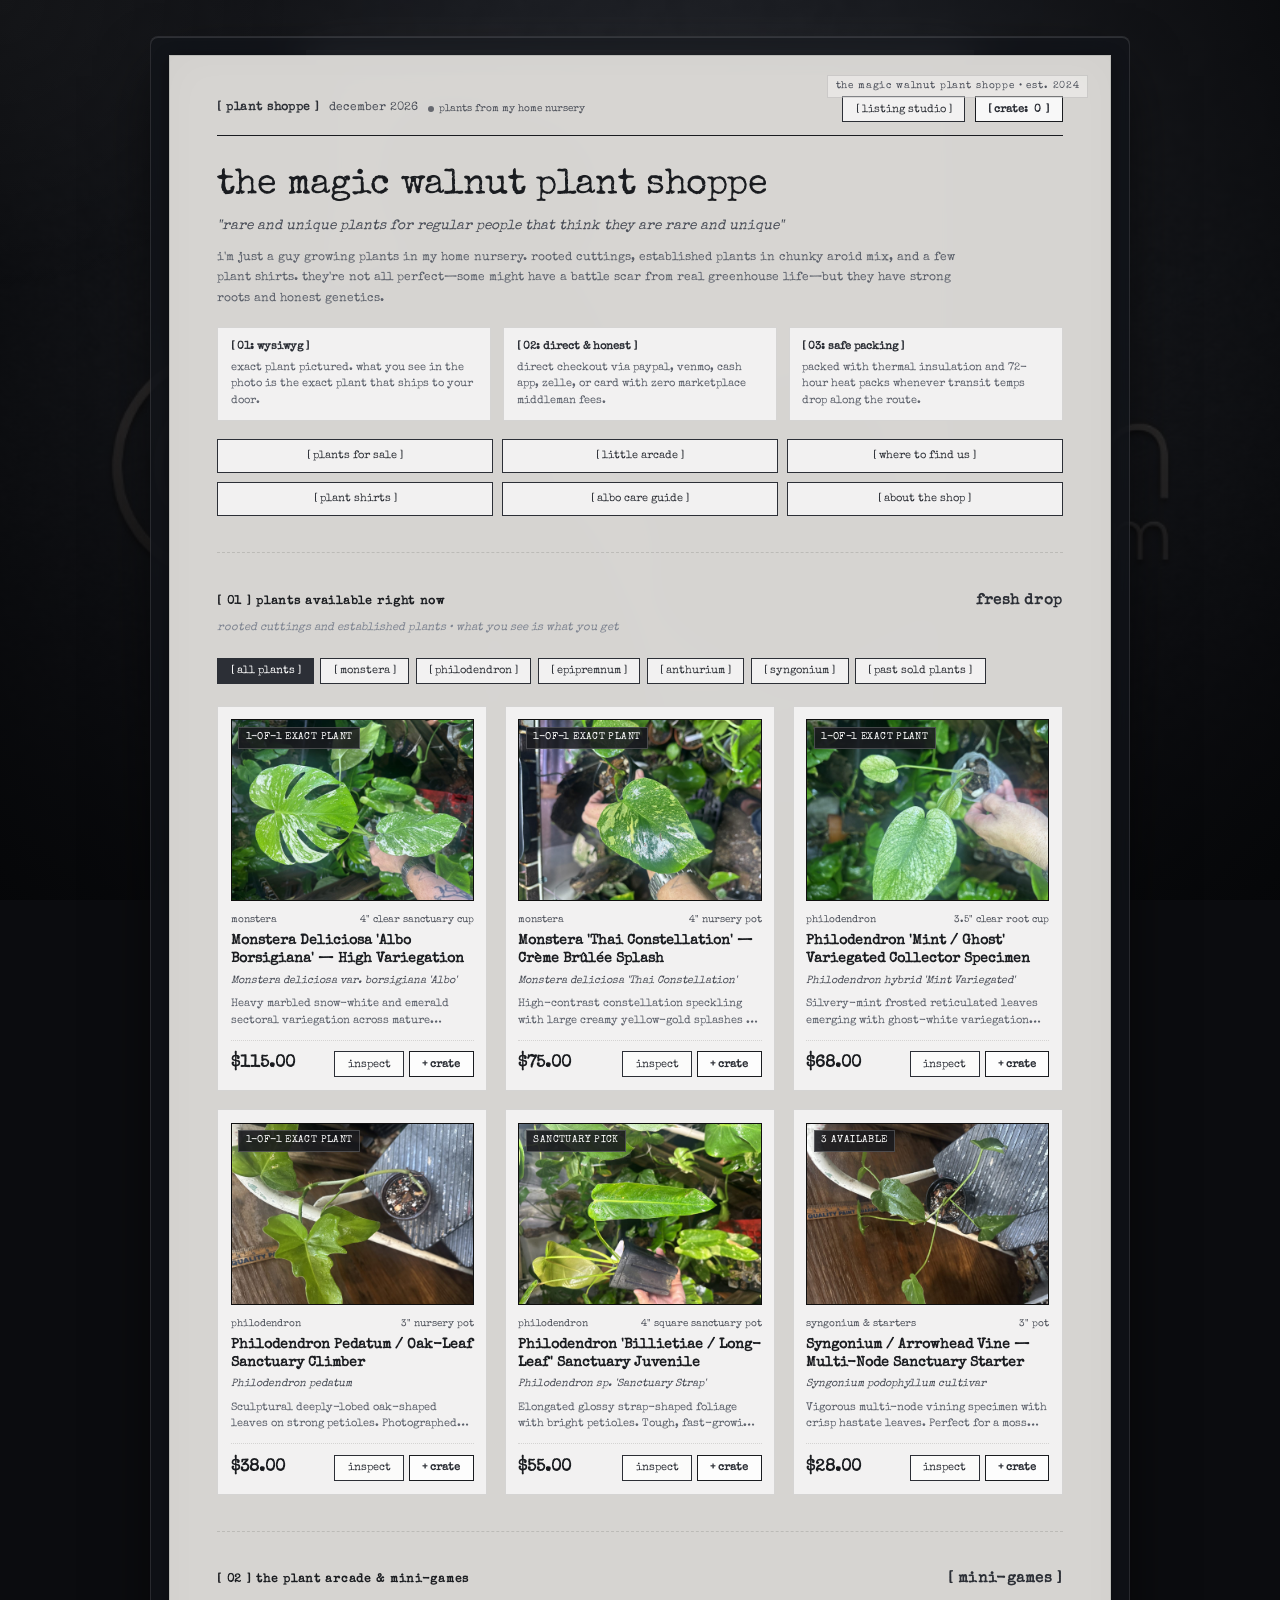
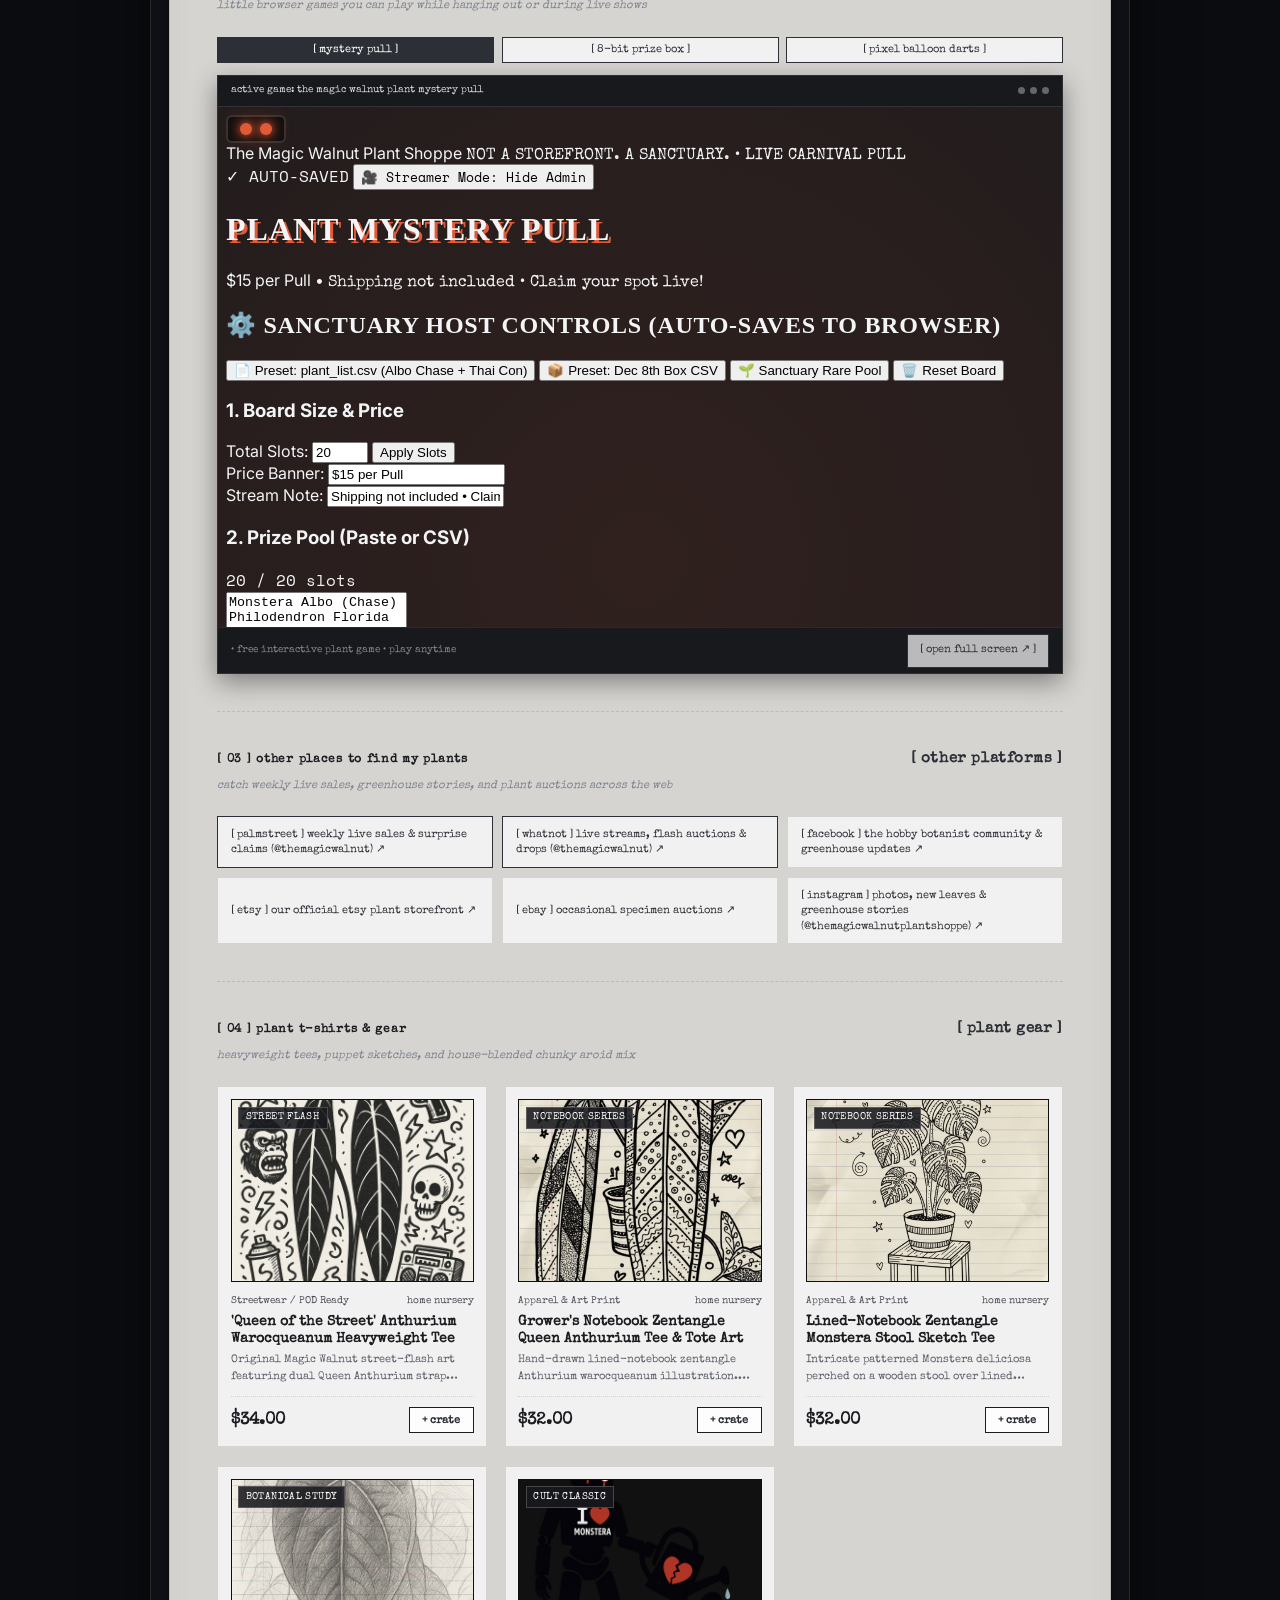
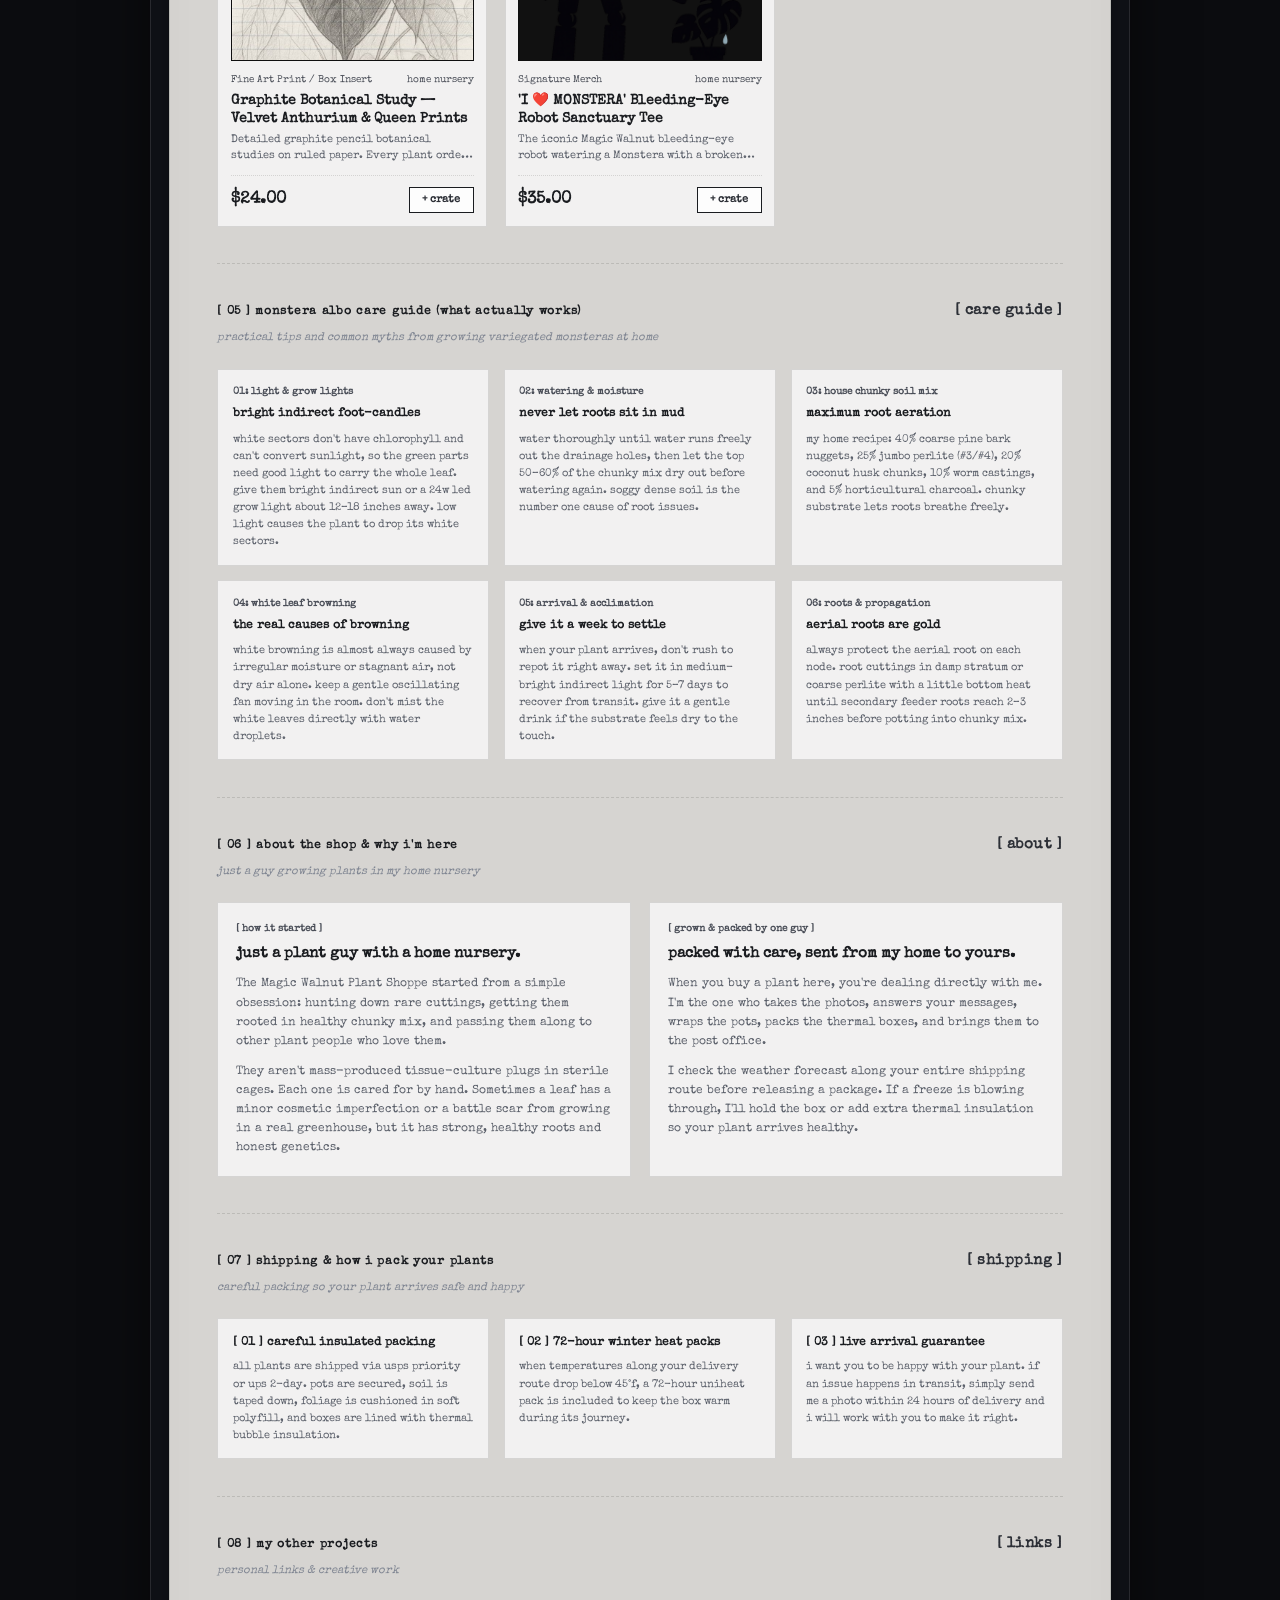
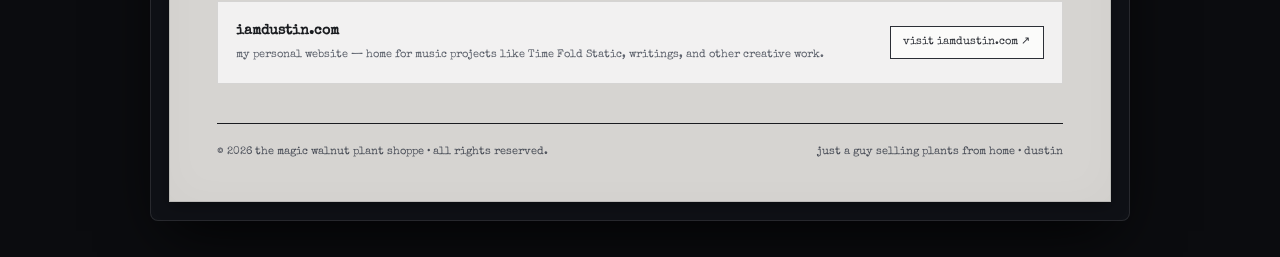
==== commit b652f3a5: "Refine tone: grounded craft nursery style, lowercase typewriter, muted gray palette, translucent pap" ====
--- a/index.html
+++ b/index.html
@@ -3,10 +3,10 @@
 <head>
   <meta charset="UTF-8">
   <meta name="viewport" content="width=device-width, initial-scale=1.0">
-  <title>the magic walnut plant shoppe // sanctuary ledger</title>
-  <meta name="description" content="rare and unique plants for regular people that think they are rare and unique. weekly wysiwyg drops, street-flash apparel, and live stream interactive carnival games.">
-  <meta property="og:title" content="the magic walnut plant shoppe // not a storefront. a sanctuary.">
-  <meta property="og:description" content="rare and unique plants for regular people that think they are rare and unique. weekly wysiwyg drops, authentic greenhouse ledger.">
+  <title>the magic walnut plant shoppe // home plant nursery</title>
+  <meta name="description" content="rare and unique plants for regular people that think they are rare and unique. rooted cuttings and established plants grown by one guy in a home nursery.">
+  <meta property="og:title" content="the magic walnut plant shoppe">
+  <meta property="og:description" content="rare and unique plants for regular people that think they are rare and unique.">
   <meta property="og:type" content="website">
   <meta name="theme-color" content="#0b0c0f">
 
@@ -16,9 +16,9 @@
 
   <link rel="stylesheet" href="css/style.css">
 </head>
-<body>
-
-  <!-- Floating Mascot Background Layer -->
+<body id="top">
+
+  <!-- Floating Mascot Background Layer (Softly visible through translucent sheet) -->
   <div class="floating-bg-logo-wrap" aria-hidden="true">
     <img src="assets/logos/logoRobotWatering.png" alt="" class="floating-bg-logo">
   </div>
@@ -30,24 +30,24 @@
   <div class="glass-viewport">
     <article class="typewriter-sheet">
 
-      <!-- Red Street Graffiti Tag Corner -->
-      <div class="graffiti-tag-corner" aria-hidden="true">THE MAGIC WALNUT&copy;</div>
-
-      <!-- Top Sheet Header & Live Date Bar -->
+      <!-- Hallmark Corner Tag -->
+      <div class="hallmark-tag-corner" aria-hidden="true">the magic walnut plant shoppe &bull; est. 2024</div>
+
+      <!-- Top Sheet Header & Date Bar -->
       <header class="sheet-header">
         <div class="header-left">
-          <span class="stamp-red">[ DISPATCH ]</span>
-          <span id="live-date">OCTOBER 2026</span>
+          <span class="stamp-tag">[ plant shoppe ]</span>
+          <span id="live-date">NOVEMBER 2026</span>
           <span class="status-indicator">
             <span class="status-dot"></span>
-            <span id="header-status-text">sanctuary batch live // wysiwyg</span>
+            <span id="header-status-text">plants from my home nursery</span>
           </span>
         </div>
         <div class="header-right">
-          <button id="open-admin-btn" class="btn-type text-xs" title="Sanctuary Studio / Hermes Drop">
-            [ drop studio ]
+          <button id="open-admin-btn" class="btn-type text-xs" title="Open Plant Listing Assistant">
+            [ listing studio ]
           </button>
-          <button id="open-cart-btn" class="btn-type btn-crate" title="Open Sanctuary Crate">
+          <button id="open-cart-btn" class="btn-type btn-crate" title="Open Crate">
             <span>[ crate:</span>
             <span id="cart-count-badge">0</span>
             <span>]</span>
@@ -55,63 +55,64 @@
         </div>
       </header>
 
-      <!-- Hero Dispatch Section -->
+      <!-- Hero Section (Warm, Grounded, Authentic) -->
       <section class="hero-dispatch">
         <h1 class="typed-headline">the magic walnut plant shoppe</h1>
         <p class="typed-slug">
-          "rare and unique plants for regular people that think they are rare and unique _"
+          "rare and unique plants for regular people that think they are rare and unique"
         </p>
-
-        <!-- Balanced 3-Part Trust Pillars -->
+        <p class="typed-intro-p">
+          i'm just a guy growing plants in my home nursery. rooted cuttings, established plants in chunky aroid mix, and a few plant shirts. they're not all perfect—some might have a battle scar from real greenhouse life—but they have strong roots and honest genetics.
+        </p>
+
+        <!-- Balanced 3-Part Trust Pillars in Muted Grays -->
         <div class="trust-grid">
           <div class="trust-pill">
-            <span class="dot-green"></span>
-            <strong>[ 01 ] 100% WYSIWYG</strong>
-            <p>exact specimen in photo is the exact root-established plant arriving at your door.</p>
+            <strong>[ 01: wysiwyg ]</strong>
+            <p>exact plant pictured. what you see in the photo is the exact plant that ships to your door.</p>
           </div>
           <div class="trust-pill">
-            <span class="dot-amber"></span>
-            <strong>[ 02 ] $0 BS DIRECT</strong>
-            <p>transparent direct payments via PayPal, Venmo, Cash App, Zelle or Stripe with no marketplace fees.</p>
+            <strong>[ 02: direct &amp; honest ]</strong>
+            <p>direct checkout via paypal, venmo, cash app, zelle, or card with zero marketplace middleman fees.</p>
           </div>
           <div class="trust-pill">
-            <span class="dot-red"></span>
-            <strong>[ 03 ] THERMAL TRANSIT</strong>
-            <p>packed in custom heavy-duty insulated corrugated boxes with 72-hour UniHeat packs when required.</p>
+            <strong>[ 03: safe packing ]</strong>
+            <p>packed with thermal insulation and 72-hour heat packs whenever transit temps drop along the route.</p>
           </div>
         </div>
 
         <!-- Balanced 6-Section Quick Jump Navigation Grid -->
         <div class="hero-actions-grid">
-          <a href="#shoppe" class="btn-type">[ 01: specimens ]</a>
-          <a href="#arcade" class="btn-type">[ 02: arcade ]</a>
-          <a href="#streams" class="btn-type">[ 03: live streams ]</a>
-          <a href="#merch" class="btn-type">[ 04: apparel ]</a>
-          <a href="#care" class="btn-type">[ 05: albo field guide ]</a>
-          <a href="#about" class="btn-type">[ 06: sanctuary ledger ]</a>
+          <a href="#shoppe" class="btn-type">[ plants for sale ]</a>
+          <a href="#arcade" class="btn-type">[ little arcade ]</a>
+          <a href="#streams" class="btn-type">[ where to find us ]</a>
+          <a href="#merch" class="btn-type">[ plant shirts ]</a>
+          <a href="#care" class="btn-type">[ albo care guide ]</a>
+          <a href="#about" class="btn-type">[ about the shop ]</a>
         </div>
       </section>
 
       <hr class="type-divider">
 
-      <!-- Section 01: Weekly Specimen Drop // WYSIWYG -->
+      <!-- Section 01: Plants Available Right Now -->
       <section id="shoppe">
         <div class="section-header-row">
           <div>
-            <span class="section-label">[ 01 ] WEEKLY SPECIMEN DROP // WYSIWYG</span>
-            <span class="section-subnote">1-of-1 authentic rooted plants &bull; what you see is what you get</span>
-          </div>
-          <span class="stamp-red" id="batch-title-tag">BATCH #08-20</span>
-        </div>
-
-        <!-- Balanced 6-Button Category Filter Bar -->
+            <span class="section-label">[ 01 ] plants available right now</span>
+            <span class="section-subnote">rooted cuttings and established plants &bull; what you see is what you get</span>
+          </div>
+          <span class="stamp-tag" id="batch-title-tag">fresh drop</span>
+        </div>
+
+        <!-- Balanced Category Filter Bar with Past Sold Plants Archive Option -->
         <div class="filter-bar" id="category-filters">
-          <button class="btn-type active" data-cat="ALL">[ all specimens ]</button>
+          <button class="btn-type active" data-cat="ALL">[ all plants ]</button>
           <button class="btn-type" data-cat="Monstera">[ monstera ]</button>
           <button class="btn-type" data-cat="Philodendron">[ philodendron ]</button>
           <button class="btn-type" data-cat="Epipremnum">[ epipremnum ]</button>
           <button class="btn-type" data-cat="Anthurium">[ anthurium ]</button>
           <button class="btn-type" data-cat="Syngonium">[ syngonium ]</button>
+          <button class="btn-type" data-cat="SOLD">[ past sold plants ]</button>
         </div>
 
         <!-- Dynamic 3-Column Specimen Grid -->
@@ -122,89 +123,86 @@
 
       <hr class="type-divider">
 
-      <!-- Section 02: Live Carnival Arcade // Stream Interactive -->
+      <!-- Section 02: The Plant Arcade & Mini-Games -->
       <section id="arcade">
         <div class="section-header-row">
           <div>
-            <span class="section-label">[ 02 ] THE LIVE CARNIVAL ARCADE // STREAM INTERACTIVE</span>
-            <span class="section-subnote">custom arcade cabinets &bull; play live during palmstreet &amp; whatnot shows</span>
-          </div>
-          <span class="stamp-red">[ 8-BIT LIVE ]</span>
+            <span class="section-label">[ 02 ] the plant arcade &amp; mini-games</span>
+            <span class="section-subnote">little browser games you can play while hanging out or during live shows</span>
+          </div>
+          <span class="stamp-tag">[ mini-games ]</span>
         </div>
 
         <!-- Balanced 3-Cabinet Game Selector Tabs -->
         <div class="game-tabs-grid">
-          <button id="tab-game-pull" class="btn-type active">[ game 01: mystery pull ]</button>
-          <button id="tab-game-box" class="btn-type">[ game 02: 8-bit prize box ]</button>
-          <button id="tab-game-darts" class="btn-type">[ game 03: pixel balloon darts ]</button>
+          <button id="tab-game-pull" class="btn-type active">[ mystery pull ]</button>
+          <button id="tab-game-box" class="btn-type">[ 8-bit prize box ]</button>
+          <button id="tab-game-darts" class="btn-type">[ pixel balloon darts ]</button>
         </div>
 
         <div class="arcade-cabinet-frame">
           <div class="arcade-screen-header">
-            <span id="current-game-title">ACTIVE CABINET: THE MAGIC WALNUT PLANT MYSTERY PULL</span>
+            <span id="current-game-title">active game: the magic walnut plant mystery pull</span>
             <div class="arcade-screen-dots">
-              <span class="dot-red"></span>
-              <span class="dot-amber"></span>
-              <span class="dot-green"></span>
+              <span class="dot-gray"></span>
+              <span class="dot-gray"></span>
+              <span class="dot-gray"></span>
             </div>
           </div>
           <div class="arcade-iframe-wrap">
-            <iframe id="arcade-iframe" src="google-sites-embeds/mystery-pull-embed.html" title="Sanctuary Carnival Arcade" loading="lazy"></iframe>
+            <iframe id="arcade-iframe" src="google-sites-embeds/mystery-pull-embed.html" title="Plant Arcade" loading="lazy"></iframe>
           </div>
           <div class="arcade-footer-bar">
-            <span>&bull; stream interactive &bull; claims logged directly in ledger</span>
-            <a id="arcade-fullscreen-link" href="google-sites-embeds/mystery-pull-embed.html" target="_blank" class="manifest-link">[ open full cabinet &nearr; ]</a>
+            <span>&bull; free interactive plant game &bull; play anytime</span>
+            <a id="arcade-fullscreen-link" href="google-sites-embeds/mystery-pull-embed.html" target="_blank" class="btn-type text-xs">[ open full screen &nearr; ]</a>
           </div>
         </div>
       </section>
 
       <hr class="type-divider">
 
-      <!-- Section 03: Live Streams & Outbound Sanctuary Channels (Balanced 3x2 Grid) -->
+      <!-- Section 03: Other Places to Find My Plants (Balanced 3x2 Grid) -->
       <section id="streams">
         <div class="section-header-row">
           <div>
-            <span class="section-label">[ 03 ] LIVE STREAMS &amp; SANCTUARY OUTPOSTS</span>
-            <span class="section-subnote">watch weekly live unboxings, claims, plant games, and auctions</span>
-          </div>
-          <span class="stamp-red">[ BROADCASTS ]</span>
+            <span class="section-label">[ 03 ] other places to find my plants</span>
+            <span class="section-subnote">catch weekly live sales, greenhouse stories, and plant auctions across the web</span>
+          </div>
+          <span class="stamp-tag">[ other platforms ]</span>
         </div>
 
         <div class="streams-grid">
           <a href="https://palmstreet.app/u/themagicwalnut?pr=gPBMNjrm" target="_blank" rel="noopener noreferrer" class="stream-pill featured">
-            <span class="dot-green"></span>
-            <span>[ 01 ] Palmstreet Live (@themagicwalnut) &nearr;</span>
+            <span>[ palmstreet ] weekly live sales &amp; surprise claims (@themagicwalnut) &nearr;</span>
           </a>
           <a href="https://www.whatnot.com/s/CDDTW1SX" target="_blank" rel="noopener noreferrer" class="stream-pill featured">
-            <span class="dot-amber"></span>
-            <span>[ 02 ] Whatnot Live (@themagicwalnut) &nearr;</span>
+            <span>[ whatnot ] live streams, flash auctions &amp; drops (@themagicwalnut) &nearr;</span>
           </a>
           <a href="https://www.facebook.com/groups/thehobbybotanist" target="_blank" rel="noopener noreferrer" class="stream-pill">
-            <span class="dot-red"></span>
-            <span>[ 03 ] Facebook Sanctuary Community &nearr;</span>
+            <span>[ facebook ] the hobby botanist community &amp; greenhouse updates &nearr;</span>
           </a>
           <a href="https://www.etsy.com/shop/TheMagicWalnutCo" target="_blank" rel="noopener noreferrer" class="stream-pill">
-            <span>[ 04 ] Etsy Official Vault &nearr;</span>
+            <span>[ etsy ] our official etsy plant storefront &nearr;</span>
           </a>
           <a href="https://www.ebay.com/usr/themagicwalnutplantshoppe" target="_blank" rel="noopener noreferrer" class="stream-pill">
-            <span>[ 05 ] eBay Specimen Auctions &nearr;</span>
+            <span>[ ebay ] occasional specimen auctions &nearr;</span>
           </a>
           <a href="https://www.instagram.com/themagicwalnutplantshoppe" target="_blank" rel="noopener noreferrer" class="stream-pill">
-            <span>[ 06 ] Instagram Greenhouse Drops &nearr;</span>
+            <span>[ instagram ] photos, new leaves &amp; greenhouse stories (@themagicwalnutplantshoppe) &nearr;</span>
           </a>
         </div>
       </section>
 
       <hr class="type-divider">
 
-      <!-- Section 04: Street-Flash Merch & Botanical Art -->
+      <!-- Section 04: Plant T-Shirts & Gear -->
       <section id="merch">
         <div class="section-header-row">
           <div>
-            <span class="section-label">[ 04 ] STREET-FLASH APPAREL &amp; GROWER SKETCHES</span>
-            <span class="section-subnote">limited batch botanical wear &bull; hand-screened heavy cotton</span>
-          </div>
-          <span class="stamp-red">[ FIELD WEAR ]</span>
+            <span class="section-label">[ 04 ] plant t-shirts &amp; gear</span>
+            <span class="section-subnote">heavyweight tees, puppet sketches, and house-blended chunky aroid mix</span>
+          </div>
+          <span class="stamp-tag">[ plant gear ]</span>
         </div>
 
         <div class="specimen-grid" id="merch-grid">
@@ -214,82 +212,82 @@
 
       <hr class="type-divider">
 
-      <!-- Section 05: Monstera Albo Field Manual (Balanced 6-Part Care Grid) -->
+      <!-- Section 05: Monstera Albo Care Guide (What Actually Works) (Balanced 6-Part Grid) -->
       <section id="care">
         <div class="section-header-row">
           <div>
-            <span class="section-label">[ 05 ] MONSTERA ALBO FIELD MANUAL</span>
-            <span class="section-subnote">grower notes &bull; no fluff, just what keeps variegation pristine</span>
-          </div>
-          <span class="stamp-red">[ CULTIVATION ]</span>
+            <span class="section-label">[ 05 ] monstera albo care guide (what actually works)</span>
+            <span class="section-subnote">practical tips and common myths from growing variegated monsteras at home</span>
+          </div>
+          <span class="stamp-tag">[ care guide ]</span>
         </div>
 
         <div class="care-grid">
           <div class="care-card">
-            <div class="care-step">[ 01: lighting ]</div>
-            <h4>Bright Indirect Foot-Candles</h4>
-            <p>Variegated white sectors contain zero chlorophyll and cannot convert light. Give them 400&ndash;800 foot candles of indirect sun or a 24W Sansi LED 12" away. Low light causes white tissue to brown off.</p>
+            <div class="care-step">01: light &amp; grow lights</div>
+            <h4>bright indirect foot-candles</h4>
+            <p>white sectors don't have chlorophyll and can't convert sunlight, so the green parts need good light to carry the whole leaf. give them bright indirect sun or a 24w led grow light about 12&ndash;18 inches away. low light causes the plant to drop its white sectors.</p>
           </div>
           <div class="care-card">
-            <div class="care-step">[ 02: hydration ]</div>
-            <h4>Chunky Substrate Cycle</h4>
-            <p>Never keep your Albo sitting in wet muck. Water thoroughly until water drains freely through the pot bottom, then allow top 50&ndash;60% of the chunky mix to dry before watering again.</p>
+            <div class="care-step">02: watering &amp; moisture</div>
+            <h4>never let roots sit in mud</h4>
+            <p>water thoroughly until water runs freely out the drainage holes, then let the top 50&ndash;60% of the chunky mix dry out before watering again. soggy dense soil is the number one cause of root issues.</p>
           </div>
           <div class="care-card">
-            <div class="care-step">[ 03: soil recipe ]</div>
-            <h4>Sanctuary Aroid Mix</h4>
-            <p>Our mix: 40% coarse pine bark nuggets, 25% chunky perlite (#3/#4), 20% coconut husk chunks, 10% worm castings, 5% horticultural charcoal. Roots breathe freely with maximum aeration.</p>
+            <div class="care-step">03: house chunky soil mix</div>
+            <h4>maximum root aeration</h4>
+            <p>my home recipe: 40% coarse pine bark nuggets, 25% jumbo perlite (#3/#4), 20% coconut husk chunks, 10% worm castings, and 5% horticultural charcoal. chunky substrate lets roots breathe freely.</p>
           </div>
           <div class="care-card">
-            <div class="care-step">[ 04: browning ]</div>
-            <h4>White Tissue Preservation</h4>
-            <p>White browning is almost always caused by uneven root moisture or lack of airflow. Maintain 50&ndash;65% ambient humidity with a small oscillating fan. Do not mist the white leaves directly.</p>
+            <div class="care-step">04: white leaf browning</div>
+            <h4>the real causes of browning</h4>
+            <p>white browning is almost always caused by irregular moisture or stagnant air, not dry air alone. keep a gentle oscillating fan moving in the room. don't mist the white leaves directly with water droplets.</p>
           </div>
           <div class="care-card">
-            <div class="care-step">[ 05: acclimation ]</div>
-            <h4>Arrival Protocol</h4>
-            <p>Upon unboxing, do not repot immediately. Place the specimen in medium ambient light for 7 days. Give it a gentle drink if the moss or substrate feels dry to the touch.</p>
+            <div class="care-step">05: arrival &amp; acclimation</div>
+            <h4>give it a week to settle</h4>
+            <p>when your plant arrives, don't rush to repot it right away. set it in medium-bright indirect light for 5&ndash;7 days to recover from transit. give it a gentle drink if the substrate feels dry to the touch.</p>
           </div>
           <div class="care-card">
-            <div class="care-step">[ 06: propagation ]</div>
-            <h4>Node &amp; Aerial Root Care</h4>
-            <p>Always preserve the aerial root on each node. Root in damp stratum or perlite/chunky moss with gentle bottom heat until secondary feeder roots reach 2&ndash;3 inches.</p>
+            <div class="care-step">06: roots &amp; propagation</div>
+            <h4>aerial roots are gold</h4>
+            <p>always protect the aerial root on each node. root cuttings in damp stratum or coarse perlite with a little bottom heat until secondary feeder roots reach 2&ndash;3 inches before potting into chunky mix.</p>
           </div>
         </div>
       </section>
 
       <hr class="type-divider">
 
-      <!-- Section 06: Behind The Sanctuary (Dustin's Ledger) -->
+      <!-- Section 06: About The Shop & Why I'm Here -->
       <section id="about">
         <div class="section-header-row">
           <div>
-            <span class="section-label">[ 06 ] BEHIND THE SANCTUARY // DUSTIN'S LEDGER</span>
-            <span class="section-subnote">independent greenhouse &bull; rooted with intention</span>
-          </div>
-          <span class="stamp-red">[ ARCHIVE ]</span>
+            <span class="section-label">[ 06 ] about the shop &amp; why i'm here</span>
+            <span class="section-subnote">just a guy growing plants in my home nursery</span>
+          </div>
+          <span class="stamp-tag">[ about ]</span>
         </div>
 
         <div class="about-grid">
           <div class="about-card">
-            <span class="card-tag">[ THE SANCTUARY ORIGIN ]</span>
-            <h3 class="about-heading">Not a commercial nursery. A living sanctuary.</h3>
+            <span class="card-tag">[ how it started ]</span>
+            <h3 class="about-heading">just a plant guy with a home nursery.</h3>
             <p class="about-p">
-              The Magic Walnut Plant Shoppe started from a simple obsession: growing exceptional, highly-variegated tropicals without the sterile commercial markup or deceptive photos.
+              The Magic Walnut Plant Shoppe started from a simple obsession: hunting down rare cuttings, getting them rooted in healthy chunky mix, and passing them along to other plant people who love them.
             </p>
             <p class="about-p">
-              Every specimen in our drops is nurtured individually. We don't ship bare-root tissue-culture plugs and call them established plants. Every single cutting has hardened off, rooted deeply in our custom chunky aroid mix, and grown its own new growth point before being offered.
+              They aren't mass-produced tissue-culture plugs in sterile cages. Each one is cared for by hand. Sometimes a leaf has a minor cosmetic imperfection or a battle scar from growing in a real greenhouse, but it has strong, healthy roots and honest genetics.
             </p>
           </div>
 
           <div class="about-card">
-            <span class="card-tag">[ THE ONE-MAN SHOW DISCLAIMER ]</span>
-            <h3 class="about-heading">Grown, packed, &amp; shipped by one human.</h3>
+            <span class="card-tag">[ grown &amp; packed by one guy ]</span>
+            <h3 class="about-heading">packed with care, sent from my home to yours.</h3>
             <p class="about-p">
-              When you purchase a plant here, you're not dealing with an anonymous third-party warehouse or automated drop-shipper. Every plant is packed by hand, insulated with thermal foil, and cushioned with fiberfill by Dustin.
+              When you buy a plant here, you're dealing directly with me. I'm the one who takes the photos, answers your messages, wraps the pots, packs the thermal boxes, and brings them to the post office.
             </p>
             <p class="about-p">
-              If a cold front blows through your delivery route, we monitor the weather before releasing the box. We hold packages for ideal transit windows so your rare specimen arrives alive, lush, and unblemished.
+              I check the weather forecast along your entire shipping route before releasing a package. If a freeze is blowing through, I'll hold the box or add extra thermal insulation so your plant arrives healthy.
             </p>
           </div>
         </div>
@@ -297,88 +295,79 @@
 
       <hr class="type-divider">
 
-      <!-- Section 07: Transit Protocol & Direct Policies (Balanced in 3s) -->
+      <!-- Section 07: Shipping & How I Pack Your Plants (Balanced in 3s) -->
       <section id="shipping">
         <div class="section-header-row">
           <div>
-            <span class="section-label">[ 07 ] TRANSIT PROTOCOL &amp; POLICIES</span>
-            <span class="section-subnote">safe winter delivery &bull; nationwide transit logistics</span>
-          </div>
-          <span class="stamp-red">[ LOGISTICS ]</span>
+            <span class="section-label">[ 07 ] shipping &amp; how i pack your plants</span>
+            <span class="section-subnote">careful packing so your plant arrives safe and happy</span>
+          </div>
+          <span class="stamp-tag">[ shipping ]</span>
         </div>
 
         <div class="policy-grid">
           <div class="policy-card">
-            <span class="dot-green"></span>
-            <strong>[ 01 ] PIRATE SHIP EXPRESS</strong>
-            <p>All crates ship via USPS Priority or UPS 2-Day with discounted commercial rates through Pirate Ship. Full tracking dispatched to your email immediately upon label creation.</p>
+            <strong>[ 01 ] careful insulated packing</strong>
+            <p>all plants are shipped via usps priority or ups 2-day. pots are secured, soil is taped down, foliage is cushioned in soft polyfill, and boxes are lined with thermal bubble insulation.</p>
           </div>
           <div class="policy-card">
-            <span class="dot-amber"></span>
-            <strong>[ 02 ] WINTER HEAT PACKS</strong>
-            <p>If your local overnight temperature dips below 45&deg;F, we activate a 72-hour UniHeat shipping pack and line the box interior with double-walled thermal bubble foil.</p>
+            <strong>[ 02 ] 72-hour winter heat packs</strong>
+            <p>when temperatures along your delivery route drop below 45&deg;f, a 72-hour uniheat pack is included to keep the box warm during its journey.</p>
           </div>
           <div class="policy-card">
-            <span class="dot-red"></span>
-            <strong>[ 03 ] LIVE ARRIVAL COMMITMENT</strong>
-            <p>We guarantee healthy arrival. In the rare event of transit damage or delay, snap clear photos of the box and specimen within 6 hours of delivery, and we will make it right.</p>
+            <strong>[ 03 ] live arrival guarantee</strong>
+            <p>i want you to be happy with your plant. if an issue happens in transit, simply send me a photo within 24 hours of delivery and i will work with you to make it right.</p>
           </div>
         </div>
       </section>
 
       <hr class="type-divider">
 
-      <!-- Section 08: Elsewhere // iamdustin.com Network -->
+      <!-- Section 08: Personal Projects (Clean, Understated Link) -->
       <section id="elsewhere">
         <div class="section-header-row">
           <div>
-            <span class="section-label">[ 08 ] ELSEWHERE // IAMDUSTIN.COM NETWORK</span>
-            <span class="section-subnote">connected creative universe &bull; sound, code, and sanctuaries</span>
-          </div>
-          <span class="stamp-red">[ NETWORK ]</span>
-        </div>
-
-        <ul class="manifest-list">
-          <li>
-            <a href="https://iamdustin.com" target="_blank" rel="noopener noreferrer" class="manifest-link">
-              <span>iamdustin.com</span>
-              <span class="manifest-desc">// main creative dispatch, sound archives &amp; translation diary &nearr;</span>
-            </a>
-          </li>
-          <li>
-            <a href="https://fuckwhattheytoldyou.com" target="_blank" rel="noopener noreferrer" class="manifest-link">
-              <span>fuckwhattheytoldyou.com</span>
-              <span class="manifest-desc">// streetwear, philosophical essays &amp; unfiltered artifacts &nearr;</span>
-            </a>
-          </li>
-          <li>
-            <a href="https://suno.com/@timefoldstatic" target="_blank" rel="noopener noreferrer" class="manifest-link">
-              <span>time fold static</span>
-              <span class="manifest-desc">// experimental sonic broadcasts &amp; audio transmissions &nearr;</span>
-            </a>
-          </li>
-        </ul>
+            <span class="section-label">[ 08 ] my other projects</span>
+            <span class="section-subnote">personal links &amp; creative work</span>
+          </div>
+          <span class="stamp-tag">[ links ]</span>
+        </div>
+
+        <div class="personal-link-box">
+          <div class="personal-link-left">
+            <strong>iamdustin.com</strong>
+            <p>my personal website &mdash; home for music projects like Time Fold Static, writings, and other creative work.</p>
+          </div>
+          <a href="https://iamdustin.com" target="_blank" rel="noopener noreferrer" class="btn-type">
+            visit iamdustin.com &nearr;
+          </a>
+        </div>
       </section>
 
       <!-- Footer -->
       <footer class="sheet-footer">
-        <p>&copy; <span id="footer-year">2026</span> THE MAGIC WALNUT PLANT SHOPPE &bull; ALL RIGHTS RESERVED.</p>
+        <p>&copy; <span id="footer-year">2026</span> the magic walnut plant shoppe &bull; all rights reserved.</p>
         <p class="footer-sub">
-          "rare and unique plants for regular people that think they are rare and unique" &bull; DUSTIN / INDEPENDENT SANCTUARY
+          just a guy selling plants from home &bull; dustin
         </p>
       </footer>
 
     </article>
   </div>
 
+  <!-- Floating Scroll To Top Button (Arrow) -->
+  <a href="#top" id="scroll-to-top" class="scroll-to-top-btn" title="Back to top">
+    <span>&uarr; top</span>
+  </a>
+
   <!-- ========================================================================
-       MODAL 01: SPECIMEN MULTI-ANGLE INSPECTION MODAL
+       MODAL 01: SPECIMEN INSPECTION MODAL
        ======================================================================== -->
   <div id="specimen-modal" class="modal-backdrop hidden" role="dialog" aria-modal="true">
     <div class="typewriter-modal-sheet">
       <div class="modal-header">
         <div>
-          <span class="stamp-red">[ SPECIMEN DOSSIER ]</span>
+          <span class="stamp-tag">[ plant details ]</span>
           <h2 id="modal-plant-name" class="modal-title">Specimen Name</h2>
           <span id="modal-plant-botanical" class="modal-sub">Botanical classification</span>
         </div>
@@ -396,24 +385,24 @@
         <div class="modal-details-col">
           <div class="dossier-spec-box">
             <div class="spec-row">
-              <span class="spec-label">TYPE:</span>
-              <span id="modal-plant-type" class="spec-val">100% WYSIWYG</span>
+              <span class="spec-label">type:</span>
+              <span id="modal-plant-type" class="spec-val">wysiwyg</span>
             </div>
             <div class="spec-row">
-              <span class="spec-label">CATEGORY:</span>
-              <span id="modal-plant-category" class="spec-val">Monstera</span>
+              <span class="spec-label">category:</span>
+              <span id="modal-plant-category" class="spec-val">monstera</span>
             </div>
             <div class="spec-row">
-              <span class="spec-label">POT SIZE:</span>
-              <span id="modal-plant-pot" class="spec-val">4" Chunky Mix</span>
+              <span class="spec-label">pot size:</span>
+              <span id="modal-plant-pot" class="spec-val">4" chunky mix</span>
             </div>
             <div class="spec-row">
-              <span class="spec-label">ROOT STATUS:</span>
-              <span id="modal-plant-roots" class="spec-val">Fully Established</span>
+              <span class="spec-label">root status:</span>
+              <span id="modal-plant-roots" class="spec-val">established in mix</span>
             </div>
             <div class="spec-row">
-              <span class="spec-label">LIGHTING:</span>
-              <span id="modal-plant-light" class="spec-val">Bright Indirect</span>
+              <span class="spec-label">lighting:</span>
+              <span id="modal-plant-light" class="spec-val">bright indirect</span>
             </div>
           </div>
 
@@ -421,11 +410,11 @@
 
           <div class="modal-action-bar">
             <div>
-              <span class="spec-label">PRICE:</span>
+              <span class="spec-label">price:</span>
               <span id="modal-plant-price" class="modal-price-val">$0</span>
             </div>
             <button id="modal-add-to-cart-btn" class="btn-type btn-crate">
-              [ + claim this plant ]
+              [ + add to crate ]
             </button>
           </div>
         </div>
@@ -434,14 +423,14 @@
   </div>
 
   <!-- ========================================================================
-       MODAL 02: SHOPPING CRATE DRAWER (Direct $0 Fee Checkout)
+       MODAL 02: SHOPPING CRATE DRAWER (Direct Checkout & Contact Info)
        ======================================================================== -->
   <div id="cart-drawer-overlay" class="drawer-overlay hidden">
     <div id="cart-drawer" class="cart-drawer-panel">
       <div class="drawer-header">
         <div>
-          <span class="stamp-red">[ SANCTUARY CRATE ]</span>
-          <h3 class="drawer-title">your reserved specimens</h3>
+          <span class="stamp-tag">[ shopping crate ]</span>
+          <h3 class="drawer-title">your selected plants</h3>
         </div>
         <button id="close-cart-btn" class="btn-type">[ close &times; ]</button>
       </div>
@@ -455,11 +444,11 @@
       <div class="drawer-footer">
         <!-- Shipping Method Selector -->
         <div class="checkout-row">
-          <label for="shipping-method-select" class="spec-label">DELIVERY METHOD:</label>
+          <label for="shipping-method-select" class="spec-label">shipping method:</label>
           <select id="shipping-method-select" class="input-type">
             <option value="standard">USPS Priority / UPS 2-Day ($14.00)</option>
             <option value="express">Express Overnight Shipping ($24.00)</option>
-            <option value="local">Local Sanctuary Pickup ($0.00)</option>
+            <option value="local">Local Pickup ($0.00)</option>
           </select>
         </div>
 
@@ -477,27 +466,31 @@
             <span id="cart-subtotal-val">$0.00</span>
           </div>
           <div class="total-line">
-            <span>Transit / Handling:</span>
+            <span>Shipping:</span>
             <span id="cart-shipping-val">$14.00</span>
           </div>
           <div class="total-line total-grand">
-            <span>Total Sanctuary Invoice:</span>
-            <span id="cart-total-val" class="stamp-red">$14.00</span>
-          </div>
-        </div>
-
-        <!-- Direct Customer Info Fields -->
+            <span>Total:</span>
+            <span id="cart-total-val">$14.00</span>
+          </div>
+        </div>
+
+        <!-- Direct Customer Info Fields (With Required Phone & Email) -->
         <div class="customer-info-grid">
-          <input type="text" id="cust-name" class="input-type" placeholder="Your Name" required>
-          <input type="email" id="cust-email" class="input-type" placeholder="Your Email (for tracking)" required>
-          <input type="text" id="cust-address" class="input-type" placeholder="Shipping Address (Street, City, State, ZIP)">
-          <textarea id="cust-notes" class="input-type" rows="2" placeholder="Special delivery notes or handle (Palmstreet/IG)..."></textarea>
-        </div>
+          <input type="text" id="cust-name" class="input-type" placeholder="your name *" required>
+          <input type="email" id="cust-email" class="input-type" placeholder="your email (for tracking) *" required>
+          <input type="tel" id="cust-phone" class="input-type field-full" placeholder="your phone number (for shipping weather updates / texts) *" required>
+          <input type="text" id="cust-address" class="input-type field-full" placeholder="shipping address (street, city, state, zip)">
+          <textarea id="cust-notes" class="input-type field-full" rows="2" placeholder="special notes or social handle (palmstreet / ig / facebook)..."></textarea>
+        </div>
+        <p style="font-size:0.72rem; color:var(--ink-slate); line-height:1.4; margin-top:-0.2rem;">
+          * i ask for your phone and email so i can reach out directly if there are any weather delays, cold snaps, or questions about your plant before shipping.
+        </p>
 
         <!-- Checkout Buttons -->
         <div class="checkout-actions">
           <button id="generate-order-btn" class="btn-type btn-crate w-full">
-            [ complete direct checkout &nearr; ]
+            [ reserve order &amp; see payment options &nearr; ]
           </button>
         </div>
       </div>
@@ -511,46 +504,50 @@
     <div class="typewriter-modal-sheet">
       <div class="modal-header">
         <div>
-          <span class="stamp-red">[ INVOICE DISPATCH ]</span>
-          <h2 class="modal-title">Order Reservation Complete</h2>
+          <span class="stamp-tag">[ order reservation ]</span>
+          <h2 class="modal-title">plant reservation complete</h2>
           <span id="invoice-order-id" class="modal-sub">MW-ORDER-XXXX</span>
         </div>
         <button id="close-invoice-modal" class="btn-type">[ close &times; ]</button>
       </div>
 
       <div class="invoice-body">
-        <p class="mb-3">
-          Your specimens have been temporarily reserved! Because this is a direct, zero-fee sanctuary, you can send the exact balance via your preferred payment network below.
+        <p class="mb-3" style="font-size:0.82rem; line-height:1.6; color:var(--ink-charcoal);">
+          your plant has been reserved! because i sell directly with zero middleman fees, you can send payment through whichever platform is easiest for you below. once received, i will pack your plant with care and send tracking to your phone/email.
         </p>
 
         <div class="invoice-summary-box">
           <div class="spec-row">
-            <span class="spec-label">TOTAL AMOUNT DUE:</span>
-            <strong id="invoice-total-amount" class="stamp-red text-lg">$0.00</strong>
+            <span class="spec-label">total amount due:</span>
+            <strong id="invoice-total-amount" class="text-lg" style="color:var(--ink-black);">$0.00</strong>
           </div>
           <div class="spec-row">
-            <span class="spec-label">CUSTOMER:</span>
+            <span class="spec-label">customer:</span>
             <span id="invoice-cust-name">-</span>
           </div>
           <div class="spec-row">
-            <span class="spec-label">DISPATCH TO:</span>
+            <span class="spec-label">phone:</span>
+            <span id="invoice-cust-phone">-</span>
+          </div>
+          <div class="spec-row">
+            <span class="spec-label">ship to:</span>
             <span id="invoice-cust-address">-</span>
           </div>
         </div>
 
-        <h4 class="mt-4 mb-2 spec-label">[ DIRECT PAYMENT LINKS &amp; HANDLES ]</h4>
+        <h4 class="mt-4 mb-2 spec-label" style="font-size:0.8rem;">[ direct payment options ]</h4>
         <div class="payment-links-grid">
           <a href="https://paypal.me/themagicwalnutplantshoppe" target="_blank" class="btn-type">
-            PayPal: @themagicwalnutplantshoppe &nearr;
+            paypal: @themagicwalnutplantshoppe &nearr;
           </a>
           <a href="https://cash.app/$dartsilver" target="_blank" class="btn-type">
-            Cash App: $dartsilver &nearr;
+            cash app: $dartsilver &nearr;
           </a>
           <div class="btn-type cursor-text">
-            Venmo: @themagicwalnutplantshoppe
+            venmo: @themagicwalnutplantshoppe
           </div>
           <div class="btn-type cursor-text">
-            Zelle: themagicwalnutplantshoppe@gmail.com
+            zelle: themagicwalnutplantshoppe@gmail.com
           </div>
         </div>
 
@@ -558,22 +555,22 @@
           <button id="download-pirate-ship-btn" class="btn-type text-xs">
             [ download pirate ship csv ]
           </button>
-          <span class="text-xs text-gray-500">Order logged &bull; receipt copied to clipboard</span>
+          <span class="text-xs text-gray-500">order logged &bull; i will text/email you when packed</span>
         </div>
       </div>
     </div>
   </div>
 
   <!-- ========================================================================
-       MODAL 04: SANCTUARY STUDIO (Weekly Drop Manager)
+       MODAL 04: PLANT LISTING ASSISTANT (EASY FACEBOOK-STYLE POSTING)
        ======================================================================== -->
   <div id="admin-studio-modal" class="modal-backdrop hidden" role="dialog" aria-modal="true">
     <div class="typewriter-modal-sheet">
       <div class="modal-header">
         <div>
-          <span class="stamp-red">[ SANCTUARY STUDIO ]</span>
-          <h2 class="modal-title">Weekly Drop &amp; Batch Manager</h2>
-          <span class="modal-sub">add new specimens, update photos, or edit announcements</span>
+          <span class="stamp-tag">[ plant listing assistant ]</span>
+          <h2 class="modal-title">post a plant (just like posting to facebook)</h2>
+          <span class="modal-sub">take or drop pictures, name it, set the price, and post immediately</span>
         </div>
         <button id="close-admin-studio" class="btn-type">[ close &times; ]</button>
       </div>
@@ -581,52 +578,60 @@
       <div class="studio-body">
         <div class="studio-form-grid">
           <div>
-            <label class="spec-label">PLANT / SPECIMEN NAME:</label>
-            <input type="text" id="new-plant-name" class="input-type" placeholder="e.g. Monstera Albo Variegata (Top Cut)">
+            <label class="spec-label">plant name:</label>
+            <input type="text" id="new-plant-name" class="input-type" placeholder="e.g. Monstera Albo Top Cutting #4">
           </div>
           <div>
-            <label class="spec-label">PRICE ($ USD):</label>
-            <input type="number" id="new-plant-price" class="input-type" placeholder="185">
+            <label class="spec-label">price ($):</label>
+            <input type="number" id="new-plant-price" class="input-type" placeholder="95">
           </div>
           <div>
-            <label class="spec-label">CATEGORY:</label>
+            <label class="spec-label">category:</label>
             <select id="new-plant-cat" class="input-type">
               <option value="Monstera">Monstera</option>
               <option value="Philodendron">Philodendron</option>
               <option value="Epipremnum">Epipremnum</option>
               <option value="Anthurium">Anthurium</option>
               <option value="Syngonium">Syngonium</option>
+              <option value="Other">Other Aroid / Tropical</option>
             </select>
           </div>
           <div>
-            <label class="spec-label">POT SIZE / MEDIUM:</label>
-            <input type="text" id="new-plant-pot" class="input-type" placeholder="4 inch Chunky Mix">
+            <label class="spec-label">pot size / mix:</label>
+            <input type="text" id="new-plant-pot" class="input-type" placeholder="e.g. 4 inch chunky mix">
           </div>
           <div class="col-span-full">
-            <label class="spec-label">NOTES / DESCRIPTION:</label>
-            <input type="text" id="new-plant-desc" class="input-type" placeholder="Exact plant pictured. High white sector with active aerial root.">
+            <label class="spec-label">grower notes &amp; description:</label>
+            <input type="text" id="new-plant-desc" class="input-type" placeholder="e.g. exact plant pictured. healthy new growth point and aerial root.">
           </div>
           <div class="col-span-full">
-            <label class="spec-label">SPECIMEN PHOTOS (DROP MULTIPLE FILES):</label>
+            <label class="spec-label">plant photos (select or drop 1 or more images):</label>
             <input type="file" id="new-plant-files" class="input-type" multiple accept="image/*">
           </div>
         </div>
 
-        <div class="mt-4 flex flex-wrap gap-2 justify-between">
+        <div class="mt-4 flex flex-wrap gap-2 justify-between items-center">
           <button id="add-plant-submit-btn" class="btn-type btn-crate">
-            [ + add specimen to live drop ]
+            [ + post plant to shoppe ]
           </button>
           <div class="flex gap-2">
             <button id="wipe-drop-btn" class="btn-type text-xs">
-              [ clear batch ]
+              [ clear all ]
             </button>
             <button id="restore-sample-drop-btn" class="btn-type text-xs">
-              [ restore default batch ]
+              [ restore defaults ]
             </button>
             <button id="export-catalog-json-btn" class="btn-type text-xs">
               [ export catalog.json ]
             </button>
           </div>
+        </div>
+
+        <!-- Plant Management Table with Quick 'Mark as Sold' -->
+        <hr class="type-divider" style="margin: 1.5rem 0;">
+        <h3 class="spec-label mb-2">[ active plant list &bull; click to mark sold or delete ]</h3>
+        <div id="admin-plants-list" style="max-height: 240px; overflow-y: auto; font-size: 0.76rem;">
+          <!-- Rendered via JS -->
         </div>
       </div>
     </div>
@@ -639,6 +644,16 @@
     window.addEventListener('mousemove', (e) => {
       glow.style.left = e.clientX + 'px';
       glow.style.top = e.clientY + 'px';
+    });
+
+    // Scroll to top button visibility
+    const scrollBtn = document.getElementById('scroll-to-top');
+    window.addEventListener('scroll', () => {
+      if (window.scrollY > 400) {
+        scrollBtn.classList.add('visible');
+      } else {
+        scrollBtn.classList.remove('visible');
+      }
     });
 
     // Default Fallback Catalog Data
@@ -653,11 +668,11 @@
           category: 'Monstera',
           status: 'available',
           stock: 1,
-          potSize: '4" Chunky Mix',
-          rootStatus: 'Established in Chunky Mix',
-          light: 'Bright Indirect',
-          badge: '1-OF-1 WYSIWYG',
-          description: 'Authentic sectorial white marble variegation with high chlorophyll balance. Active aerial root tucked into our sanctuary chunky bark mix.',
+          potSize: '4" chunky mix',
+          rootStatus: 'established in chunky mix',
+          light: 'bright indirect',
+          badge: '1-of-1 plant',
+          description: 'Authentic sectorial white marble variegation with high chlorophyll balance. Active aerial root tucked into our house chunky bark mix.',
           images: [
             'assets/logos/2.jpg',
             'assets/logos/3.jpg'
@@ -672,11 +687,11 @@
           category: 'Monstera',
           status: 'available',
           stock: 1,
-          potSize: '5" Terracotta',
-          rootStatus: 'Heavy Secondary Feeder Roots',
-          light: 'Bright Filtered',
-          badge: 'HALF-MOON GENETICS',
-          description: 'Crisp 50/50 split leaf with pure white sectoring on both stem and petiole. Hardened off in ambient greenhouse conditions.',
+          potSize: '5" terracotta',
+          rootStatus: 'heavy secondary feeder roots',
+          light: 'bright filtered',
+          badge: 'half-moon genetics',
+          description: 'Crisp 50/50 split leaf with pure white sectoring on both stem and petiole. Hardened off in ambient home nursery conditions.',
           images: [
             'assets/logos/3.jpg',
             'assets/logos/2.jpg'
@@ -691,11 +706,11 @@
           category: 'Philodendron',
           status: 'available',
           stock: 1,
-          potSize: '4" Nursery Pot',
-          rootStatus: 'Established in Chunky Mix',
-          light: 'Medium to Bright Indirect',
-          badge: 'TRICOLOR BLUSH',
-          description: 'White splashed foliage with emerging pink blush nodes on the sheath. Ready for moss pole ascension.',
+          potSize: '4" nursery pot',
+          rootStatus: 'established in chunky mix',
+          light: 'medium to bright indirect',
+          badge: 'tricolor blush',
+          description: 'White splashed foliage with emerging pink blush nodes on the sheath. Ready for a cedar plank or moss pole.',
           images: [
             'assets/logos/4.jpg',
             'assets/logos/6.jpg'
@@ -710,10 +725,10 @@
           category: 'Epipremnum',
           status: 'available',
           stock: 1,
-          potSize: '4" Chunky Mix',
-          rootStatus: 'Vigorous Aerial Climber',
-          light: 'Bright Indirect',
-          badge: 'CLIMBING SPECIMEN',
+          potSize: '4" chunky mix',
+          rootStatus: 'vigorous aerial climber',
+          light: 'bright indirect',
+          badge: 'climbing cutting',
           description: 'Deep fenestrations already forming on juvenile leaves. Crisp snow-white streaks across emerald green tissue.',
           images: [
             'assets/logos/6.jpg',
@@ -729,10 +744,10 @@
           category: 'Anthurium',
           status: 'available',
           stock: 1,
-          potSize: '4" Net Pot in Moss/Bark',
-          rootStatus: 'Thick White Feeder Roots',
-          light: 'Indirect / Shaded Humid',
-          badge: 'VELVET VEINS',
+          potSize: '4" net pot in moss/bark',
+          rootStatus: 'thick white feeder roots',
+          light: 'indirect / shaded humid',
+          badge: 'velvet veins',
           description: 'Deep shimmering velvet cardboard-textured leaves with electric silver veining. Potted in coarse moss and perlite.',
           images: [
             'assets/logos/2.jpg',
@@ -748,10 +763,10 @@
           category: 'Syngonium',
           status: 'available',
           stock: 1,
-          potSize: '3.5" Pot',
-          rootStatus: 'Fast-Growing Root System',
-          light: 'Bright Indirect',
-          badge: 'HIGH VARIEGATION',
+          potSize: '3.5" pot',
+          rootStatus: 'fast-growing root system',
+          light: 'bright indirect',
+          badge: 'high variegation',
           description: 'Panda-style high contrast white patches. Hardy grower and forgiving for first-time variegated collectors.',
           images: [
             'assets/logos/3.jpg',
@@ -763,29 +778,29 @@
         {
           id: 'mw-merch-01',
           name: 'Plant Puppet Master Heavyweight Tee',
-          type: 'Street-Flash Merch',
+          type: 'plant shirts',
           price: 36,
-          badge: 'LIMITED SCREENPRINT',
+          badge: 'limited tee',
           image: 'assets/logos/1.2.jpg',
-          description: 'Vintage-washed 6.5oz heavy cotton with front pocket mechanical puppet sketch & back sanctuary typewriter statement.'
+          description: 'Vintage-washed 6.5oz heavy cotton with front pocket mechanical plant puppet sketch & back typewriter quote.'
         },
         {
           id: 'mw-merch-02',
-          name: 'Skeleton Botanist & Robot Watering Tee',
-          type: 'Sanctuary Apparel',
+          name: 'Skeleton Botanist & Robot Tee',
+          type: 'plant shirts',
           price: 36,
-          badge: 'COMMUNITY FAVORITE',
+          badge: 'shop favorite',
           image: 'assets/logos/1.jpg',
-          description: 'Signature dripping wood-cut emblem on charcoal combed ring-spun cotton. Discharge print that softens with every wash.'
+          description: 'Signature dripping woodcut style emblem on comfortable charcoal combed ring-spun cotton.'
         },
         {
           id: 'mw-merch-03',
-          name: 'Sanctuary Chunky Aroid Mix (2-Gallon Bag)',
-          type: 'Grower Soil',
+          name: 'House Chunky Aroid Mix (2-Gallon Bag)',
+          type: 'grower soil',
           price: 22,
-          badge: 'HOUSE RECIPE',
+          badge: 'house recipe',
           image: 'assets/logos/1.1.png',
-          description: 'Coarse Monterey pine bark, horticultural charcoal, jumbo perlite #4, coconut husk chips, and worm castings.'
+          description: 'Coarse pine bark nuggets, horticultural charcoal, jumbo perlite #4, coconut husk chunks, and worm castings.'
         }
       ]
     };
@@ -798,7 +813,7 @@
     async function initApp() {
       // Date stamps
       const now = new Date();
-      const dateStr = now.toLocaleDateString('en-US', { month: 'long', year: 'numeric' }).toUpperCase();
+      const dateStr = now.toLocaleDateString('en-US', { month: 'long', year: 'numeric' }).toLowerCase();
       document.getElementById('live-date').textContent = dateStr;
       document.getElementById('footer-year').textContent = now.getFullYear();
 
@@ -828,12 +843,14 @@
       renderShoppe();
       renderMerch();
       renderCart();
+      renderAdminList();
       bindEvents();
     }
 
     function saveCatalog() {
       localStorage.setItem('mw_sanctuary_catalog', JSON.stringify(catalog));
       renderShoppe();
+      renderAdminList();
     }
 
     function saveCart() {
@@ -845,17 +862,27 @@
     function renderShoppe() {
       if (!catalog || !catalog.plants) return;
       const grid = document.getElementById('plants-grid');
-      const filtered = catalog.plants.filter(p => {
-        if (currentFilter === 'ALL') return true;
-        return p.category === currentFilter;
-      });
+      
+      let filtered = [];
+      if (currentFilter === 'ALL') {
+        // Show available first, then sold
+        filtered = [...catalog.plants].sort((a, b) => {
+          const aSold = (a.status === 'sold' || a.stock <= 0) ? 1 : 0;
+          const bSold = (b.status === 'sold' || b.stock <= 0) ? 1 : 0;
+          return aSold - bSold;
+        });
+      } else if (currentFilter === 'SOLD') {
+        filtered = catalog.plants.filter(p => p.status === 'sold' || p.stock <= 0);
+      } else {
+        filtered = catalog.plants.filter(p => p.category === currentFilter);
+      }
 
       if (filtered.length === 0) {
         grid.innerHTML = `
           <div style="grid-column: 1 / -1; text-align:center; padding: 3rem 1rem; border: 1px dashed var(--paper-border);">
-            <p class="stamp-red">[ NEXT SANCTUARY BATCH LOADING ]</p>
+            <p class="stamp-tag">[ ${currentFilter === 'SOLD' ? 'sold archive empty' : 'no plants listed in this category right now'} ]</p>
             <p class="text-xs" style="color:var(--ink-faded); margin-top:0.5rem;">
-              No specimens currently listed under this category filter. Check back during weekly live streams.
+              cuttings are actively rooting in the home nursery. check back soon or during live sales.
             </p>
           </div>
         `;
@@ -871,12 +898,12 @@
             <div>
               <div class="specimen-img-wrap" onclick="openSpecimenModal('${plant.id}')">
                 <img src="${mainImg}" alt="${plant.name}" class="specimen-img" loading="lazy">
-                <span class="specimen-badge">${plant.badge || '1-OF-1 WYSIWYG'}</span>
+                <span class="specimen-badge ${isSold ? 'sold-badge' : ''}">${isSold ? '[ sold ]' : (plant.badge || 'wysiwyg')}</span>
               </div>
 
               <div class="specimen-meta-row">
-                <span>${plant.category}</span>
-                <span>${plant.potSize || '4" Chunky Mix'}</span>
+                <span>${plant.category.toLowerCase()}</span>
+                <span>${(plant.potSize || '4" chunky mix').toLowerCase()}</span>
               </div>
 
               <h3 class="specimen-title" onclick="openSpecimenModal('${plant.id}')">
@@ -894,7 +921,7 @@
                   inspect
                 </button>
                 <button ${isSold ? 'disabled' : ''} onclick="addToCart('${plant.id}', 'plant')" class="btn-type btn-crate">
-                  ${isSold ? 'claimed' : '+ crate'}
+                  ${isSold ? 'sold' : '+ crate'}
                 </button>
               </div>
             </div>
@@ -917,7 +944,7 @@
 
             <div class="specimen-meta-row">
               <span>${item.type}</span>
-              <span>Sanctuary Batch</span>
+              <span>home nursery</span>
             </div>
 
             <h3 class="specimen-title">${item.name}</h3>
@@ -972,7 +999,7 @@
       if (cart.length === 0) {
         list.innerHTML = `
           <div style="text-align:center; padding:3rem 1rem; color:var(--ink-dim); font-size:0.85rem;">
-            [ sanctuary crate is empty ]
+            [ your crate is empty ]
           </div>
         `;
       } else {
@@ -1026,10 +1053,10 @@
 
       document.getElementById('modal-plant-name').textContent = plant.name;
       document.getElementById('modal-plant-botanical').textContent = plant.botanical || '';
-      document.getElementById('modal-plant-category').textContent = plant.category;
-      document.getElementById('modal-plant-pot').textContent = plant.potSize || '4" Chunky Mix';
-      document.getElementById('modal-plant-roots').textContent = plant.rootStatus || 'Established in Mix';
-      document.getElementById('modal-plant-light').textContent = plant.light || 'Bright Indirect';
+      document.getElementById('modal-plant-category').textContent = plant.category.toLowerCase();
+      document.getElementById('modal-plant-pot').textContent = (plant.potSize || '4" chunky mix').toLowerCase();
+      document.getElementById('modal-plant-roots').textContent = (plant.rootStatus || 'established in mix').toLowerCase();
+      document.getElementById('modal-plant-light').textContent = (plant.light || 'bright indirect').toLowerCase();
       document.getElementById('modal-plant-desc').textContent = plant.description;
       document.getElementById('modal-plant-price').textContent = `$${plant.price}.00`;
 
@@ -1043,9 +1070,14 @@
       `).join('');
 
       const addBtn = document.getElementById('modal-add-to-cart-btn');
+      const isSold = plant.status === 'sold' || plant.stock <= 0;
+      addBtn.disabled = isSold;
+      addBtn.textContent = isSold ? '[ sold ]' : '[ + add to crate ]';
       addBtn.onclick = () => {
-        addToCart(plant.id, 'plant');
-        closeSpecimenModal();
+        if (!isSold) {
+          addToCart(plant.id, 'plant');
+          closeSpecimenModal();
+        }
       };
 
       document.getElementById('specimen-modal').classList.remove('hidden');
@@ -1062,6 +1094,52 @@
     function closeCartDrawer() {
       document.getElementById('cart-drawer-overlay').classList.add('hidden');
     }
+
+    // Render Admin Quick Management List (Mark as Sold / Delete)
+    function renderAdminList() {
+      const container = document.getElementById('admin-plants-list');
+      if (!container || !catalog || !catalog.plants) return;
+
+      container.innerHTML = catalog.plants.map(p => {
+        const isSold = p.status === 'sold' || p.stock <= 0;
+        return `
+          <div style="display:flex; justify-content:space-between; align-items:center; padding:0.4rem 0; border-bottom:1px dotted var(--paper-border);">
+            <div>
+              <strong>${p.name}</strong> - $${p.price} (${p.category})
+              ${isSold ? '<span style="color:var(--ink-slate); font-weight:bold;"> [SOLD]</span>' : ''}
+            </div>
+            <div style="display:flex; gap:0.35rem;">
+              <button onclick="toggleSoldPlant('${p.id}')" class="btn-type text-xs" style="padding:0.2rem 0.45rem;">
+                ${isSold ? 'mark available' : 'mark sold'}
+              </button>
+              <button onclick="deletePlant('${p.id}')" class="btn-type text-xs" style="padding:0.2rem 0.45rem;">
+                delete
+              </button>
+            </div>
+          </div>
+        `;
+      }).join('');
+    }
+
+    window.toggleSoldPlant = function(id) {
+      const plant = catalog.plants.find(p => p.id === id);
+      if (!plant) return;
+      if (plant.status === 'sold') {
+        plant.status = 'available';
+        plant.stock = 1;
+      } else {
+        plant.status = 'sold';
+        plant.stock = 0;
+      }
+      saveCatalog();
+    };
+
+    window.deletePlant = function(id) {
+      if (confirm('Delete this plant from the listings?')) {
+        catalog.plants = catalog.plants.filter(p => p.id !== id);
+        saveCatalog();
+      }
+    };
 
     // Bind All User Events
     function bindEvents() {
@@ -1099,7 +1177,7 @@
       document.getElementById('shipping-method-select').onchange = calculateCartTotals;
       document.getElementById('heat-pack-checkbox').onchange = calculateCartTotals;
 
-      // Arcade Cabinet Tab Switching (Balanced in 3s)
+      // Arcade Cabinet Tab Switching
       const tabPull = document.getElementById('tab-game-pull');
       const tabBox = document.getElementById('tab-game-box');
       const tabDarts = document.getElementById('tab-game-darts');
@@ -1109,7 +1187,7 @@
 
       tabPull.onclick = () => {
         iframe.src = 'google-sites-embeds/mystery-pull-embed.html';
-        gameTitle.textContent = 'ACTIVE CABINET: THE MAGIC WALNUT PLANT MYSTERY PULL';
+        gameTitle.textContent = 'active game: the magic walnut plant mystery pull';
         fullLink.href = 'google-sites-embeds/mystery-pull-embed.html';
         tabPull.classList.add('active');
         tabBox.classList.remove('active');
@@ -1118,7 +1196,7 @@
 
       tabBox.onclick = () => {
         iframe.src = 'google-sites-embeds/plant-box-8bit-embed.html';
-        gameTitle.textContent = 'ACTIVE CABINET: 8-BIT SANCTUARY MYSTERY PRIZE BOX';
+        gameTitle.textContent = 'active game: 8-bit plant mystery prize box';
         fullLink.href = 'google-sites-embeds/plant-box-8bit-embed.html';
         tabBox.classList.add('active');
         tabPull.classList.remove('active');
@@ -1127,7 +1205,7 @@
 
       tabDarts.onclick = () => {
         iframe.src = 'google-sites-embeds/pixel-carnival-darts-embed.html';
-        gameTitle.textContent = 'ACTIVE CABINET: PIXEL CARNIVAL BALLOON DARTS';
+        gameTitle.textContent = 'active game: pixel carnival balloon darts';
         fullLink.href = 'google-sites-embeds/pixel-carnival-darts-embed.html';
         tabDarts.classList.add('active');
         tabPull.classList.remove('active');
@@ -1137,16 +1215,18 @@
       // Complete Direct Checkout
       document.getElementById('generate-order-btn').onclick = () => {
         if (cart.length === 0) {
-          alert('Your crate is empty. Please select a specimen before proceeding.');
+          alert('your crate is empty. please select a plant first.');
           return;
         }
 
         const name = document.getElementById('cust-name').value.trim();
         const email = document.getElementById('cust-email').value.trim();
-        const address = document.getElementById('cust-address').value.trim() || 'Sanctuary Pickup';
-
-        if (!name || !email) {
-          alert('Please enter your name and email for shipping notifications.');
+        const phone = document.getElementById('cust-phone').value.trim();
+        const address = document.getElementById('cust-address').value.trim() || 'local pickup';
+        const notes = document.getElementById('cust-notes').value.trim();
+
+        if (!name || !email || !phone) {
+          alert('please enter your name, email, and phone number so i can contact you about shipping and weather updates.');
           return;
         }
 
@@ -1156,20 +1236,21 @@
         document.getElementById('invoice-order-id').textContent = orderId;
         document.getElementById('invoice-total-amount').textContent = total;
         document.getElementById('invoice-cust-name').textContent = name + ' (' + email + ')';
+        document.getElementById('invoice-cust-phone').textContent = phone;
         document.getElementById('invoice-cust-address').textContent = address;
 
         closeCartDrawer();
         document.getElementById('order-invoice-modal').classList.remove('hidden');
 
-        // Optional Pirate Ship CSV creation
-        window.lastOrder = { orderId, name, email, address, total, items: [...cart] };
+        // Store order details for Pirate Ship CSV
+        window.lastOrder = { orderId, name, email, phone, address, notes, total, items: [...cart] };
       };
 
       // Pirate Ship CSV Export
       document.getElementById('download-pirate-ship-btn').onclick = () => {
         if (!window.lastOrder) return;
         const o = window.lastOrder;
-        const csv = `Order Number,Recipient Name,Address,Email,Note\n"${o.orderId}","${o.name}","${o.address}","${o.email}","${o.items.map(i=>i.name).join('; ')}"`;
+        const csv = `Order Number,Recipient Name,Address,Email,Phone,Note\n"${o.orderId}","${o.name}","${o.address}","${o.email}","${o.phone}","${o.items.map(i=>i.name).join('; ')} - ${o.notes}"`;
         const blob = new Blob([csv], { type: 'text/csv' });
         const a = document.createElement('a');
         a.href = URL.createObjectURL(blob);
@@ -1177,26 +1258,27 @@
         a.click();
       };
 
-      // Sanctuary Studio Admin Modal
+      // Plant Listing Assistant Modal
       const studioModal = document.getElementById('admin-studio-modal');
       document.getElementById('open-admin-btn').onclick = () => {
         studioModal.classList.remove('hidden');
+        renderAdminList();
       };
       document.getElementById('close-admin-studio').onclick = () => {
         studioModal.classList.add('hidden');
       };
 
-      // Studio: Add plant
+      // Easy Plant Posting (Like Facebook Post)
       document.getElementById('add-plant-submit-btn').onclick = async () => {
         const name = document.getElementById('new-plant-name').value.trim();
-        const price = Number(document.getElementById('new-plant-price').value || 75);
+        const price = Number(document.getElementById('new-plant-price').value || 50);
         const category = document.getElementById('new-plant-cat').value;
-        const potSize = document.getElementById('new-plant-pot').value.trim();
-        const description = document.getElementById('new-plant-desc').value.trim() || 'Sanctuary specimen.';
+        const potSize = document.getElementById('new-plant-pot').value.trim() || '4" chunky mix';
+        const description = document.getElementById('new-plant-desc').value.trim() || 'exact plant pictured.';
         const files = document.getElementById('new-plant-files').files;
 
         if (!name) {
-          alert('Please enter a specimen name.');
+          alert('please enter a plant name.');
           return;
         }
 
@@ -1221,21 +1303,23 @@
           status: 'available',
           stock: 1,
           potSize,
-          rootStatus: 'Established in Chunky Mix',
-          light: 'Bright Indirect',
-          badge: '1-OF-1 WYSIWYG',
+          rootStatus: 'established in chunky mix',
+          light: 'bright indirect',
+          badge: '1-of-1 plant',
           description,
           images
         });
 
         document.getElementById('new-plant-name').value = '';
         document.getElementById('new-plant-price').value = '';
+        document.getElementById('new-plant-desc').value = '';
+        document.getElementById('new-plant-files').value = '';
         saveCatalog();
-        alert(`Added "${name}" to the live shoppe!`);
+        alert(`posted "${name}" to the live shoppe!`);
       };
 
       document.getElementById('wipe-drop-btn').onclick = () => {
-        if (confirm('Clear all specimens from the active drop?')) {
+        if (confirm('clear all plants from the active list?')) {
           catalog.plants = [];
           saveCatalog();
         }
--- a/css/style.css
+++ b/css/style.css
@@ -1,23 +1,31 @@
 /* ==========================================================================
-   THE MAGIC WALNUT PLANT SHOPPE — SANCTUARY LEDGER & SMOKY GLASS EDITION
-   Aesthetic derived from iamdustin.com (d68036fe-619b-4c38-bdb0-20a46ce1a2c4):
-   Mechanical Typewriter + Floating Mascot + Smoky Glass + Street Graffiti Accents
+   THE MAGIC WALNUT PLANT SHOPPE — REFINED TYPEWRITER LEDGER & SMOKY GLASS
+   Human, approachable, grounded craft nursery style.
+   All-lowercase typewriter aesthetic • Refined gray & slate palette
+   Subtle see-through paper layer showing floating robot mascot in background
    ========================================================================== */
 
 :root {
-  --ink-black: #111215;
-  --ink-faded: #4b4d54;
-  --ink-dim: #787a86;
-  --spray-red: #dc2626;
-  --spray-amber: #d97706;
-  --spray-emerald: #15803d;
-  --spray-cyan: #0284c7;
-
-  --smoky-glass: rgba(18, 20, 26, 0.82);
-  --smoky-glass-border: rgba(255, 255, 255, 0.12);
-  --paper-sheet: rgba(246, 244, 238, 0.96);
-  --paper-border: rgba(0, 0, 0, 0.14);
-  --paper-card-bg: rgba(255, 255, 255, 0.65);
+  --ink-black: #1a1c20;
+  --ink-charcoal: #2c2f36;
+  --ink-slate: #4a4e58;
+  --ink-faded: #5a5f6a;
+  --ink-dim: #7f8592;
+  --ink-light: #a0a6b2;
+
+  --accent-gray: #373a42;
+  --accent-dark: #1f2126;
+  --accent-green: #2e6648;
+  --accent-warm: #6c5a4b;
+
+  --smoky-glass: rgba(18, 20, 26, 0.76);
+  --smoky-glass-border: rgba(255, 255, 255, 0.10);
+  
+  /* Translucent paper sheet allowing background robot to peek through softly */
+  --paper-sheet: rgba(247, 245, 240, 0.86);
+  --paper-border: rgba(0, 0, 0, 0.12);
+  --paper-card-bg: rgba(255, 255, 255, 0.70);
+  --paper-card-hover: rgba(255, 255, 255, 0.92);
 
   --font-typewriter: 'Special Elite', 'Courier Prime', 'Courier New', monospace;
   --font-mono: 'Space Mono', 'Courier Prime', monospace;
@@ -35,7 +43,7 @@
   min-height: 100%;
   background-color: #0b0c0f;
   background-image: 
-    radial-gradient(circle at 50% 30%, rgba(15, 17, 22, 0.6) 0%, rgba(5, 6, 8, 0.98) 100%),
+    radial-gradient(circle at 50% 30%, rgba(20, 22, 28, 0.55) 0%, rgba(5, 6, 8, 0.98) 100%),
     url("../assets/matte-card-hires.jpg");
   background-size: cover;
   background-position: center;
@@ -49,7 +57,7 @@
 }
 
 /* ==========================================================================
-   FLOATING MASCOT LOGO IN BACKGROUND (SLOW DRIFT)
+   FLOATING MASCOT LOGO IN BACKGROUND (SOFTLY VISIBLE THROUGH PAPER)
    ========================================================================== */
 .floating-bg-logo-wrap {
   position: fixed;
@@ -57,29 +65,30 @@
   width: 100%;
   height: 100%;
   pointer-events: none;
-  z-index: 1;
+  z-index: 2;
   display: flex;
   align-items: center;
   justify-content: center;
   overflow: hidden;
-  opacity: 0.10;
+  opacity: 0.30;
+  filter: contrast(115%) brightness(95%);
 }
 
 .floating-bg-logo {
-  max-width: clamp(340px, 50vw, 650px);
+  max-width: clamp(380px, 55vw, 750px);
   height: auto;
-  filter: drop-shadow(0 0 40px rgba(255, 255, 255, 0.25));
-  animation: bg-drift 20s ease-in-out infinite alternate;
+  filter: drop-shadow(0 0 30px rgba(255, 255, 255, 0.20));
+  animation: bg-drift 22s ease-in-out infinite alternate;
   will-change: transform;
 }
 
 @keyframes bg-drift {
   0% { transform: translateY(0px) rotate(0deg) scale(1); }
-  50% { transform: translateY(-20px) rotate(-1.5deg) scale(1.03); }
-  100% { transform: translateY(16px) rotate(1.2deg) scale(0.98); }
-}
-
-/* Flashlight Spotlight Mouse Reflection */
+  50% { transform: translateY(-22px) rotate(-1deg) scale(1.02); }
+  100% { transform: translateY(16px) rotate(1deg) scale(0.98); }
+}
+
+/* Interactive Flashlight Glow */
 .cursor-glow {
   position: fixed;
   width: 650px;
@@ -88,7 +97,7 @@
   background: radial-gradient(circle, rgba(255, 255, 255, 0.04) 0%, transparent 65%);
   transform: translate(-50%, -50%);
   pointer-events: none;
-  z-index: 2;
+  z-index: 3;
   will-change: transform;
 }
 
@@ -99,58 +108,58 @@
   position: relative;
   z-index: 10;
   max-width: 980px;
-  margin: 3rem auto;
-  padding: 1.5rem;
+  margin: 2.5rem auto;
+  padding: 1.25rem;
   background: var(--smoky-glass);
-  backdrop-filter: blur(28px) saturate(140%);
-  -webkit-backdrop-filter: blur(28px) saturate(140%);
+  backdrop-filter: blur(24px) saturate(130%);
+  -webkit-backdrop-filter: blur(24px) saturate(130%);
   border: 1px solid var(--smoky-glass-border);
   box-shadow: 
     0 25px 60px -15px rgba(0, 0, 0, 0.85),
-    inset 0 1px 0 rgba(255, 255, 255, 0.15);
+    inset 0 1px 0 rgba(255, 255, 255, 0.12);
   border-radius: 8px;
 }
 
 @media (max-width: 768px) {
   .glass-viewport {
     margin: 1rem 0.5rem;
-    padding: 0.65rem;
+    padding: 0.5rem;
     border-radius: 6px;
   }
 }
 
-/* Inner Physical Paper Ledger */
+/* Inner Translucent Typewriter Paper Sheet */
 .typewriter-sheet {
   background: var(--paper-sheet);
-  border: 1px solid var(--paper-border);
-  padding: 3rem 3.5rem;
+  backdrop-filter: blur(8px);
+  -webkit-backdrop-filter: blur(8px);
+  border: 1px solid var(--paper-border);
+  padding: 2.75rem 3.25rem;
   box-shadow: 
     0 4px 15px rgba(0, 0, 0, 0.35),
-    inset 0 0 35px rgba(0, 0, 0, 0.03);
+    inset 0 0 40px rgba(0, 0, 0, 0.025);
   position: relative;
 }
 
 @media (max-width: 768px) {
   .typewriter-sheet {
-    padding: 1.75rem 1.25rem;
-  }
-}
-
-/* Graffiti Tag Corner (Street Authenticity) */
-.graffiti-tag-corner {
+    padding: 1.75rem 1.15rem;
+  }
+}
+
+/* Subtle Pencil Hallmarked Corner Tag */
+.hallmark-tag-corner {
   position: absolute;
   top: 1.25rem;
   right: 1.5rem;
   font-family: var(--font-typewriter);
   font-size: 0.72rem;
-  font-weight: 700;
-  color: var(--spray-red);
-  letter-spacing: 0.15em;
-  transform: rotate(3deg);
-  border: 1px solid var(--spray-red);
+  color: var(--ink-slate);
+  letter-spacing: 0.08em;
+  border: 1px solid var(--paper-border);
   padding: 0.15rem 0.5rem;
   pointer-events: none;
-  opacity: 0.85;
+  background: rgba(255, 255, 255, 0.4);
 }
 
 /* Header Bar */
@@ -162,7 +171,7 @@
   padding-bottom: 0.85rem;
   margin-bottom: 2rem;
   font-size: 0.82rem;
-  color: var(--ink-faded);
+  color: var(--ink-slate);
   flex-wrap: wrap;
   gap: 0.75rem;
 }
@@ -177,42 +186,106 @@
 .header-right {
   display: flex;
   align-items: center;
-  gap: 0.85rem;
-}
-
-.stamp-red {
-  color: var(--spray-red);
-  font-weight: 700;
-  letter-spacing: 0.06em;
-}
-
-/* Hero Dispatch */
+  gap: 0.65rem;
+}
+
+.stamp-tag {
+  color: var(--ink-charcoal);
+  font-weight: 700;
+  letter-spacing: 0.04em;
+}
+
+.status-indicator {
+  display: inline-flex;
+  align-items: center;
+  gap: 0.35rem;
+  font-size: 0.72rem;
+  color: var(--ink-slate);
+}
+
+.status-dot {
+  width: 6px;
+  height: 6px;
+  border-radius: 50%;
+  background: var(--ink-slate);
+  display: inline-block;
+  opacity: 0.8;
+}
+
+/* ==========================================================================
+   HERO DISPATCH SECTION (WARM, GROUNDED, HUMAN)
+   ========================================================================== */
 .hero-dispatch {
   margin-bottom: 2rem;
 }
 
 .typed-headline {
-  font-size: clamp(1.8rem, 4vw, 2.7rem);
+  font-size: clamp(1.75rem, 3.8vw, 2.5rem);
   font-weight: normal;
-  line-height: 1.18;
-  color: var(--ink-black);
-  margin-bottom: 0.4rem;
+  line-height: 1.2;
+  color: var(--ink-black);
+  margin-bottom: 0.45rem;
   letter-spacing: -0.01em;
 }
 
 .typed-slug {
   font-size: 0.95rem;
+  color: var(--ink-slate);
+  max-width: 720px;
+  line-height: 1.6;
+  margin-bottom: 0.75rem;
+  font-style: italic;
+}
+
+.typed-intro-p {
+  font-size: 0.86rem;
   color: var(--ink-faded);
-  max-width: 720px;
   line-height: 1.65;
-  margin-bottom: 1.5rem;
-}
-
-/* Hero Actions Grid (Balanced in 3s & 6s) */
+  margin-bottom: 1.25rem;
+  max-width: 740px;
+}
+
+/* Trust Pillars (Balanced 3 Columns in Muted Grays) */
+.trust-grid {
+  display: grid;
+  grid-template-columns: repeat(3, 1fr);
+  gap: 0.85rem;
+  margin: 1.25rem 0;
+}
+
+@media (max-width: 768px) {
+  .trust-grid {
+    grid-template-columns: 1fr;
+  }
+}
+
+.trust-pill {
+  background: var(--paper-card-bg);
+  border: 1px solid var(--paper-border);
+  padding: 0.75rem 0.85rem;
+  font-size: 0.76rem;
+  line-height: 1.5;
+  transition: all 0.15s ease;
+}
+
+.trust-pill strong {
+  display: block;
+  font-size: 0.78rem;
+  margin-bottom: 0.25rem;
+  color: var(--ink-charcoal);
+  font-weight: 700;
+}
+
+.trust-pill p {
+  color: var(--ink-faded);
+  margin: 0;
+}
+
+/* Quick Jump Navigation (Balanced in 3s & 6s) */
 .hero-actions-grid {
   display: grid;
   grid-template-columns: repeat(3, 1fr);
-  gap: 0.75rem;
+  gap: 0.65rem;
   margin-top: 1.25rem;
 }
 
@@ -228,57 +301,7 @@
   }
 }
 
-/* Streams & Live Grid (Symmetrical 3 Columns) */
-.streams-grid {
-  display: grid;
-  grid-template-columns: repeat(3, 1fr);
-  gap: 0.65rem;
-  margin-top: 1.5rem;
-}
-
-@media (max-width: 768px) {
-  .streams-grid {
-    grid-template-columns: repeat(2, 1fr);
-  }
-}
-
-@media (max-width: 480px) {
-  .streams-grid {
-    grid-template-columns: 1fr;
-  }
-}
-
-.stream-pill {
-  display: flex;
-  align-items: center;
-  justify-content: center;
-  gap: 0.45rem;
-  padding: 0.5rem 0.75rem;
-  background: var(--paper-card-bg);
-  border: 1px solid var(--paper-border);
-  color: var(--ink-black);
-  text-decoration: none;
-  font-size: 0.76rem;
-  transition: all 0.15s ease;
-  text-align: center;
-}
-
-.stream-pill:hover {
-  border-color: var(--ink-black);
-  color: var(--spray-red);
-  transform: translateY(-1px);
-}
-
-.stream-pill.featured {
-  border-color: var(--spray-red);
-  font-weight: 700;
-}
-
-.dot-red { width: 7px; height: 7px; border-radius: 50%; background: var(--spray-red); display: inline-block; }
-.dot-amber { width: 7px; height: 7px; border-radius: 50%; background: var(--spray-amber); display: inline-block; }
-.dot-green { width: 7px; height: 7px; border-radius: 50%; background: var(--spray-emerald); display: inline-block; }
-
-/* Dividers & Section Headers */
+/* Section Headers & Dividers */
 .type-divider {
   border: none;
   border-top: 1px dashed var(--paper-border);
@@ -288,10 +311,9 @@
 .section-label {
   font-size: 0.82rem;
   font-weight: 700;
-  text-transform: uppercase;
-  letter-spacing: 0.08em;
-  color: var(--ink-black);
-  margin-bottom: 0.35rem;
+  letter-spacing: 0.06em;
+  color: var(--ink-black);
+  margin-bottom: 0.25rem;
   display: block;
 }
 
@@ -310,17 +332,19 @@
   font-style: italic;
 }
 
-/* Minimalist Typewriter Buttons */
+/* ==========================================================================
+   MINIMALIST TYPEWRITER BUTTONS (REFINED GRAYS & CHARCOAL)
+   ========================================================================== */
 .btn-type {
   display: inline-flex;
   align-items: center;
   justify-content: center;
   gap: 0.4rem;
-  background: transparent;
-  border: 1px solid var(--ink-black);
-  color: var(--ink-black);
+  background: var(--paper-card-bg);
+  border: 1px solid var(--ink-charcoal);
+  color: var(--ink-charcoal);
   font-family: var(--font-typewriter);
-  font-size: 0.8rem;
+  font-size: 0.78rem;
   padding: 0.45rem 0.85rem;
   cursor: pointer;
   transition: all 0.15s ease;
@@ -329,13 +353,15 @@
 }
 
 .btn-type:hover {
-  background: var(--ink-black);
+  background: var(--ink-charcoal);
   color: #fff;
+  border-color: var(--ink-charcoal);
 }
 
 .btn-type.active {
-  background: var(--ink-black);
+  background: var(--ink-charcoal);
   color: #fff;
+  border-color: var(--ink-charcoal);
 }
 
 .btn-type:disabled {
@@ -344,24 +370,14 @@
   pointer-events: none;
 }
 
-.btn-type.btn-accent {
-  border-color: var(--spray-red);
-  color: var(--spray-red);
-}
-
-.btn-type.btn-accent:hover {
-  background: var(--spray-red);
-  color: #fff;
-}
-
 .btn-type.btn-crate {
   font-weight: 700;
-  border-color: var(--spray-red);
-  color: var(--spray-red);
+  border-color: var(--ink-black);
+  background: rgba(255, 255, 255, 0.85);
 }
 
 .btn-type.btn-crate:hover {
-  background: var(--spray-red);
+  background: var(--ink-black);
   color: #fff;
 }
 
@@ -406,9 +422,15 @@
 }
 
 .specimen-card:hover {
-  border-color: var(--ink-black);
+  border-color: var(--ink-charcoal);
+  background: var(--paper-card-hover);
   transform: translateY(-2px);
-  box-shadow: 0 8px 20px rgba(0, 0, 0, 0.08);
+  box-shadow: 0 6px 16px rgba(0, 0, 0, 0.07);
+}
+
+.specimen-card.sold {
+  opacity: 0.85;
+  background: rgba(240, 238, 232, 0.6);
 }
 
 .specimen-img-wrap {
@@ -429,62 +451,41 @@
 }
 
 .specimen-card:hover .specimen-img {
-  transform: scale(1.04);
+  transform: scale(1.03);
 }
 
 .specimen-card.sold .specimen-img {
-  opacity: 0.35;
-  filter: grayscale(100%);
+  opacity: 0.45;
+  filter: grayscale(85%);
 }
 
 .specimen-badge {
   position: absolute;
-  top: 0.5rem;
-  left: 0.5rem;
-  font-size: 0.68rem;
+  top: 0.45rem;
+  left: 0.45rem;
+  font-size: 0.66rem;
   padding: 0.15rem 0.45rem;
-  background: rgba(17, 18, 21, 0.9);
+  background: rgba(24, 26, 30, 0.88);
   color: #fff;
   border: 1px solid rgba(255, 255, 255, 0.2);
-  letter-spacing: 0.05em;
-}
-
-.sold-stamp-overlay {
-  position: absolute;
-  inset: 0;
-  display: flex;
-  align-items: center;
-  justify-content: center;
-  pointer-events: none;
-}
-
-.sold-stamp {
-  border: 2px solid var(--spray-red);
-  color: var(--spray-red);
-  font-size: 1.15rem;
-  font-weight: 700;
-  letter-spacing: 0.15em;
-  padding: 0.25rem 0.75rem;
-  transform: rotate(-10deg);
-  background: rgba(246, 244, 238, 0.92);
-}
-
-.specimen-body {
-  flex: 1;
-  display: flex;
-  flex-direction: column;
-}
-
-.specimen-meta-top {
+  letter-spacing: 0.04em;
+}
+
+.sold-badge {
+  background: var(--ink-slate) !important;
+  color: #fff !important;
+}
+
+.specimen-meta-row {
   display: flex;
   justify-content: space-between;
   font-size: 0.72rem;
-  color: var(--ink-dim);
+  color: var(--ink-slate);
   margin-bottom: 0.25rem;
 }
 
 .specimen-title {
-  font-size: 0.98rem;
+  font-size: 0.95rem;
   font-weight: 700;
   line-height: 1.3;
   color: var(--ink-black);
@@ -493,18 +494,18 @@
 }
 
 .specimen-title:hover {
-  color: var(--spray-red);
+  color: var(--ink-slate);
 }
 
 .specimen-botanical {
-  font-size: 0.75rem;
+  font-size: 0.74rem;
   font-style: italic;
-  color: var(--ink-faded);
+  color: var(--ink-slate);
   margin-bottom: 0.45rem;
 }
 
 .specimen-desc {
-  font-size: 0.78rem;
+  font-size: 0.76rem;
   color: var(--ink-faded);
   line-height: 1.5;
   display: -webkit-box;
@@ -529,147 +530,244 @@
   color: var(--ink-black);
 }
 
-.specimen-actions {
+.specimen-card-btns {
   display: flex;
   gap: 0.35rem;
 }
 
 /* ==========================================================================
-   CARNIVAL ARCADE CABINET CONTAINER
-   ========================================================================== */
-.arcade-cabinet {
-  border: 1px solid var(--ink-black);
+   CARNIVAL ARCADE & MINI-GAMES
+   ========================================================================== */
+.game-tabs-grid {
+  display: grid;
+  grid-template-columns: repeat(3, 1fr);
+  gap: 0.5rem;
+  margin-bottom: 0.85rem;
+}
+
+@media (max-width: 640px) {
+  .game-tabs-grid {
+    grid-template-columns: 1fr;
+  }
+}
+
+.arcade-cabinet-frame {
+  border: 1px solid var(--ink-charcoal);
   background: #000;
-  margin-top: 1rem;
-}
-
-.arcade-top-bar {
-  background: var(--ink-black);
-  color: #fff;
-  padding: 0.5rem 0.85rem;
-  display: flex;
-  justify-content: space-between;
-  align-items: center;
-  flex-wrap: wrap;
-  gap: 0.5rem;
+  box-shadow: 0 8px 24px rgba(0, 0, 0, 0.4);
+}
+
+.arcade-screen-header {
+  background: #18191d;
+  color: #ddd;
+  padding: 0.45rem 0.85rem;
+  display: flex;
+  justify-content: space-between;
+  align-items: center;
+  font-size: 0.72rem;
+  border-bottom: 1px solid #333;
+}
+
+.arcade-screen-dots {
+  display: flex;
+  gap: 0.35rem;
+}
+
+.dot-gray {
+  width: 7px;
+  height: 7px;
+  border-radius: 50%;
+  background: #666;
+  display: inline-block;
+}
+
+.arcade-iframe-wrap {
+  width: 100%;
+  aspect-ratio: 16/9;
+  min-height: 520px;
+  background: #000;
+}
+
+.arcade-iframe-wrap iframe {
+  width: 100%;
+  height: 100%;
+  border: none;
+  display: block;
+}
+
+@media (max-width: 768px) {
+  .arcade-iframe-wrap {
+    min-height: 440px;
+  }
+}
+
+.arcade-footer-bar {
+  background: #18191d;
+  color: #888;
+  padding: 0.4rem 0.85rem;
+  display: flex;
+  justify-content: space-between;
+  align-items: center;
+  font-size: 0.7rem;
+  border-top: 1px solid #282a30;
+}
+
+/* ==========================================================================
+   OTHER PLACES TO FIND MY PLANTS (Symmetrical 3x2 Grid)
+   ========================================================================== */
+.streams-grid {
+  display: grid;
+  grid-template-columns: repeat(3, 1fr);
+  gap: 0.65rem;
+  margin-top: 0.5rem;
+}
+
+@media (max-width: 768px) {
+  .streams-grid {
+    grid-template-columns: repeat(2, 1fr);
+  }
+}
+
+@media (max-width: 480px) {
+  .streams-grid {
+    grid-template-columns: 1fr;
+  }
+}
+
+.stream-pill {
+  display: flex;
+  align-items: center;
+  justify-content: flex-start;
+  gap: 0.45rem;
+  padding: 0.65rem 0.85rem;
+  background: var(--paper-card-bg);
+  border: 1px solid var(--paper-border);
+  color: var(--ink-charcoal);
+  text-decoration: none;
   font-size: 0.76rem;
-}
-
-.arcade-iframe {
-  width: 100%;
-  height: 800px;
-  border: 0;
-  display: block;
-}
-
-@media (max-width: 768px) {
-  .arcade-iframe {
-    height: 650px;
-  }
-}
-
-/* ==========================================================================
-   AUTHENTIC STORY & FIELD NOTE CARDS
+  line-height: 1.4;
+  transition: all 0.15s ease;
+}
+
+.stream-pill:hover {
+  border-color: var(--ink-charcoal);
+  background: var(--paper-card-hover);
+  color: var(--ink-black);
+  transform: translateY(-1px);
+}
+
+.stream-pill.featured {
+  border-color: var(--ink-charcoal);
+}
+
+/* ==========================================================================
+   CARE GUIDE & MONSTERA ALBO MYTHS (Balanced 6 Parts: 3x2 Grid)
+   ========================================================================== */
+.care-grid {
+  display: grid;
+  grid-template-columns: repeat(3, 1fr);
+  gap: 1rem;
+}
+
+@media (max-width: 820px) {
+  .care-grid {
+    grid-template-columns: repeat(2, 1fr);
+  }
+}
+
+@media (max-width: 520px) {
+  .care-grid {
+    grid-template-columns: 1fr;
+  }
+}
+
+.care-card {
+  background: var(--paper-card-bg);
+  border: 1px solid var(--paper-border);
+  padding: 1rem;
+  transition: all 0.15s ease;
+}
+
+.care-card:hover {
+  background: var(--paper-card-hover);
+  border-color: var(--ink-charcoal);
+}
+
+.care-step {
+  font-size: 0.7rem;
+  font-weight: 700;
+  color: var(--ink-slate);
+  margin-bottom: 0.25rem;
+}
+
+.care-card h4 {
+  font-size: 0.86rem;
+  margin-bottom: 0.4rem;
+  color: var(--ink-black);
+}
+
+.care-card p {
+  font-size: 0.76rem;
+  color: var(--ink-faded);
+  line-height: 1.55;
+  margin: 0;
+}
+
+/* ==========================================================================
+   ABOUT THE SHOP (HONEST HUMAN STORY)
    ========================================================================== */
 .about-grid {
   display: grid;
-  grid-template-columns: 1fr 1.6fr;
-  gap: 1.75rem;
-  align-items: start;
-}
-
-@media (max-width: 820px) {
+  grid-template-columns: repeat(2, 1fr);
+  gap: 1.25rem;
+}
+
+@media (max-width: 768px) {
   .about-grid {
     grid-template-columns: 1fr;
   }
 }
 
-.about-img-wrap {
-  border: 1px solid var(--paper-border);
-  padding: 0.45rem;
-  background: #fff;
-  box-shadow: 0 4px 10px rgba(0, 0, 0, 0.05);
-}
-
-.about-img {
-  width: 100%;
-  height: auto;
+.about-card {
+  background: var(--paper-card-bg);
+  border: 1px solid var(--paper-border);
+  padding: 1.25rem;
+}
+
+.card-tag {
+  font-size: 0.7rem;
+  font-weight: 700;
+  color: var(--ink-slate);
   display: block;
-}
-
-.about-caption {
-  font-size: 0.72rem;
-  color: var(--ink-dim);
-  text-align: center;
-  padding-top: 0.4rem;
-  font-style: italic;
-}
-
-.about-body p {
-  margin-bottom: 1rem;
-  font-size: 0.88rem;
-  line-height: 1.7;
-}
-
-.dispatch-callout {
-  border-left: 3px solid var(--spray-red);
-  background: rgba(0, 0, 0, 0.025);
-  padding: 0.85rem 1rem;
-  margin: 1.25rem 0;
-  font-size: 0.85rem;
-}
-
-.dispatch-callout-title {
-  font-weight: 700;
-  color: var(--spray-red);
-  margin-bottom: 0.25rem;
-  font-size: 0.82rem;
-  letter-spacing: 0.05em;
-}
-
-/* Care Guide Cards (Balanced in 3s/4s) */
-.guide-grid {
-  display: grid;
-  grid-template-columns: repeat(2, 1fr);
-  gap: 1rem;
-  margin-top: 1.25rem;
-}
-
-@media (max-width: 640px) {
-  .guide-grid {
-    grid-template-columns: 1fr;
-  }
-}
-
-.guide-card {
-  background: var(--paper-card-bg);
-  border: 1px solid var(--paper-border);
-  padding: 1.15rem;
-}
-
-.guide-card h3 {
-  font-size: 0.95rem;
   margin-bottom: 0.45rem;
-  color: var(--ink-black);
-}
-
-.guide-card ul {
-  list-style: none;
+}
+
+.about-heading {
+  font-size: 1.05rem;
+  font-weight: 700;
+  margin-bottom: 0.65rem;
+  color: var(--ink-black);
+  line-height: 1.35;
+}
+
+.about-p {
   font-size: 0.8rem;
   color: var(--ink-faded);
-  line-height: 1.6;
-}
-
-.guide-card ul li {
-  margin-bottom: 0.35rem;
-}
-
-/* Policies & Trust 3-Grid */
+  line-height: 1.65;
+  margin-bottom: 0.75rem;
+}
+
+.about-p:last-child {
+  margin-bottom: 0;
+}
+
+/* ==========================================================================
+   SHIPPING & HOW I PACK YOUR PLANTS (Balanced in 3s)
+   ========================================================================== */
 .policy-grid {
   display: grid;
   grid-template-columns: repeat(3, 1fr);
   gap: 1rem;
-  margin-top: 1.25rem;
 }
 
 @media (max-width: 768px) {
@@ -684,18 +782,47 @@
   padding: 1rem;
 }
 
-.policy-card h4 {
-  font-size: 0.88rem;
+.policy-card strong {
+  display: block;
+  font-size: 0.82rem;
   margin-bottom: 0.35rem;
+  color: var(--ink-black);
 }
 
 .policy-card p {
+  font-size: 0.76rem;
+  color: var(--ink-faded);
+  line-height: 1.55;
+  margin: 0;
+}
+
+/* ==========================================================================
+   ELSEWHERE / PERSONAL SITE LINK (MINIMAL & QUIET)
+   ========================================================================== */
+.personal-link-box {
+  background: var(--paper-card-bg);
+  border: 1px solid var(--paper-border);
+  padding: 1.25rem;
+  display: flex;
+  justify-content: space-between;
+  align-items: center;
+  flex-wrap: wrap;
+  gap: 0.75rem;
+}
+
+.personal-link-left strong {
+  display: block;
+  font-size: 0.95rem;
+  color: var(--ink-black);
+}
+
+.personal-link-left p {
   font-size: 0.78rem;
   color: var(--ink-faded);
-  line-height: 1.55;
-}
-
-/* Footer Dispatch */
+  margin-top: 0.2rem;
+}
+
+/* Footer */
 .sheet-footer {
   display: flex;
   justify-content: space-between;
@@ -706,332 +833,60 @@
   padding-top: 1.25rem;
   margin-top: 2.75rem;
   font-size: 0.76rem;
-  color: var(--ink-dim);
-}
-
-/* ==========================================================================
-   MODALS (SMOKY GLASS BACKDROP + TYPEWRITER SHEET)
-   ========================================================================= */
-.street-modal-backdrop {
+  color: var(--ink-slate);
+}
+
+/* ==========================================================================
+   FLOATING SCROLL TO TOP BUTTON (ARROW)
+   ========================================================================== */
+.scroll-to-top-btn {
+  position: fixed;
+  bottom: 1.75rem;
+  right: 1.75rem;
+  z-index: 99;
+  background: var(--paper-sheet);
+  border: 1px solid var(--ink-charcoal);
+  color: var(--ink-charcoal);
+  padding: 0.5rem 0.85rem;
+  font-family: var(--font-typewriter);
+  font-size: 0.8rem;
+  cursor: pointer;
+  box-shadow: 0 6px 20px rgba(0, 0, 0, 0.4);
+  transition: all 0.2s ease;
+  opacity: 0;
+  visibility: hidden;
+  text-decoration: none;
+  display: inline-flex;
+  align-items: center;
+  gap: 0.35rem;
+}
+
+.scroll-to-top-btn.visible {
+  opacity: 1;
+  visibility: visible;
+}
+
+.scroll-to-top-btn:hover {
+  background: var(--ink-charcoal);
+  color: #fff;
+  transform: translateY(-2px);
+}
+
+/* ==========================================================================
+   MODALS & DRAWERS (REFINED GRAYS & TRANSLUCENT SHEETS)
+   ========================================================================== */
+.hidden {
+  display: none !important;
+}
+
+.w-full {
+  width: 100%;
+}
+
+.modal-backdrop {
   position: fixed;
   inset: 0;
   background: rgba(10, 12, 16, 0.82);
-  backdrop-filter: blur(12px);
-  -webkit-backdrop-filter: blur(12px);
-  z-index: 100;
-  display: none;
-  align-items: center;
-  justify-content: center;
-  padding: 1rem;
-}
-
-.street-modal-backdrop.active {
-  display: flex;
-}
-
-.street-modal-box {
-  background: var(--paper-sheet);
-  border: 1px solid var(--paper-border);
-  box-shadow: 0 25px 60px rgba(0, 0, 0, 0.7);
-  width: 100%;
-  max-width: 620px;
-  max-height: 90vh;
-  overflow-y: auto;
-  padding: 1.75rem;
-  position: relative;
-}
-
-.modal-header-bar {
-  display: flex;
-  justify-content: space-between;
-  align-items: center;
-  border-bottom: 1px solid var(--ink-black);
-  padding-bottom: 0.65rem;
-  margin-bottom: 1.25rem;
-}
-
-.modal-title {
-  font-size: 1.15rem;
-  font-weight: 700;
-  color: var(--ink-black);
-}
-
-.input-type {
-  width: 100%;
-  background: transparent;
-  border: 1px solid var(--paper-border);
-  border-bottom: 1px solid var(--ink-black);
-  font-family: var(--font-typewriter);
-  font-size: 0.82rem;
-  padding: 0.45rem 0.65rem;
-  color: var(--ink-black);
-  margin-bottom: 0.65rem;
-}
-
-.input-type:focus {
-  outline: none;
-  border-color: var(--ink-black);
-  background: rgba(255, 255, 255, 0.5);
-}
-
-.select-type {
-  width: 100%;
-  background: transparent;
-  border: 1px solid var(--ink-black);
-  font-family: var(--font-typewriter);
-  font-size: 0.82rem;
-  padding: 0.45rem 0.65rem;
-  color: var(--ink-black);
-  margin-bottom: 0.65rem;
-}
-
-
-/* ==========================================================================
-   TYPEWRITER SANCTUARY LEDGER ENHANCEMENTS & SYMMETRY (RULES OF 3s & 6s)
-   ========================================================================== */
-
-.hidden {
-  display: none !important;
-}
-
-.w-full {
-  width: 100%;
-}
-
-.status-indicator {
-  display: inline-flex;
-  align-items: center;
-  gap: 0.35rem;
-  font-size: 0.72rem;
-  color: var(--ink-dim);
-}
-
-.status-dot {
-  width: 6px;
-  height: 6px;
-  border-radius: 50%;
-  background: var(--spray-emerald);
-  display: inline-block;
-  animation: pulse-dot 2s infinite ease-in-out;
-}
-
-@keyframes pulse-dot {
-  0%, 100% { opacity: 1; transform: scale(1); }
-  50% { opacity: 0.4; transform: scale(0.85); }
-}
-
-/* Trust Pillars (Balanced 3 Columns) */
-.trust-grid {
-  display: grid;
-  grid-template-columns: repeat(3, 1fr);
-  gap: 0.85rem;
-  margin: 1.25rem 0;
-}
-
-@media (max-width: 768px) {
-  .trust-grid {
-    grid-template-columns: 1fr;
-  }
-}
-
-.trust-pill {
-  background: var(--paper-card-bg);
-  border: 1px solid var(--paper-border);
-  padding: 0.75rem 0.85rem;
-  font-size: 0.76rem;
-  line-height: 1.5;
-}
-
-.trust-pill strong {
-  display: block;
-  font-size: 0.78rem;
-  margin-top: 0.2rem;
-  margin-bottom: 0.2rem;
-  color: var(--ink-black);
-}
-
-.trust-pill p {
-  color: var(--ink-faded);
-  margin: 0;
-}
-
-/* Specimen Card Metadata */
-.specimen-meta-row {
-  display: flex;
-  justify-content: space-between;
-  font-size: 0.72rem;
-  color: var(--ink-dim);
-  margin-bottom: 0.25rem;
-}
-
-.specimen-card-btns {
-  display: flex;
-  gap: 0.35rem;
-}
-
-/* Arcade Cabinet Interactive */
-.game-tabs-grid {
-  display: grid;
-  grid-template-columns: repeat(3, 1fr);
-  gap: 0.5rem;
-  margin-bottom: 0.85rem;
-}
-
-@media (max-width: 640px) {
-  .game-tabs-grid {
-    grid-template-columns: 1fr;
-  }
-}
-
-.arcade-cabinet-frame {
-  border: 1px solid var(--ink-black);
-  background: #000;
-  box-shadow: 0 8px 24px rgba(0, 0, 0, 0.4);
-}
-
-.arcade-screen-header {
-  background: #111;
-  color: #eee;
-  padding: 0.45rem 0.85rem;
-  display: flex;
-  justify-content: space-between;
-  align-items: center;
-  font-size: 0.72rem;
-  border-bottom: 1px solid #333;
-}
-
-.arcade-screen-dots {
-  display: flex;
-  gap: 0.35rem;
-}
-
-.arcade-iframe-wrap {
-  width: 100%;
-  aspect-ratio: 16/9;
-  min-height: 520px;
-  background: #000;
-}
-
-.arcade-iframe-wrap iframe {
-  width: 100%;
-  height: 100%;
-  border: none;
-  display: block;
-}
-
-@media (max-width: 768px) {
-  .arcade-iframe-wrap {
-    min-height: 440px;
-  }
-}
-
-.arcade-footer-bar {
-  background: #111;
-  color: #888;
-  padding: 0.4rem 0.85rem;
-  display: flex;
-  justify-content: space-between;
-  align-items: center;
-  font-size: 0.7rem;
-  border-top: 1px solid #222;
-}
-
-/* Care Grid (Balanced 6 Parts: 3x2 on desktop, 1 on mobile) */
-.care-grid {
-  display: grid;
-  grid-template-columns: repeat(3, 1fr);
-  gap: 1rem;
-}
-
-@media (max-width: 820px) {
-  .care-grid {
-    grid-template-columns: repeat(2, 1fr);
-  }
-}
-
-@media (max-width: 520px) {
-  .care-grid {
-    grid-template-columns: 1fr;
-  }
-}
-
-.care-card {
-  background: var(--paper-card-bg);
-  border: 1px solid var(--paper-border);
-  padding: 1rem;
-}
-
-.care-step {
-  font-size: 0.7rem;
-  font-weight: 700;
-  color: var(--spray-red);
-  margin-bottom: 0.25rem;
-}
-
-.care-card h4 {
-  font-size: 0.86rem;
-  margin-bottom: 0.4rem;
-  color: var(--ink-black);
-}
-
-.care-card p {
-  font-size: 0.76rem;
-  color: var(--ink-faded);
-  line-height: 1.55;
-  margin: 0;
-}
-
-/* About Section Cards */
-.about-grid {
-  display: grid;
-  grid-template-columns: repeat(2, 1fr);
-  gap: 1.25rem;
-}
-
-@media (max-width: 768px) {
-  .about-grid {
-    grid-template-columns: 1fr;
-  }
-}
-
-.about-card {
-  background: var(--paper-card-bg);
-  border: 1px solid var(--paper-border);
-  padding: 1.25rem;
-}
-
-.card-tag {
-  font-size: 0.7rem;
-  font-weight: 700;
-  color: var(--spray-red);
-  display: block;
-  margin-bottom: 0.45rem;
-}
-
-.about-heading {
-  font-size: 1.05rem;
-  font-weight: 700;
-  margin-bottom: 0.65rem;
-  color: var(--ink-black);
-  line-height: 1.35;
-}
-
-.about-p {
-  font-size: 0.8rem;
-  color: var(--ink-faded);
-  line-height: 1.65;
-  margin-bottom: 0.75rem;
-}
-
-.about-p:last-child {
-  margin-bottom: 0;
-}
-
-/* Modal Overlay & Sheet */
-.modal-backdrop {
-  position: fixed;
-  inset: 0;
-  background: rgba(10, 12, 16, 0.84);
   backdrop-filter: blur(14px);
   -webkit-backdrop-filter: blur(14px);
   z-index: 1000;
@@ -1043,6 +898,8 @@
 
 .typewriter-modal-sheet {
   background: var(--paper-sheet);
+  backdrop-filter: blur(10px);
+  -webkit-backdrop-filter: blur(10px);
   border: 1px solid var(--paper-border);
   box-shadow: 0 25px 60px rgba(0, 0, 0, 0.75);
   width: 100%;
@@ -1061,9 +918,15 @@
   margin-bottom: 1.25rem;
 }
 
+.modal-title {
+  font-size: 1.1rem;
+  font-weight: 700;
+  color: var(--ink-black);
+}
+
 .modal-sub {
   font-size: 0.74rem;
-  color: var(--ink-dim);
+  color: var(--ink-slate);
   display: block;
   font-style: italic;
 }
@@ -1111,7 +974,7 @@
 
 .modal-thumb.active, .modal-thumb:hover {
   opacity: 1;
-  border-color: var(--spray-red);
+  border-color: var(--ink-charcoal);
 }
 
 .modal-details-col {
@@ -1145,7 +1008,7 @@
 }
 
 .spec-val {
-  color: var(--ink-faded);
+  color: var(--ink-slate);
 }
 
 .modal-desc-p {
@@ -1169,7 +1032,9 @@
   color: var(--ink-black);
 }
 
-/* Cart Slide-out Drawer */
+/* ==========================================================================
+   CART SLIDE-OUT DRAWER
+   ========================================================================== */
 .drawer-overlay {
   position: fixed;
   inset: 0;
@@ -1183,6 +1048,8 @@
 
 .cart-drawer-panel {
   background: var(--paper-sheet);
+  backdrop-filter: blur(12px);
+  -webkit-backdrop-filter: blur(12px);
   border-left: 1px solid var(--paper-border);
   width: 100%;
   max-width: 440px;
@@ -1262,10 +1129,14 @@
 .cart-del-btn {
   background: transparent;
   border: none;
-  color: var(--spray-red);
+  color: var(--ink-slate);
   font-size: 1.1rem;
   cursor: pointer;
   padding: 0 0.25rem;
+}
+
+.cart-del-btn:hover {
+  color: var(--ink-black);
 }
 
 .drawer-footer {
@@ -1322,8 +1193,26 @@
 }
 
 .customer-info-grid input[id="cust-address"],
-.customer-info-grid textarea {
+.customer-info-grid textarea,
+.customer-info-grid .field-full {
   grid-column: 1 / -1;
+}
+
+.input-type {
+  width: 100%;
+  background: var(--paper-card-bg);
+  border: 1px solid var(--paper-border);
+  border-bottom: 1px solid var(--ink-charcoal);
+  font-family: var(--font-typewriter);
+  font-size: 0.78rem;
+  padding: 0.45rem 0.65rem;
+  color: var(--ink-black);
+}
+
+.input-type:focus {
+  outline: none;
+  background: rgba(255, 255, 255, 0.95);
+  border-color: var(--ink-black);
 }
 
 /* Invoice Summary Box */
@@ -1346,7 +1235,7 @@
   }
 }
 
-/* Studio Form Grid */
+/* Studio & Drop Assistant Form Grid */
 .studio-form-grid {
   display: grid;
   grid-template-columns: repeat(2, 1fr);
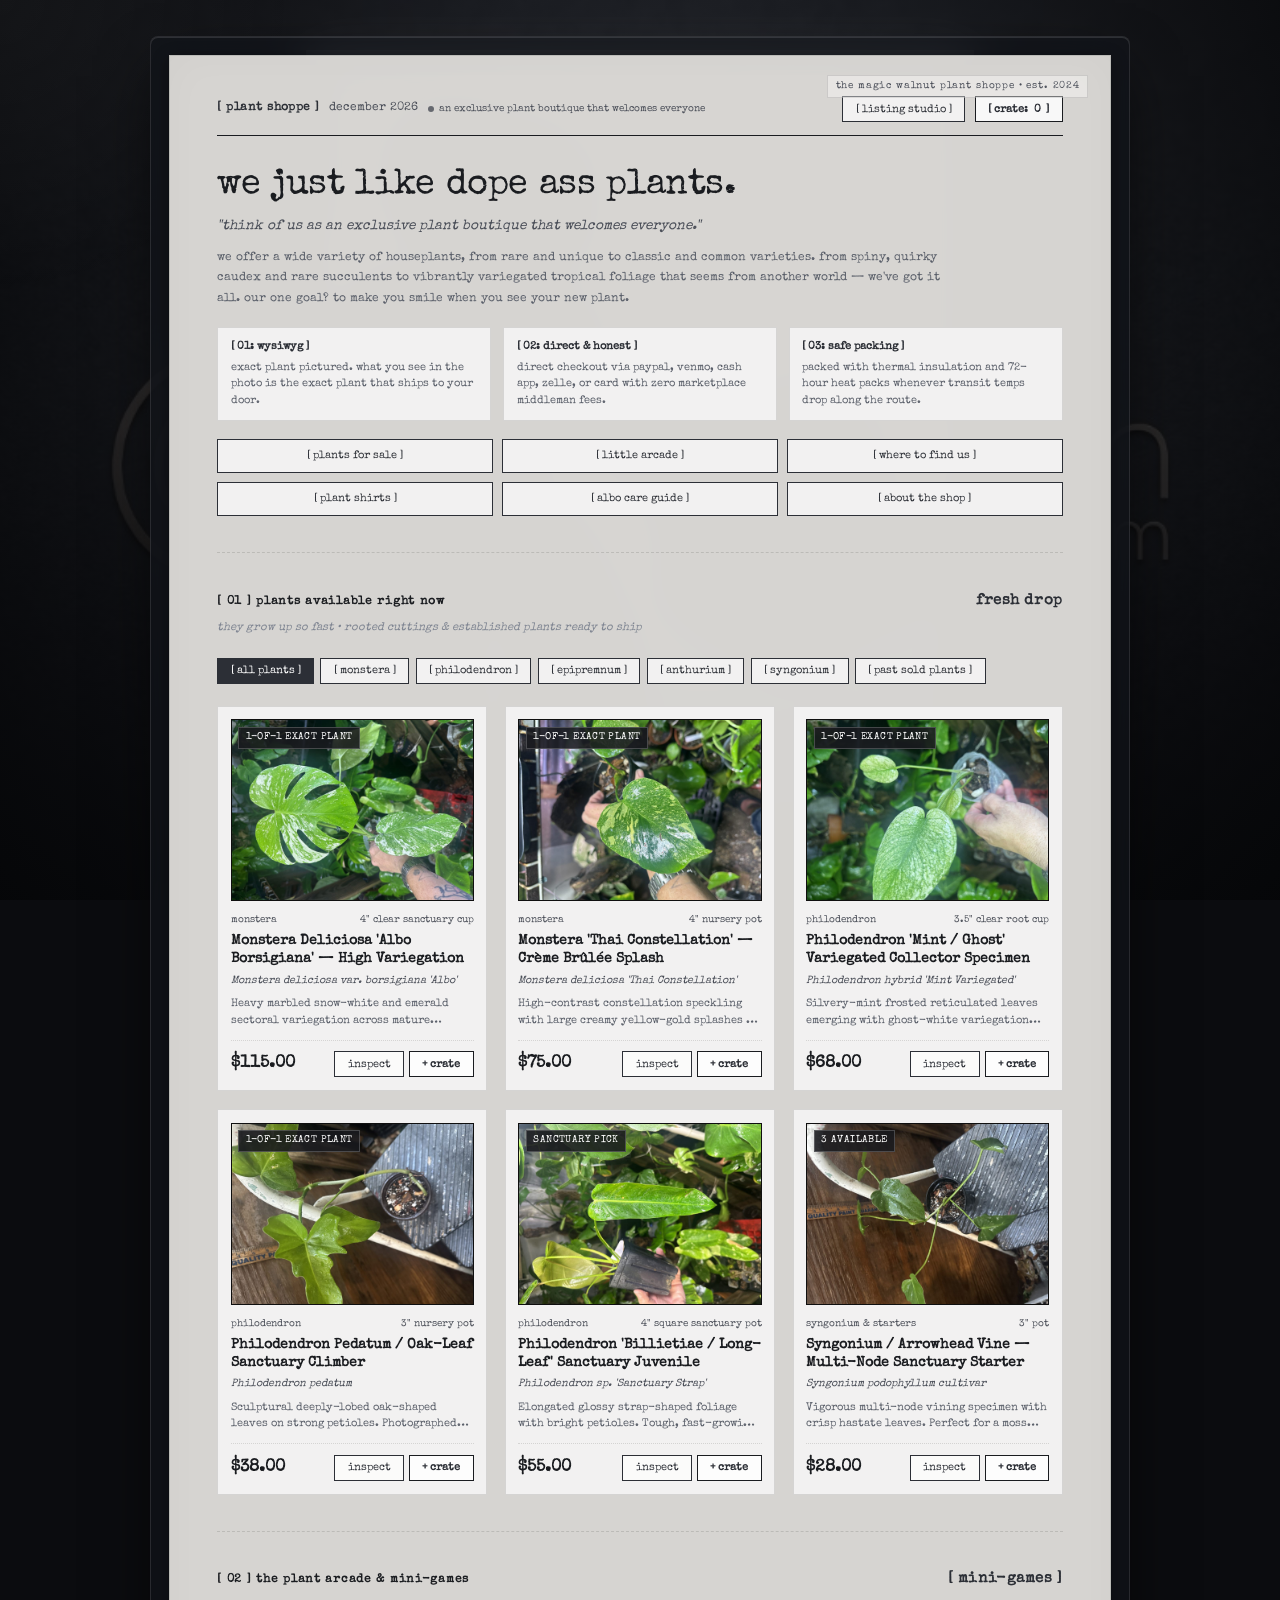
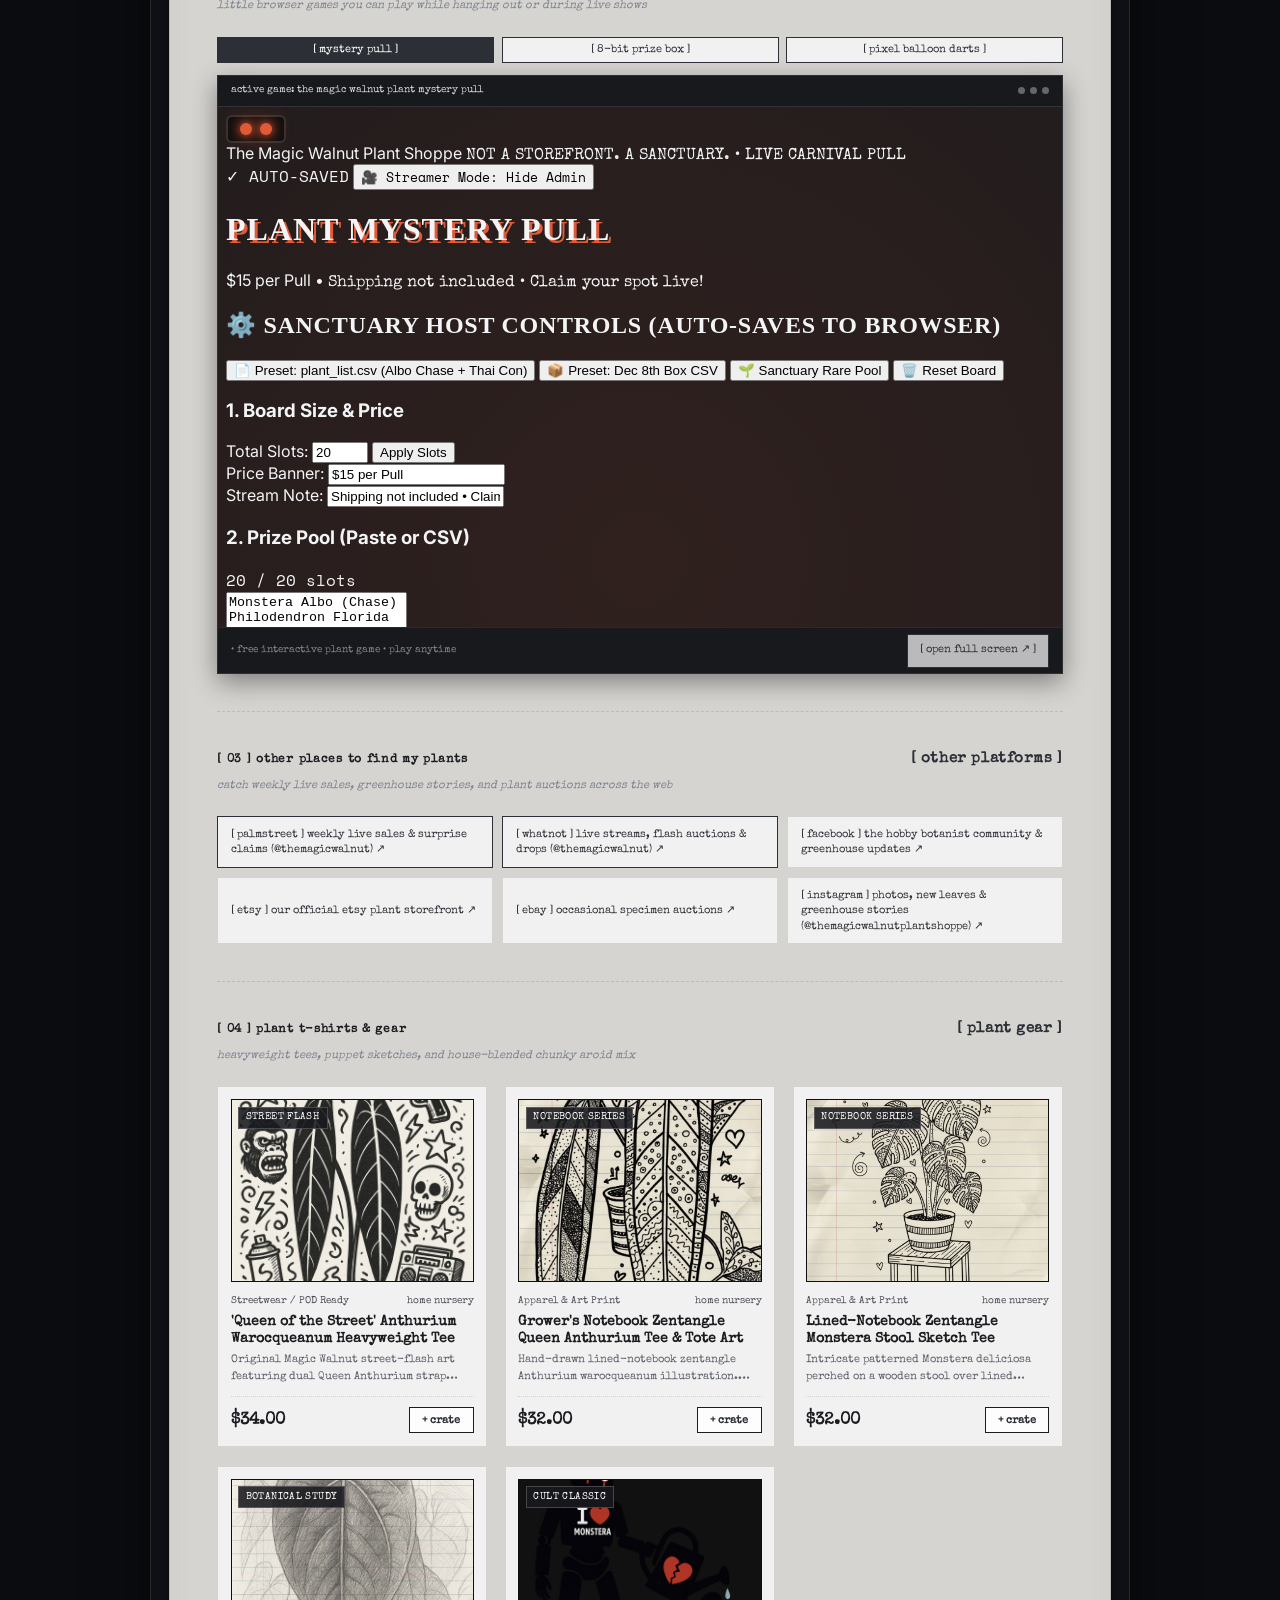
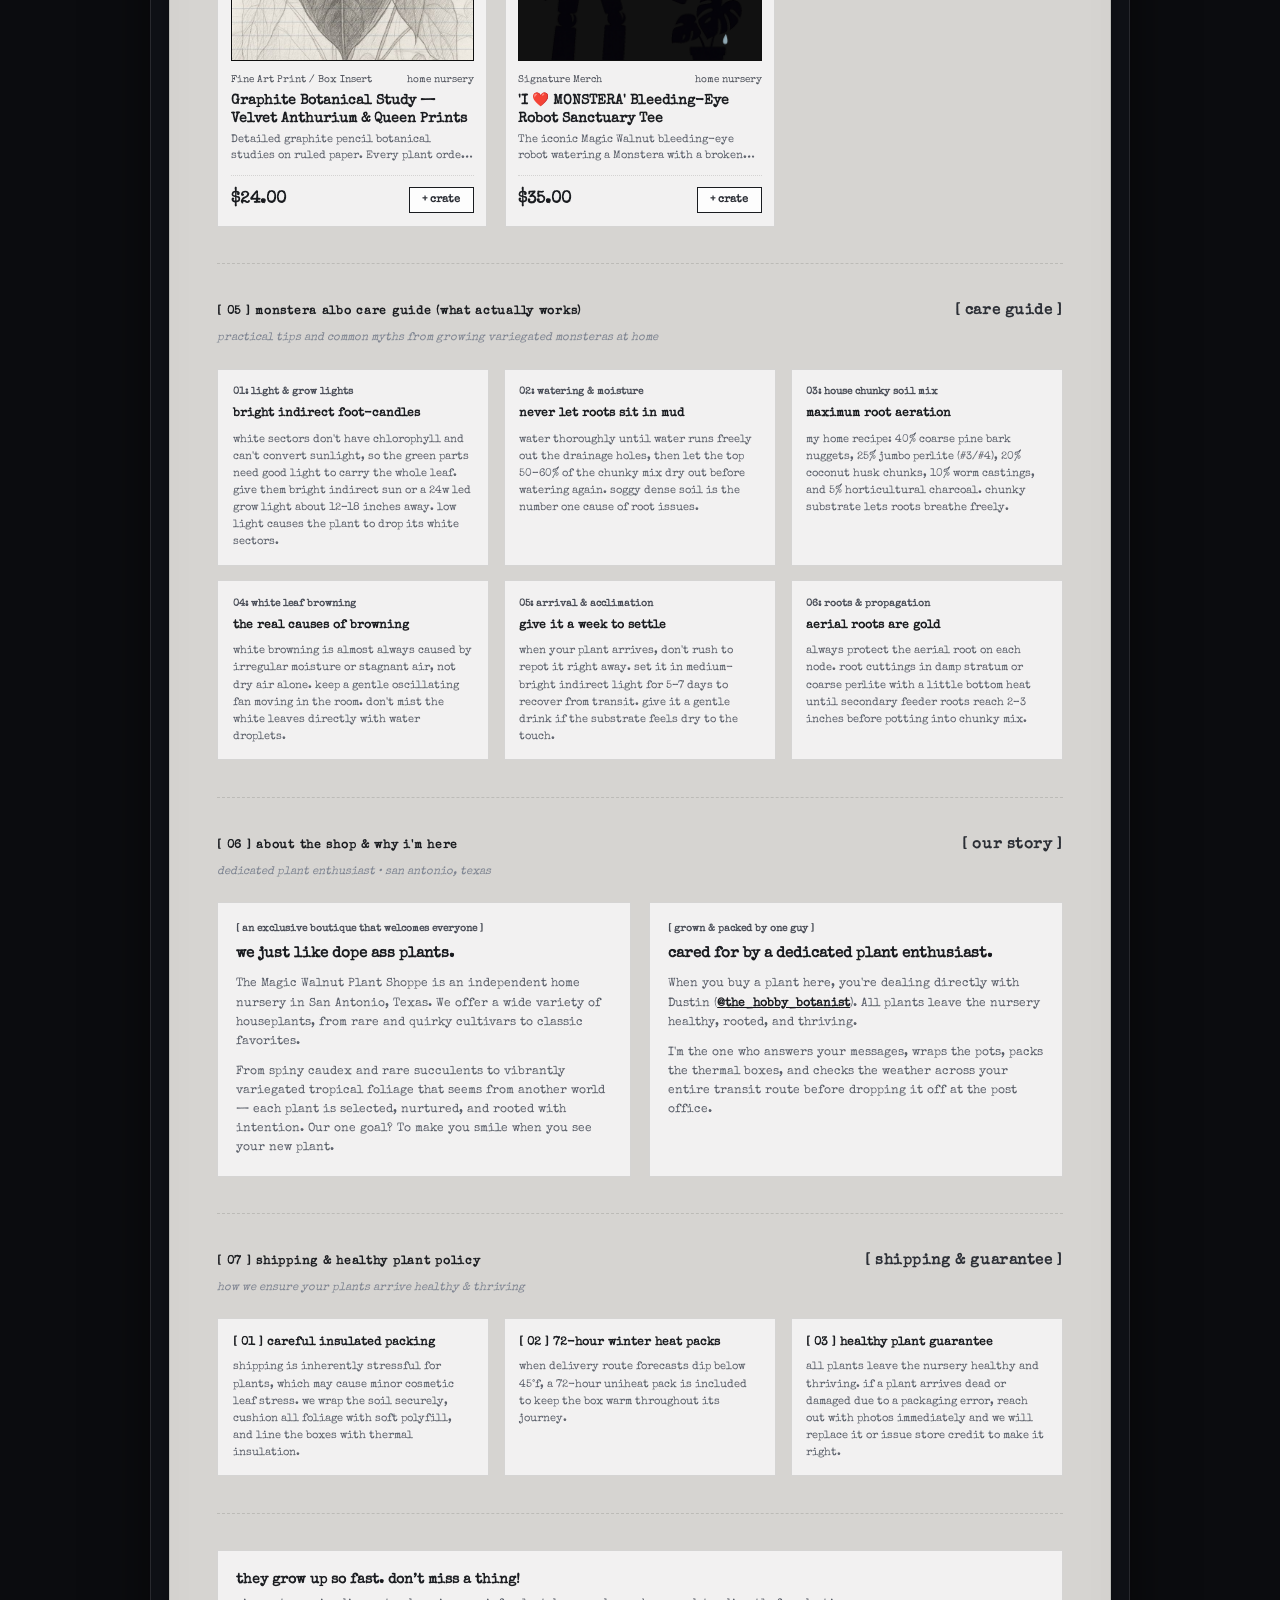
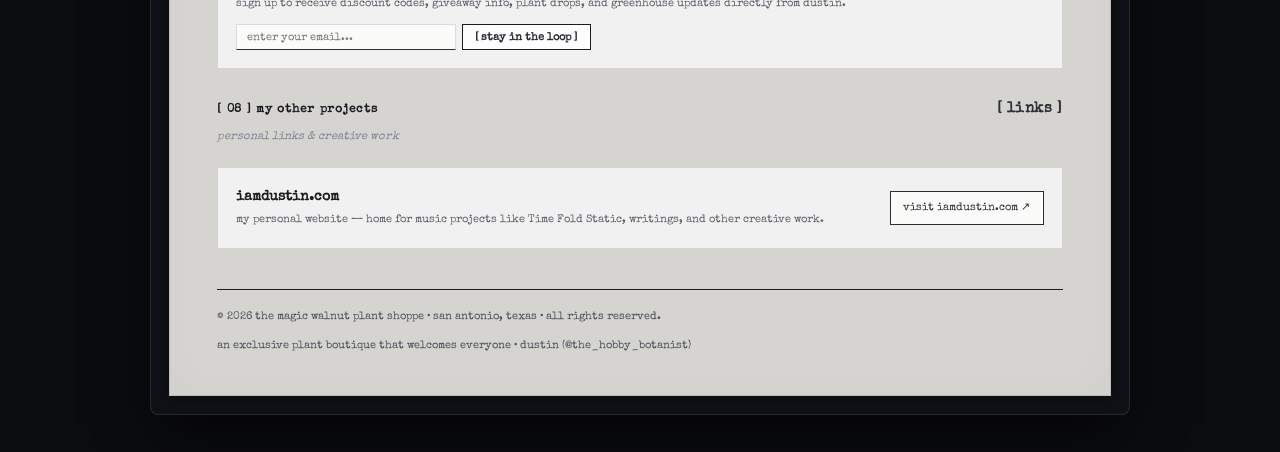
==== commit 2be9fbe6: "Integrate Dustin's authentic Squarespace copy: We just like dope ass plants, exclusive plant boutiqu" ====
--- a/index.html
+++ b/index.html
@@ -3,10 +3,10 @@
 <head>
   <meta charset="UTF-8">
   <meta name="viewport" content="width=device-width, initial-scale=1.0">
-  <title>the magic walnut plant shoppe // home plant nursery</title>
-  <meta name="description" content="rare and unique plants for regular people that think they are rare and unique. rooted cuttings and established plants grown by one guy in a home nursery.">
+  <title>the magic walnut plant shoppe // unique houseplants &amp; home nursery</title>
+  <meta name="description" content="we just like dope ass plants. think of us as an exclusive plant boutique that welcomes everyone. rare, unique, and classic houseplants grown with love in san antonio, texas.">
   <meta property="og:title" content="the magic walnut plant shoppe">
-  <meta property="og:description" content="rare and unique plants for regular people that think they are rare and unique.">
+  <meta property="og:description" content="we just like dope ass plants. think of us as an exclusive plant boutique that welcomes everyone.">
   <meta property="og:type" content="website">
   <meta name="theme-color" content="#0b0c0f">
 
@@ -40,7 +40,7 @@
           <span id="live-date">NOVEMBER 2026</span>
           <span class="status-indicator">
             <span class="status-dot"></span>
-            <span id="header-status-text">plants from my home nursery</span>
+            <span id="header-status-text">an exclusive plant boutique that welcomes everyone</span>
           </span>
         </div>
         <div class="header-right">
@@ -55,14 +55,14 @@
         </div>
       </header>
 
-      <!-- Hero Section (Warm, Grounded, Authentic) -->
+      <!-- Hero Section (Using Dustin's Authentic Voice & Words) -->
       <section class="hero-dispatch">
-        <h1 class="typed-headline">the magic walnut plant shoppe</h1>
+        <h1 class="typed-headline">we just like dope ass plants.</h1>
         <p class="typed-slug">
-          "rare and unique plants for regular people that think they are rare and unique"
+          "think of us as an exclusive plant boutique that welcomes everyone."
         </p>
         <p class="typed-intro-p">
-          i'm just a guy growing plants in my home nursery. rooted cuttings, established plants in chunky aroid mix, and a few plant shirts. they're not all perfect—some might have a battle scar from real greenhouse life—but they have strong roots and honest genetics.
+          we offer a wide variety of houseplants, from rare and unique to classic and common varieties. from spiny, quirky caudex and rare succulents to vibrantly variegated tropical foliage that seems from another world &mdash; we've got it all. our one goal? to make you smile when you see your new plant.
         </p>
 
         <!-- Balanced 3-Part Trust Pillars in Muted Grays -->
@@ -99,7 +99,7 @@
         <div class="section-header-row">
           <div>
             <span class="section-label">[ 01 ] plants available right now</span>
-            <span class="section-subnote">rooted cuttings and established plants &bull; what you see is what you get</span>
+            <span class="section-subnote">they grow up so fast &bull; rooted cuttings &amp; established plants ready to ship</span>
           </div>
           <span class="stamp-tag" id="batch-title-tag">fresh drop</span>
         </div>
@@ -258,36 +258,36 @@
 
       <hr class="type-divider">
 
-      <!-- Section 06: About The Shop & Why I'm Here -->
+      <!-- Section 06: About The Shop & Why I'm Here (Direct from Dustin's Story) -->
       <section id="about">
         <div class="section-header-row">
           <div>
             <span class="section-label">[ 06 ] about the shop &amp; why i'm here</span>
-            <span class="section-subnote">just a guy growing plants in my home nursery</span>
-          </div>
-          <span class="stamp-tag">[ about ]</span>
+            <span class="section-subnote">dedicated plant enthusiast &bull; san antonio, texas</span>
+          </div>
+          <span class="stamp-tag">[ our story ]</span>
         </div>
 
         <div class="about-grid">
           <div class="about-card">
-            <span class="card-tag">[ how it started ]</span>
-            <h3 class="about-heading">just a plant guy with a home nursery.</h3>
+            <span class="card-tag">[ an exclusive boutique that welcomes everyone ]</span>
+            <h3 class="about-heading">we just like dope ass plants.</h3>
             <p class="about-p">
-              The Magic Walnut Plant Shoppe started from a simple obsession: hunting down rare cuttings, getting them rooted in healthy chunky mix, and passing them along to other plant people who love them.
+              The Magic Walnut Plant Shoppe is an independent home nursery in San Antonio, Texas. We offer a wide variety of houseplants, from rare and quirky cultivars to classic favorites.
             </p>
             <p class="about-p">
-              They aren't mass-produced tissue-culture plugs in sterile cages. Each one is cared for by hand. Sometimes a leaf has a minor cosmetic imperfection or a battle scar from growing in a real greenhouse, but it has strong, healthy roots and honest genetics.
+              From spiny caudex and rare succulents to vibrantly variegated tropical foliage that seems from another world &mdash; each plant is selected, nurtured, and rooted with intention. Our one goal? To make you smile when you see your new plant.
             </p>
           </div>
 
           <div class="about-card">
             <span class="card-tag">[ grown &amp; packed by one guy ]</span>
-            <h3 class="about-heading">packed with care, sent from my home to yours.</h3>
+            <h3 class="about-heading">cared for by a dedicated plant enthusiast.</h3>
             <p class="about-p">
-              When you buy a plant here, you're dealing directly with me. I'm the one who takes the photos, answers your messages, wraps the pots, packs the thermal boxes, and brings them to the post office.
+              When you buy a plant here, you're dealing directly with Dustin (<a href="https://instagram.com/the_hobby_botanist" target="_blank" style="color:var(--ink-black); font-weight:bold;">@the_hobby_botanist</a>). All plants leave the nursery healthy, rooted, and thriving.
             </p>
             <p class="about-p">
-              I check the weather forecast along your entire shipping route before releasing a package. If a freeze is blowing through, I'll hold the box or add extra thermal insulation so your plant arrives healthy.
+              I'm the one who answers your messages, wraps the pots, packs the thermal boxes, and checks the weather across your entire transit route before dropping it off at the post office.
             </p>
           </div>
         </div>
@@ -295,33 +295,45 @@
 
       <hr class="type-divider">
 
-      <!-- Section 07: Shipping & How I Pack Your Plants (Balanced in 3s) -->
+      <!-- Section 07: Shipping & How I Pack Your Plants (Authentic Terms & Policies) -->
       <section id="shipping">
         <div class="section-header-row">
           <div>
-            <span class="section-label">[ 07 ] shipping &amp; how i pack your plants</span>
-            <span class="section-subnote">careful packing so your plant arrives safe and happy</span>
-          </div>
-          <span class="stamp-tag">[ shipping ]</span>
+            <span class="section-label">[ 07 ] shipping &amp; healthy plant policy</span>
+            <span class="section-subnote">how we ensure your plants arrive healthy &amp; thriving</span>
+          </div>
+          <span class="stamp-tag">[ shipping &amp; guarantee ]</span>
         </div>
 
         <div class="policy-grid">
           <div class="policy-card">
             <strong>[ 01 ] careful insulated packing</strong>
-            <p>all plants are shipped via usps priority or ups 2-day. pots are secured, soil is taped down, foliage is cushioned in soft polyfill, and boxes are lined with thermal bubble insulation.</p>
+            <p>shipping is inherently stressful for plants, which may cause minor cosmetic leaf stress. we wrap the soil securely, cushion all foliage with soft polyfill, and line the boxes with thermal insulation.</p>
           </div>
           <div class="policy-card">
             <strong>[ 02 ] 72-hour winter heat packs</strong>
-            <p>when temperatures along your delivery route drop below 45&deg;f, a 72-hour uniheat pack is included to keep the box warm during its journey.</p>
+            <p>when delivery route forecasts dip below 45&deg;f, a 72-hour uniheat pack is included to keep the box warm throughout its journey.</p>
           </div>
           <div class="policy-card">
-            <strong>[ 03 ] live arrival guarantee</strong>
-            <p>i want you to be happy with your plant. if an issue happens in transit, simply send me a photo within 24 hours of delivery and i will work with you to make it right.</p>
+            <strong>[ 03 ] healthy plant guarantee</strong>
+            <p>all plants leave the nursery healthy and thriving. if a plant arrives dead or damaged due to a packaging error, reach out with photos immediately and we will replace it or issue store credit to make it right.</p>
           </div>
         </div>
       </section>
 
       <hr class="type-divider">
+
+      <!-- Drop Alerts / Don't Miss A Thing Block (From Dustin's Squarespace Home Page) -->
+      <section class="personal-link-box" style="margin-bottom: 2rem;">
+        <div class="personal-link-left">
+          <strong>they grow up so fast. don&rsquo;t miss a thing!</strong>
+          <p>sign up to receive discount codes, giveaway info, plant drops, and greenhouse updates directly from dustin.</p>
+        </div>
+        <div style="display:flex; gap:0.4rem; flex-wrap:wrap;">
+          <input type="email" id="newsletter-email" class="input-type" placeholder="enter your email..." style="width: 220px; margin-bottom:0;">
+          <button onclick="subscribeNewsletter()" class="btn-type btn-crate">[ stay in the loop ]</button>
+        </div>
+      </section>
 
       <!-- Section 08: Personal Projects (Clean, Understated Link) -->
       <section id="elsewhere">
@@ -346,9 +358,9 @@
 
       <!-- Footer -->
       <footer class="sheet-footer">
-        <p>&copy; <span id="footer-year">2026</span> the magic walnut plant shoppe &bull; all rights reserved.</p>
+        <p>&copy; <span id="footer-year">2026</span> the magic walnut plant shoppe &bull; san antonio, texas &bull; all rights reserved.</p>
         <p class="footer-sub">
-          just a guy selling plants from home &bull; dustin
+          an exclusive plant boutique that welcomes everyone &bull; dustin (@the_hobby_botanist)
         </p>
       </footer>
 
@@ -448,7 +460,7 @@
           <select id="shipping-method-select" class="input-type">
             <option value="standard">USPS Priority / UPS 2-Day ($14.00)</option>
             <option value="express">Express Overnight Shipping ($24.00)</option>
-            <option value="local">Local Pickup ($0.00)</option>
+            <option value="local">Local Pickup (San Antonio, TX) ($0.00)</option>
           </select>
         </div>
 
@@ -655,6 +667,17 @@
         scrollBtn.classList.remove('visible');
       }
     });
+
+    // Newsletter signup simulation
+    window.subscribeNewsletter = function() {
+      const email = document.getElementById('newsletter-email').value.trim();
+      if (!email || !email.includes('@')) {
+        alert('please enter a valid email address.');
+        return;
+      }
+      alert('thank you! you are on the list for new plant drops and updates.');
+      document.getElementById('newsletter-email').value = '';
+    };
 
     // Default Fallback Catalog Data
     const defaultCatalog = {
@@ -865,7 +888,6 @@
       
       let filtered = [];
       if (currentFilter === 'ALL') {
-        // Show available first, then sold
         filtered = [...catalog.plants].sort((a, b) => {
           const aSold = (a.status === 'sold' || a.stock <= 0) ? 1 : 0;
           const bSold = (b.status === 'sold' || b.stock <= 0) ? 1 : 0;
@@ -882,7 +904,7 @@
           <div style="grid-column: 1 / -1; text-align:center; padding: 3rem 1rem; border: 1px dashed var(--paper-border);">
             <p class="stamp-tag">[ ${currentFilter === 'SOLD' ? 'sold archive empty' : 'no plants listed in this category right now'} ]</p>
             <p class="text-xs" style="color:var(--ink-faded); margin-top:0.5rem;">
-              cuttings are actively rooting in the home nursery. check back soon or during live sales.
+              they grow up so fast! cuttings are actively rooting in the nursery. check back soon or during live sales.
             </p>
           </div>
         `;
@@ -1222,7 +1244,7 @@
         const name = document.getElementById('cust-name').value.trim();
         const email = document.getElementById('cust-email').value.trim();
         const phone = document.getElementById('cust-phone').value.trim();
-        const address = document.getElementById('cust-address').value.trim() || 'local pickup';
+        const address = document.getElementById('cust-address').value.trim() || 'local pickup (san antonio, tx)';
         const notes = document.getElementById('cust-notes').value.trim();
 
         if (!name || !email || !phone) {
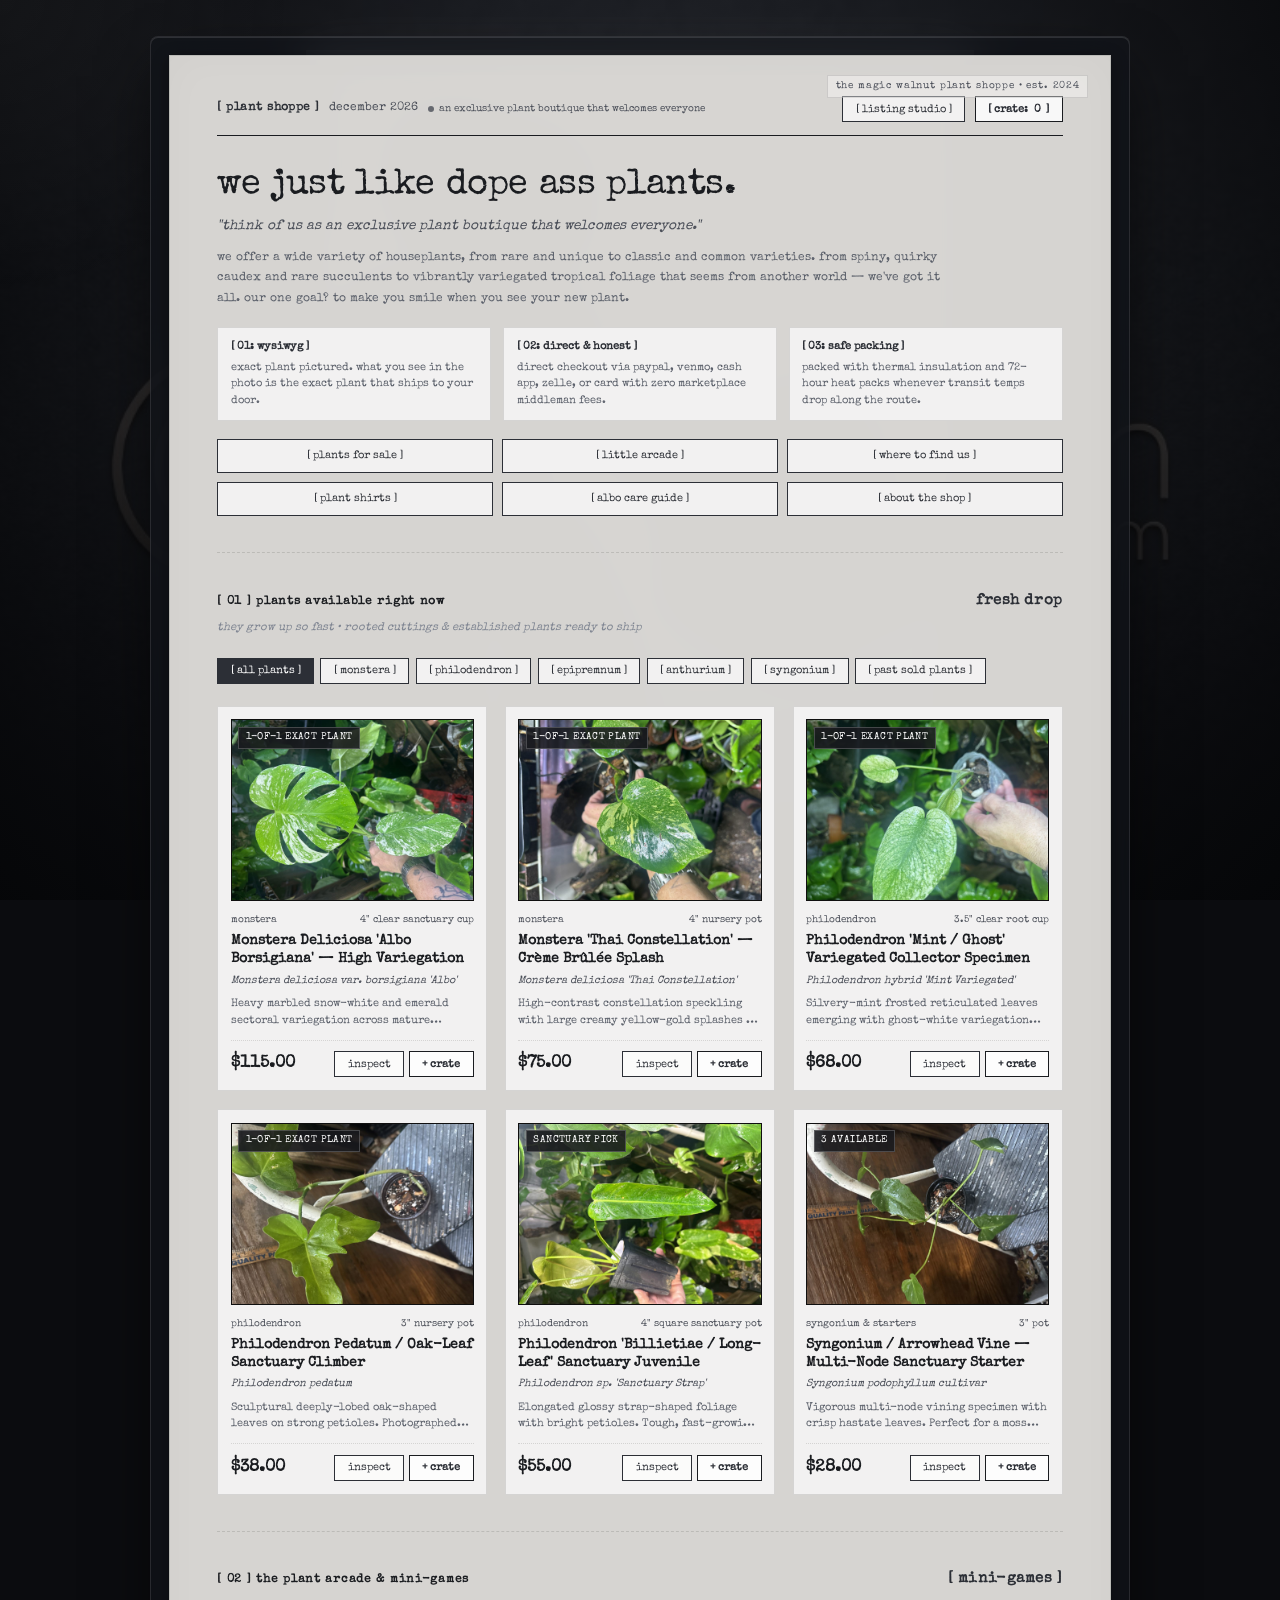
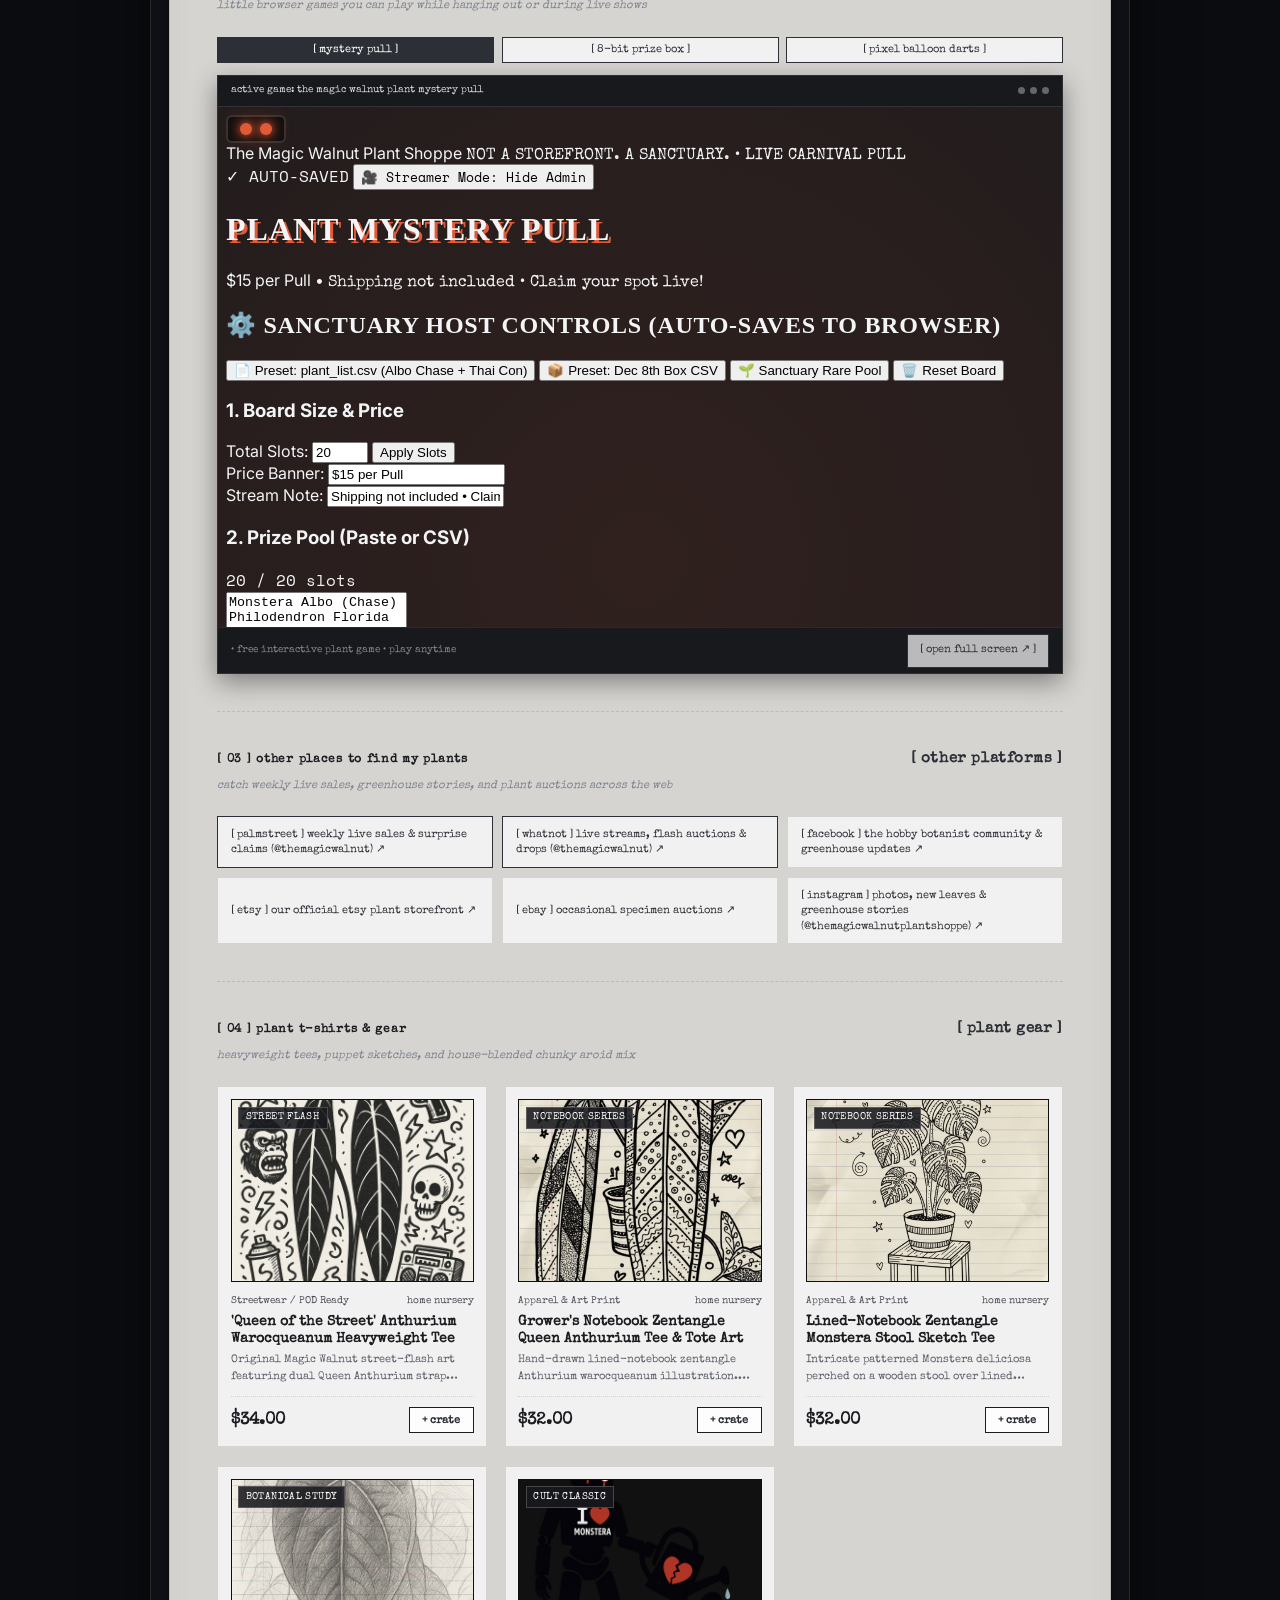
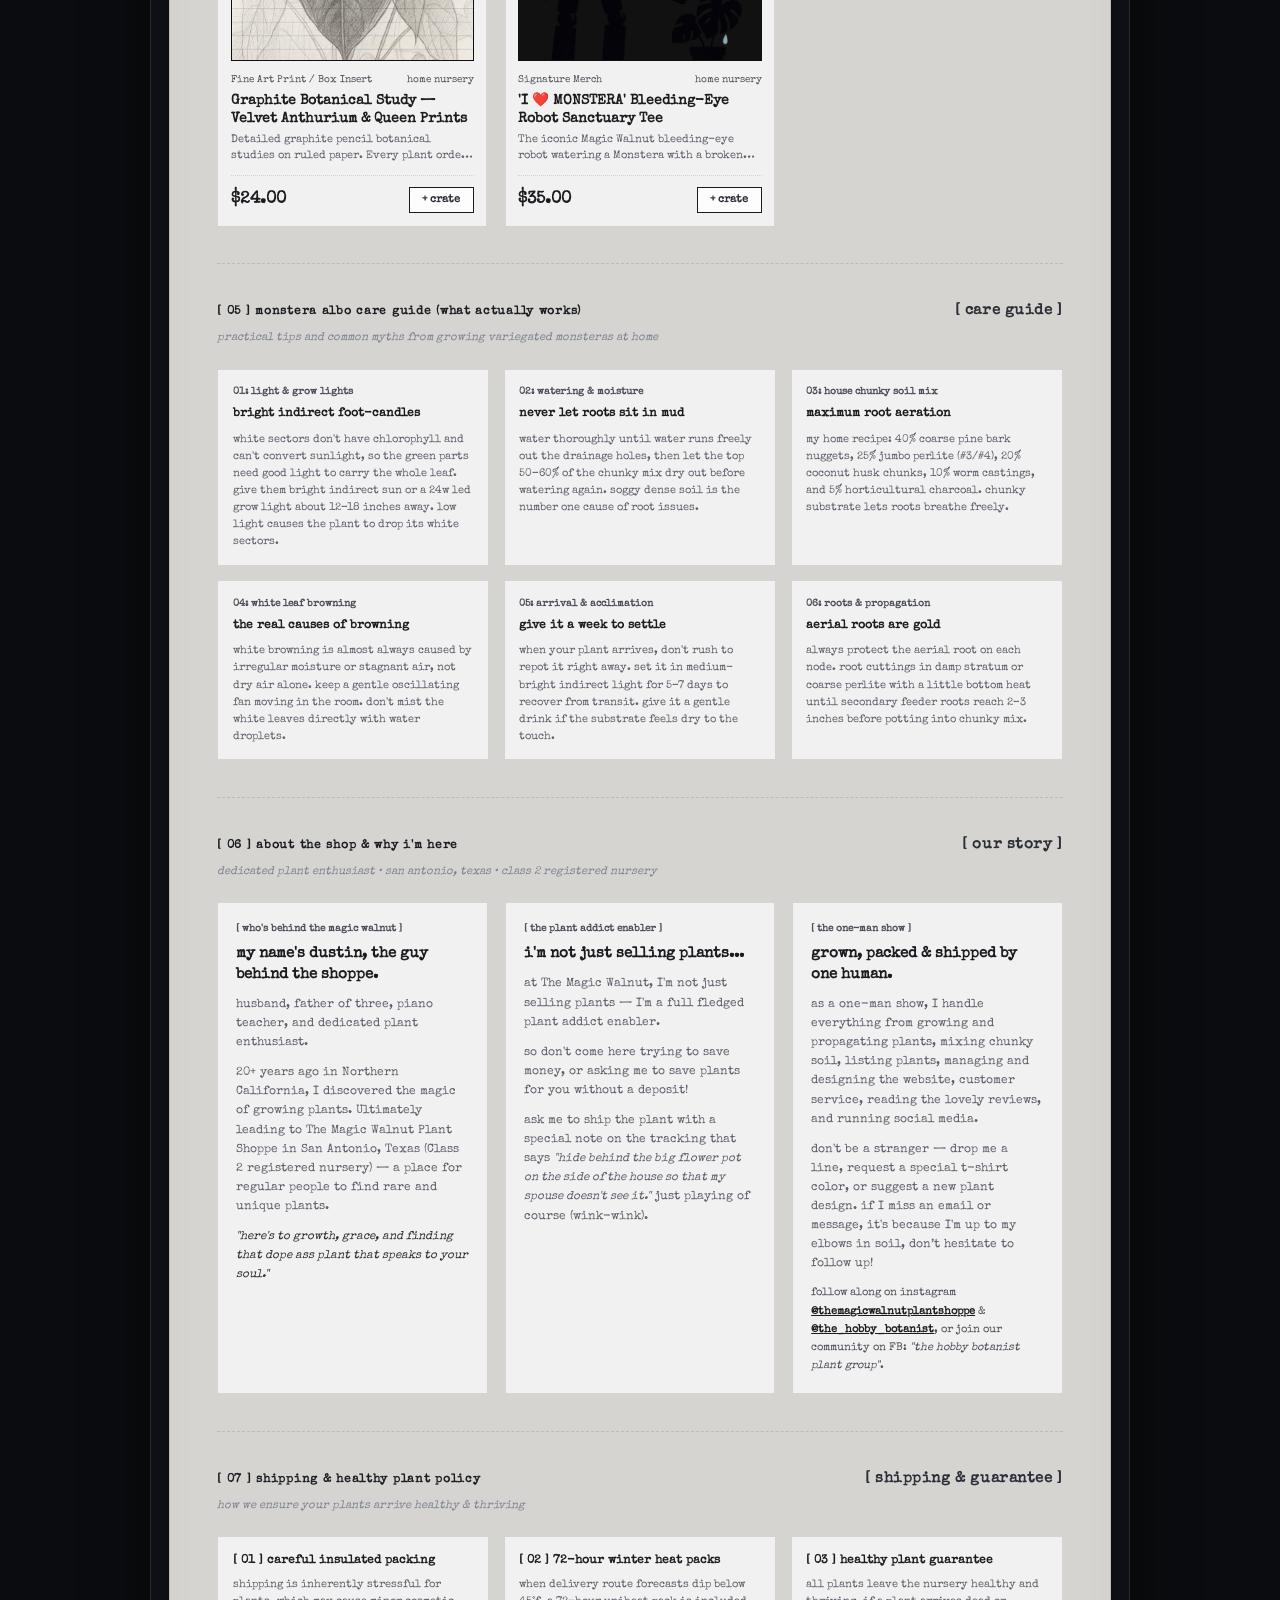
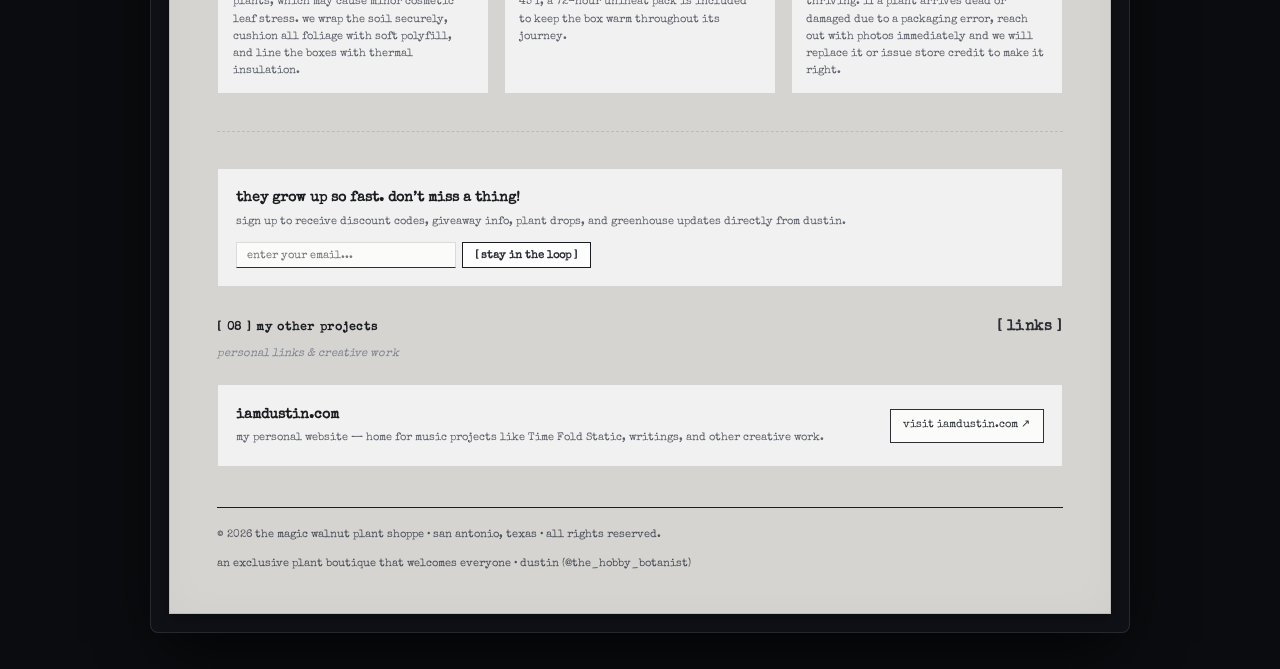
==== commit 3dcd18b8: "Add Dustin's personal About Me story: plant addict enabler, 20+ years growing, piano teacher, and re" ====
--- a/index.html
+++ b/index.html
@@ -263,31 +263,54 @@
         <div class="section-header-row">
           <div>
             <span class="section-label">[ 06 ] about the shop &amp; why i'm here</span>
-            <span class="section-subnote">dedicated plant enthusiast &bull; san antonio, texas</span>
+            <span class="section-subnote">dedicated plant enthusiast &bull; san antonio, texas &bull; class 2 registered nursery</span>
           </div>
           <span class="stamp-tag">[ our story ]</span>
         </div>
 
         <div class="about-grid">
+          <!-- Card 1: Dustin's Background & Passion -->
           <div class="about-card">
-            <span class="card-tag">[ an exclusive boutique that welcomes everyone ]</span>
-            <h3 class="about-heading">we just like dope ass plants.</h3>
+            <span class="card-tag">[ who's behind the magic walnut ]</span>
+            <h3 class="about-heading">my name's dustin, the guy behind the shoppe.</h3>
             <p class="about-p">
-              The Magic Walnut Plant Shoppe is an independent home nursery in San Antonio, Texas. We offer a wide variety of houseplants, from rare and quirky cultivars to classic favorites.
+              husband, father of three, piano teacher, and dedicated plant enthusiast.
             </p>
             <p class="about-p">
-              From spiny caudex and rare succulents to vibrantly variegated tropical foliage that seems from another world &mdash; each plant is selected, nurtured, and rooted with intention. Our one goal? To make you smile when you see your new plant.
+              20+ years ago in Northern California, I discovered the magic of growing plants. Ultimately leading to The Magic Walnut Plant Shoppe in San Antonio, Texas (Class 2 registered nursery) &mdash; a place for regular people to find rare and unique plants.
             </p>
-          </div>
-
+            <p class="about-p" style="font-style: italic; color: var(--ink-charcoal);">
+              "here's to growth, grace, and finding that dope ass plant that speaks to your soul."
+            </p>
+          </div>
+
+          <!-- Card 2: Plant Addict Enabler & Humor -->
           <div class="about-card">
-            <span class="card-tag">[ grown &amp; packed by one guy ]</span>
-            <h3 class="about-heading">cared for by a dedicated plant enthusiast.</h3>
+            <span class="card-tag">[ the plant addict enabler ]</span>
+            <h3 class="about-heading">i'm not just selling plants...</h3>
             <p class="about-p">
-              When you buy a plant here, you're dealing directly with Dustin (<a href="https://instagram.com/the_hobby_botanist" target="_blank" style="color:var(--ink-black); font-weight:bold;">@the_hobby_botanist</a>). All plants leave the nursery healthy, rooted, and thriving.
+              at The Magic Walnut, I'm not just selling plants &mdash; I'm a full fledged plant addict enabler.
             </p>
             <p class="about-p">
-              I'm the one who answers your messages, wraps the pots, packs the thermal boxes, and checks the weather across your entire transit route before dropping it off at the post office.
+              so don't come here trying to save money, or asking me to save plants for you without a deposit!
+            </p>
+            <p class="about-p">
+              ask me to ship the plant with a special note on the tracking that says <em>"hide behind the big flower pot on the side of the house so that my spouse doesn't see it."</em> just playing of course (wink-wink).
+            </p>
+          </div>
+
+          <!-- Card 3: The Real One-Man Show -->
+          <div class="about-card">
+            <span class="card-tag">[ the one-man show ]</span>
+            <h3 class="about-heading">grown, packed &amp; shipped by one human.</h3>
+            <p class="about-p">
+              as a one-man show, I handle everything from growing and propagating plants, mixing chunky soil, listing plants, managing and designing the website, customer service, reading the lovely reviews, and running social media.
+            </p>
+            <p class="about-p">
+              don't be a stranger &mdash; drop me a line, request a special t-shirt color, or suggest a new plant design. if I miss an email or message, it's because I'm up to my elbows in soil, don&rsquo;t hesitate to follow up!
+            </p>
+            <p class="about-p" style="font-size: 0.76rem; color: var(--ink-slate);">
+              follow along on instagram <a href="https://instagram.com/themagicwalnutplantshoppe" target="_blank" style="color:var(--ink-black); font-weight:bold;">@themagicwalnutplantshoppe</a> &amp; <a href="https://instagram.com/the_hobby_botanist" target="_blank" style="color:var(--ink-black); font-weight:bold;">@the_hobby_botanist</a>, or join our community on FB: <em>"the hobby botanist plant group"</em>.
             </p>
           </div>
         </div>
@@ -493,7 +516,7 @@
           <input type="email" id="cust-email" class="input-type" placeholder="your email (for tracking) *" required>
           <input type="tel" id="cust-phone" class="input-type field-full" placeholder="your phone number (for shipping weather updates / texts) *" required>
           <input type="text" id="cust-address" class="input-type field-full" placeholder="shipping address (street, city, state, zip)">
-          <textarea id="cust-notes" class="input-type field-full" rows="2" placeholder="special notes or social handle (palmstreet / ig / facebook)..."></textarea>
+          <textarea id="cust-notes" class="input-type field-full" rows="2" placeholder="special notes, social handle, or delivery note (e.g. 'hide behind the big flower pot')..."></textarea>
         </div>
         <p style="font-size:0.72rem; color:var(--ink-slate); line-height:1.4; margin-top:-0.2rem;">
           * i ask for your phone and email so i can reach out directly if there are any weather delays, cold snaps, or questions about your plant before shipping.
--- a/css/style.css
+++ b/css/style.css
@@ -714,15 +714,15 @@
 }
 
 /* ==========================================================================
-   ABOUT THE SHOP (HONEST HUMAN STORY)
+   ABOUT THE SHOP (HONEST HUMAN STORY — BALANCED IN 3s)
    ========================================================================== */
 .about-grid {
   display: grid;
-  grid-template-columns: repeat(2, 1fr);
-  gap: 1.25rem;
-}
-
-@media (max-width: 768px) {
+  grid-template-columns: repeat(3, 1fr);
+  gap: 1.15rem;
+}
+
+@media (max-width: 860px) {
   .about-grid {
     grid-template-columns: 1fr;
   }
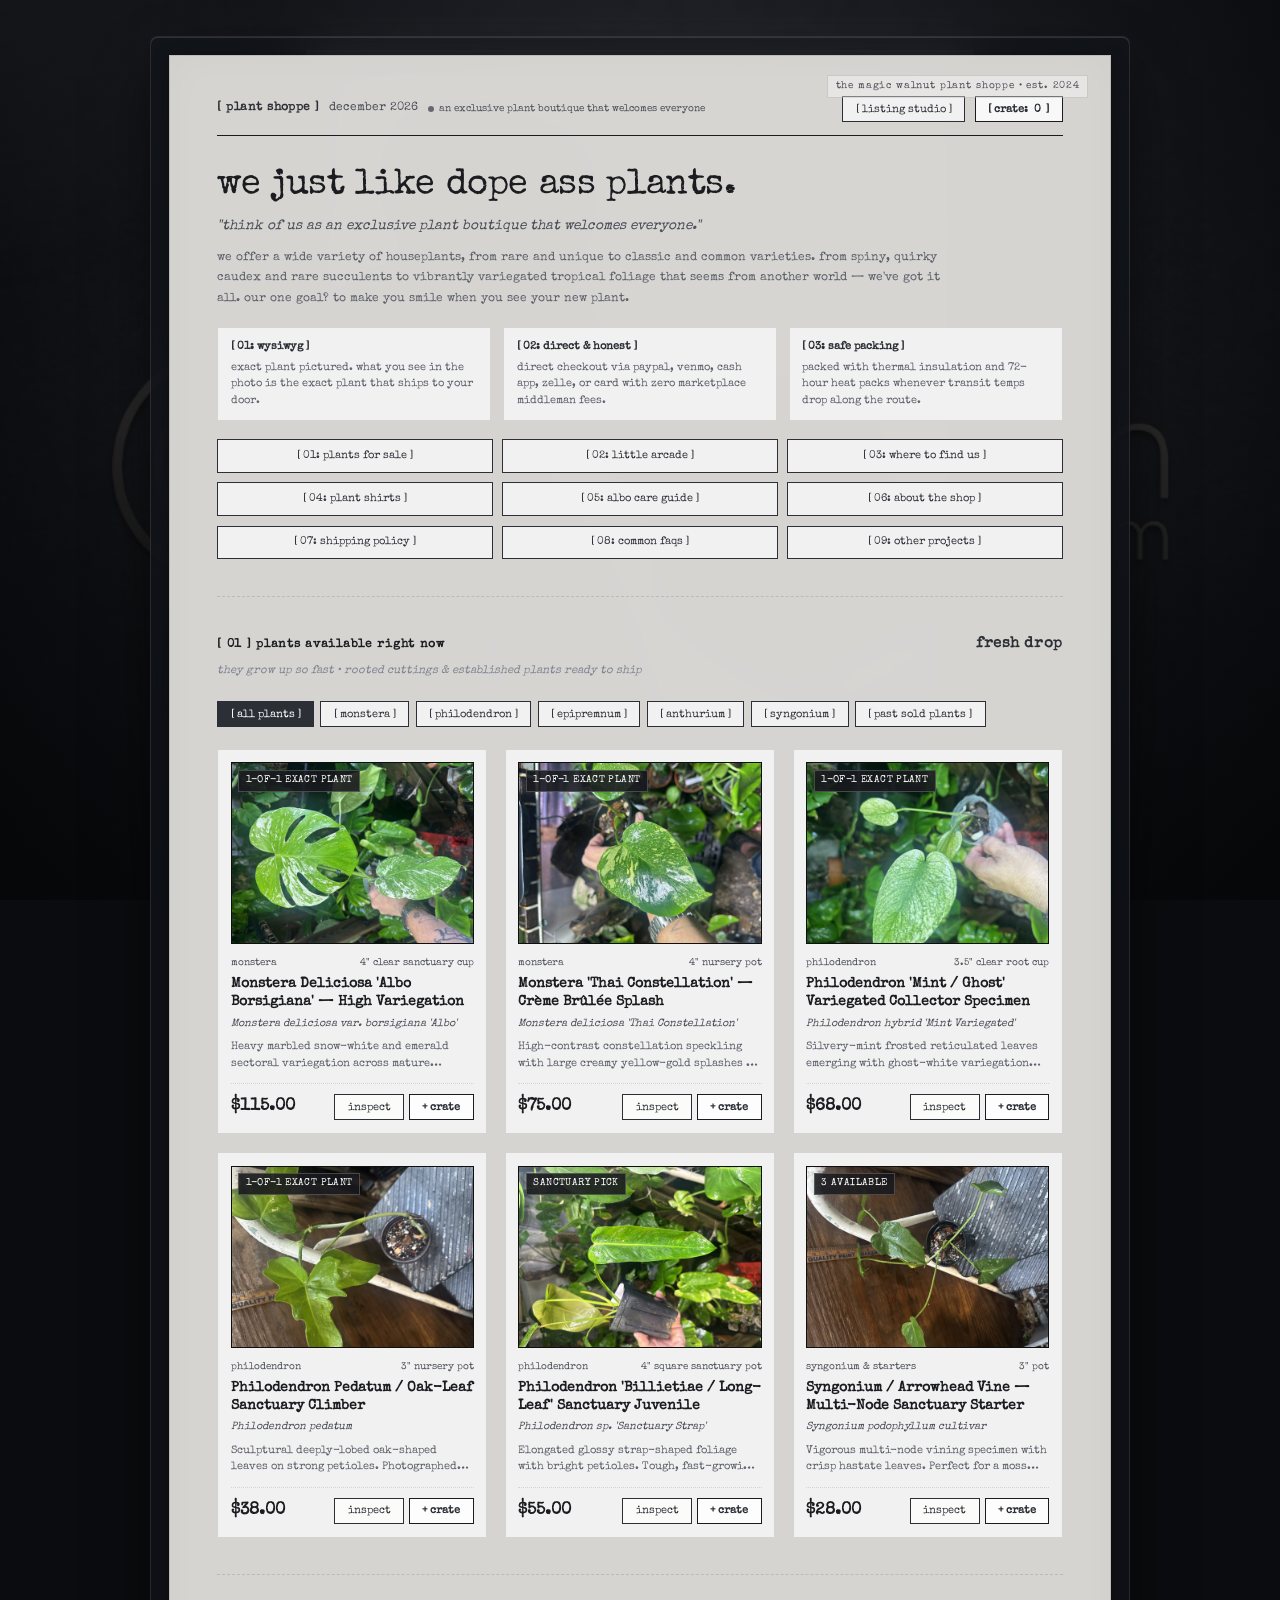
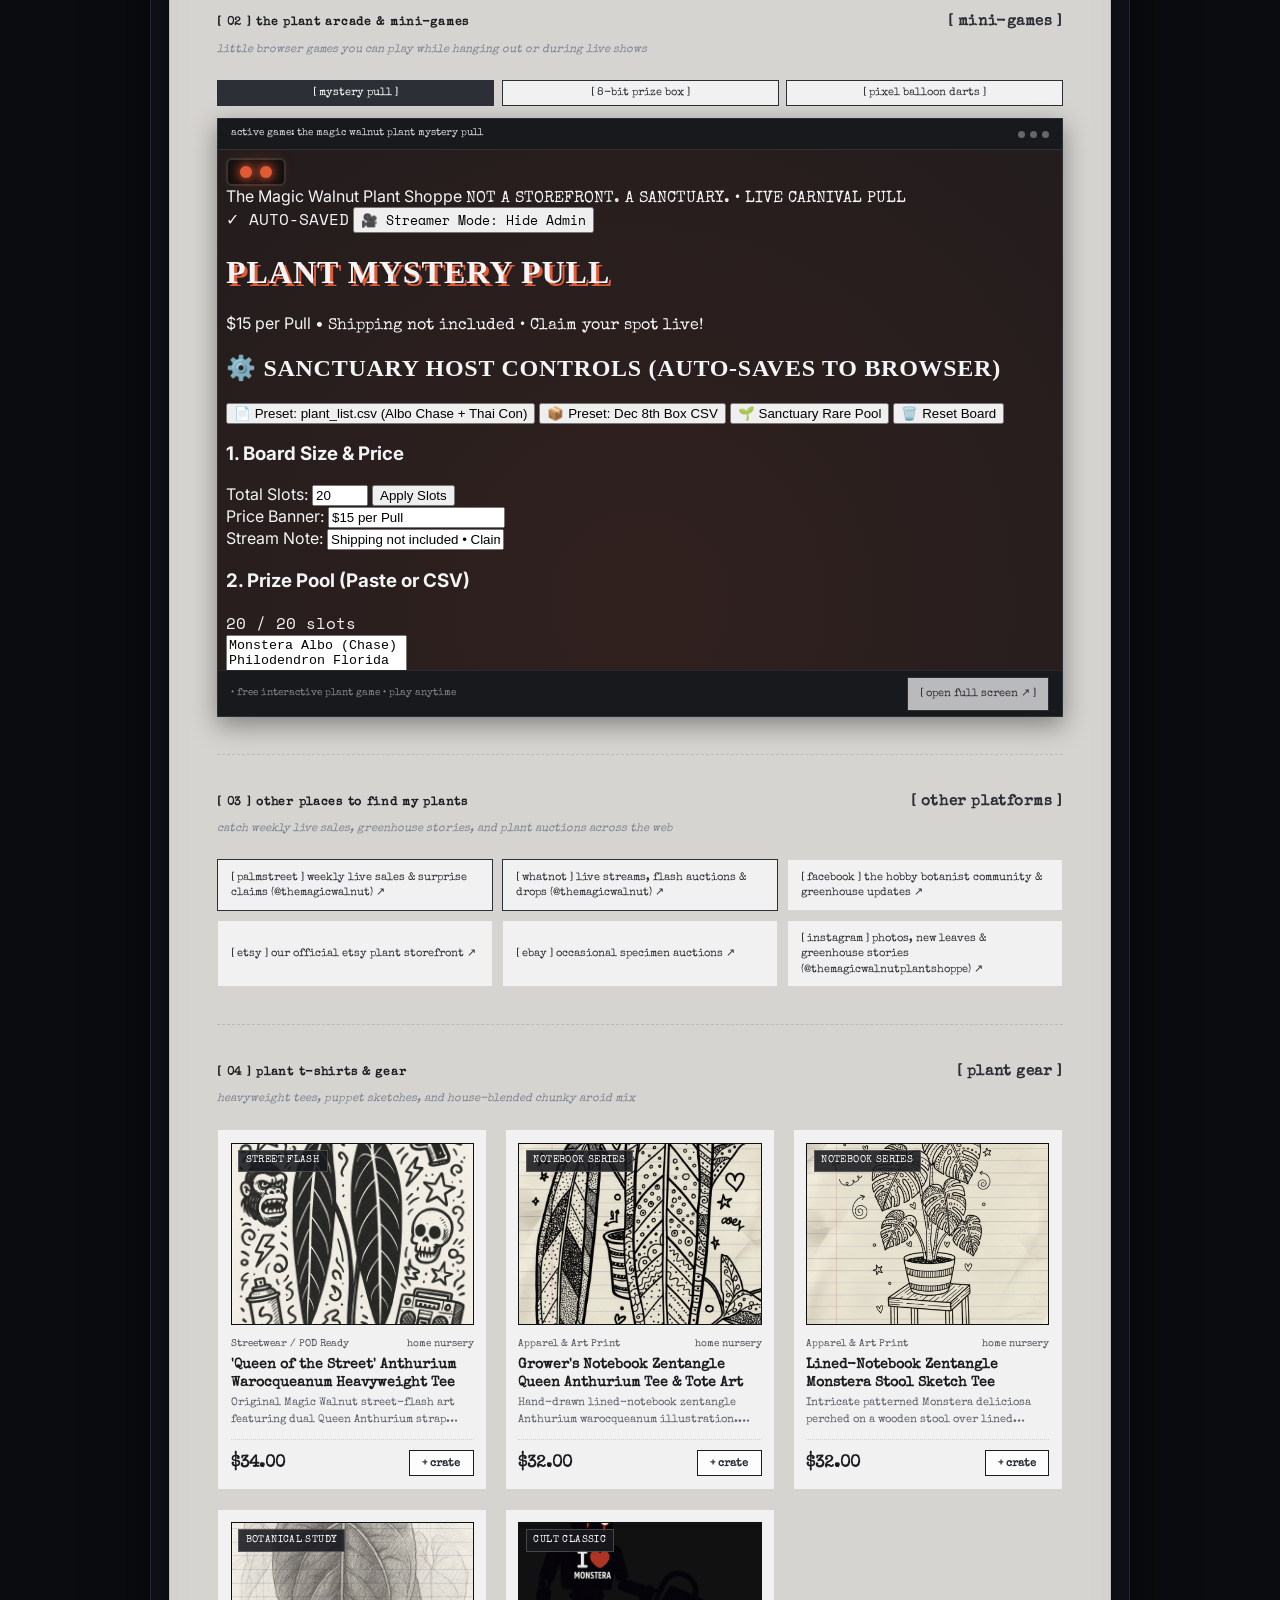
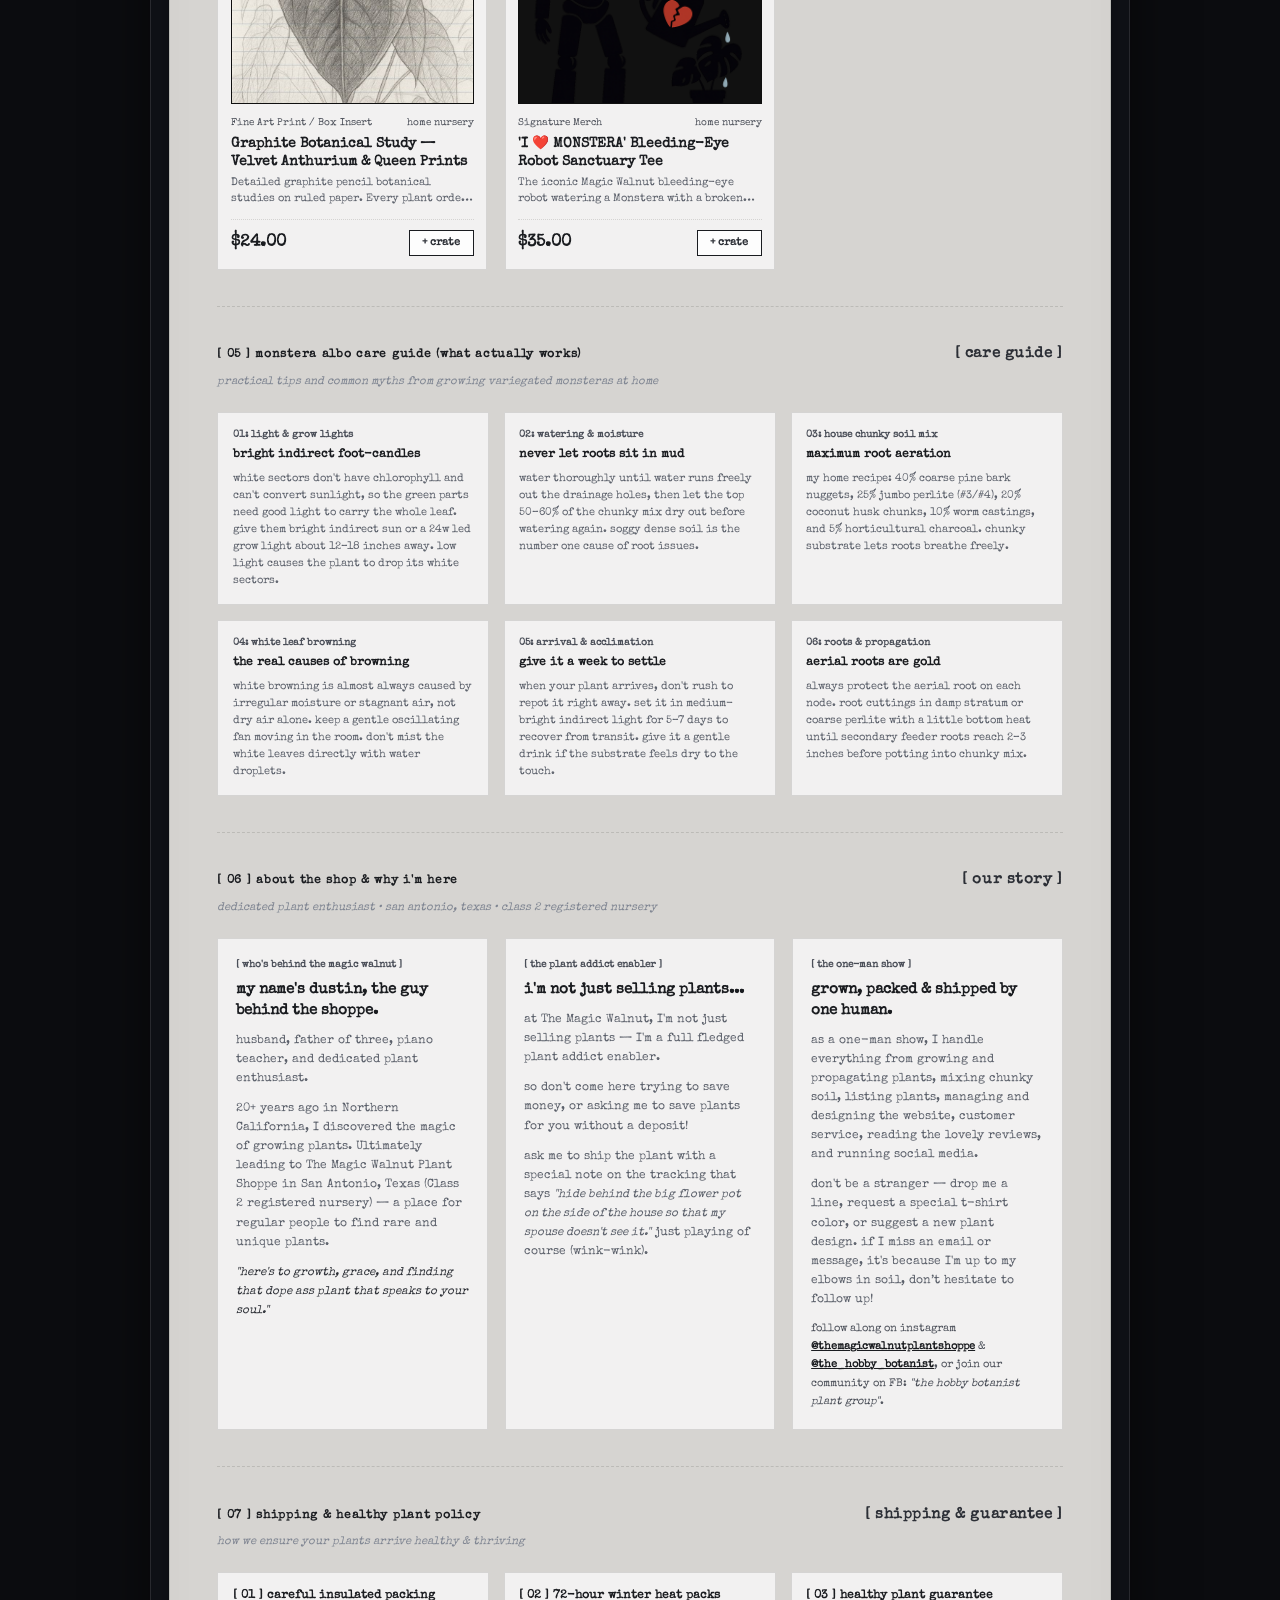
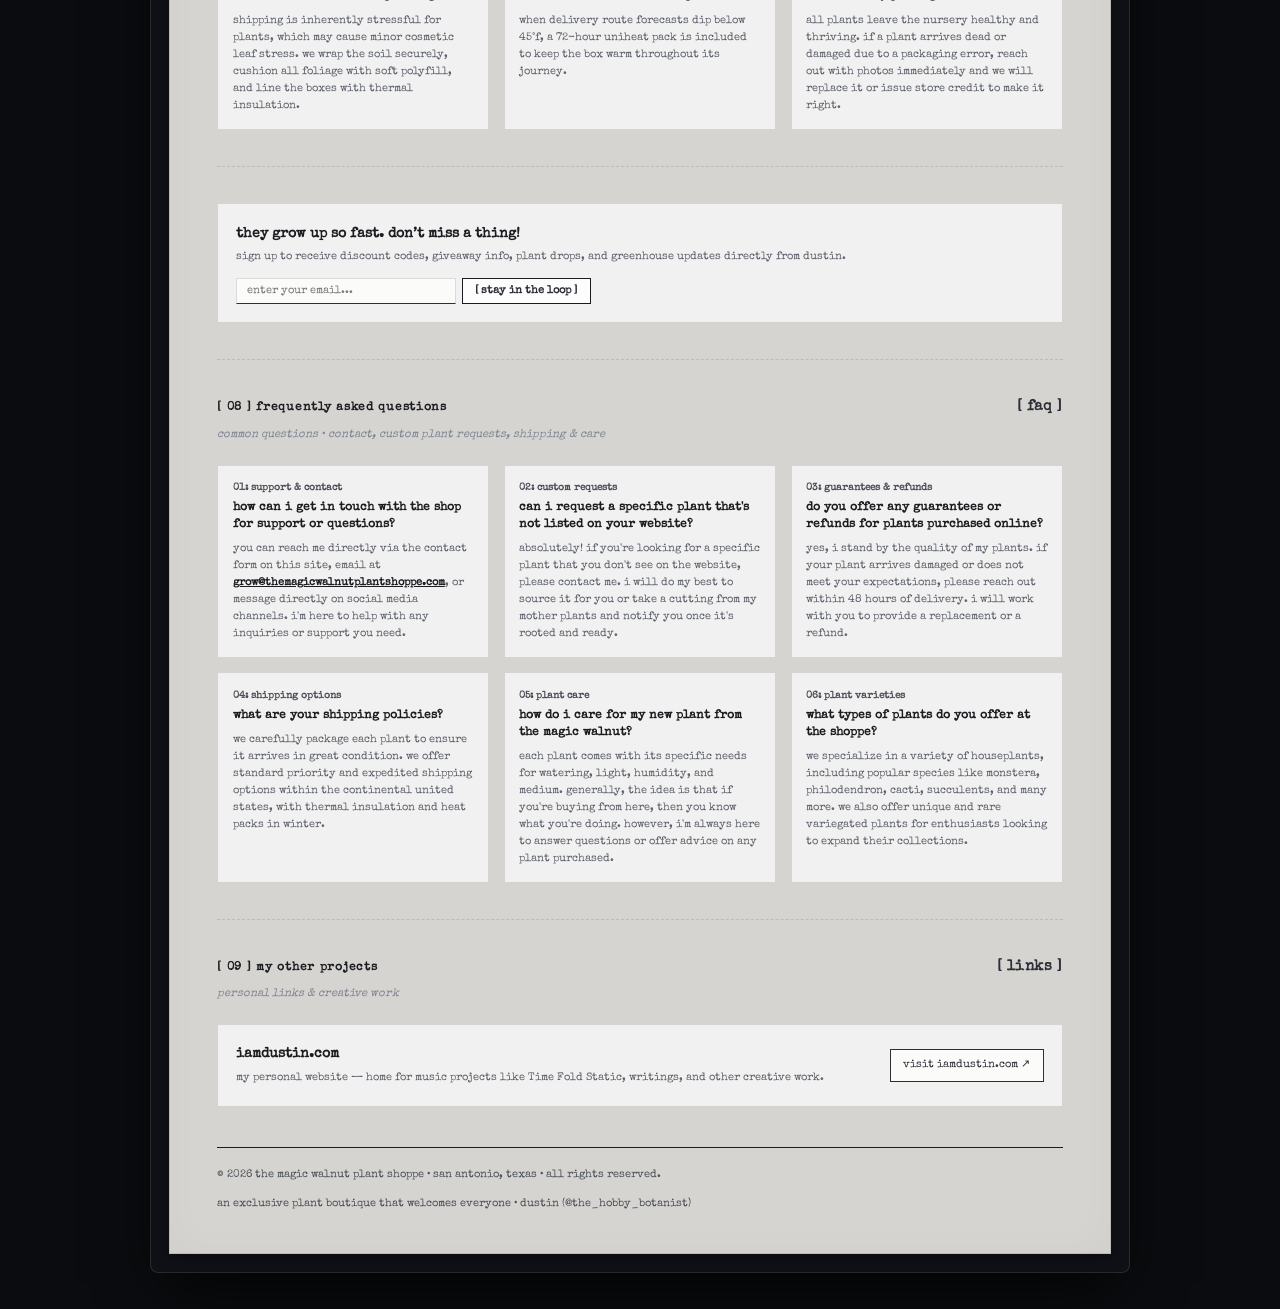
==== commit 672afc4f: "Add official Squarespace FAQ: 6 questions in balanced 3x2 grid, 9 symmetrical sections in total" ====
--- a/index.html
+++ b/index.html
@@ -81,14 +81,17 @@
           </div>
         </div>
 
-        <!-- Balanced 6-Section Quick Jump Navigation Grid -->
+        <!-- Balanced 9-Section Quick Jump Navigation Grid (Rule of 3s & 9s) -->
         <div class="hero-actions-grid">
-          <a href="#shoppe" class="btn-type">[ plants for sale ]</a>
-          <a href="#arcade" class="btn-type">[ little arcade ]</a>
-          <a href="#streams" class="btn-type">[ where to find us ]</a>
-          <a href="#merch" class="btn-type">[ plant shirts ]</a>
-          <a href="#care" class="btn-type">[ albo care guide ]</a>
-          <a href="#about" class="btn-type">[ about the shop ]</a>
+          <a href="#shoppe" class="btn-type">[ 01: plants for sale ]</a>
+          <a href="#arcade" class="btn-type">[ 02: little arcade ]</a>
+          <a href="#streams" class="btn-type">[ 03: where to find us ]</a>
+          <a href="#merch" class="btn-type">[ 04: plant shirts ]</a>
+          <a href="#care" class="btn-type">[ 05: albo care guide ]</a>
+          <a href="#about" class="btn-type">[ 06: about the shop ]</a>
+          <a href="#shipping" class="btn-type">[ 07: shipping policy ]</a>
+          <a href="#faq" class="btn-type">[ 08: common faqs ]</a>
+          <a href="#elsewhere" class="btn-type">[ 09: other projects ]</a>
         </div>
       </section>
 
@@ -358,11 +361,64 @@
         </div>
       </section>
 
-      <!-- Section 08: Personal Projects (Clean, Understated Link) -->
+      <hr class="type-divider">
+
+      <!-- Section 08: Frequently Asked Questions (Balanced 6 Parts: 3x2 Grid) -->
+      <section id="faq">
+        <div class="section-header-row">
+          <div>
+            <span class="section-label">[ 08 ] frequently asked questions</span>
+            <span class="section-subnote">common questions &bull; contact, custom plant requests, shipping &amp; care</span>
+          </div>
+          <span class="stamp-tag">[ faq ]</span>
+        </div>
+
+        <div class="faq-grid">
+          <div class="faq-card">
+            <span class="faq-num">01: support &amp; contact</span>
+            <h4>how can i get in touch with the shop for support or questions?</h4>
+            <p>you can reach me directly via the contact form on this site, email at <a href="mailto:grow@themagicwalnutplantshoppe.com" style="color:var(--ink-black); font-weight:bold;">grow@themagicwalnutplantshoppe.com</a>, or message directly on social media channels. i'm here to help with any inquiries or support you need.</p>
+          </div>
+
+          <div class="faq-card">
+            <span class="faq-num">02: custom requests</span>
+            <h4>can i request a specific plant that's not listed on your website?</h4>
+            <p>absolutely! if you're looking for a specific plant that you don't see on the website, please contact me. i will do my best to source it for you or take a cutting from my mother plants and notify you once it's rooted and ready.</p>
+          </div>
+
+          <div class="faq-card">
+            <span class="faq-num">03: guarantees &amp; refunds</span>
+            <h4>do you offer any guarantees or refunds for plants purchased online?</h4>
+            <p>yes, i stand by the quality of my plants. if your plant arrives damaged or does not meet your expectations, please reach out within 48 hours of delivery. i will work with you to provide a replacement or a refund.</p>
+          </div>
+
+          <div class="faq-card">
+            <span class="faq-num">04: shipping options</span>
+            <h4>what are your shipping policies?</h4>
+            <p>we carefully package each plant to ensure it arrives in great condition. we offer standard priority and expedited shipping options within the continental united states, with thermal insulation and heat packs in winter.</p>
+          </div>
+
+          <div class="faq-card">
+            <span class="faq-num">05: plant care</span>
+            <h4>how do i care for my new plant from the magic walnut?</h4>
+            <p>each plant comes with its specific needs for watering, light, humidity, and medium. generally, the idea is that if you're buying from here, then you know what you're doing. however, i'm always here to answer questions or offer advice on any plant purchased.</p>
+          </div>
+
+          <div class="faq-card">
+            <span class="faq-num">06: plant varieties</span>
+            <h4>what types of plants do you offer at the shoppe?</h4>
+            <p>we specialize in a variety of houseplants, including popular species like monstera, philodendron, cacti, succulents, and many more. we also offer unique and rare variegated plants for enthusiasts looking to expand their collections.</p>
+          </div>
+        </div>
+      </section>
+
+      <hr class="type-divider">
+
+      <!-- Section 09: Personal Projects (Clean, Understated Link) -->
       <section id="elsewhere">
         <div class="section-header-row">
           <div>
-            <span class="section-label">[ 08 ] my other projects</span>
+            <span class="section-label">[ 09 ] my other projects</span>
             <span class="section-subnote">personal links &amp; creative work</span>
           </div>
           <span class="stamp-tag">[ links ]</span>
--- a/css/style.css
+++ b/css/style.css
@@ -663,50 +663,52 @@
 /* ==========================================================================
    CARE GUIDE & MONSTERA ALBO MYTHS (Balanced 6 Parts: 3x2 Grid)
    ========================================================================== */
-.care-grid {
+.care-grid, .faq-grid {
   display: grid;
   grid-template-columns: repeat(3, 1fr);
   gap: 1rem;
 }
 
 @media (max-width: 820px) {
-  .care-grid {
+  .care-grid, .faq-grid {
     grid-template-columns: repeat(2, 1fr);
   }
 }
 
 @media (max-width: 520px) {
-  .care-grid {
+  .care-grid, .faq-grid {
     grid-template-columns: 1fr;
   }
 }
 
-.care-card {
+.care-card, .faq-card {
   background: var(--paper-card-bg);
   border: 1px solid var(--paper-border);
   padding: 1rem;
   transition: all 0.15s ease;
 }
 
-.care-card:hover {
+.care-card:hover, .faq-card:hover {
   background: var(--paper-card-hover);
   border-color: var(--ink-charcoal);
 }
 
-.care-step {
+.care-step, .faq-num {
   font-size: 0.7rem;
   font-weight: 700;
   color: var(--ink-slate);
   margin-bottom: 0.25rem;
-}
-
-.care-card h4 {
+  display: block;
+}
+
+.care-card h4, .faq-card h4 {
   font-size: 0.86rem;
   margin-bottom: 0.4rem;
   color: var(--ink-black);
-}
-
-.care-card p {
+  line-height: 1.35;
+}
+
+.care-card p, .faq-card p {
   font-size: 0.76rem;
   color: var(--ink-faded);
   line-height: 1.55;
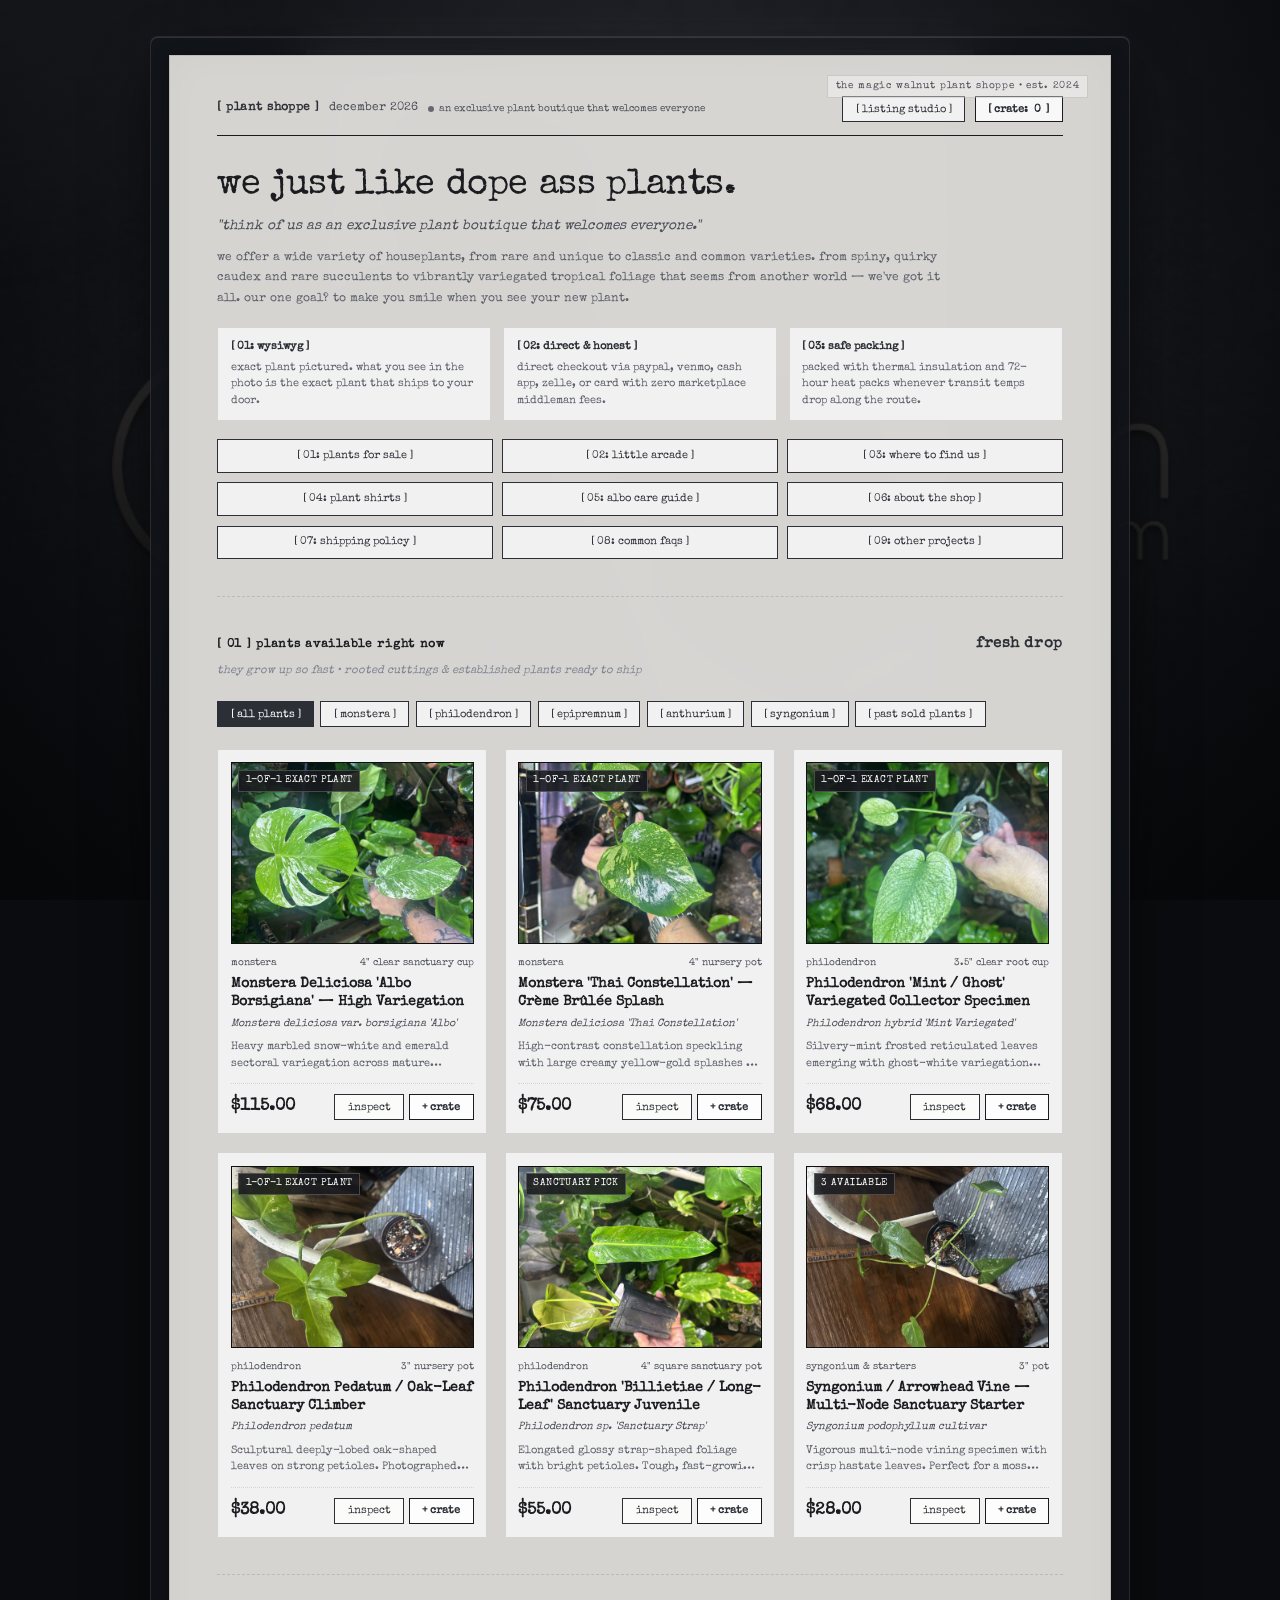
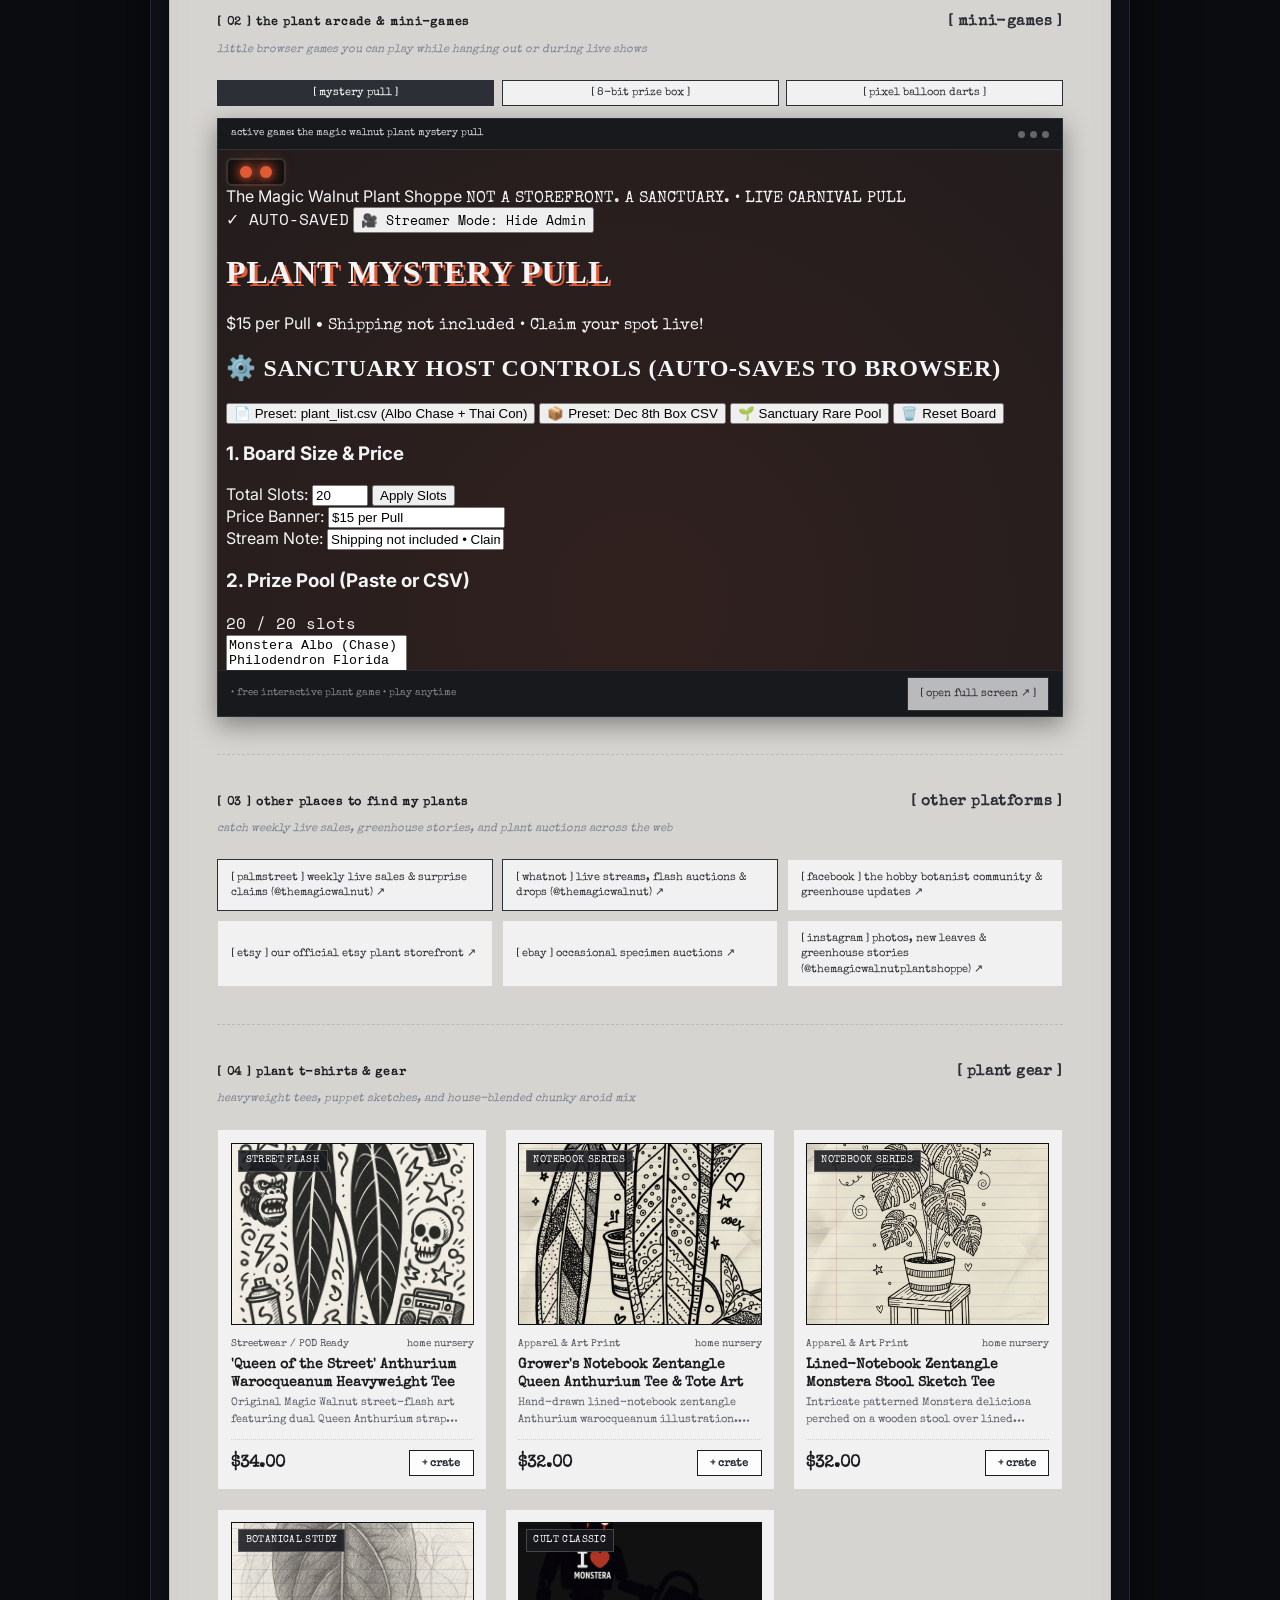
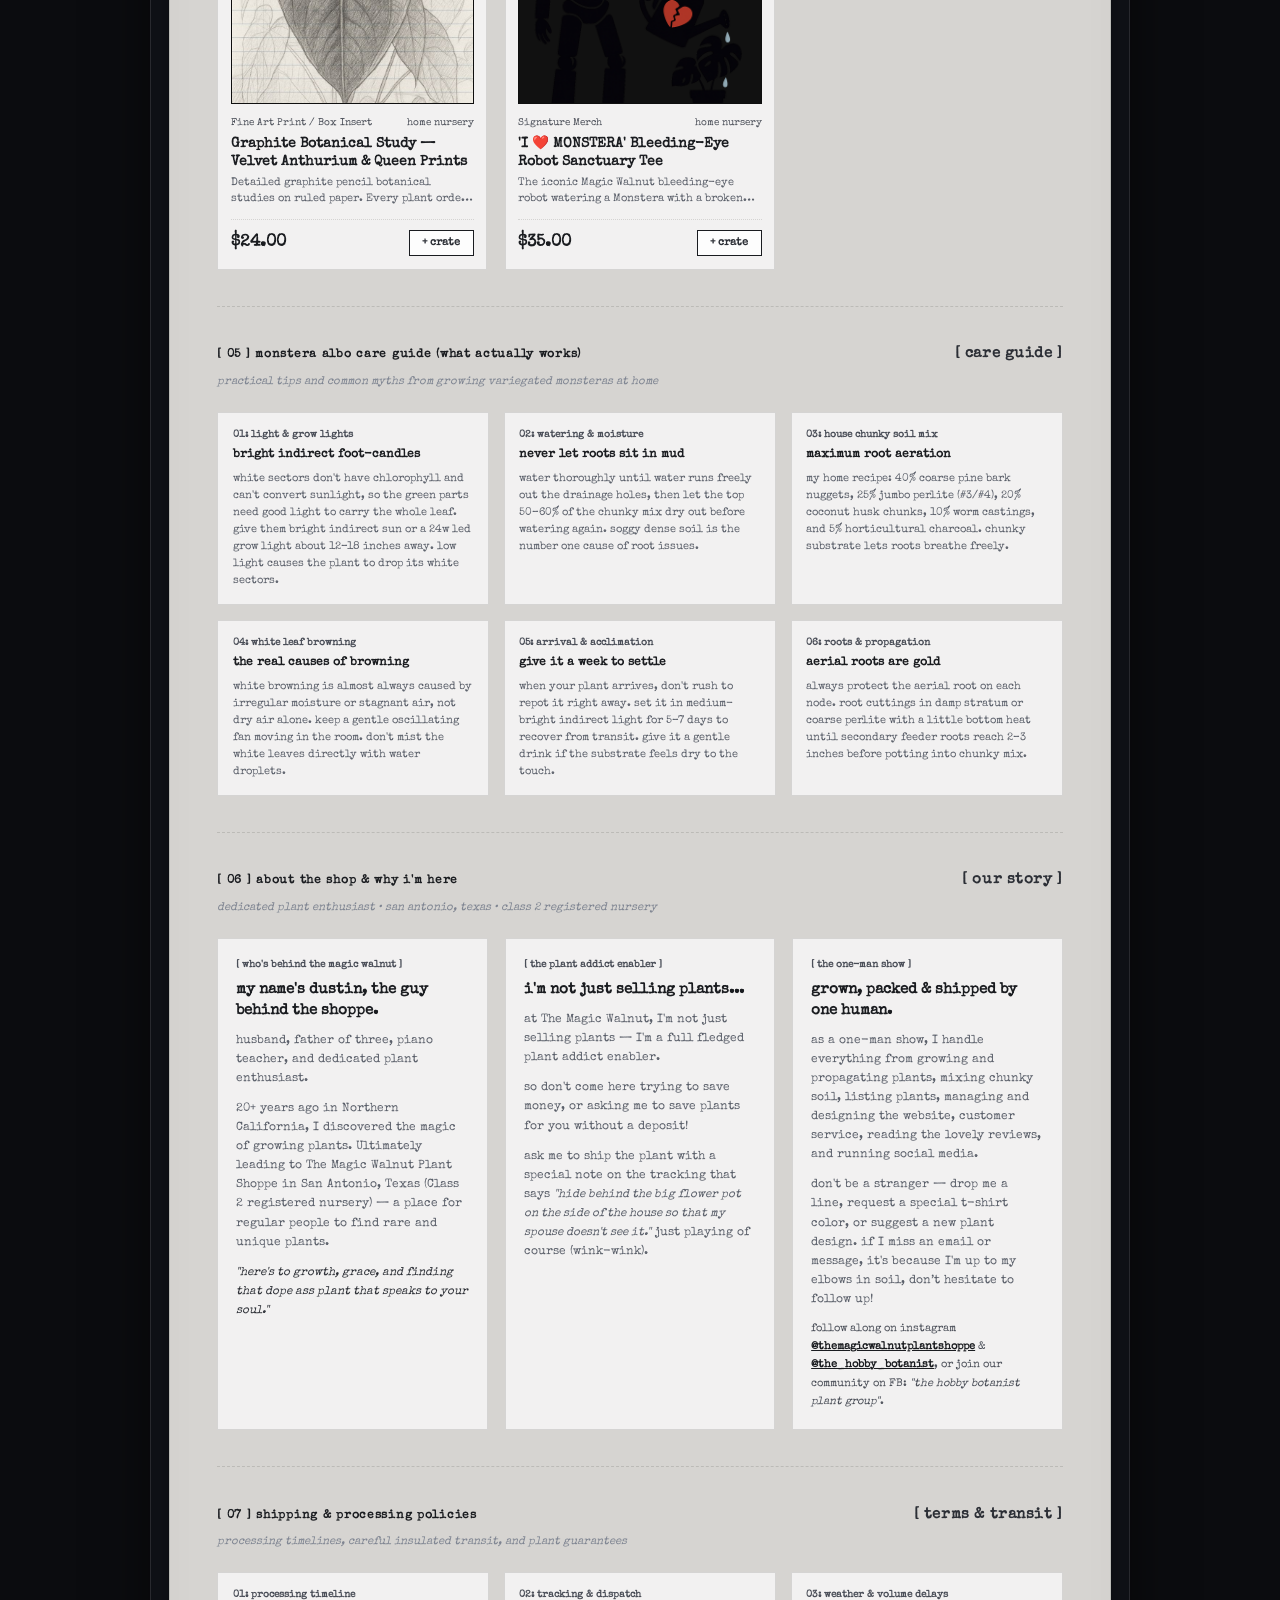
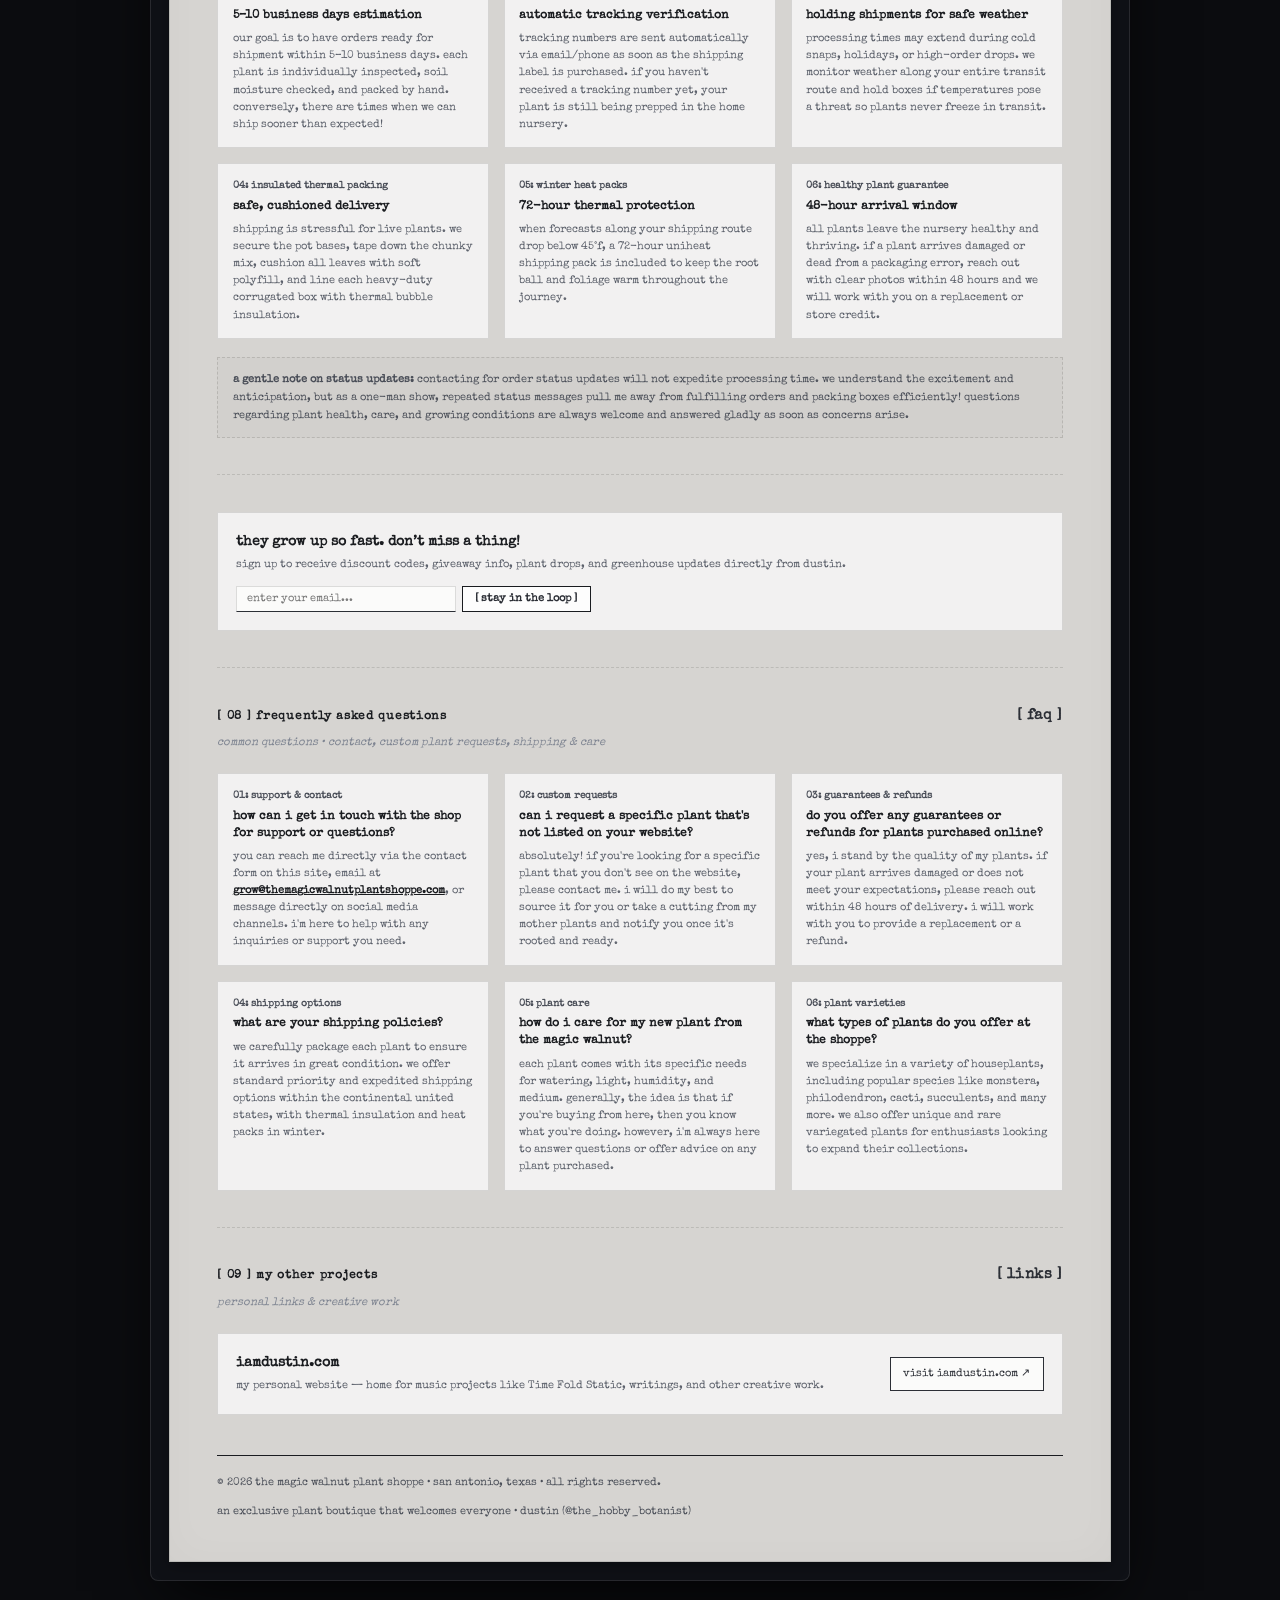
==== commit 7b9004b0: "Update shipping & processing policies: 5-10 business days estimation, tracking verification, weather" ====
--- a/index.html
+++ b/index.html
@@ -321,29 +321,57 @@
 
       <hr class="type-divider">
 
-      <!-- Section 07: Shipping & How I Pack Your Plants (Authentic Terms & Policies) -->
+      <!-- Section 07: Shipping & Processing Policies (From Dustin's Terms & Etsy Policies) -->
       <section id="shipping">
         <div class="section-header-row">
           <div>
-            <span class="section-label">[ 07 ] shipping &amp; healthy plant policy</span>
-            <span class="section-subnote">how we ensure your plants arrive healthy &amp; thriving</span>
-          </div>
-          <span class="stamp-tag">[ shipping &amp; guarantee ]</span>
+            <span class="section-label">[ 07 ] shipping &amp; processing policies</span>
+            <span class="section-subnote">processing timelines, careful insulated transit, and plant guarantees</span>
+          </div>
+          <span class="stamp-tag">[ terms &amp; transit ]</span>
         </div>
 
         <div class="policy-grid">
           <div class="policy-card">
-            <strong>[ 01 ] careful insulated packing</strong>
-            <p>shipping is inherently stressful for plants, which may cause minor cosmetic leaf stress. we wrap the soil securely, cushion all foliage with soft polyfill, and line the boxes with thermal insulation.</p>
-          </div>
+            <span class="policy-step">01: processing timeline</span>
+            <h4>5&ndash;10 business days estimation</h4>
+            <p>our goal is to have orders ready for shipment within 5&ndash;10 business days. each plant is individually inspected, soil moisture checked, and packed by hand. conversely, there are times when we can ship sooner than expected!</p>
+          </div>
+
           <div class="policy-card">
-            <strong>[ 02 ] 72-hour winter heat packs</strong>
-            <p>when delivery route forecasts dip below 45&deg;f, a 72-hour uniheat pack is included to keep the box warm throughout its journey.</p>
-          </div>
+            <span class="policy-step">02: tracking &amp; dispatch</span>
+            <h4>automatic tracking verification</h4>
+            <p>tracking numbers are sent automatically via email/phone as soon as the shipping label is purchased. if you haven't received a tracking number yet, your plant is still being prepped in the home nursery.</p>
+          </div>
+
           <div class="policy-card">
-            <strong>[ 03 ] healthy plant guarantee</strong>
-            <p>all plants leave the nursery healthy and thriving. if a plant arrives dead or damaged due to a packaging error, reach out with photos immediately and we will replace it or issue store credit to make it right.</p>
-          </div>
+            <span class="policy-step">03: weather &amp; volume delays</span>
+            <h4>holding shipments for safe weather</h4>
+            <p>processing times may extend during cold snaps, holidays, or high-order drops. we monitor weather along your entire transit route and hold boxes if temperatures pose a threat so plants never freeze in transit.</p>
+          </div>
+
+          <div class="policy-card">
+            <span class="policy-step">04: insulated thermal packing</span>
+            <h4>safe, cushioned delivery</h4>
+            <p>shipping is stressful for live plants. we secure the pot bases, tape down the chunky mix, cushion all leaves with soft polyfill, and line each heavy-duty corrugated box with thermal bubble insulation.</p>
+          </div>
+
+          <div class="policy-card">
+            <span class="policy-step">05: winter heat packs</span>
+            <h4>72-hour thermal protection</h4>
+            <p>when forecasts along your shipping route drop below 45&deg;f, a 72-hour uniheat shipping pack is included to keep the root ball and foliage warm throughout the journey.</p>
+          </div>
+
+          <div class="policy-card">
+            <span class="policy-step">06: healthy plant guarantee</span>
+            <h4>48-hour arrival window</h4>
+            <p>all plants leave the nursery healthy and thriving. if a plant arrives damaged or dead from a packaging error, reach out with clear photos within 48 hours and we will work with you on a replacement or store credit.</p>
+          </div>
+        </div>
+
+        <!-- Friendly Grower Note from Dustin's Policy -->
+        <div class="policy-callout">
+          <strong>a gentle note on status updates:</strong> contacting for order status updates will not expedite processing time. we understand the excitement and anticipation, but as a one-man show, repeated status messages pull me away from fulfilling orders and packing boxes efficiently! questions regarding plant health, care, and growing conditions are always welcome and answered gladly as soon as concerns arise.
         </div>
       </section>
 
--- a/css/style.css
+++ b/css/style.css
@@ -764,7 +764,7 @@
 }
 
 /* ==========================================================================
-   SHIPPING & HOW I PACK YOUR PLANTS (Balanced in 3s)
+   SHIPPING & HOW I PACK YOUR PLANTS (Balanced in 3s & 6s)
    ========================================================================== */
 .policy-grid {
   display: grid;
@@ -772,7 +772,13 @@
   gap: 1rem;
 }
 
-@media (max-width: 768px) {
+@media (max-width: 820px) {
+  .policy-grid {
+    grid-template-columns: repeat(2, 1fr);
+  }
+}
+
+@media (max-width: 520px) {
   .policy-grid {
     grid-template-columns: 1fr;
   }
@@ -782,13 +788,27 @@
   border: 1px solid var(--paper-border);
   background: var(--paper-card-bg);
   padding: 1rem;
-}
-
-.policy-card strong {
+  transition: all 0.15s ease;
+}
+
+.policy-card:hover {
+  background: var(--paper-card-hover);
+  border-color: var(--ink-charcoal);
+}
+
+.policy-step {
+  font-size: 0.7rem;
+  font-weight: 700;
+  color: var(--ink-slate);
+  margin-bottom: 0.25rem;
   display: block;
-  font-size: 0.82rem;
-  margin-bottom: 0.35rem;
-  color: var(--ink-black);
+}
+
+.policy-card h4 {
+  font-size: 0.86rem;
+  margin-bottom: 0.4rem;
+  color: var(--ink-black);
+  line-height: 1.35;
 }
 
 .policy-card p {
@@ -796,6 +816,16 @@
   color: var(--ink-faded);
   line-height: 1.55;
   margin: 0;
+}
+
+.policy-callout {
+  border: 1px dashed var(--paper-border);
+  background: rgba(0, 0, 0, 0.02);
+  padding: 0.85rem 1rem;
+  margin-top: 1.25rem;
+  font-size: 0.78rem;
+  color: var(--ink-slate);
+  line-height: 1.6;
 }
 
 /* ==========================================================================
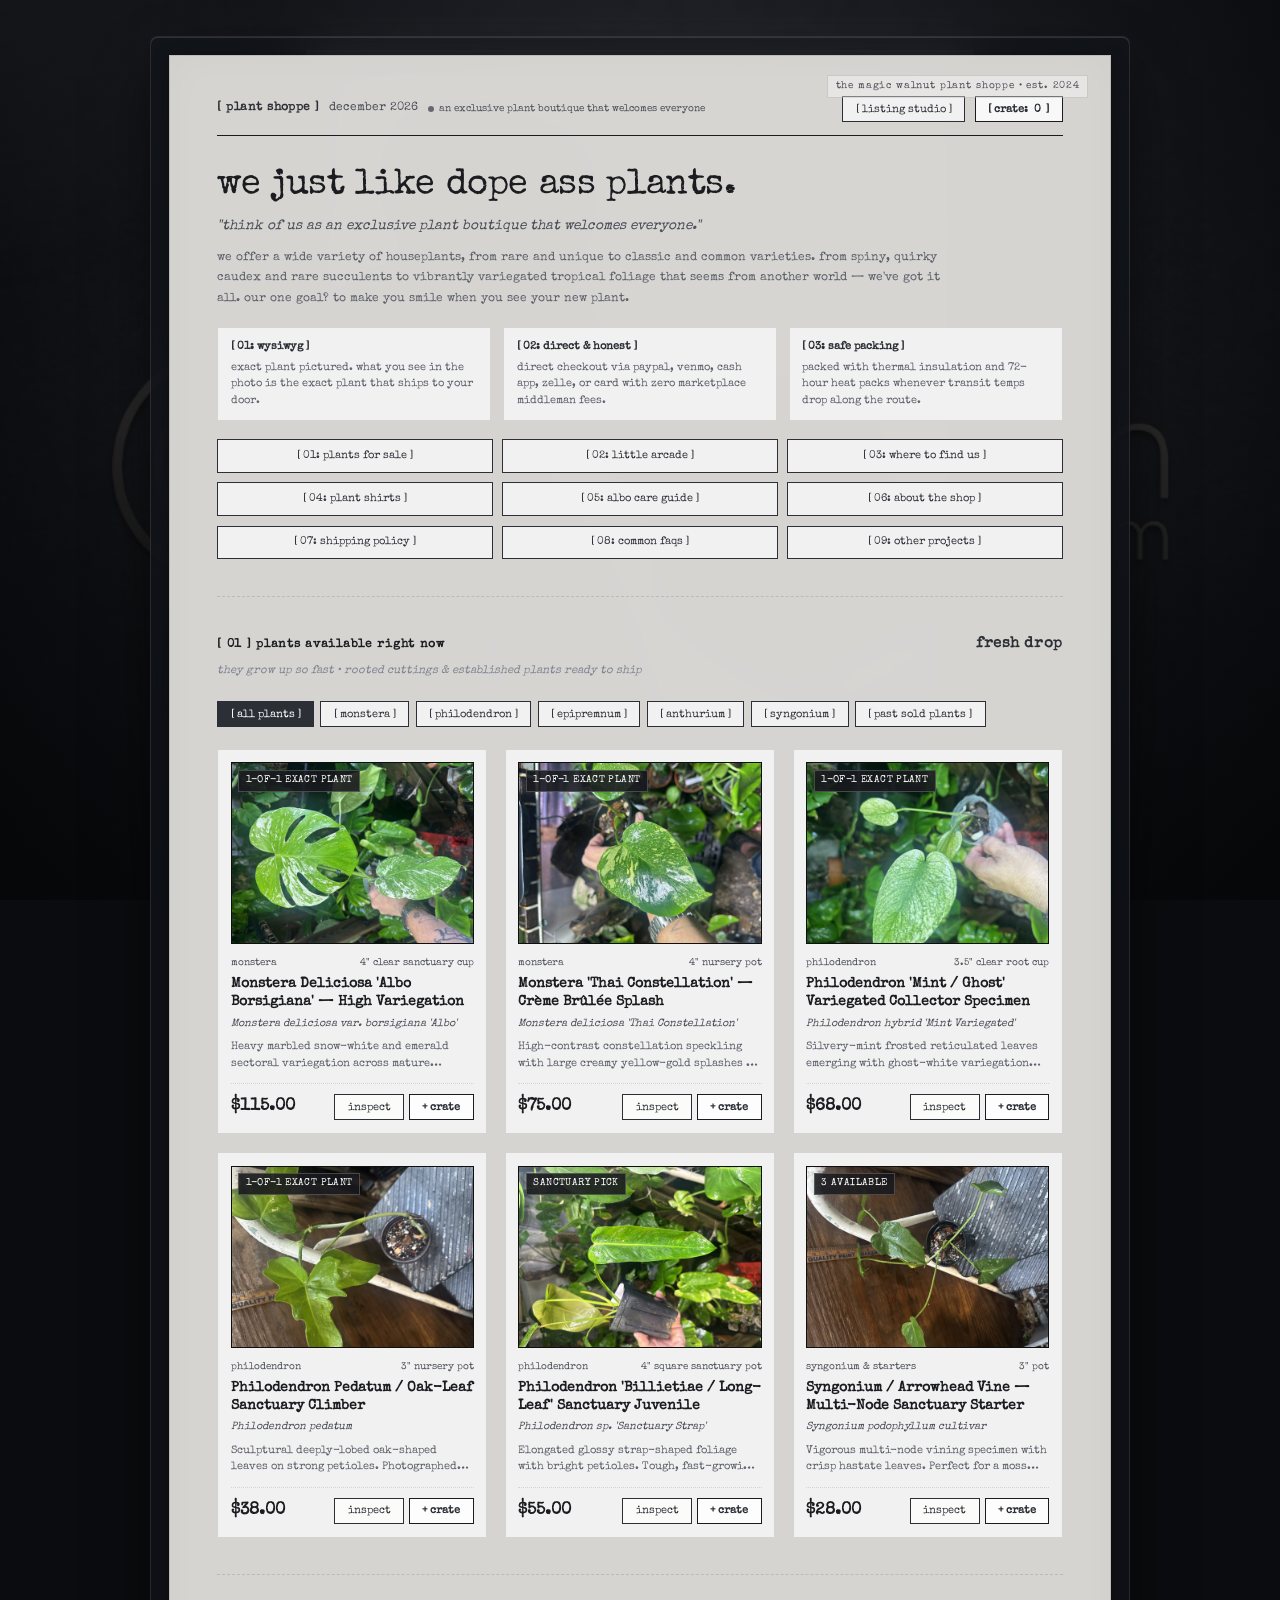
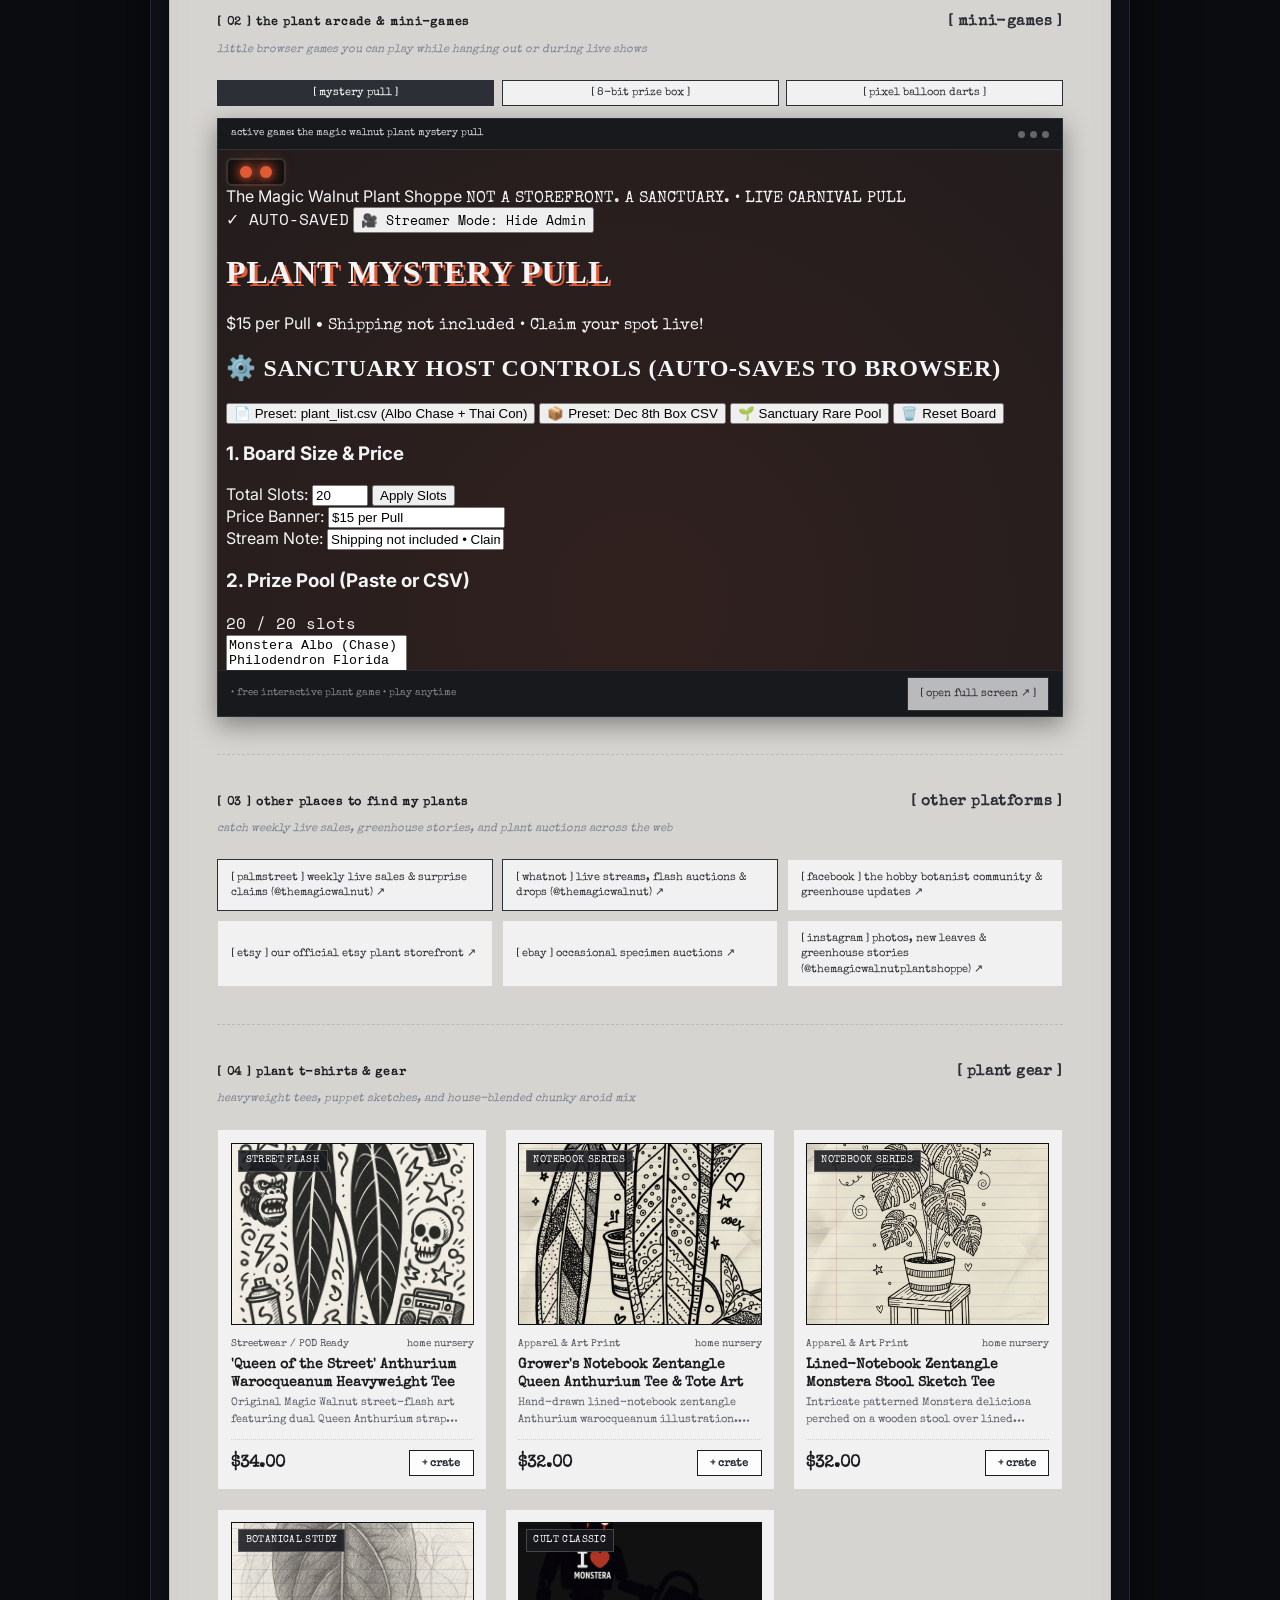
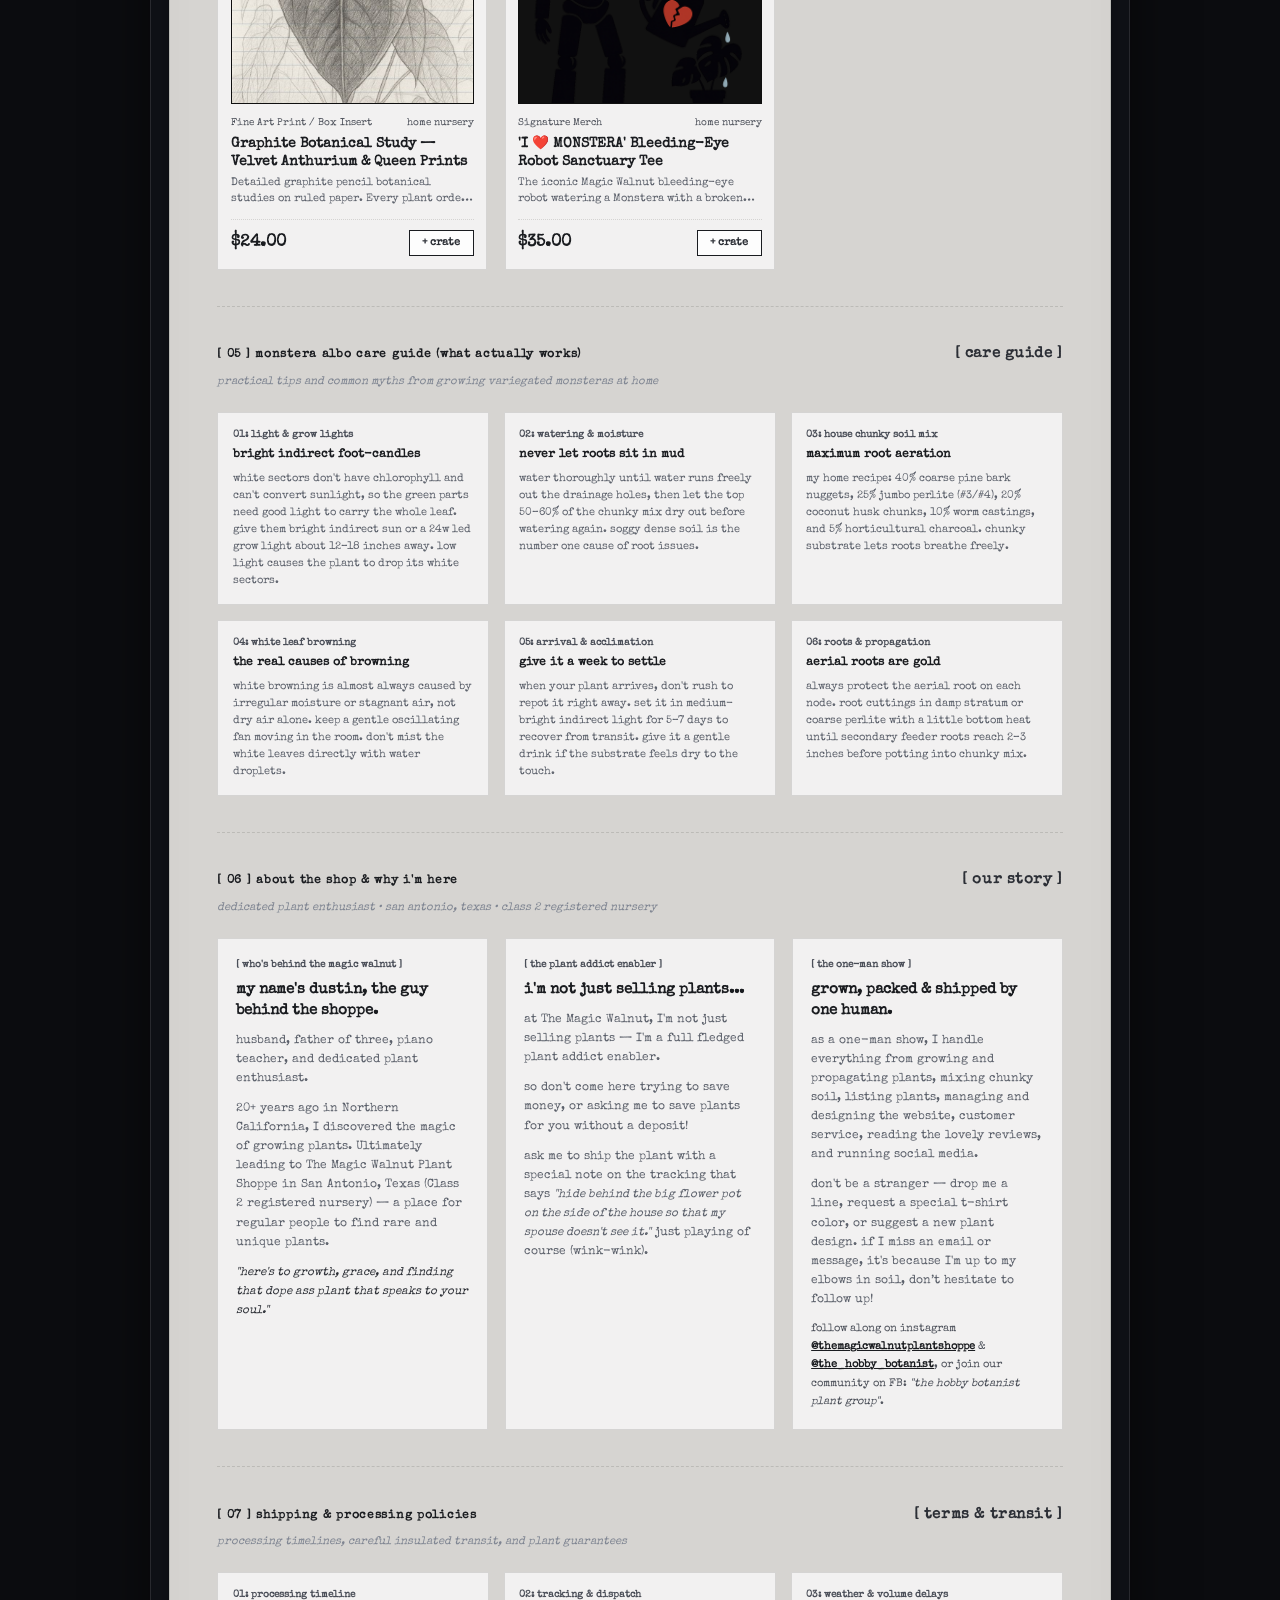
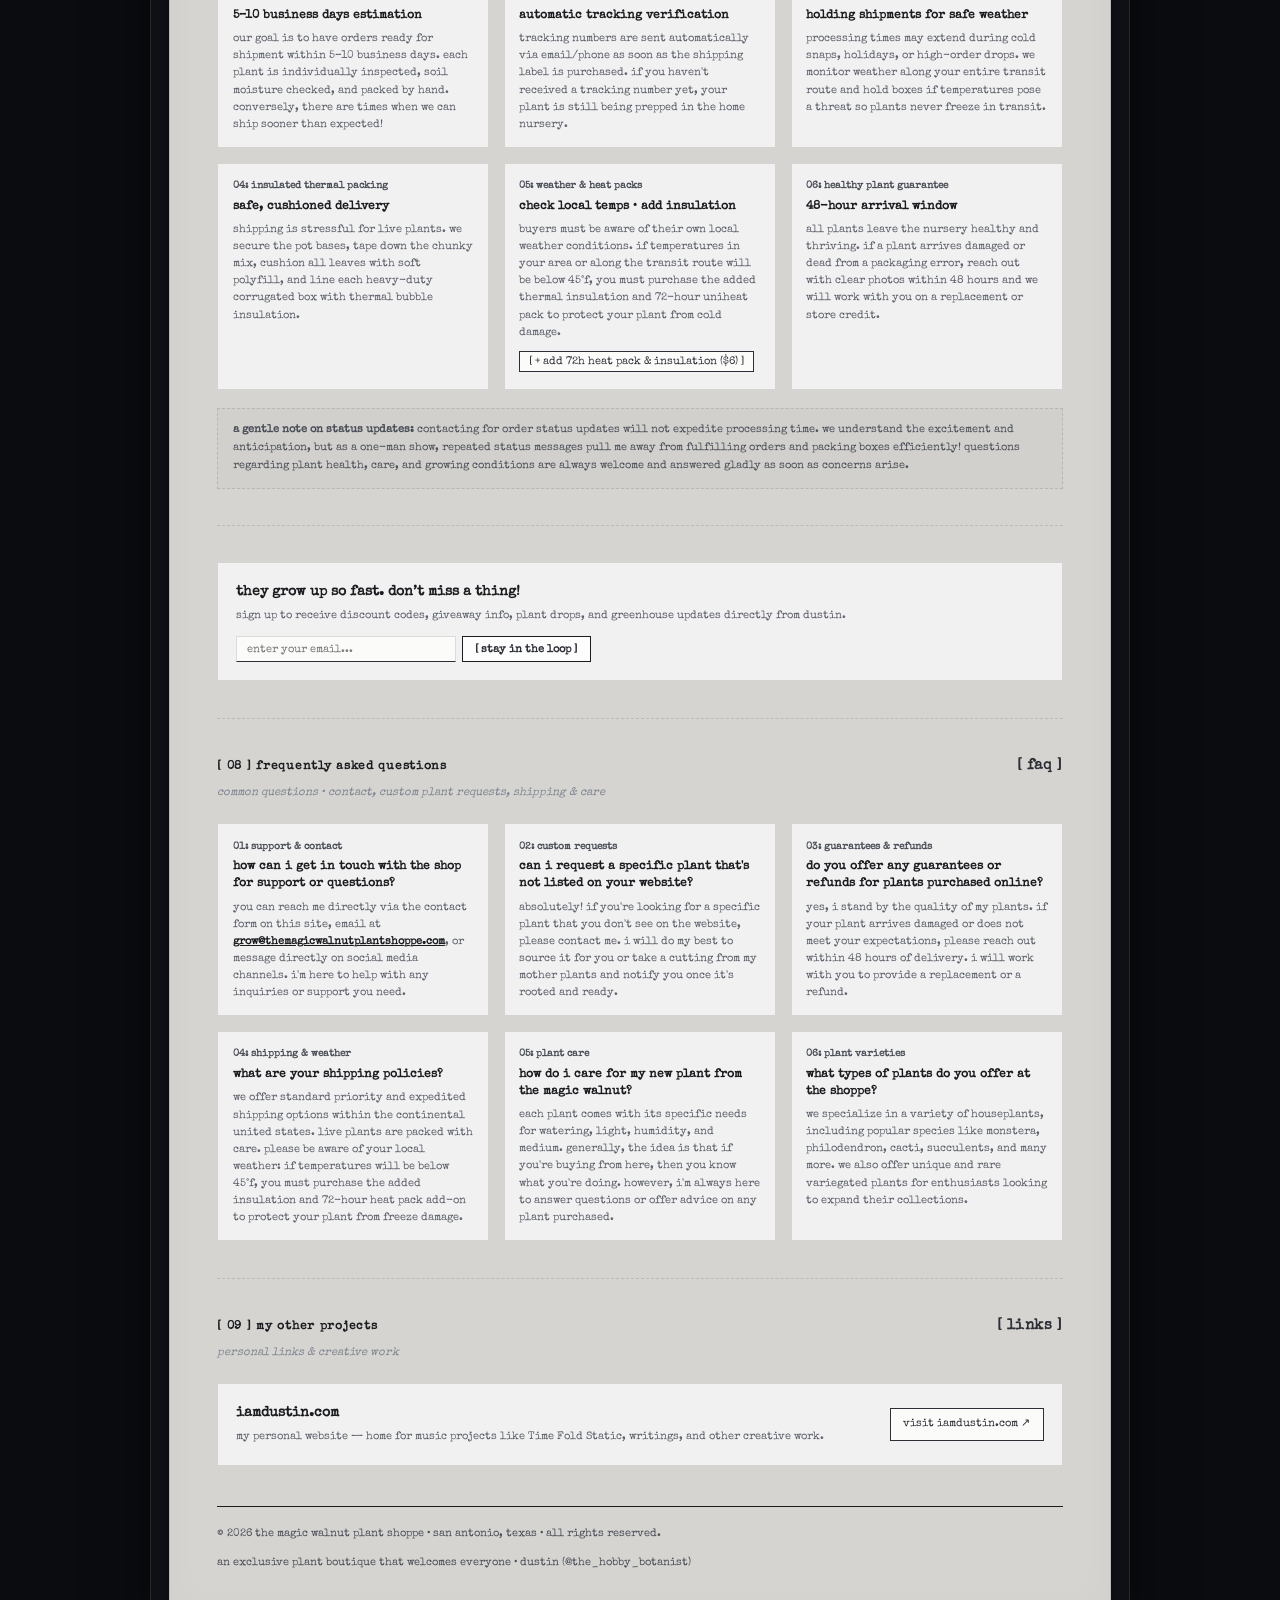
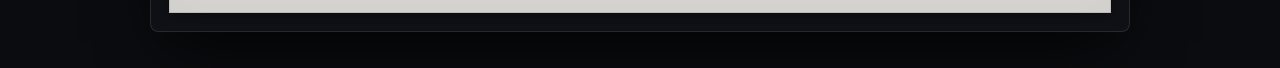
==== commit d2c8dc43: "Clarify customer weather responsibility: buyers must check local temps and purchase added insulation" ====
--- a/index.html
+++ b/index.html
@@ -357,9 +357,14 @@
           </div>
 
           <div class="policy-card">
-            <span class="policy-step">05: winter heat packs</span>
-            <h4>72-hour thermal protection</h4>
-            <p>when forecasts along your shipping route drop below 45&deg;f, a 72-hour uniheat shipping pack is included to keep the root ball and foliage warm throughout the journey.</p>
+            <span class="policy-step">05: weather &amp; heat packs</span>
+            <h4>check local temps &bull; add insulation</h4>
+            <p>buyers must be aware of their own local weather conditions. if temperatures in your area or along the transit route will be below 45&deg;f, you must purchase the added thermal insulation and 72-hour uniheat pack to protect your plant from cold damage.</p>
+            <div style="margin-top:0.65rem;">
+              <button onclick="addHeatPackToCart()" class="btn-type text-xs" style="padding:0.25rem 0.6rem;">
+                [ + add 72h heat pack &amp; insulation ($6) ]
+              </button>
+            </div>
           </div>
 
           <div class="policy-card">
@@ -421,9 +426,9 @@
           </div>
 
           <div class="faq-card">
-            <span class="faq-num">04: shipping options</span>
+            <span class="faq-num">04: shipping &amp; weather</span>
             <h4>what are your shipping policies?</h4>
-            <p>we carefully package each plant to ensure it arrives in great condition. we offer standard priority and expedited shipping options within the continental united states, with thermal insulation and heat packs in winter.</p>
+            <p>we offer standard priority and expedited shipping options within the continental united states. live plants are packed with care. please be aware of your local weather: if temperatures will be below 45&deg;f, you must purchase the added insulation and 72-hour heat pack add-on to protect your plant from freeze damage.</p>
           </div>
 
           <div class="faq-card">
@@ -571,11 +576,16 @@
           </select>
         </div>
 
-        <!-- Winter Heat Pack Add-On -->
-        <div class="heat-pack-row">
-          <label class="checkbox-label">
-            <input type="checkbox" id="heat-pack-checkbox">
-            <span>Add 72-Hour UniHeat Shipping Pack (+$6.00)</span>
+        <!-- Winter Heat Pack & Insulation Add-On -->
+        <div class="heat-pack-row" style="background:var(--paper-card-bg); border:1px solid var(--paper-border); padding:0.6rem; margin:0.4rem 0;">
+          <label class="checkbox-label" style="display:flex; align-items:flex-start; gap:0.5rem; cursor:pointer;">
+            <input type="checkbox" id="heat-pack-checkbox" style="margin-top:0.2rem;">
+            <div>
+              <strong style="display:block; font-size:0.78rem; color:var(--ink-black);">add 72-hour heat pack &amp; thermal insulation (+$6.00)</strong>
+              <span style="font-size:0.7rem; color:var(--ink-slate); line-height:1.35; display:block; margin-top:0.15rem;">
+                buyers must check local weather: if temperatures in your area or along transit will be below 45&deg;f, please check this box to protect your plant from cold damage.
+              </span>
+            </div>
           </label>
         </div>
 
@@ -1117,6 +1127,15 @@
       saveCart();
     };
 
+    window.addHeatPackToCart = function() {
+      const hpCheck = document.getElementById('heat-pack-checkbox');
+      if (hpCheck) {
+        hpCheck.checked = true;
+        calculateCartTotals();
+      }
+      openCartDrawer();
+    };
+
     // Render Crate Items & Calculate Totals
     function renderCart() {
       const countBadge = document.getElementById('cart-count-badge');
